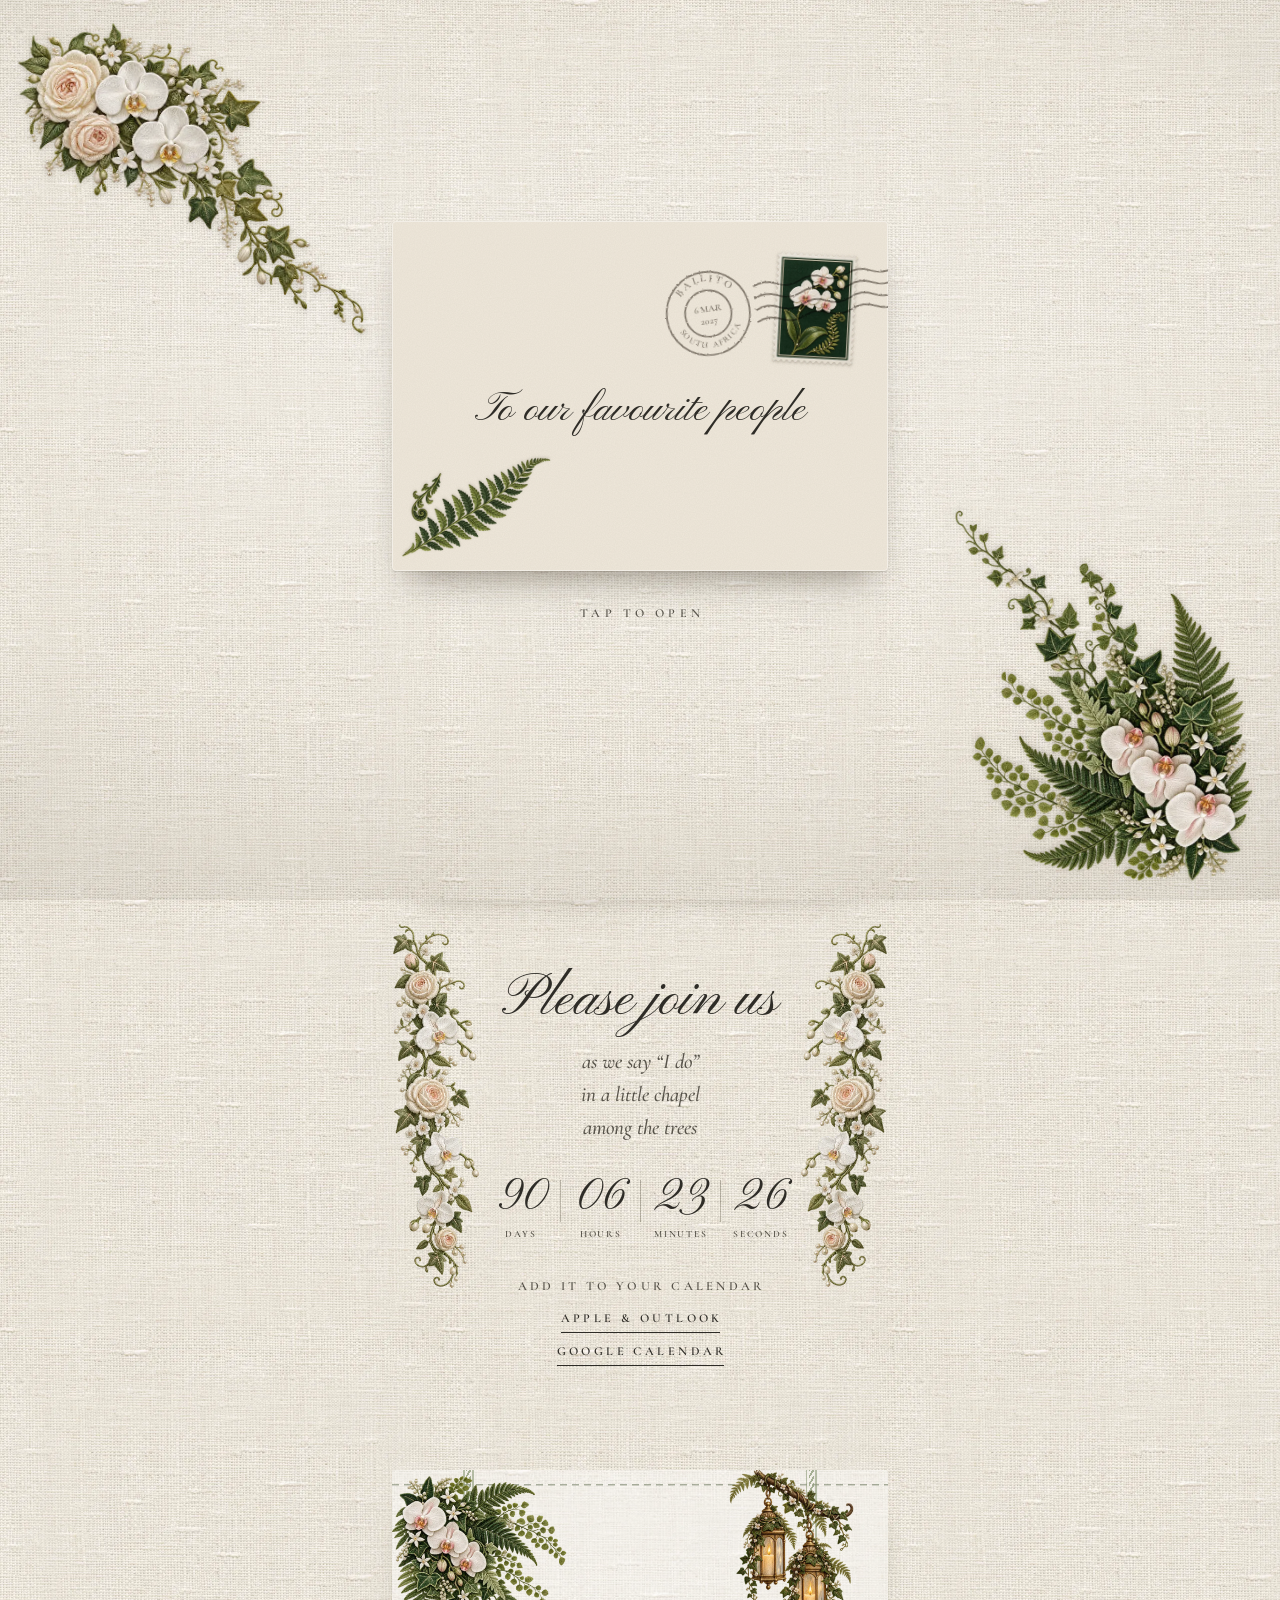
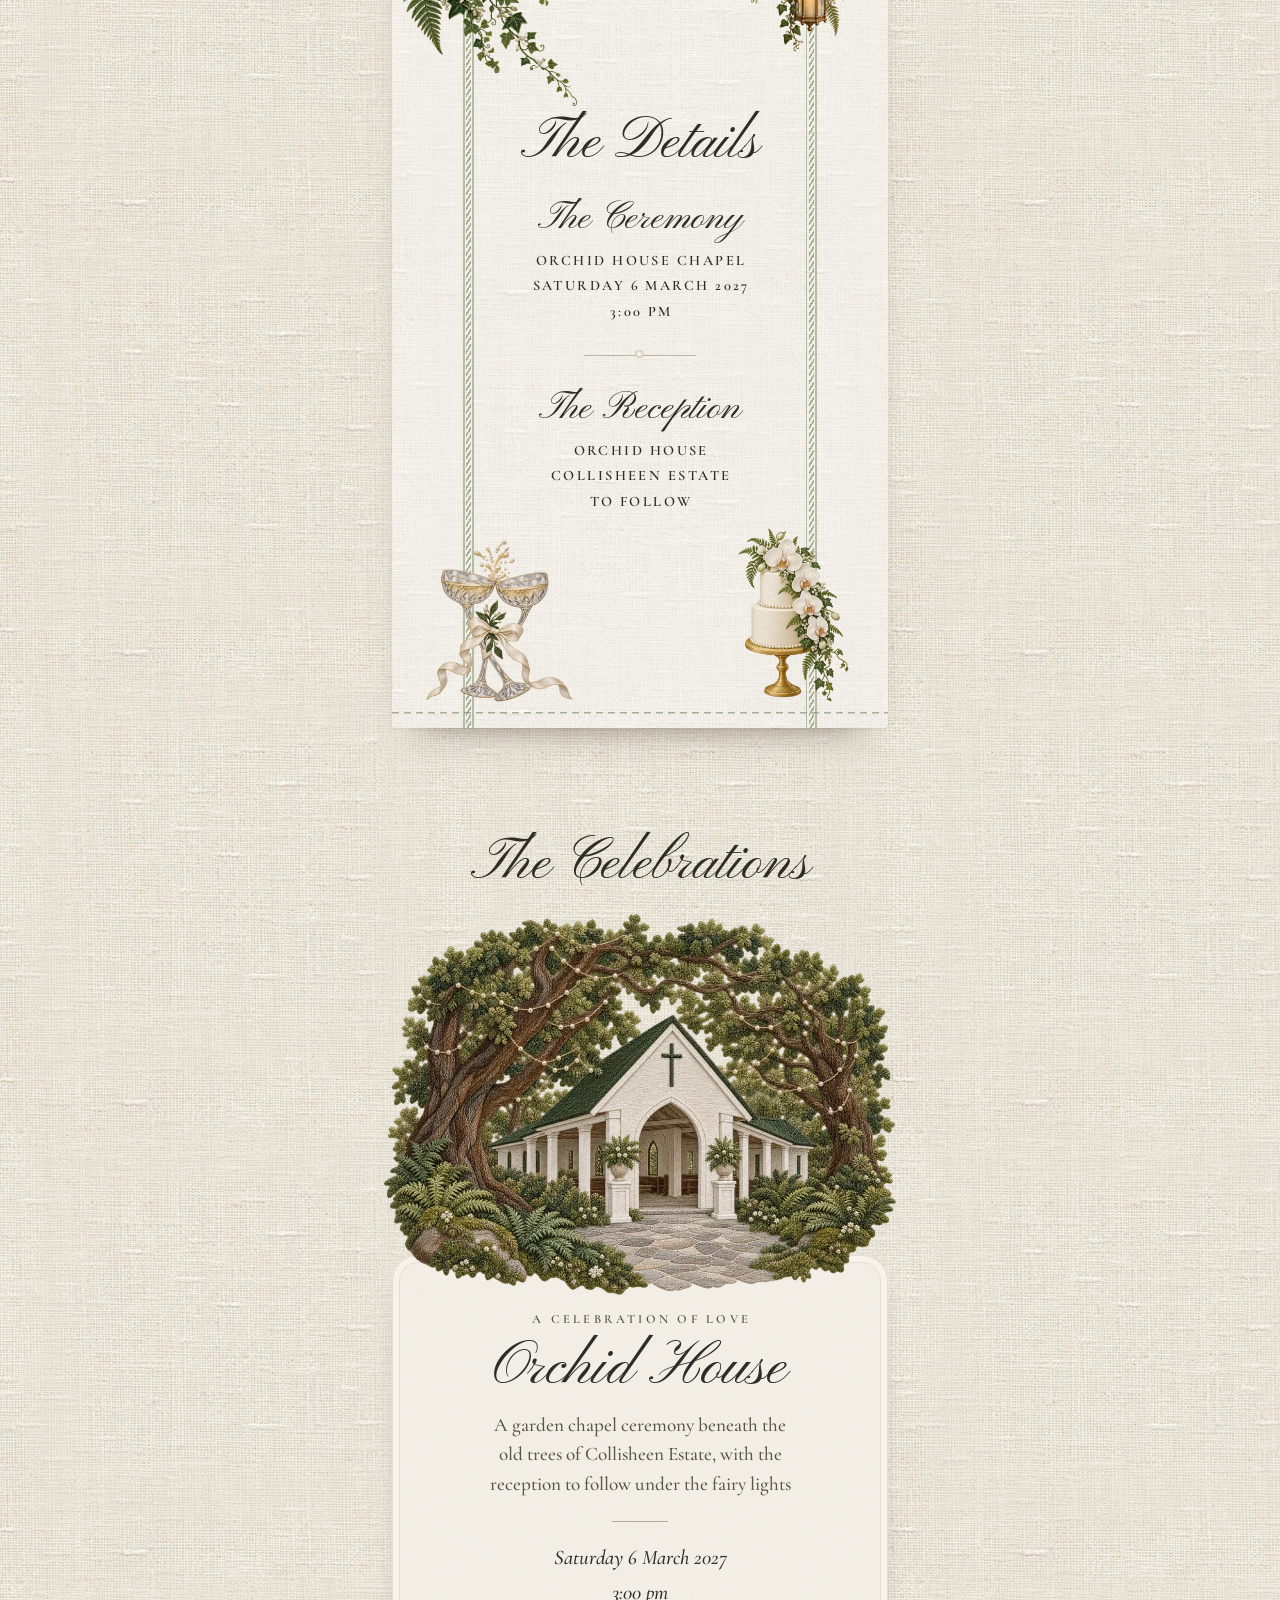
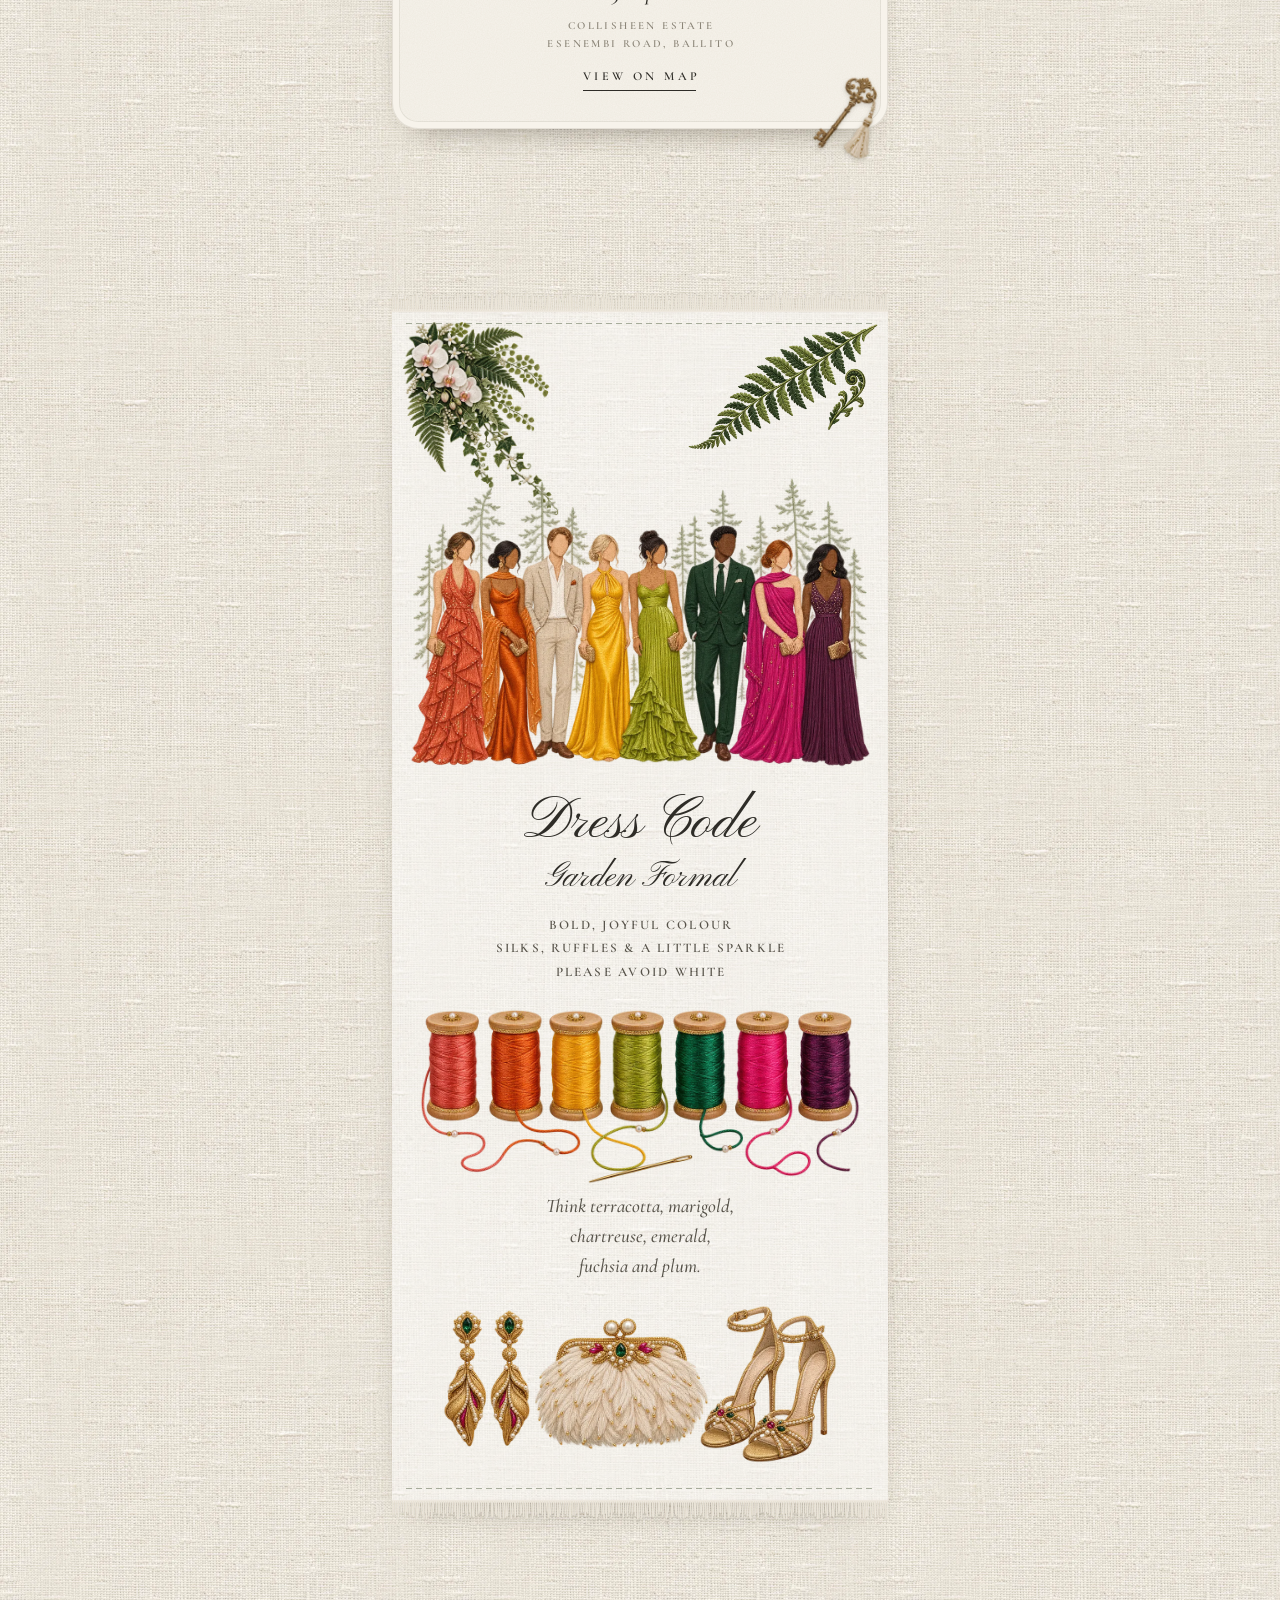
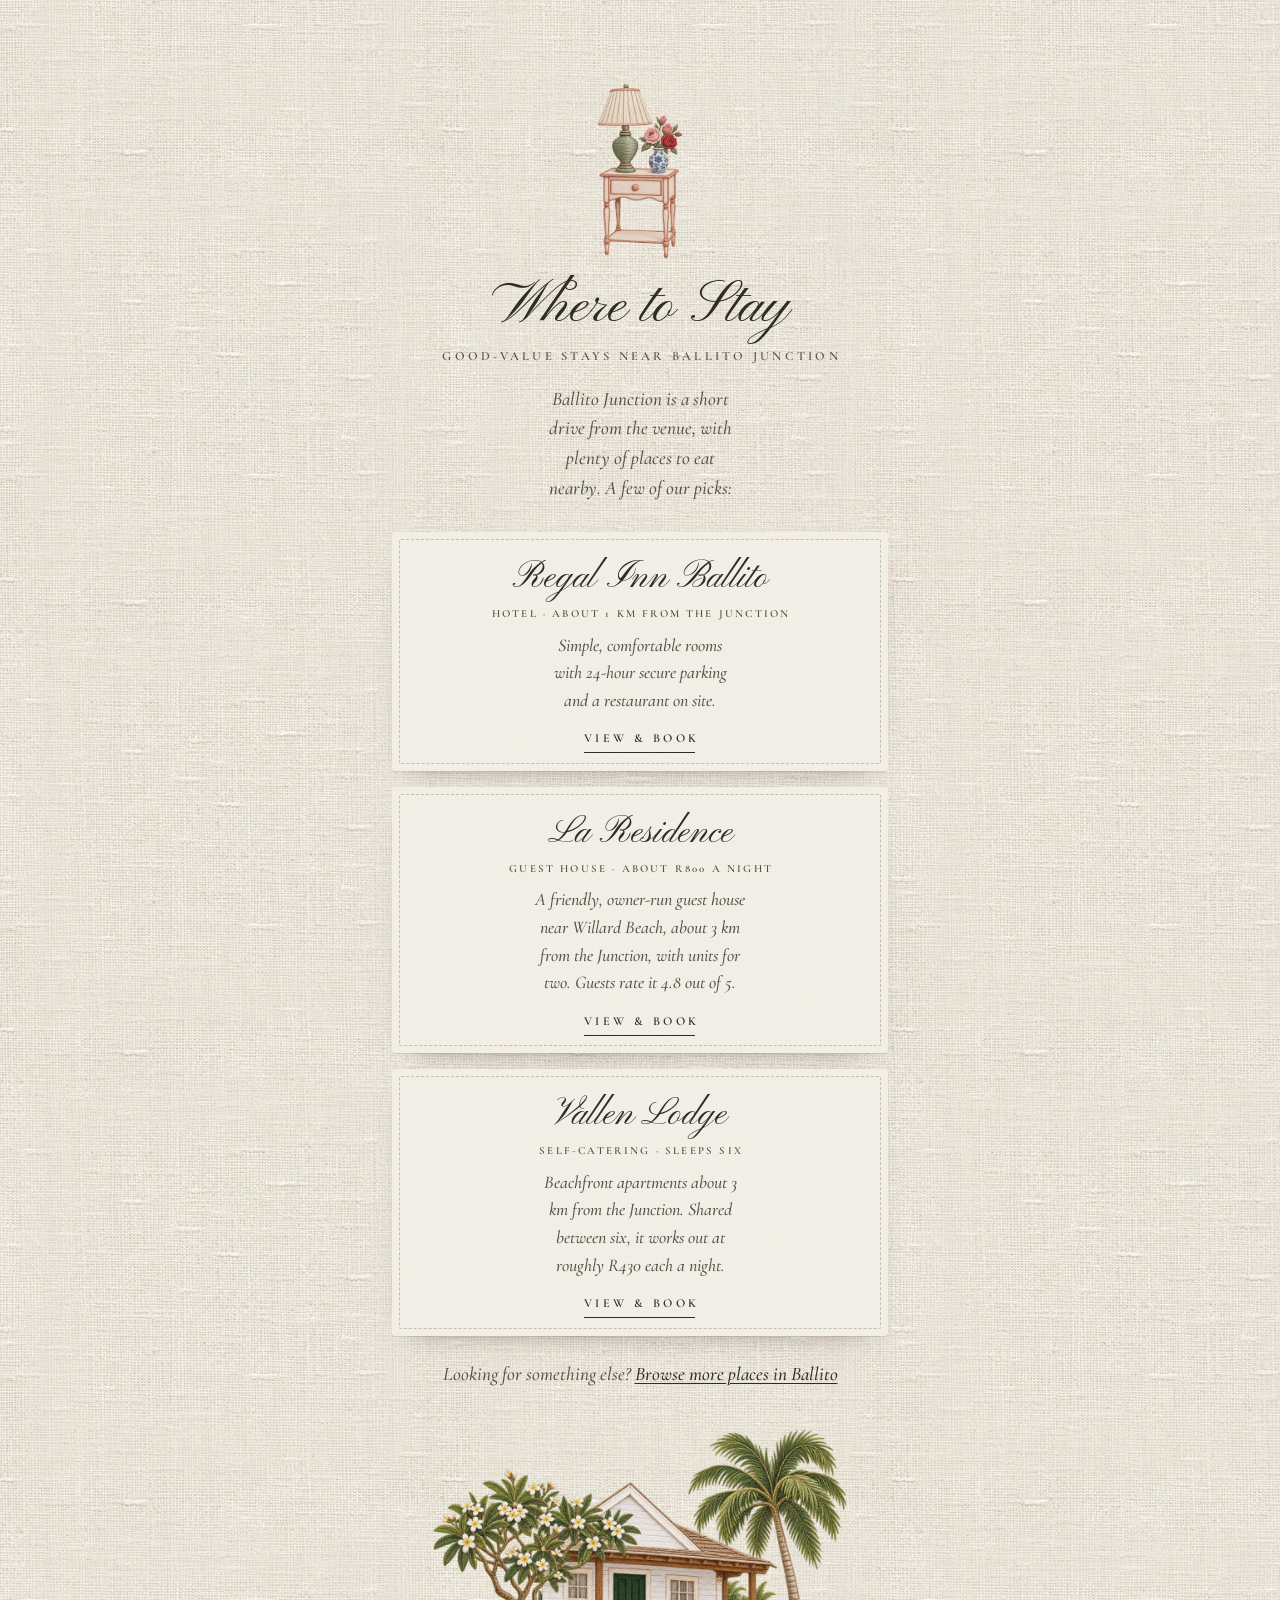
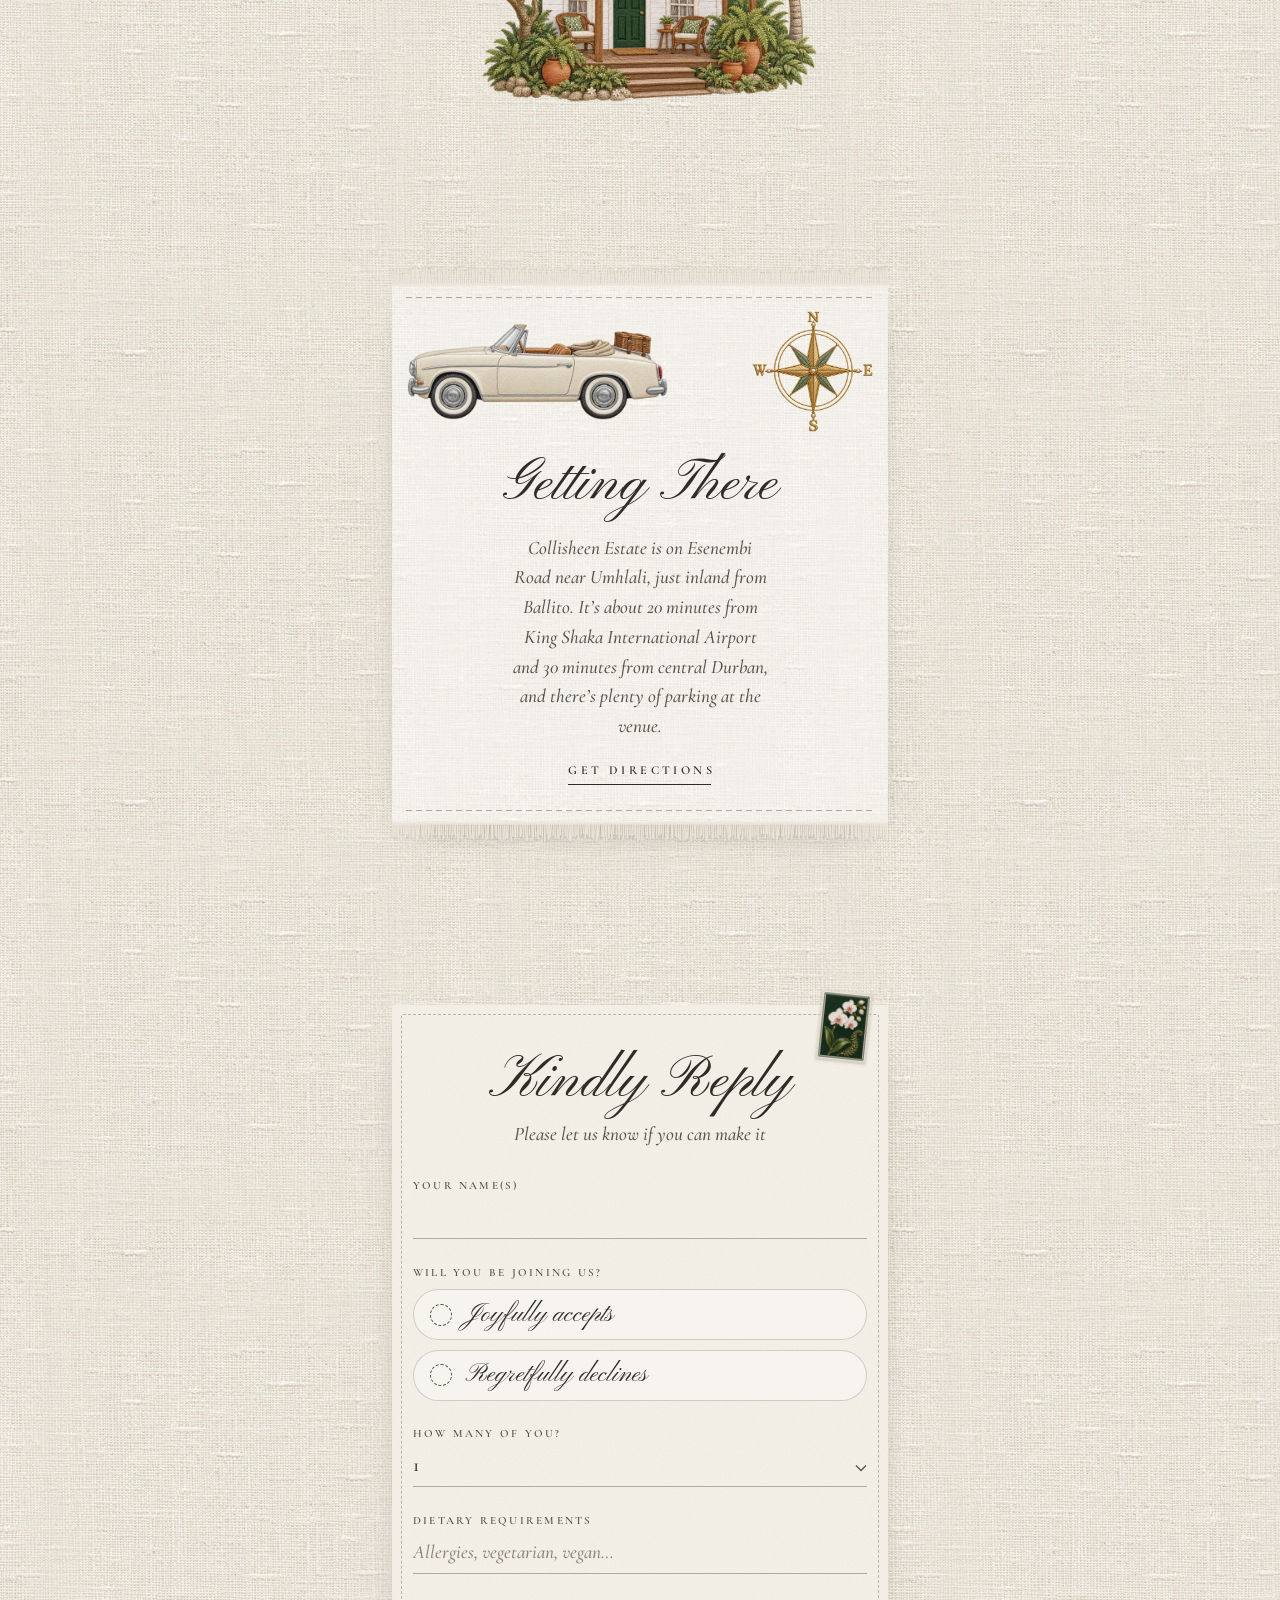
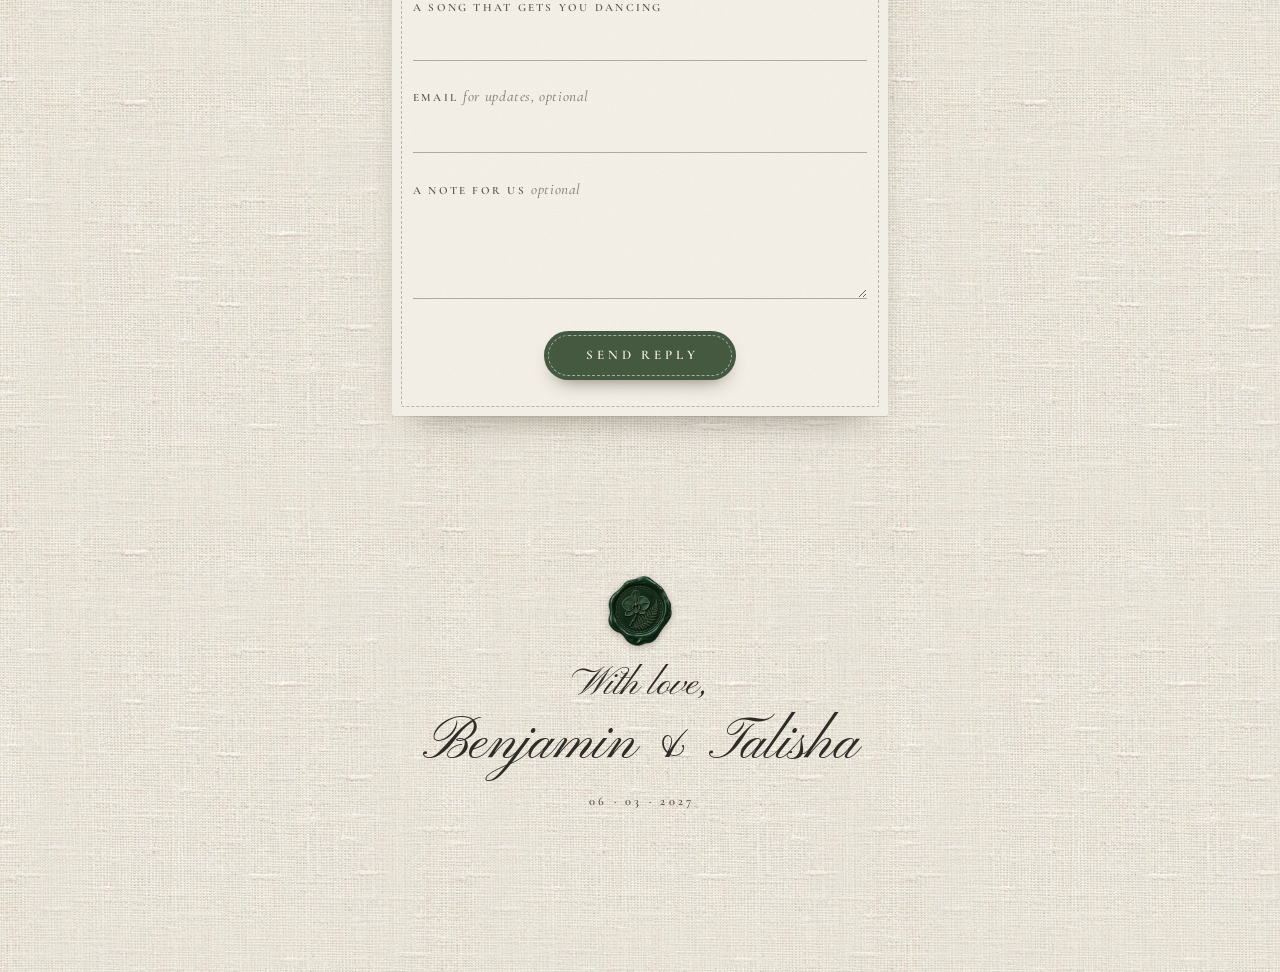
==== index.html @ df676713 "Wedding invitation for Benjamin & Talisha Envelope-style invite for 6 March 2027 at Orchid House, Co" ====
<!doctype html>
<html lang="en" class="no-js">
<head>
<meta charset="utf-8">
<meta name="viewport" content="width=device-width, initial-scale=1, viewport-fit=cover">
<title>Benjamin &amp; Talisha · 6 March 2027</title>
<meta name="description" content="You're invited to the wedding of Benjamin Rodrigues and Talisha Grobler on Saturday 6 March 2027 at the Orchid House, Collisheen Estate, Ballito.">
<meta name="robots" content="noindex, nofollow">
<meta name="theme-color" content="#E8E3D7">
<meta name="color-scheme" content="light only">

<!-- Link previews in WhatsApp / iMessage -->
<meta property="og:type" content="website">
<meta property="og:url" content="https://benrodrigues05.github.io/rodrigues-wedding/">
<meta property="og:title" content="Benjamin &amp; Talisha are getting married">
<meta property="og:description" content="Saturday 6 March 2027 · Collisheen Estate, Ballito. Tap to open your invitation.">
<meta property="og:image" content="https://benrodrigues05.github.io/rodrigues-wedding/assets/og.jpg">
<meta property="og:image:width" content="1200">
<meta property="og:image:height" content="630">
<meta name="twitter:card" content="summary_large_image">

<link rel="icon" type="image/png" href="assets/icon-64.png">
<link rel="apple-touch-icon" href="assets/icon-180.png">
<link rel="preconnect" href="https://fonts.googleapis.com">
<link rel="preconnect" href="https://fonts.gstatic.com" crossorigin>
<link rel="stylesheet" href="https://fonts.googleapis.com/css2?family=Pinyon+Script&amp;display=block">
<link rel="stylesheet" href="https://fonts.googleapis.com/css2?family=Cormorant+Garamond:ital,wght@0,400;0,500;0,600;1,400;1,500&amp;display=swap">
<link rel="preload" as="image" href="assets/hero-arch.webp" type="image/webp">
<link rel="stylesheet" href="styles.css">
<script>
  /* Show the envelope only when JavaScript is running. If script.js fails to
     load or errors, the invitation is revealed instead of staying sealed. */
  (function (d) {
    var h = d.documentElement;
    h.classList.remove('no-js');
    h.classList.add('js');
    if (location.hash.length > 1) h.classList.add('is-open');
    d.addEventListener('DOMContentLoaded', function () {
      if (!window.__inviteReady) h.classList.add('is-open');
    });
  })(document);
</script>
<script src="script.js" defer></script>
</head>
<body>

<!-- ============ THE ENVELOPE (shown first, opened by script.js) ============ -->
<div class="scene" id="scene">
  <div class="scene-vignette" id="scene-vignette"></div>
  <img class="scene-sprig scene-sprig--top" src="assets/florals-corner.webp" width="640" height="637" alt="">
  <img class="scene-sprig scene-sprig--bottom" src="assets/fern-spray.webp" width="680" height="846" alt="">

  <div class="envelope" id="envelope" aria-hidden="true">
    <div class="env-back is-hidden" id="env-back">
      <div class="env-wall" id="env-wall"></div>
      <div class="flap flap--open is-hidden" id="flap-open">
        <div class="flap-paper"></div>
        <div class="flap-liner"></div>
      </div>
      <div class="letter" id="letter"></div>
      <svg class="env-pocket" id="env-pocket" viewBox="0 0 142 100" preserveAspectRatio="none" focusable="false">
        <defs>
          <linearGradient id="pk-l" x1="0" y1="0" x2="1" y2="0"><stop offset="0" stop-color="#EEE7DA"/><stop offset="1" stop-color="#E6DDCD"/></linearGradient>
          <linearGradient id="pk-r" x1="1" y1="0" x2="0" y2="0"><stop offset="0" stop-color="#ECE4D6"/><stop offset="1" stop-color="#E3D9C8"/></linearGradient>
          <linearGradient id="pk-b" x1="0" y1="1" x2="0" y2="0"><stop offset="0" stop-color="#F2ECE1"/><stop offset="1" stop-color="#EBE3D5"/></linearGradient>
        </defs>
        <polygon points="0,0 0,100 69,55" fill="url(#pk-l)"/>
        <polygon points="142,0 142,100 73,55" fill="url(#pk-r)"/>
        <path d="M0 100 H142 L74 44.5 Q71 42.5 68 44.5 Z" fill="url(#pk-b)" stroke="rgba(80,68,52,.16)" stroke-width="1" vector-effect="non-scaling-stroke"/>
      </svg>
      <div class="flap flap--closed" id="flap-closed">
        <svg viewBox="0 0 142 57" preserveAspectRatio="none" focusable="false">
          <defs><linearGradient id="fl-c" x1="0" y1="0" x2="0" y2="1"><stop offset="0" stop-color="#EAE2D4"/><stop offset="1" stop-color="#F3EDE3"/></linearGradient></defs>
          <path d="M0 0 H142 L74.5 55.2 Q71 57.6 67.5 55.2 Z" fill="url(#fl-c)" stroke="rgba(80,68,52,.2)" stroke-width="1" vector-effect="non-scaling-stroke"/>
        </svg>
      </div>
      <img class="env-seal" id="env-seal" src="assets/seal.webp" width="360" height="391" alt="">
    </div>

    <div class="env-front" id="env-front">
      <img class="env-stamp" src="assets/stamp.webp" width="300" height="408" alt="">
      <svg class="env-postmark" viewBox="0 0 200 80" focusable="false">
        <defs>
          <path id="pm-top" d="M 13 40 A 27 27 0 0 1 67 40"/>
          <path id="pm-bottom" d="M 11.5 40 A 28.5 28.5 0 0 0 68.5 40"/>
          <filter id="pm-ink" x="-5%" y="-10%" width="110%" height="120%">
            <feTurbulence type="fractalNoise" baseFrequency=".8" numOctaves="2" seed="7" result="noise"/>
            <feDisplacementMap in="SourceGraphic" in2="noise" scale="1.8"/>
          </filter>
        </defs>
        <g filter="url(#pm-ink)">
          <g fill="none" stroke="currentColor" stroke-width="1.4">
            <circle cx="40" cy="40" r="35"/>
            <circle cx="40" cy="40" r="19.5"/>
            <path d="M80 23 q 10 -5 20 0 t 20 0 t 20 0 t 20 0 t 20 0 t 20 0"/>
            <path d="M80 33 q 10 -5 20 0 t 20 0 t 20 0 t 20 0 t 20 0 t 20 0"/>
            <path d="M80 43 q 10 -5 20 0 t 20 0 t 20 0 t 20 0 t 20 0 t 20 0"/>
            <path d="M80 53 q 10 -5 20 0 t 20 0 t 20 0 t 20 0 t 20 0 t 20 0"/>
          </g>
          <g fill="currentColor" font-family="'Cormorant Garamond', Garamond, serif" font-weight="600" text-anchor="middle">
            <text font-size="9" letter-spacing="1.6"><textPath href="#pm-top" startOffset="50%">BALLITO</textPath></text>
            <text font-size="7.2" letter-spacing="1.1"><textPath href="#pm-bottom" startOffset="50%">SOUTH AFRICA</textPath></text>
            <text x="40" y="39" font-size="8">6 MAR</text>
            <text x="40" y="48.5" font-size="8">2027</text>
          </g>
        </g>
      </svg>
      <p class="env-to"><span class="env-recipient" id="recipient">To our favourite people</span></p>
      <img class="env-sprig" src="assets/fern-frond.webp" width="720" height="477" alt="">
    </div>
  </div>

  <button class="scene-open" id="open-invite" type="button" aria-label="Open your invitation">
    <span class="scene-hint" id="scene-hint">Tap to open</span>
  </button>
</div>


<!-- Wide screens only: the same sprigs as on the envelope's table, so the
     page keeps the setting once the letter is open. -->
<div class="table-decor" id="table-decor" aria-hidden="true">
  <img class="table-sprig table-sprig--top" src="assets/florals-corner.webp" width="640" height="637" alt="">
  <img class="table-sprig table-sprig--bottom" src="assets/fern-spray.webp" width="680" height="846" alt="">
</div>

<main class="suite" id="invitation">

  <!-- ============ 1. THE LETTER ============ -->
  <header class="hero" id="top">
    <article class="hero-card" id="hero-card" tabindex="-1">
      <p class="eyebrow">The wedding of</p>
      <img class="hero-arch" src="assets/hero-arch.webp" width="997" height="1497" alt="Benjamin and Talisha in a black-and-white photograph, framed by an embroidered stone arch of roses, orchids and hanging pearls">
      <h1 class="names">Benjamin <span class="amp">&amp;</span> Talisha</h1>
      <p class="hero-date">Saturday · 6 March 2027</p>
      <p class="hero-place">Collisheen Estate · Ballito</p>
    </article>
  </header>


  <!-- ============ 2. INVITATION + COUNTDOWN ============ -->
  <section class="families" id="invite" aria-labelledby="invite-title">
    <img class="garland garland--left" src="assets/florals-vertical.webp" width="289" height="1200" alt="" loading="lazy" decoding="async">
    <img class="garland garland--right" src="assets/florals-vertical.webp" width="289" height="1200" alt="" loading="lazy" decoding="async">

    <h2 class="script-title" id="invite-title">Please join us</h2>
    <p class="lede invite-lede">as we say &ldquo;I do&rdquo; in a little chapel among the trees</p>

    <!-- Ceremony start in South African time (UTC+2) -->
    <div class="countdown" id="countdown" data-countdown="2027-03-06T15:00:00+02:00" role="timer" aria-label="Countdown to the wedding">
      <div class="cd"><span class="cd-num" data-unit="d">&ndash;</span><span class="cd-label" data-one="Day" data-many="Days">Days</span></div>
      <div class="cd"><span class="cd-num" data-unit="h">&ndash;</span><span class="cd-label" data-one="Hour" data-many="Hours">Hours</span></div>
      <div class="cd"><span class="cd-num" data-unit="m">&ndash;</span><span class="cd-label" data-one="Minute" data-many="Minutes">Minutes</span></div>
      <div class="cd"><span class="cd-num" data-unit="s">&ndash;</span><span class="cd-label" data-one="Second" data-many="Seconds">Seconds</span></div>
    </div>
    <p class="countdown-done script-sub" id="countdown-done" hidden>Today&rsquo;s the day</p>

    <div class="calendar">
      <p class="caps">Add it to your calendar</p>
      <p class="calendar-links">
        <a class="text-link" href="assets/wedding.ics">Apple &amp; Outlook</a>
        <a class="text-link" href="https://calendar.google.com/calendar/render?action=TEMPLATE&amp;text=Benjamin%20%26%20Talisha%27s%20Wedding&amp;dates=20270306T130000Z%2F20270306T210000Z&amp;location=Orchid%20House%2C%20Collisheen%20Estate%2C%20Esenembi%20Road%2C%20Ballito&amp;details=Ceremony%20at%203pm%20in%20the%20chapel%20at%20Orchid%20House%2C%20with%20the%20reception%20to%20follow.%20https%3A%2F%2Fbenrodrigues05.github.io%2Frodrigues-wedding%2F" target="_blank" rel="noopener">Google Calendar</a>
      </p>
    </div>
  </section>


  <!-- ============ 3. THE DETAILS (striped linen) ============ -->
  <section class="details" id="details" aria-labelledby="details-title">
    <div class="details-panel">
      <img class="motif details-tl" src="assets/fern-spray.webp" width="680" height="846" alt="" loading="lazy" decoding="async">
      <img class="motif details-tr" src="assets/lanterns.webp" width="434" height="640" alt="" loading="lazy" decoding="async">
      <h2 class="script-title details-title" id="details-title">The Details</h2>

      <div class="event">
        <h3 class="script-sub">The Ceremony</h3>
        <p class="lines"><span>Orchid House Chapel</span><span>Saturday 6 March 2027</span><span>3:00 pm</span></p>
      </div>
      <span class="pearl-rule" aria-hidden="true"></span>
      <div class="event">
        <h3 class="script-sub">The Reception</h3>
        <p class="lines"><span>Orchid House</span><span>Collisheen Estate</span><span>To follow</span></p>
      </div>

      <img class="motif details-bl" src="assets/champagne.webp" width="520" height="579" alt="" loading="lazy" decoding="async">
      <img class="motif details-br" src="assets/cake.webp" width="409" height="640" alt="" loading="lazy" decoding="async">
    </div>
  </section>


  <!-- ============ 4. THE VENUE ============ -->
  <section class="celebrations" id="venue" aria-labelledby="venue-title">
    <h2 class="script-title" id="venue-title">The Celebrations</h2>
    <img class="motif chapel" src="assets/chapel.webp" width="1000" height="745" alt="An embroidered white chapel with a green roof beneath huge old trees strung with fairy lights" loading="lazy" decoding="async">
    <div class="venue-card">
      <p class="caps">A celebration of love</p>
      <h3 class="venue-name">Orchid House</h3>
      <p class="venue-desc">A garden chapel ceremony beneath the old trees of Collisheen Estate, with the reception to follow under the fairy lights</p>
      <span class="rule" aria-hidden="true"></span>
      <p class="venue-when"><span>Saturday 6 March 2027</span><span>3:00 pm</span></p>
      <p class="venue-address"><span>Collisheen Estate</span><span>Esenembi Road, Ballito</span></p>
      <a class="text-link" href="https://www.google.com/maps/search/?api=1&amp;query=Collisheen%20Estate%20Ballito" target="_blank" rel="noopener">View on map</a>
      <img class="venue-key" src="assets/key.webp" width="257" height="360" alt="" loading="lazy" decoding="async">
    </div>
  </section>


  <!-- ============ 5. DRESS CODE (fringed napkin) ============ -->
  <section class="dress" id="dress-code" aria-labelledby="dress-title">
    <div class="napkin">
      <div class="napkin-sprigs">
        <img class="motif" src="assets/fern-spray.webp" width="680" height="846" alt="" loading="lazy" decoding="async">
        <img class="motif" src="assets/fern-frond.webp" width="720" height="477" alt="" loading="lazy" decoding="async">
      </div>
      <img class="motif guests" src="assets/guests.webp" width="1100" height="697" alt="Embroidered guests in terracotta, orange, marigold, chartreuse, fuchsia and plum gowns, and sand and forest-green suits" loading="lazy" decoding="async">
      <h2 class="script-title" id="dress-title">Dress Code</h2>
      <p class="script-sub dress-name">Garden Formal</p>
      <p class="lines lines--soft"><span>Bold, joyful colour</span><span>Silks, ruffles &amp; a little sparkle</span><span>Please avoid white</span></p>
      <img class="motif threads" src="assets/threads.webp" width="1000" height="396" alt="Spools of thread in terracotta, orange, marigold, chartreuse, emerald, fuchsia and plum" loading="lazy" decoding="async">
      <p class="palette-note">Think terracotta, marigold, chartreuse, emerald, fuchsia and plum.</p>
      <img class="motif accessories" src="assets/accessories.webp" width="960" height="383" alt="" loading="lazy" decoding="async">
    </div>
  </section>


  <!-- ============ 6. WHERE TO STAY ============ -->
  <section class="stay" id="stay" aria-labelledby="stay-title">
    <img class="motif nightstand" src="assets/nightstand.webp" width="235" height="480" alt="" loading="lazy" decoding="async">
    <h2 class="script-title" id="stay-title">Where to Stay</h2>
    <p class="caps">Good-value stays near Ballito Junction</p>
    <p class="lede">Ballito Junction is a short drive from the venue, with plenty of places to eat nearby. A few of our picks:</p>

    <ul class="stays">
      <li class="stay-item">
        <h3 class="stay-name">Regal Inn Ballito</h3>
        <p class="stay-meta">Hotel · About 1 km from the Junction</p>
        <p class="stay-note">Simple, comfortable rooms with 24-hour secure parking and a restaurant on site.</p>
        <a class="text-link" href="https://regalinn.co.za/ballito/" target="_blank" rel="noopener">View &amp; book</a>
      </li>
      <li class="stay-item">
        <h3 class="stay-name">La Residence</h3>
        <p class="stay-meta">Guest house · About R800 a night</p>
        <p class="stay-note">A friendly, owner-run guest house near Willard Beach, about 3 km from the Junction, with units for two. Guests rate it 4.8 out of 5.</p>
        <a class="text-link" href="https://www.lekkeslaap.co.za/accommodation/la-residence" target="_blank" rel="noopener">View &amp; book</a>
      </li>
      <li class="stay-item">
        <h3 class="stay-name">Vallen Lodge</h3>
        <p class="stay-meta">Self-catering · Sleeps six</p>
        <p class="stay-note">Beachfront apartments about 3 km from the Junction. Shared between six, it works out at roughly R430 each a night.</p>
        <a class="text-link" href="https://www.lekkeslaap.co.za/accommodation/7-vallen-lodge/" target="_blank" rel="noopener">View &amp; book</a>
      </li>
    </ul>
    <p class="stay-more">Looking for something else? <a href="https://www.lekkeslaap.co.za/accommodation-in/ballito" target="_blank" rel="noopener">Browse more places in Ballito</a></p>

    <img class="motif cottage" src="assets/cottage.webp" width="1000" height="662" alt="An embroidered whitewashed guest cottage with a frangipani tree and a palm" loading="lazy" decoding="async">
  </section>


  <!-- ============ 7. GETTING THERE (fringed napkin) ============ -->
  <section class="travel" id="travel" aria-labelledby="travel-title">
    <div class="napkin napkin--travel">
      <div class="travel-motifs">
        <img class="motif travel-car" src="assets/car.webp" width="640" height="238" alt="" loading="lazy" decoding="async">
        <img class="motif travel-compass" src="assets/compass.webp" width="380" height="381" alt="" loading="lazy" decoding="async">
      </div>
      <h2 class="script-title" id="travel-title">Getting There</h2>
      <p class="lede">Collisheen Estate is on Esenembi Road near Umhlali, just inland from Ballito. It&rsquo;s about 20 minutes from King Shaka International Airport and 30 minutes from central Durban, and there&rsquo;s plenty of parking at the venue.</p>
      <a class="text-link" href="https://www.google.com/maps/dir/?api=1&amp;destination=Collisheen%20Estate%20Ballito" target="_blank" rel="noopener">Get directions</a>
    </div>
  </section>


  <!-- ============ 8. RSVP (reply card) ============ -->
  <section class="rsvp" id="rsvp" aria-labelledby="rsvp-title">
    <div class="reply-card">
      <img class="reply-stamp" src="assets/stamp.webp" width="300" height="408" alt="" loading="lazy" decoding="async">
      <h2 class="script-title" id="rsvp-title">Kindly Reply</h2>
      <p class="reply-by">Please let us know if you can make it</p>

      <!-- Replies go to Formspree. The backup address is split in two so
           spam bots don't harvest it; guests only see it if sending fails. -->
      <form class="rsvp-form" id="rsvp-form" action="https://formspree.io/f/mkjogwgd" method="POST" data-fallback-user="benrodrigues05" data-fallback-domain="gmail.com">
        <input class="hp" type="text" name="_gotcha" id="rsvp-gotcha" tabindex="-1" autocomplete="off" aria-hidden="true">
        <input type="hidden" name="_subject" id="rsvp-subject" value="Wedding RSVP">

        <div class="field">
          <label for="rsvp-name">Your name(s)</label>
          <input id="rsvp-name" name="name" type="text" autocomplete="name" required aria-describedby="rsvp-name-error">
          <p class="field-error" id="rsvp-name-error" hidden></p>
        </div>

        <fieldset class="choice" aria-describedby="rsvp-attending-error">
          <legend>Will you be joining us?</legend>
          <label class="choice-opt"><input type="radio" id="attend-yes" name="attending" value="Joyfully accepts" required><span class="tick" aria-hidden="true"></span><span class="choice-text">Joyfully accepts</span></label>
          <label class="choice-opt"><input type="radio" id="attend-no" name="attending" value="Regretfully declines"><span class="tick" aria-hidden="true"></span><span class="choice-text">Regretfully declines</span></label>
          <p class="field-error" id="rsvp-attending-error" hidden></p>
        </fieldset>

        <div class="if-attending">
          <div class="field">
            <label for="rsvp-guests">How many of you?</label>
            <select id="rsvp-guests" name="guests">
              <option>1</option><option>2</option><option>3</option><option>4</option>
            </select>
          </div>

          <div class="field">
            <label for="rsvp-diet">Dietary requirements</label>
            <input id="rsvp-diet" name="dietary" type="text" placeholder="Allergies, vegetarian, vegan…">
          </div>

          <div class="field">
            <label for="rsvp-song">A song that gets you dancing</label>
            <input id="rsvp-song" name="song" type="text">
          </div>
        </div>

        <div class="field">
          <label for="rsvp-email">Email <span class="optional">for updates, optional</span></label>
          <input id="rsvp-email" name="email" type="email" autocomplete="email" inputmode="email">
        </div>

        <div class="field">
          <label for="rsvp-note">A note for us <span class="optional">optional</span></label>
          <textarea id="rsvp-note" name="message" rows="3"></textarea>
        </div>

        <div class="form-problem" id="rsvp-problem" role="alert" hidden></div>

        <button class="send" type="submit" id="rsvp-submit"><span id="rsvp-submit-label">Send reply</span></button>
        <p class="preview-note" id="preview-note" hidden>Preview only. Replies aren&rsquo;t sent anywhere until the RSVP inbox is connected.</p>
      </form>

      <div class="reply-done" id="rsvp-done" tabindex="-1" hidden>
        <img class="done-seal" src="assets/seal.webp" width="360" height="391" alt="">
        <p class="script-title done-title">Thank you, <span id="done-name"></span></p>
        <p class="lede" id="done-message"></p>
        <button class="text-link text-button" type="button" id="rsvp-edit">Change my reply</button>
      </div>
    </div>
  </section>


  <!-- ============ CLOSING ============ -->
  <footer class="closing">
    <img class="closing-seal" src="assets/seal.webp" width="360" height="391" alt="" loading="lazy" decoding="async">
    <p class="script-sub">With love,</p>
    <p class="closing-names">Benjamin &amp; Talisha</p>
    <p class="caps">06 · 03 · 2027</p>
  </footer>

</main>

<a class="rsvp-fab" id="rsvp-fab" href="#rsvp">RSVP</a>

</body>
</html>
---- styles.css ----
/* =====================================================================
   Wedding invitation
   Layout: a stationery suite laid out on a linen tablecloth. One centred
   column; every section is a different object from the suite: the letter,
   a striped linen runner, a card, fringed napkins and a reply card.
   The look is deliberately single-theme (cream linen in every OS theme),
   like a printed invitation.
   ===================================================================== */

:root {
  /* colour */
  --linen: #E8E3D7;          /* the tablecloth */
  --paper: #F7F3EB;          /* letter and cards */
  --envelope: #EEE7DA;
  --ink: #2E2C27;
  --ink-soft: #57534A;
  --ink-faint: #8B8578;
  --sage: #8C9A78;
  --sage-deep: #44593F;
  --stitch: rgba(93, 106, 77, .5);
  --error: #8E3E2C;
  --shadow: 60, 50, 35;      /* rgb triplet for shadows */

  /* type */
  --font-script: "Pinyon Script", "Snell Roundhand", "Apple Chancery", cursive;
  --font-serif: "Cormorant Garamond", "Cormorant", "EB Garamond", Garamond, "Times New Roman", serif;
  --fs-names: clamp(2.6rem, 12.5vw, 4.2rem);
  --fs-title: clamp(2.5rem, 11vw, 3.6rem);
  --fs-sub: clamp(1.9rem, 8.2vw, 2.45rem);
  --fs-body: 1.2rem;
  --fs-caps: .78rem;

  /* layout */
  --gutter: 16px;
  --column: 34rem;
  --paper-grain: url("data:image/svg+xml,%3Csvg xmlns='http://www.w3.org/2000/svg' width='180' height='180'%3E%3Cfilter id='n'%3E%3CfeTurbulence type='fractalNoise' baseFrequency='.85' numOctaves='3' stitchTiles='stitch'/%3E%3CfeColorMatrix values='0 0 0 0 .32 0 0 0 0 .28 0 0 0 0 .22 0 0 0 .1 0'/%3E%3C/filter%3E%3Crect width='100%25' height='100%25' filter='url(%23n)'/%3E%3C/svg%3E");
  --linen-tex: url("assets/linen.webp");

  color-scheme: light;
}

*, *::before, *::after { box-sizing: border-box; }

html {
  background: var(--linen);
  -webkit-text-size-adjust: 100%;
  text-size-adjust: 100%;
}

body {
  margin: 0;
  min-height: 100vh;
  background: var(--linen) var(--linen-tex) 0 0 / 450px 450px repeat;
  color: var(--ink);
  font: 500 var(--fs-body)/1.55 var(--font-serif);
  -webkit-font-smoothing: antialiased;
  text-rendering: optimizeLegibility;
}

img, svg { display: block; max-width: 100%; }
img { height: auto; }
[hidden] { display: none !important; }
.is-hidden { visibility: hidden; }

a { color: inherit; }
:focus-visible { outline: 2px solid var(--sage-deep); outline-offset: 3px; }

/* While the envelope is sealed the page underneath can't scroll. */
html.js:not(.is-open),
html.js:not(.is-open) body { overflow: hidden; }


/* =====================================================================
   THE ENVELOPE
   ===================================================================== */

.scene { display: none; }

.js .scene {
  --ew: min(86vw, 25rem);
  --ew: min(86vw, 31rem, calc(58svh * 1.42));
  --eh: calc(var(--ew) / 1.42);
  display: block;
  position: fixed;
  inset: 0;
  z-index: 100;
  overflow: hidden;
  background: var(--linen) var(--linen-tex) 0 0 / 450px 450px repeat;
  touch-action: none;
  overscroll-behavior: none;
}
.js.is-open .scene { display: none; }

.scene-vignette {
  position: absolute;
  inset: 0;
  pointer-events: none;
  background: radial-gradient(130% 90% at 50% 42%, rgba(255, 255, 255, .3) 0%, rgba(255, 255, 255, 0) 46%, rgba(var(--shadow), .16) 100%);
}

.scene-sprig {
  position: absolute;
  pointer-events: none;
  filter: drop-shadow(0 2px 3px rgba(var(--shadow), .2));
}
.scene-sprig--top { width: min(56vw, 290px); top: -1.5vh; left: -8vw; rotate: -4deg; }
.scene-sprig--bottom { width: min(40vw, 230px); right: -6vw; bottom: -5vh; rotate: 180deg; }

.envelope {
  position: absolute;
  left: 50%;
  top: 44%;
  width: var(--ew);
  height: var(--eh);
  margin: calc(var(--eh) / -2) 0 0 calc(var(--ew) / -2);
  animation: env-float 5s ease-in-out infinite;
}
.scene.is-opening .envelope { animation: none; }
@keyframes env-float { 50% { translate: 0 -5px; } }

.env-front,
.env-back { position: absolute; inset: 0; }

/* --- address side --- */
.env-front {
  z-index: 2;
  overflow: hidden;
  border-radius: 4px;
  background: var(--envelope) var(--paper-grain);
  box-shadow:
    inset 0 0 0 1px rgba(255, 255, 255, .4),
    0 1px 1px rgba(var(--shadow), .12),
    0 22px 34px -18px rgba(var(--shadow), .5);
}
.env-stamp {
  position: absolute;
  top: 9%;
  right: 6.5%;
  width: 16.5%;
  rotate: 3deg;
  filter: drop-shadow(0 1px 1.5px rgba(var(--shadow), .28));
}
.env-postmark {
  position: absolute;
  top: 10%;
  left: 54%;
  width: 48%;
  color: rgba(66, 58, 48, .6);
  mix-blend-mode: multiply;
  rotate: -8deg;
  pointer-events: none;
}
.env-to {
  position: absolute;
  left: 9%;
  right: 9%;
  top: 47%;
  margin: 0;
  text-align: center;
}
.env-recipient {
  font: 400 calc(var(--ew) * .085)/1.15 var(--font-script);
  color: var(--ink);
  text-wrap: balance;
}
.env-sprig {
  position: absolute;
  left: 2%;
  bottom: 4%;
  width: 30%;
  rotate: 180deg;
  filter: drop-shadow(0 1px 1.5px rgba(var(--shadow), .2));
}

/* --- flap side --- */
.env-back { z-index: 1; }

.env-wall {
  position: absolute;
  inset: 0;
  border-radius: 4px;
  background: #E7DFD0 var(--paper-grain);
  box-shadow: 0 22px 34px -18px rgba(var(--shadow), .5);
}
.env-wall::before {           /* the patterned liner */
  content: "";
  position: absolute;
  inset: 5% 4.5% 0;
  border-radius: 2px 2px 0 0;
  background: url("assets/liner.webp") 50% 0 / 150px 150px;
}
.env-wall::after {            /* shadow inside the envelope's mouth */
  content: "";
  position: absolute;
  inset: 0;
  border-radius: inherit;
  background: linear-gradient(to bottom, rgba(var(--shadow), .22), rgba(var(--shadow), 0) 42%);
}

.env-pocket {
  position: absolute;
  inset: 0;
  z-index: 4;
  width: 100%;
  height: 100%;
  overflow: visible;
  filter: drop-shadow(0 -1px 2px rgba(var(--shadow), .14));
}

.flap {
  position: absolute;
  left: 0;
  top: 0;
  width: 100%;
  height: 57%;
  transform-origin: 50% 0;
}
.flap svg { width: 100%; height: 100%; overflow: visible; }
.flap--closed { z-index: 5; filter: drop-shadow(0 1.5px 2px rgba(var(--shadow), .24)); }
.flap--open { z-index: 2; transform: perspective(800px) rotateX(90deg); }
.flap-paper,
.flap-liner { position: absolute; inset: 0; }
.flap-paper { clip-path: polygon(0 0, 100% 0, 50% 100%); background: #E7DFD0; }
.flap-liner { clip-path: polygon(5.5% 0, 94.5% 0, 50% 90%); background: url("assets/liner.webp") 50% 0 / 150px 150px; }

.env-seal {
  position: absolute;
  z-index: 6;
  left: 50%;
  top: 57%;
  width: 22%;
  translate: -50% -50%;
  filter: drop-shadow(0 2px 2.5px rgba(var(--shadow), .35));
}

/* --- the folded letter (geometry is set by script.js) --- */
.letter {
  position: absolute;
  z-index: 3;
  transform-origin: 0 0;
}
.panel {
  position: absolute;
  left: 0;
  width: 100%;
  height: var(--t);
  overflow: hidden;
  box-shadow: 0 8px 18px -12px rgba(var(--shadow), .45);
}
.p1 { top: 0; z-index: 3; transform-origin: 50% 100%; visibility: hidden; }
.p2 { top: var(--t); z-index: 1; }
.p3 { top: calc(var(--t) * 2); z-index: 2; transform-origin: 50% 0; visibility: hidden; }
.letter-fold {                 /* the folded letter's outside, while it's in the envelope */
  position: absolute;
  left: 0;
  top: var(--t);
  z-index: 4;
  width: 100%;
  height: var(--t);
  display: grid;
  place-items: center;
  background: var(--paper) var(--paper-grain);
  box-shadow: 0 8px 18px -12px rgba(var(--shadow), .45);
}

.face {
  position: absolute;
  left: 0;
  top: 0;
  width: var(--lw);
  height: var(--lh);
}
.p2 .face-in { top: calc(var(--t) * -1); }
.p3 .face-in { top: calc(var(--t) * -2); }
.face-out {
  height: 100%;
  display: grid;
  place-items: center;
  background: var(--paper) var(--paper-grain);
  transform: scaleY(-1);       /* reads the right way up once folded over */
}
.letter .card-clone {          /* two classes so it beats .hero-card's own sizing */
  position: absolute;
  left: 0;
  top: 0;
  width: var(--cw);
  max-width: none;
  height: var(--ch);
  margin: 0;
  transform: scale(var(--s));
  transform-origin: 0 0;
}
.shade {
  position: absolute;
  inset: 0;
  background: rgb(var(--shadow));
  opacity: 0;
  pointer-events: none;
}
.letter-mono {
  display: grid;
  justify-items: center;
  gap: calc(var(--t) * .05);
  text-align: center;
}
.letter-mono .m-names { font: 400 calc(var(--t) * .2)/1 var(--font-script); color: var(--ink); }
.letter-mono .m-caps {
  font: 600 calc(var(--t) * .055)/1 var(--font-serif);
  letter-spacing: .3em;
  padding-left: .3em;
  text-transform: uppercase;
  color: var(--ink-soft);
}

/* --- tap target and hint --- */
.scene-open {
  position: absolute;
  inset: 0;
  z-index: 10;
  width: 100%;
  height: 100%;
  margin: 0;
  padding: 0;
  border: 0;
  background: transparent;
  cursor: pointer;
  -webkit-tap-highlight-color: transparent;
}
.scene-open:focus-visible { outline: none; }
.scene-open:focus-visible .scene-hint { outline: 2px solid var(--sage-deep); outline-offset: 4px; }
.scene-hint {
  position: absolute;
  left: 50%;
  top: calc(44% + var(--eh) / 2 + 1.6rem);
  translate: -50% 0;
  padding: .85em 1.3em .85em 1.64em;
  border-radius: 999px;
  font: 600 .76rem/1 var(--font-serif);
  letter-spacing: .34em;
  text-transform: uppercase;
  white-space: nowrap;
  color: var(--ink-soft);
  animation: hint-breathe 2.8s ease-in-out infinite;
}
@keyframes hint-breathe { 50% { opacity: .45; } }


/* =====================================================================
   THE SUITE
   ===================================================================== */

.suite {
  max-width: var(--column);
  margin-inline: auto;
  padding-inline: var(--gutter);
  padding-bottom: calc(5rem + env(safe-area-inset-bottom, 0px));
}

.suite > section,
.suite > footer {
  position: relative;
  padding-block: clamp(3.25rem, 13vw, 5rem);
  text-align: center;
}

/* --- shared type --- */
.script-title {
  margin: 0;
  font: 400 var(--fs-title)/1.12 var(--font-script);
  color: var(--ink);
  text-wrap: balance;
}
.script-sub {
  margin: 0;
  font: 400 var(--fs-sub)/1.15 var(--font-script);
  color: var(--ink);
}
.caps {
  margin: 0;
  font: 600 var(--fs-caps)/1.7 var(--font-serif);
  letter-spacing: .26em;
  padding-left: .26em;
  text-transform: uppercase;
  text-wrap: balance;
  color: var(--ink-soft);
}
.lede {
  margin: 0 auto;
  max-width: 30ch;
  font-style: italic;
  text-wrap: balance;
  color: var(--ink-soft);
}
.lines {
  display: grid;
  gap: .2rem;
  margin: 0;
  font: 600 .9rem/1.55 var(--font-serif);
  letter-spacing: .17em;
  padding-left: .17em;
  text-transform: uppercase;
  color: var(--ink);
}
.lines--soft { color: var(--ink-soft); font-size: .82rem; }

.rule {
  display: block;
  width: 3.5rem;
  height: 1px;
  margin: 1.3rem auto;
  background: rgba(var(--shadow), .35);
}
.pearl-rule {
  display: block;
  width: 7rem;
  height: 10px;
  margin: 1.7rem auto;
  background:
    radial-gradient(circle at 42% 38%, #fff 0, #F2ECE2 1.6px, #D3C8B5 4px, rgba(211, 200, 181, 0) 4.6px) 50% 50% / 10px 10px no-repeat,
    linear-gradient(rgba(var(--shadow), .3), rgba(var(--shadow), .3)) 50% 50% / 100% 1px no-repeat;
}

.text-link {
  display: inline-block;
  padding: .8rem 0 .55rem .28em;
  font: 600 .76rem/1 var(--font-serif);
  letter-spacing: .28em;
  text-transform: uppercase;
  text-decoration: none;
  color: var(--ink);
  background: linear-gradient(currentColor, currentColor) .28em 100% / calc(100% - .56em) 1px no-repeat;
}
.text-link:hover { color: var(--sage-deep); }
.text-button {
  border: 0;
  background-color: transparent;
  cursor: pointer;
}


/* --- 1. the letter --- */
.hero { padding-top: calc(14px + env(safe-area-inset-top, 0px)); }
.suite > .hero { padding-block: calc(14px + env(safe-area-inset-top, 0px)) 0; }

.hero-card {
  position: relative;
  width: 100%;
  max-width: 30rem;
  margin: 0 auto;
  padding: 1.4rem clamp(.85rem, 4vw, 1.4rem) 1.7rem;
  display: flex;
  flex-direction: column;
  align-items: center;
  text-align: center;
  background: var(--paper) var(--paper-grain);
  box-shadow: 0 1px 1px rgba(var(--shadow), .1), 0 16px 34px -20px rgba(var(--shadow), .6);
}
.hero-card:focus { outline: none; }
.hero-card::after {           /* the creases left from folding it in three */
  content: "";
  position: absolute;
  inset: 0;
  z-index: 1;
  pointer-events: none;
  background:
    linear-gradient(to bottom,
      rgba(var(--shadow), 0) calc(100% / 3 - 9px),
      rgba(var(--shadow), .05) calc(100% / 3 - 1px),
      rgba(255, 255, 255, .6) calc(100% / 3),
      rgba(var(--shadow), .07) calc(100% / 3 + 1px),
      rgba(var(--shadow), 0) calc(100% / 3 + 10px)),
    linear-gradient(to bottom,
      rgba(var(--shadow), 0) calc(200% / 3 - 9px),
      rgba(var(--shadow), .05) calc(200% / 3 - 1px),
      rgba(255, 255, 255, .6) calc(200% / 3),
      rgba(var(--shadow), .07) calc(200% / 3 + 1px),
      rgba(var(--shadow), 0) calc(200% / 3 + 10px));
}
.eyebrow {
  margin: 0 0 .85rem;
  font: 600 .72rem/1.2 var(--font-serif);
  letter-spacing: .34em;
  padding-left: .34em;
  text-transform: uppercase;
  color: var(--ink-soft);
}
.hero-arch { width: 100%; max-width: 25rem; }
.names {
  margin: .5rem 0 .2rem;
  font: 400 var(--fs-names)/1.02 var(--font-script);
  color: var(--ink);
  text-wrap: balance;
}
.names .amp { font-size: .82em; }
.hero-date {
  margin: .55rem 0 0;
  font: 600 .84rem/1.4 var(--font-serif);
  letter-spacing: .3em;
  padding-left: .3em;
  text-transform: uppercase;
  color: var(--ink);
}
.hero-place {
  margin: .3rem 0 0;
  font: 600 .7rem/1.4 var(--font-serif);
  letter-spacing: .34em;
  padding-left: .34em;
  text-transform: uppercase;
  color: var(--ink-faint);
}


/* --- 2. families + countdown --- */
.families {
  margin-inline: calc(var(--gutter) * -1);
  padding-inline: calc(var(--gutter) + 13vw);
  overflow: hidden;
}
.garland {
  position: absolute;
  top: 2.2rem;
  width: clamp(58px, 17vw, 110px);
  pointer-events: none;
}
.garland--left { left: -4vw; }
.garland--right { right: -4vw; scale: -1 1; }

.families .script-title { position: relative; }
.invite-lede { margin-top: .8rem; max-width: 20ch; font-size: 1.32rem; }
.countdown {
  position: relative;
  display: grid;
  grid-template-columns: repeat(4, 1fr);
  max-width: 24rem;
  margin: 2.1rem auto 0;
}
.cd {
  position: relative;
  display: grid;
  justify-items: center;
  gap: .45rem;
}
.cd + .cd::before {
  content: "";
  position: absolute;
  left: 0;
  top: .2rem;
  height: 2.6rem;
  width: 1px;
  background: rgba(var(--shadow), .28);
}
.cd-num {
  min-height: 1.05em;
  font: 400 clamp(2.1rem, 9vw, 2.7rem)/1.05 var(--font-script);
  color: var(--ink);
}
.cd-label {
  font: 600 .6rem/1 var(--font-serif);
  letter-spacing: .2em;
  padding-left: .2em;
  text-transform: uppercase;
  color: var(--ink-soft);
}
.countdown-done { margin-top: 2rem; }
.calendar { margin-top: 2.3rem; }
.calendar-links {
  display: flex;
  flex-wrap: wrap;
  justify-content: center;
  gap: 0 1.4rem;
  margin: .1rem 0 0;
}


/* --- 3. the details: striped linen runner --- */
.suite > .details { padding-block: 1.5rem; margin-inline: calc(var(--gutter) * -1); }
.details-panel {
  position: relative;
  isolation: isolate;
  overflow: hidden;
  display: grid;
  grid-template-columns: 1fr 1fr;
  align-items: end;
  padding: 1.4rem 1.1rem 1.6rem;
  background-color: #EFEAE1;
  background-image:
    repeating-linear-gradient(90deg, var(--stitch) 0 7px, transparent 7px 12px),
    repeating-linear-gradient(90deg, var(--stitch) 0 7px, transparent 7px 12px),
    linear-gradient(rgba(255, 255, 255, .42), rgba(255, 255, 255, .42)),
    var(--linen-tex);
  background-size: 100% 1.5px, 100% 1.5px, auto, 420px 420px;
  background-position: 0 14px, 0 calc(100% - 14px), 0 0, 0 0;
  background-repeat: no-repeat, no-repeat, no-repeat, repeat;
  box-shadow: 0 1px 2px rgba(var(--shadow), .08), 0 22px 36px -28px rgba(var(--shadow), .7);
}
.details-panel::before,
.details-panel::after {        /* the sage ribbon stripes with a twisted cord */
  content: "";
  position: absolute;
  top: 0;
  bottom: 0;
  z-index: -1;
  width: 15px;
  background:
    linear-gradient(90deg, transparent 0 2px, rgba(140, 154, 120, .6) 2px 3.5px, transparent 3.5px calc(100% - 3.5px), rgba(140, 154, 120, .6) calc(100% - 3.5px) calc(100% - 2px), transparent calc(100% - 2px)),
    repeating-linear-gradient(-58deg, transparent 0 2.2px, rgba(140, 154, 120, .75) 2.2px 4px) 50% 0 / 5px 100% no-repeat;
}
.details-panel::before { left: 14%; }
.details-panel::after { right: 14%; }

.details-panel > * { position: relative; }
.details-tl {
  grid-column: 1;
  width: 84%;
  margin: -1.1rem 0 0 -12%;
}
.details-tr {
  grid-column: 2;
  justify-self: end;
  align-self: start;
  width: 56%;
  margin: -1.5rem 4% 0 0;
}
.details-title {
  grid-column: 1 / -1;
  margin-top: .2rem;
  z-index: 1;
}
.event {
  grid-column: 1 / -1;
  display: grid;
  gap: .55rem;
  margin-top: 1.3rem;
}
.details-panel .pearl-rule { grid-column: 1 / -1; margin-bottom: .3rem; }
.details-bl {
  grid-column: 1;
  width: 66%;
  margin: 1.6rem 0 0 4%;
}
.details-br {
  grid-column: 2;
  justify-self: end;
  width: 50%;
  margin-right: 6%;
}


/* --- 4. the celebrations --- */
.celebrations .chapel {
  position: relative;
  z-index: 2;
  width: 104%;
  max-width: none;
  margin: 1rem -2% 0;
}
.venue-card {
  position: relative;
  z-index: 1;
  margin-top: -2.6rem;
  padding: 3.4rem 1.4rem 2.4rem;
  border-radius: 26px;
  background: var(--paper) var(--paper-grain);
  box-shadow:
    inset 0 0 0 1px rgba(var(--shadow), .1),
    inset 0 0 0 7px var(--paper),
    inset 0 0 0 8px rgba(var(--shadow), .08),
    0 18px 34px -24px rgba(var(--shadow), .65);
}
.venue-name {
  margin: .5rem 0 .7rem;
  font: 400 clamp(2.8rem, 13vw, 3.8rem)/1 var(--font-script);
}
.venue-desc { margin: 0; color: var(--ink-soft); text-wrap: balance; }
.venue-when {
  display: grid;
  gap: .15rem;
  margin: 0 0 .5rem;
  font-style: italic;
  font-size: 1.3rem;
}
.venue-address {
  display: grid;
  margin: 0 0 .3rem;
  font: 600 .68rem/1.6 var(--font-serif);
  letter-spacing: .22em;
  padding-left: .22em;
  text-transform: uppercase;
  text-wrap: balance;
  color: var(--ink-faint);
}
.venue-key {
  position: absolute;
  right: 10px;
  bottom: -26px;
  width: 58px;
  rotate: 14deg;
  filter: drop-shadow(0 2px 2px rgba(var(--shadow), .2));
}


/* --- 5 & 7. fringed linen napkins --- */
.napkin {
  position: relative;
  margin-block: 22px;
  padding: 2rem 1.15rem 2.4rem;
  background-color: #F2EEE6;
  background-image:
    repeating-linear-gradient(90deg, var(--stitch) 0 6px, transparent 6px 10px),
    repeating-linear-gradient(90deg, var(--stitch) 0 6px, transparent 6px 10px),
    linear-gradient(rgba(255, 255, 255, .48), rgba(255, 255, 255, .48)),
    var(--linen-tex);
  background-size: calc(100% - 28px) 1.2px, calc(100% - 28px) 1.2px, auto, 400px 400px;
  background-position: 14px 12px, 14px calc(100% - 12px), 0 0, 0 0;
  background-repeat: no-repeat, no-repeat, no-repeat, repeat;
  box-shadow: 0 2px 2px rgba(var(--shadow), .06), 0 20px 34px -24px rgba(var(--shadow), .6);
}
.napkin::before,
.napkin::after {
  content: "";
  position: absolute;
  left: 0;
  right: 0;
  height: 20px;
  background: url("assets/fringe.svg") 0 0 / 180px 20px repeat-x;
  filter: drop-shadow(0 1px 1px rgba(var(--shadow), .12));
}
.napkin::before { bottom: calc(100% - 1px); scale: 1 -1; }
.napkin::after { top: calc(100% - 1px); }

.napkin-sprigs {
  display: flex;
  justify-content: space-between;
  align-items: flex-start;
  margin: -1.4rem -.5rem -2.4rem;
}
.napkin-sprigs img:first-child { width: 33%; }
.napkin-sprigs img:last-child { width: 40%; margin-top: .2rem; }
.dress .guests { width: 100%; margin: 0 auto 1.4rem; }
.dress-name { margin: .2rem 0 1rem; font-size: clamp(1.7rem, 7.4vw, 2.2rem); }
.dress .threads { width: 96%; margin: 1.7rem auto 0; }
.palette-note {
  max-width: 26ch;
  margin: .5rem auto 0;
  font-style: italic;
  text-wrap: balance;
  color: var(--ink-soft);
}
.dress .accessories { width: 86%; margin: 1.5rem auto 0; }


/* --- 6. where to stay --- */
.nightstand { width: 86px; margin: 0 auto 1rem; }
.stay .caps { margin: .4rem 0 1.1rem; }
.stays {
  display: grid;
  gap: 1rem;
  margin: 1.8rem 0 0;
  padding: 0;
  list-style: none;
}
.stay-item {
  position: relative;
  padding: 1.6rem 1.2rem 1.1rem;
  border-radius: 3px;
  background: var(--paper) var(--paper-grain);
  box-shadow: 0 1px 1px rgba(var(--shadow), .1), 0 14px 28px -22px rgba(var(--shadow), .6);
}
.stay-item::before {           /* hand-stitched border, like the reply card */
  content: "";
  position: absolute;
  inset: 7px;
  border: 1px dashed rgba(93, 106, 77, .35);
  border-radius: 2px;
  pointer-events: none;
}
.stay-name { margin: 0; font: 400 clamp(1.9rem, 8vw, 2.3rem)/1.1 var(--font-script); }
.stay-meta {
  margin: .5rem 0 0;
  font: 600 .68rem/1.5 var(--font-serif);
  letter-spacing: .2em;
  padding-left: .2em;
  text-transform: uppercase;
  color: var(--sage-deep);
}
.stay-note {
  max-width: 30ch;
  margin: .55rem auto 0;
  font-size: 1.12rem;
  font-style: italic;
  text-wrap: balance;
  color: var(--ink-soft);
}
.stay-item .text-link { position: relative; margin-top: .3rem; }
.stay-more { margin: 1.5rem 0 0; font-style: italic; color: var(--ink-soft); }
.stay-more a { color: var(--ink); text-decoration-thickness: 1px; text-underline-offset: 3px; }
.stay .cottage { width: 100%; max-width: 26rem; margin: 2.4rem auto 0; }


/* --- 7. getting there --- */
.travel-motifs {
  display: flex;
  justify-content: space-between;
  align-items: center;
  margin: -.4rem -.2rem 1.3rem;
}
.travel-car { width: 56%; }
.travel-compass { width: 26%; }
.napkin--travel .lede { margin-block: 1rem .6rem; max-width: 32ch; }


/* --- 8. RSVP reply card --- */
.reply-card {
  position: relative;
  padding: 2.8rem 1.3rem 2.3rem;
  border-radius: 3px;
  background: var(--paper) var(--paper-grain);
  box-shadow: 0 1px 1px rgba(var(--shadow), .1), 0 18px 36px -24px rgba(var(--shadow), .65);
}
.reply-card::before {          /* hand-stitched border */
  content: "";
  position: absolute;
  inset: 9px;
  border: 1.3px dashed rgba(93, 106, 77, .42);
  border-radius: 2px;
  pointer-events: none;
}
.reply-stamp {
  position: absolute;
  top: -14px;
  right: 18px;
  width: 52px;
  rotate: 6deg;
  filter: drop-shadow(0 1px 1.5px rgba(var(--shadow), .25));
}
.reply-by { margin: .3rem 0 1.8rem; font-style: italic; color: var(--ink-soft); }

.rsvp-form {
  display: grid;
  gap: 1.6rem;
  text-align: left;
}
.if-attending { display: grid; gap: 1.6rem; }
.rsvp-form:has(#attend-no:checked) .if-attending { display: none; }

.hp {
  position: absolute;
  left: -9999px;
  width: 1px;
  height: 1px;
  opacity: 0;
}

.field { display: grid; gap: .3rem; }
.field label,
.choice legend {
  font: 600 .7rem/1.4 var(--font-serif);
  letter-spacing: .2em;
  text-transform: uppercase;
  color: var(--ink-soft);
}
.optional {
  letter-spacing: .04em;
  text-transform: none;
  font-style: italic;
  font-weight: 500;
  font-size: .95rem;
  color: var(--ink-faint);
}
.field input,
.field select,
.field textarea {
  width: 100%;
  margin: 0;
  padding: .35rem 0 .45rem;
  border: 0;
  border-bottom: 1px solid rgba(46, 44, 39, .35);
  border-radius: 0;
  background: transparent;
  font: 500 1.2rem/1.4 var(--font-serif);
  color: var(--ink);
  -webkit-appearance: none;
  appearance: none;
}
.field textarea { resize: vertical; min-height: 4.6rem; }
.field select {
  padding-right: 1.6rem;
  background: url("data:image/svg+xml,%3Csvg xmlns='http://www.w3.org/2000/svg' width='12' height='8' viewBox='0 0 12 8'%3E%3Cpath d='M1 1.5l5 5 5-5' fill='none' stroke='%2357534A' stroke-width='1.3'/%3E%3C/svg%3E") 100% 55% no-repeat;
}
.field input::placeholder { color: var(--ink-faint); font-style: italic; opacity: 1; }
.field input:focus,
.field select:focus,
.field textarea:focus {
  outline: none;
  border-bottom-color: var(--sage-deep);
  box-shadow: 0 1px 0 var(--sage-deep);
}
.field [aria-invalid="true"] { border-bottom-color: var(--error); }
.field-error {
  margin: .35rem 0 0;
  font-size: 1rem;
  font-style: italic;
  color: var(--error);
}

.choice {
  display: grid;
  gap: .6rem;
  margin: 0;
  padding: 0;
  border: 0;
  min-width: 0;
}
.choice legend { padding: 0; margin-bottom: .55rem; }
.choice-opt {
  position: relative;
  display: flex;
  align-items: center;
  gap: .85rem;
  padding: .65rem 1rem;
  border: 1px solid rgba(46, 44, 39, .2);
  border-radius: 999px;
  background: rgba(255, 255, 255, .35);
  cursor: pointer;
  -webkit-tap-highlight-color: transparent;
}
.choice-opt input {
  position: absolute;
  opacity: 0;
  width: 1px;
  height: 1px;
  margin: 0;
}
.tick {
  flex: none;
  display: grid;
  place-items: center;
  width: 22px;
  height: 22px;
  border: 1.4px dashed var(--sage-deep);
  border-radius: 50%;
}
.choice-opt input:checked + .tick::after {   /* a sewn-on pearl */
  content: "";
  width: 12px;
  height: 12px;
  border-radius: 50%;
  background: radial-gradient(circle at 38% 34%, #fff 0, #F3EEE6 22%, #DDD3C2 70%, #C9BDA8 100%);
  box-shadow: 0 1px 1.5px rgba(var(--shadow), .35);
}
.choice-opt:has(input:checked) { border-color: var(--sage-deep); background: rgba(140, 154, 120, .14); }
.choice-opt input:focus-visible + .tick { outline: 2px solid var(--sage-deep); outline-offset: 3px; }
.choice-text { font: 400 1.6rem/1.1 var(--font-script); color: var(--ink); }
.choice--small .choice-text { font-size: 1.45rem; }

.form-problem {
  padding: .9rem 1rem;
  border-left: 2px solid var(--error);
  background: rgba(142, 62, 44, .06);
  font-size: 1.05rem;
  font-style: italic;
  color: var(--ink);
}
.form-problem p { margin: 0; }
.form-problem p + p { margin-top: .4rem; }

.send {
  position: relative;
  justify-self: center;
  margin-top: .4rem;
  padding: 1.1rem 2.3rem 1.1rem 2.6rem;
  border: 0;
  border-radius: 999px;
  background: var(--sage-deep);
  color: var(--paper);
  font: 600 .82rem/1 var(--font-serif);
  letter-spacing: .3em;
  text-transform: uppercase;
  cursor: pointer;
  box-shadow: 0 10px 20px -12px rgba(var(--shadow), .8);
}
.send::before {
  content: "";
  position: absolute;
  inset: 4px;
  border: 1px dashed rgba(247, 243, 235, .55);
  border-radius: inherit;
  pointer-events: none;
}
.send:disabled { opacity: .7; cursor: progress; }
.preview-note {
  margin: -.6rem 0 0;
  text-align: center;
  font-size: .98rem;
  font-style: italic;
  color: var(--ink-faint);
}

.reply-done {
  display: grid;
  justify-items: center;
  gap: .7rem;
}
.reply-done:focus { outline: none; }
.done-seal { width: 84px; filter: drop-shadow(0 2px 3px rgba(var(--shadow), .3)); }
.done-title { margin-top: .3rem; }
.reply-done .lede { max-width: 26ch; }


/* --- closing --- */
.closing { display: grid; justify-items: center; gap: .4rem; }
.closing-seal { width: 64px; margin-bottom: .6rem; filter: drop-shadow(0 2px 3px rgba(var(--shadow), .3)); }
.closing-names { margin: 0 0 .5rem; font: 400 var(--fs-title)/1.1 var(--font-script); }


/* --- floating RSVP shortcut (shown by script.js once you scroll) --- */
.rsvp-fab {
  position: fixed;
  z-index: 40;
  right: 14px;
  bottom: calc(14px + env(safe-area-inset-bottom, 0px));
  padding: 1rem 1.1rem 1rem 1.4rem;
  border-radius: 999px;
  background: var(--sage-deep);
  color: var(--paper);
  font: 600 .78rem/1 var(--font-serif);
  letter-spacing: .3em;
  text-decoration: none;
  box-shadow: 0 10px 22px -10px rgba(var(--shadow), .75);
  opacity: 0;
  translate: 0 12px;
  pointer-events: none;
  transition: opacity .3s ease, translate .3s ease;
}
.rsvp-fab::before {
  content: "";
  position: absolute;
  inset: 4px;
  border: 1px dashed rgba(247, 243, 235, .55);
  border-radius: inherit;
}
.rsvp-fab.is-visible { opacity: 1; translate: 0 0; pointer-events: auto; }


/* --- embroidery appears as it scrolls into view (scroll-driven, no JS;
       anything fully on screen is always fully visible) --- */
@media (prefers-reduced-motion: no-preference) {
  @supports (animation-timeline: view()) {
    .motif {
      animation: stitch-in linear both;
      animation-timeline: view();
      animation-range: entry 0% entry 100%;
    }
  }
}
@keyframes stitch-in {
  from { opacity: 0; transform: translateY(16px) scale(.97); }
  to { opacity: 1; transform: none; }
}

@media (prefers-reduced-motion: reduce) {
  .envelope, .scene-hint { animation: none; }
  .rsvp-fab { transition: none; }
}


/* =====================================================================
   Wider screens: the same suite, set on a bigger table
   ===================================================================== */
@media (min-width: 600px) {
  :root { --gutter: 24px; }
  .families { margin-inline: 0; padding-inline: 5.5rem; }
  .garland { width: 88px; }
  .garland--left { left: 0; }
  .garland--right { right: 0; }
  .countdown { margin-inline: auto; }
  .suite > .details { margin-inline: 0; }
  .details-panel { border-radius: 3px; padding-inline: 1.6rem; }
  .scene-sprig--top { width: 330px; left: 2vw; top: 2vh; }
  .scene-sprig--bottom { width: 300px; right: 2vw; bottom: 2vh; }
}

/* Laptops: keep the embroidered sprigs on the table beside the column,
   in exactly the spots they sit on the envelope screen. */
.table-decor { display: none; }
@media (min-width: 1000px) {
  .table-decor {
    display: block;
    position: fixed;
    inset: 0;
    z-index: 0;
    pointer-events: none;
  }
  .table-sprig {
    position: absolute;
    filter: drop-shadow(0 2px 3px rgba(var(--shadow), .2));
  }
  .table-sprig--top { width: 330px; left: 2vw; top: 2vh; rotate: -4deg; }
  .table-sprig--bottom { width: 300px; right: 2vw; bottom: 2vh; rotate: 180deg; }
  .suite { position: relative; z-index: 1; }
}
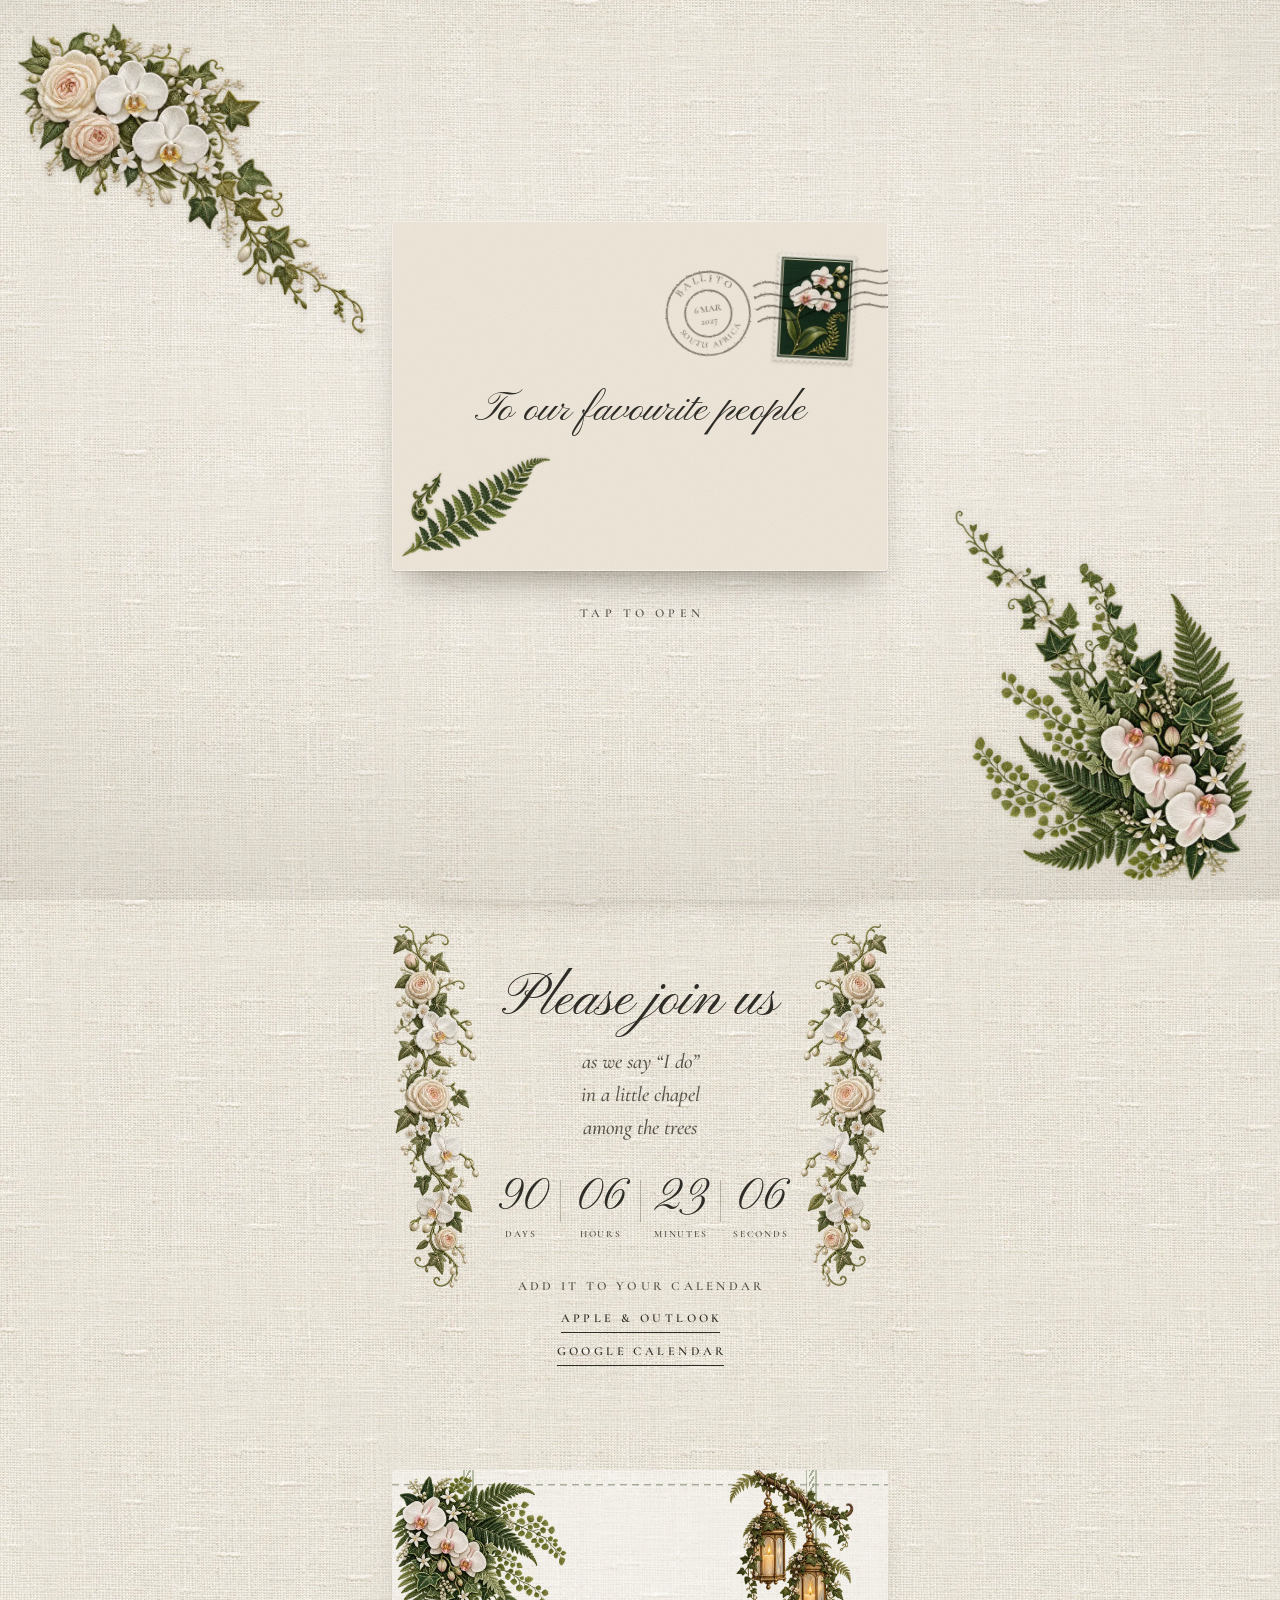
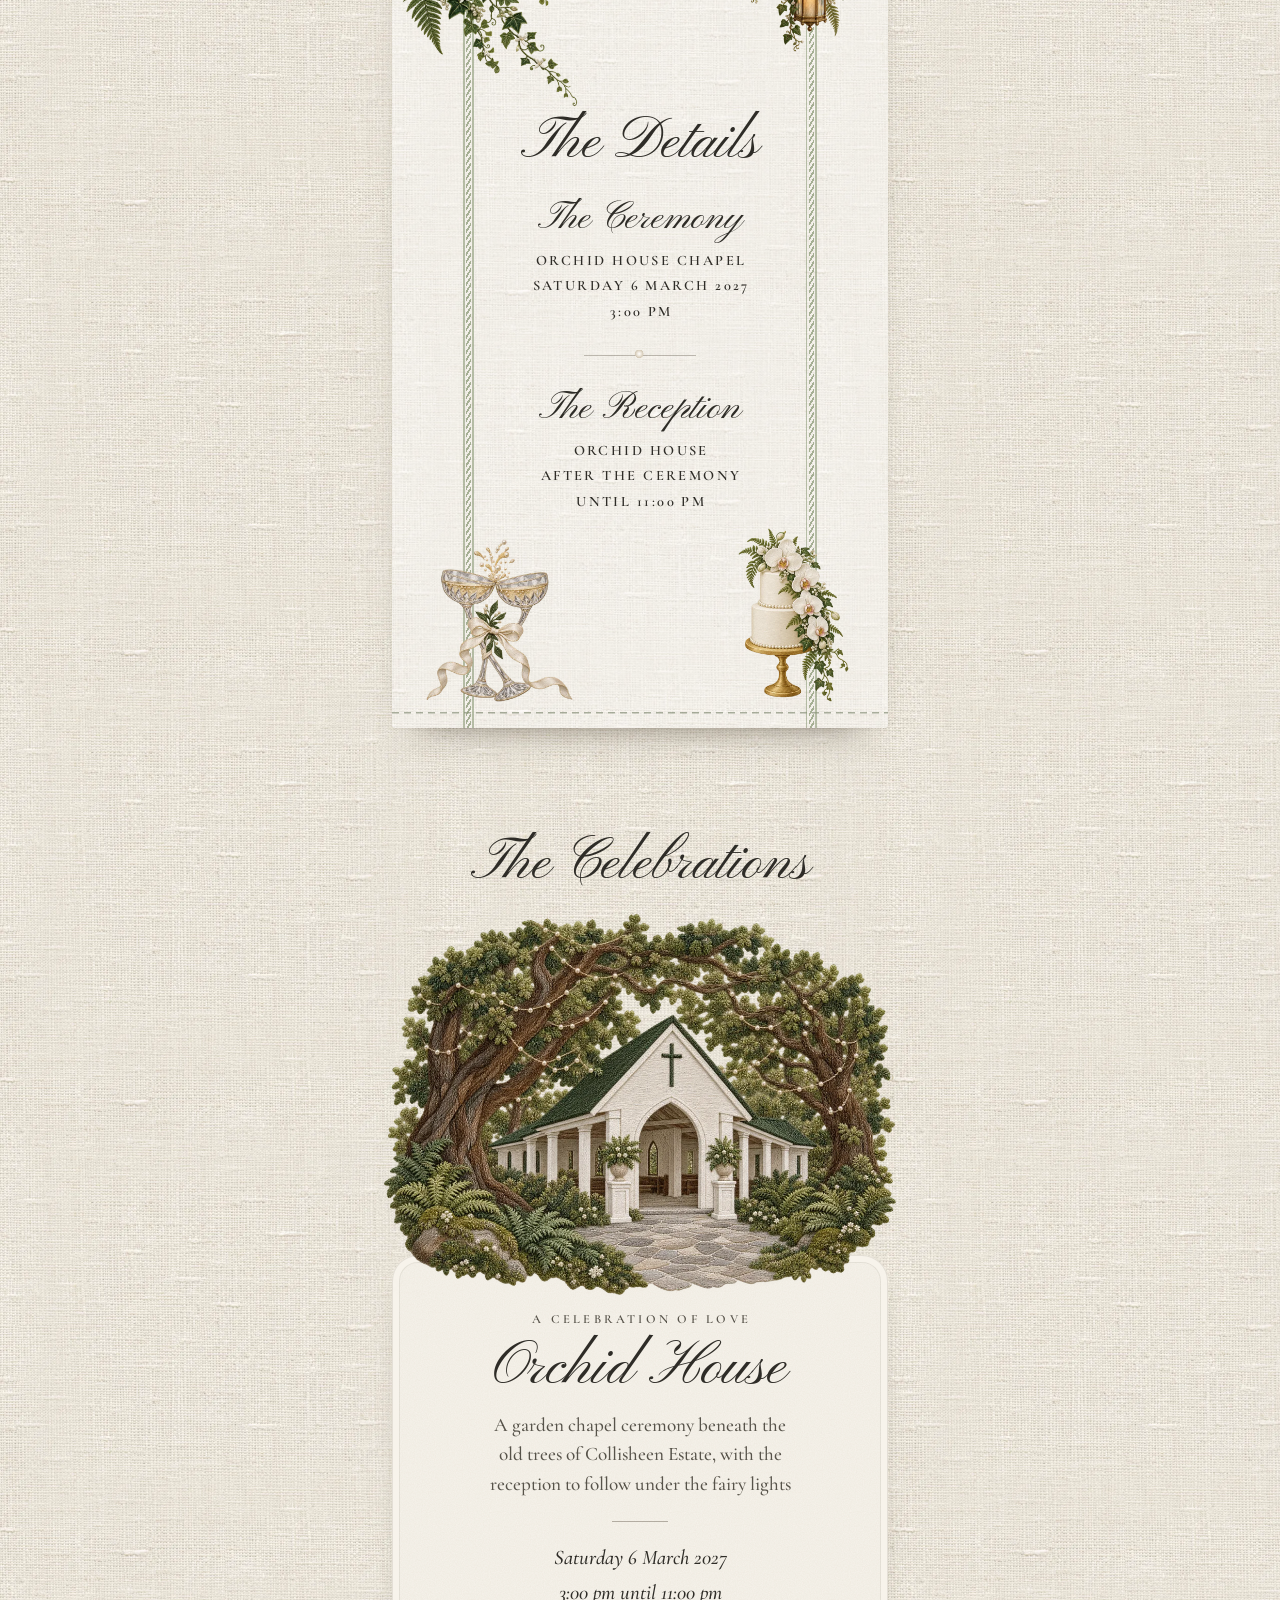
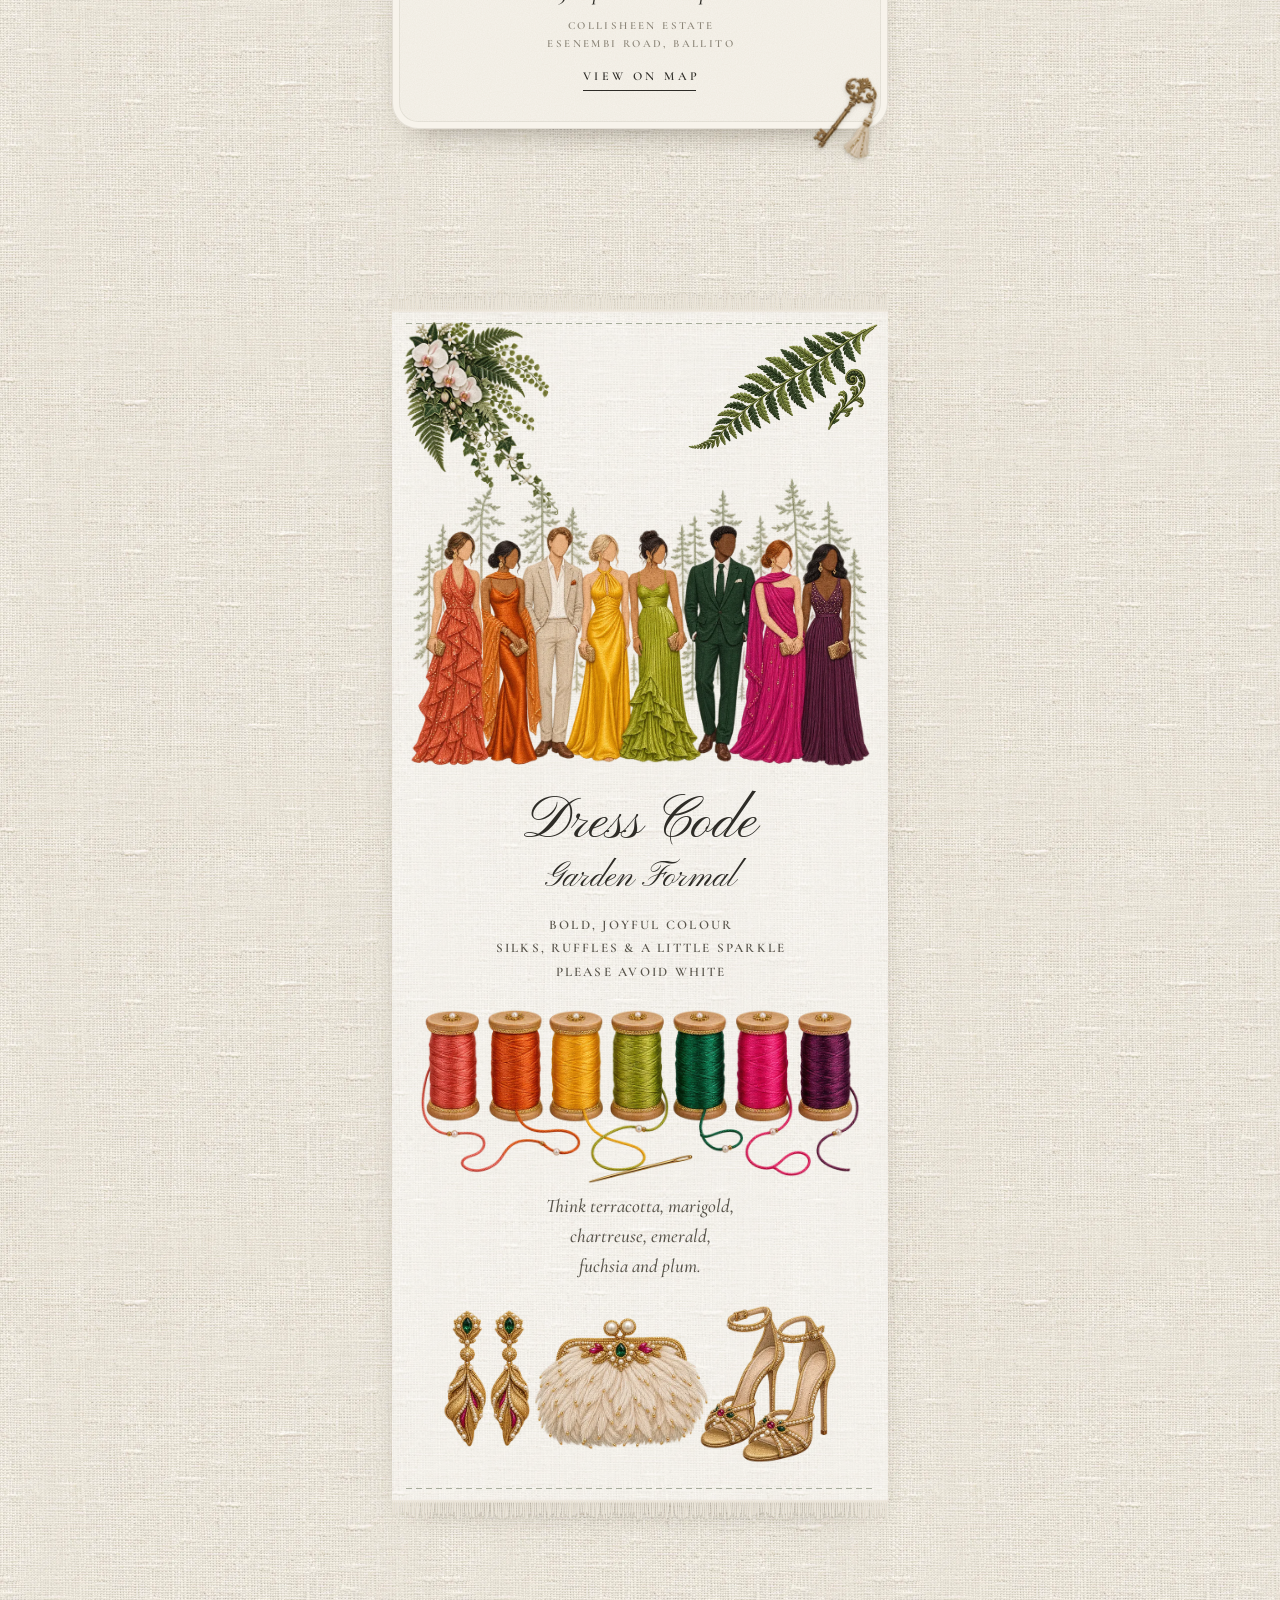
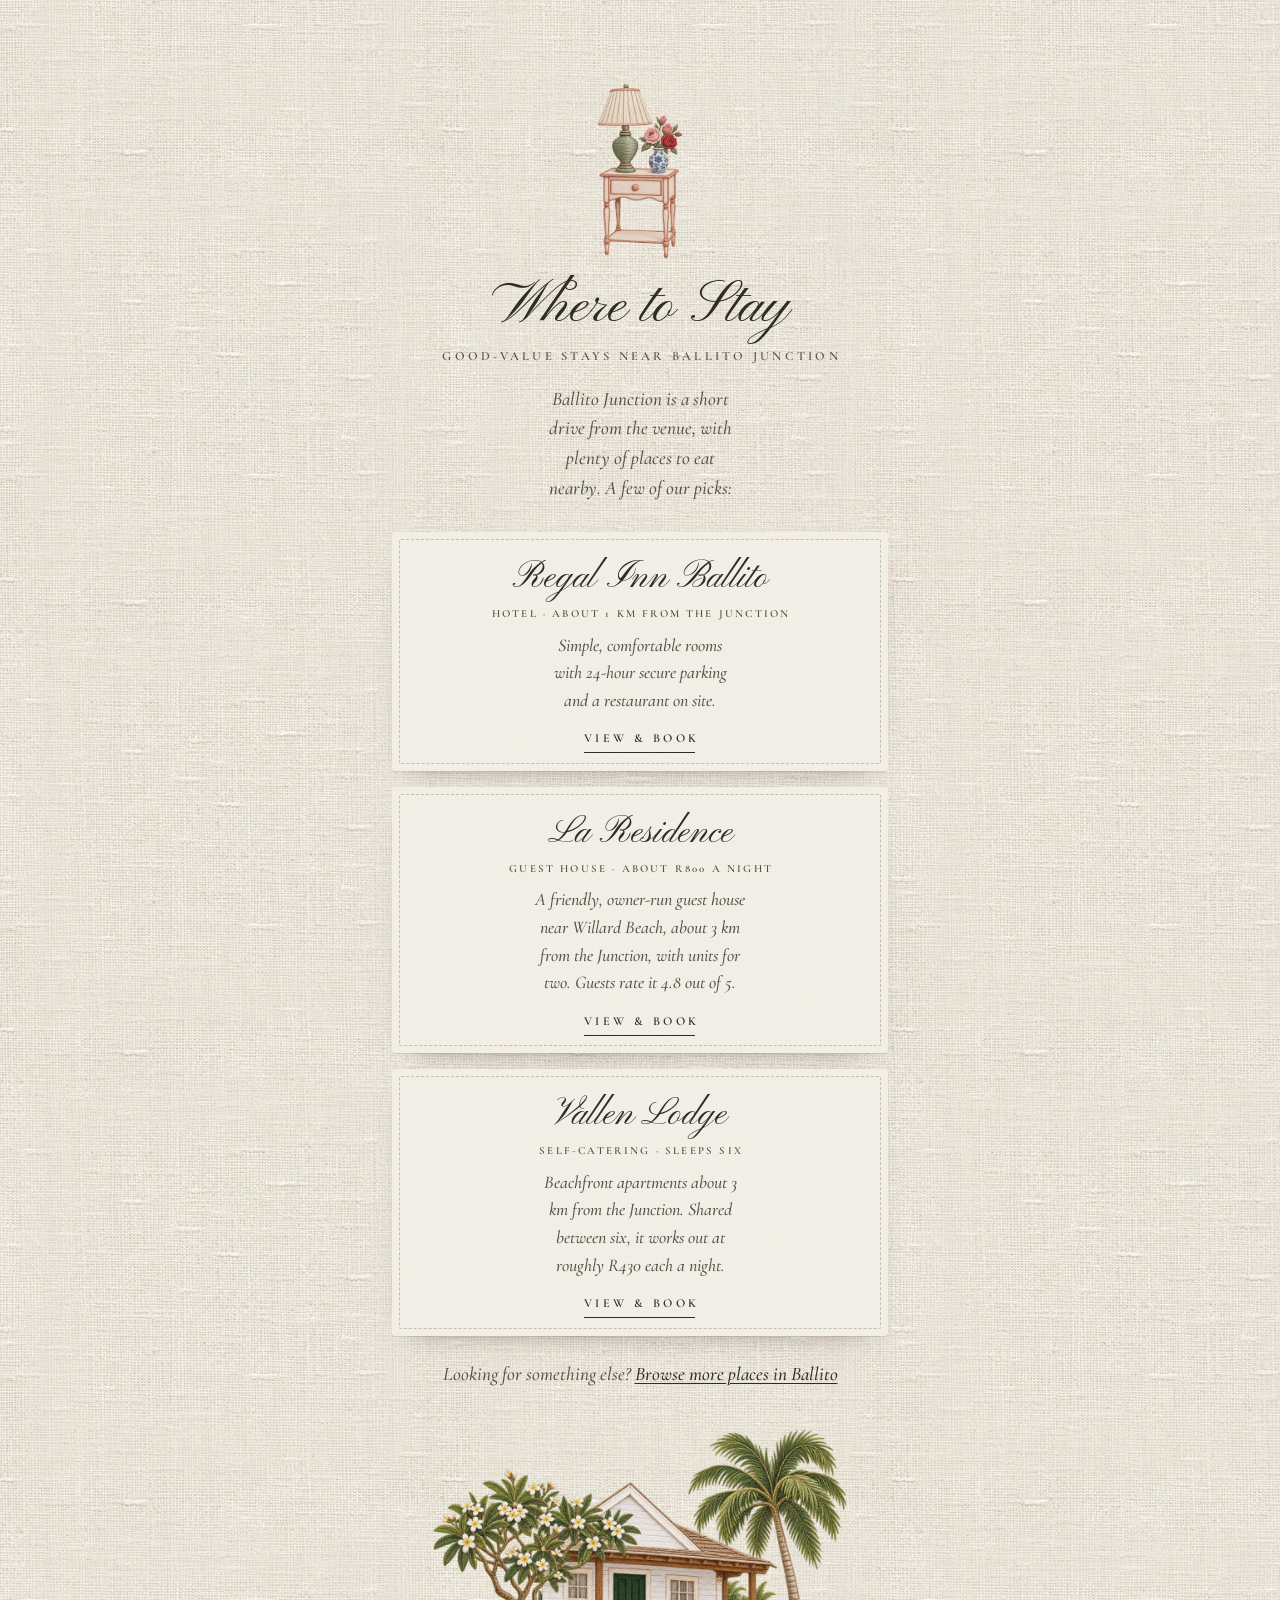
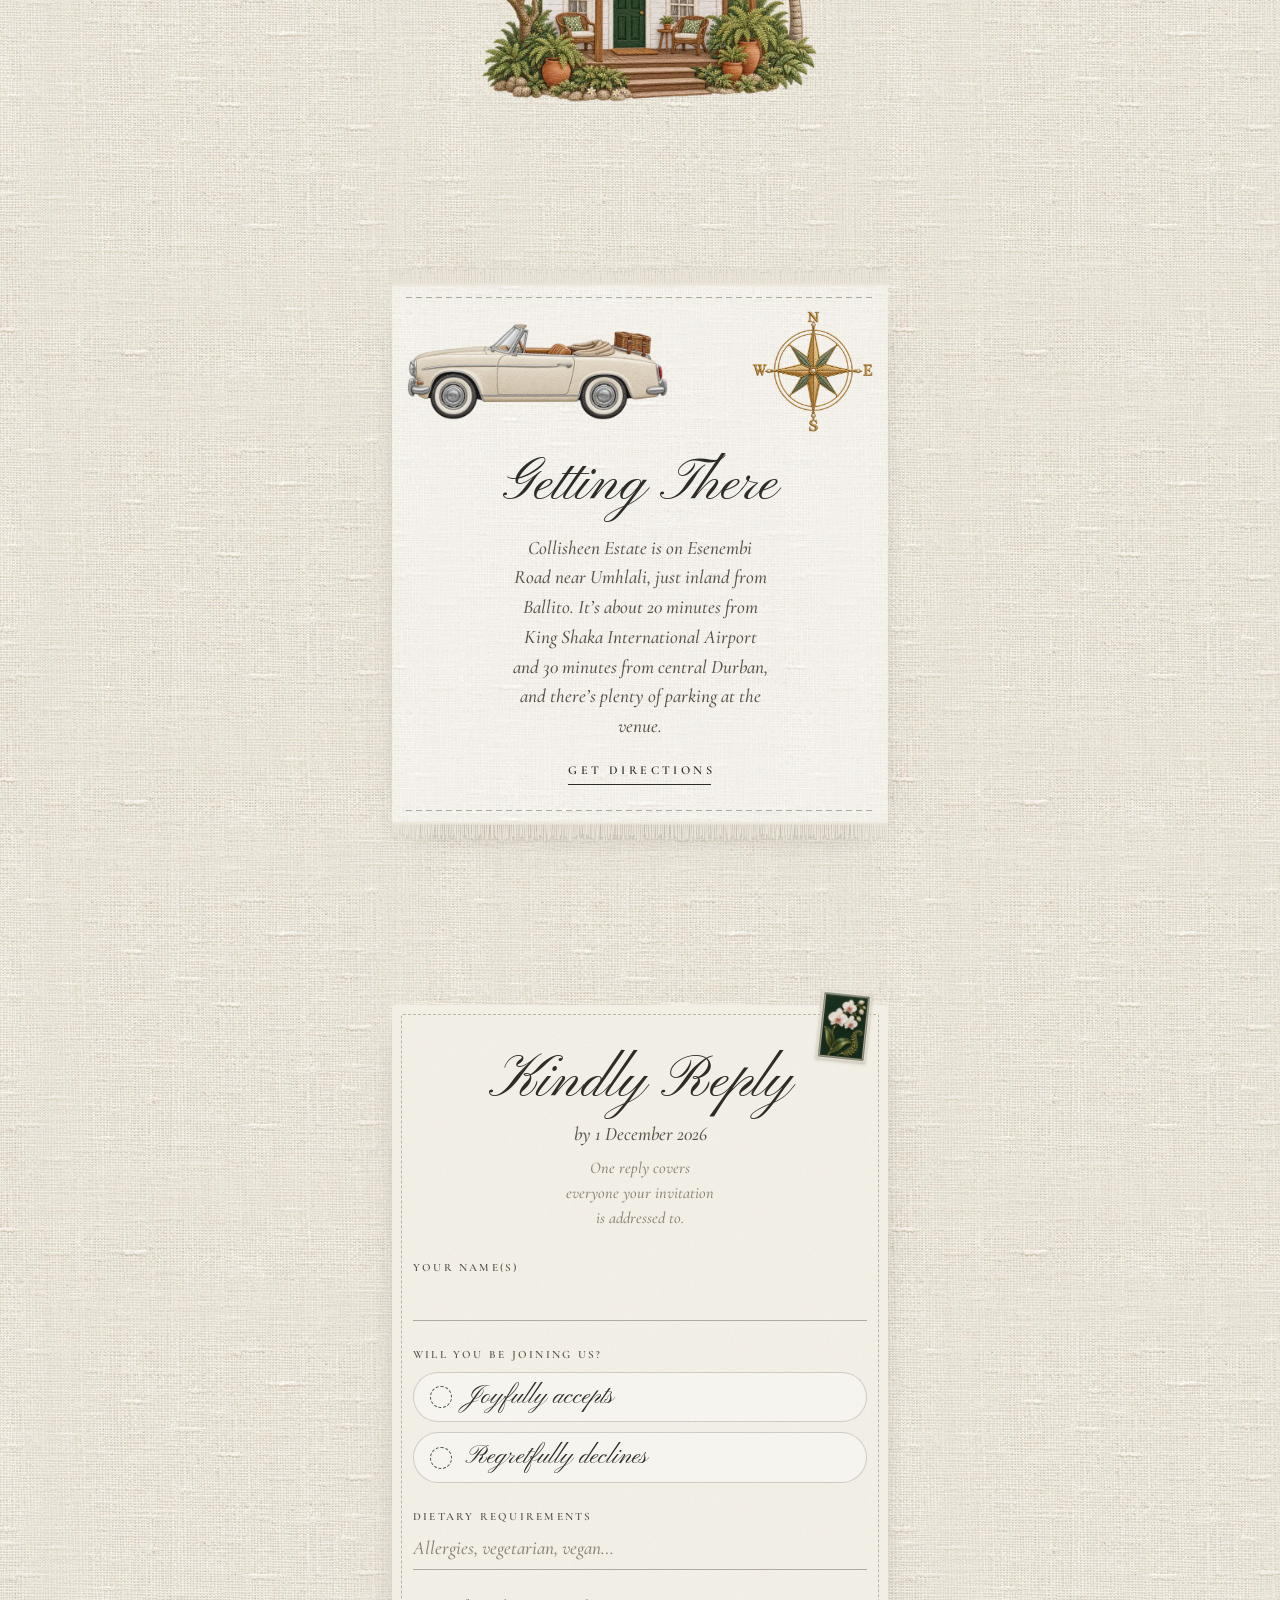
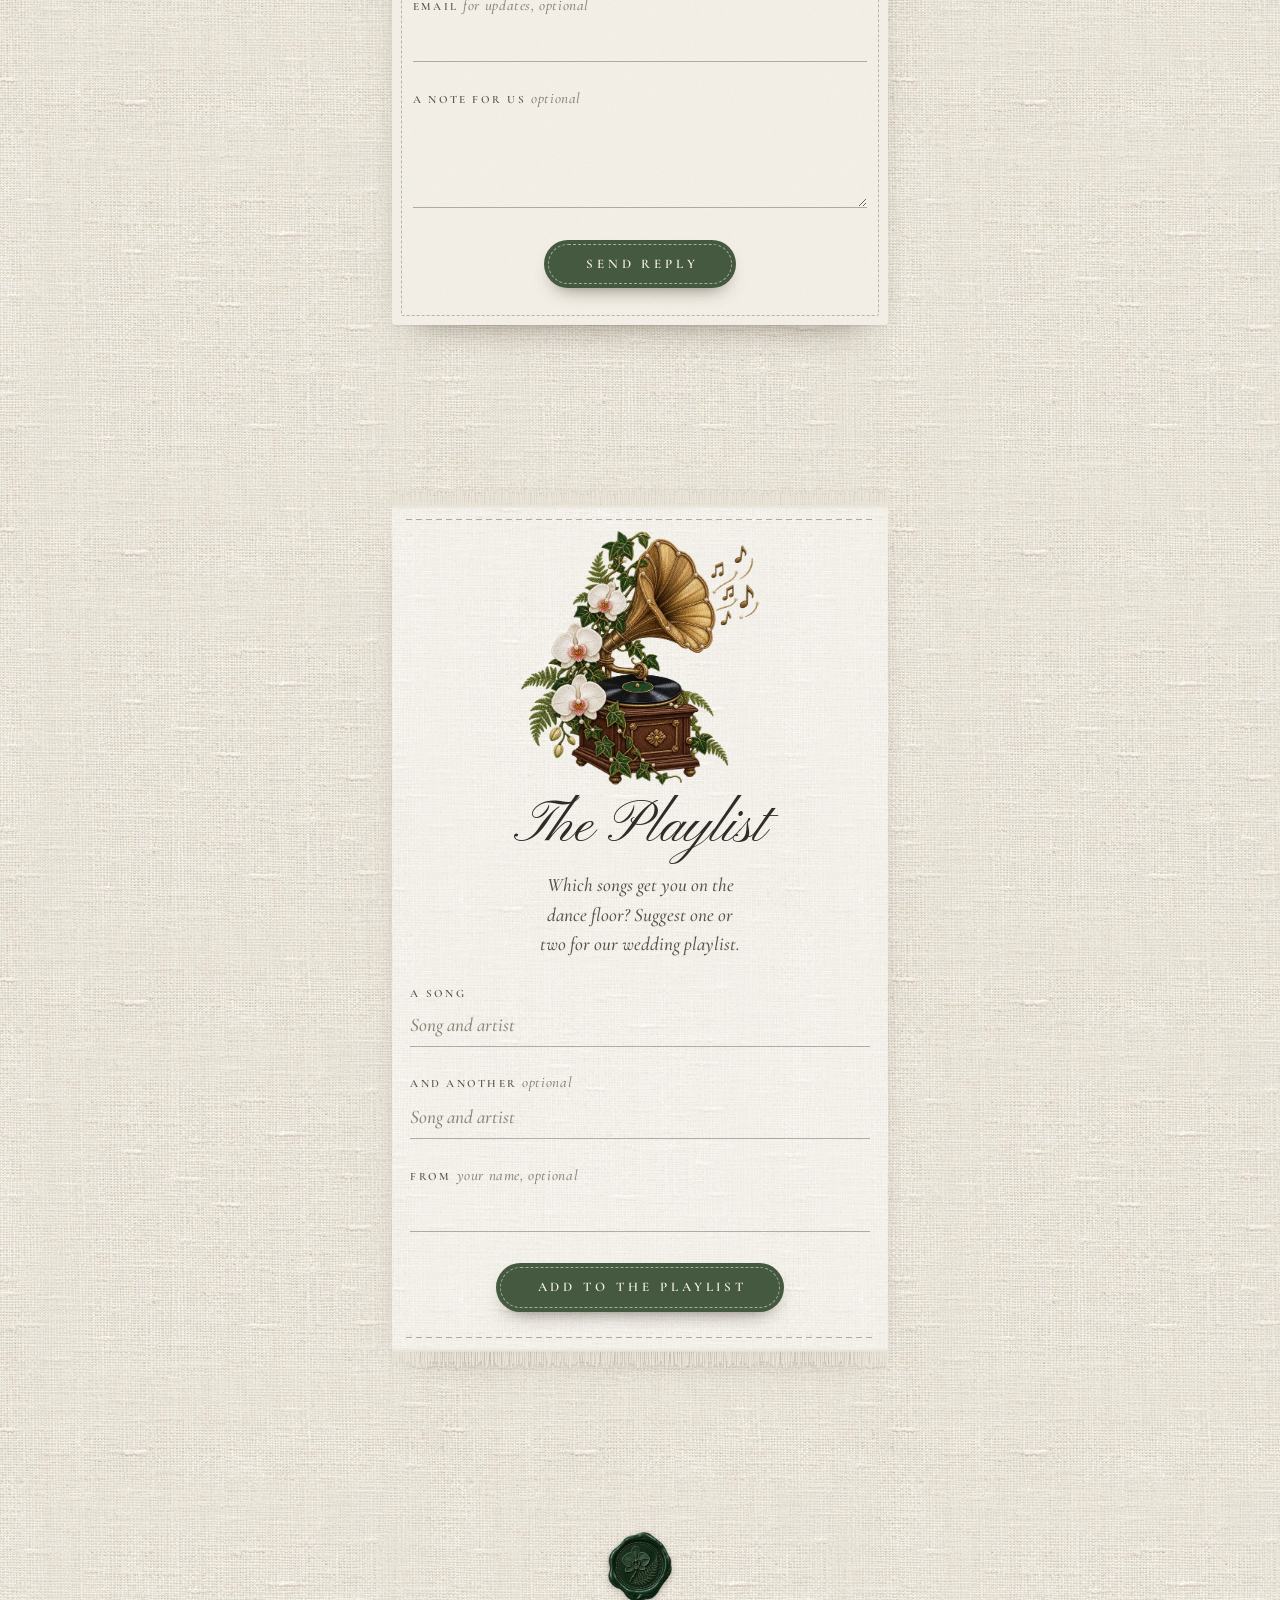
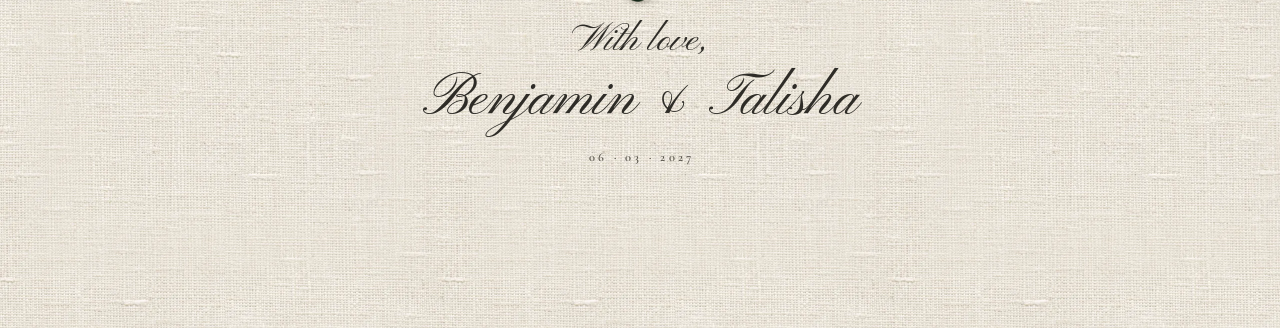
==== commit 600ea9ee: "RSVP by 1 December, no plus-ones, playlist card, 11pm finish - RSVP card: reply-by date, one reply p" ====
--- a/index.html
+++ b/index.html
@@ -178,7 +178,7 @@
       <span class="pearl-rule" aria-hidden="true"></span>
       <div class="event">
         <h3 class="script-sub">The Reception</h3>
-        <p class="lines"><span>Orchid House</span><span>Collisheen Estate</span><span>To follow</span></p>
+        <p class="lines"><span>Orchid House</span><span>After the ceremony</span><span>Until 11:00 pm</span></p>
       </div>
 
       <img class="motif details-bl" src="assets/champagne.webp" width="520" height="579" alt="" loading="lazy" decoding="async">
@@ -196,7 +196,7 @@
       <h3 class="venue-name">Orchid House</h3>
       <p class="venue-desc">A garden chapel ceremony beneath the old trees of Collisheen Estate, with the reception to follow under the fairy lights</p>
       <span class="rule" aria-hidden="true"></span>
-      <p class="venue-when"><span>Saturday 6 March 2027</span><span>3:00 pm</span></p>
+      <p class="venue-when"><span>Saturday 6 March 2027</span><span>3:00 pm until 11:00 pm</span></p>
       <p class="venue-address"><span>Collisheen Estate</span><span>Esenembi Road, Ballito</span></p>
       <a class="text-link" href="https://www.google.com/maps/search/?api=1&amp;query=Collisheen%20Estate%20Ballito" target="_blank" rel="noopener">View on map</a>
       <img class="venue-key" src="assets/key.webp" width="257" height="360" alt="" loading="lazy" decoding="async">
@@ -274,13 +274,16 @@
     <div class="reply-card">
       <img class="reply-stamp" src="assets/stamp.webp" width="300" height="408" alt="" loading="lazy" decoding="async">
       <h2 class="script-title" id="rsvp-title">Kindly Reply</h2>
-      <p class="reply-by">Please let us know if you can make it</p>
+      <p class="reply-by">by 1 December 2026</p>
+      <p class="reply-note">One reply covers everyone your invitation is addressed to.</p>
 
       <!-- Replies go to Formspree. The backup address is split in two so
            spam bots don't harvest it; guests only see it if sending fails. -->
       <form class="rsvp-form" id="rsvp-form" action="https://formspree.io/f/mkjogwgd" method="POST" data-fallback-user="benrodrigues05" data-fallback-domain="gmail.com">
         <input class="hp" type="text" name="_gotcha" id="rsvp-gotcha" tabindex="-1" autocomplete="off" aria-hidden="true">
         <input type="hidden" name="_subject" id="rsvp-subject" value="Wedding RSVP">
+        <input type="hidden" name="form" value="RSVP">
+        <input type="hidden" name="invitation" class="invitation-field" value="">
 
         <div class="field">
           <label for="rsvp-name">Your name(s)</label>
@@ -297,20 +300,8 @@
 
         <div class="if-attending">
           <div class="field">
-            <label for="rsvp-guests">How many of you?</label>
-            <select id="rsvp-guests" name="guests">
-              <option>1</option><option>2</option><option>3</option><option>4</option>
-            </select>
-          </div>
-
-          <div class="field">
             <label for="rsvp-diet">Dietary requirements</label>
             <input id="rsvp-diet" name="dietary" type="text" placeholder="Allergies, vegetarian, vegan…">
-          </div>
-
-          <div class="field">
-            <label for="rsvp-song">A song that gets you dancing</label>
-            <input id="rsvp-song" name="song" type="text">
           </div>
         </div>
 
@@ -334,7 +325,52 @@
         <img class="done-seal" src="assets/seal.webp" width="360" height="391" alt="">
         <p class="script-title done-title">Thank you, <span id="done-name"></span></p>
         <p class="lede" id="done-message"></p>
+        <a class="text-link" id="done-playlist" href="#playlist" hidden>Add a song to the playlist</a>
         <button class="text-link text-button" type="button" id="rsvp-edit">Change my reply</button>
+      </div>
+    </div>
+  </section>
+
+
+  <!-- ============ 9. THE PLAYLIST (fringed napkin) ============ -->
+  <section class="playlist" id="playlist" aria-labelledby="playlist-title">
+    <div class="napkin napkin--playlist">
+      <img class="motif gramophone" src="assets/gramophone.webp" width="640" height="683" alt="" loading="lazy" decoding="async">
+      <h2 class="script-title" id="playlist-title">The Playlist</h2>
+      <p class="lede">Which songs get you on the dance floor? Suggest one or two for our wedding playlist.</p>
+
+      <form class="rsvp-form playlist-form" id="playlist-form" action="https://formspree.io/f/mkjogwgd" method="POST" data-fallback-user="benrodrigues05" data-fallback-domain="gmail.com">
+        <input class="hp" type="text" name="_gotcha" id="playlist-gotcha" tabindex="-1" autocomplete="off" aria-hidden="true">
+        <input type="hidden" name="_subject" id="playlist-subject" value="Song request">
+        <input type="hidden" name="form" value="Playlist">
+        <input type="hidden" name="invitation" class="invitation-field" value="">
+
+        <div class="field">
+          <label for="song-1">A song</label>
+          <input id="song-1" name="song_1" type="text" placeholder="Song and artist" required aria-describedby="song-1-error">
+          <p class="field-error" id="song-1-error" hidden></p>
+        </div>
+
+        <div class="field">
+          <label for="song-2">And another <span class="optional">optional</span></label>
+          <input id="song-2" name="song_2" type="text" placeholder="Song and artist">
+        </div>
+
+        <div class="field">
+          <label for="song-name">From <span class="optional">your name, optional</span></label>
+          <input id="song-name" name="name" type="text" autocomplete="name">
+        </div>
+
+        <div class="form-problem" id="playlist-problem" role="alert" hidden></div>
+
+        <button class="send" type="submit" id="playlist-submit"><span id="playlist-submit-label">Add to the playlist</span></button>
+        <p class="preview-note" id="playlist-preview-note" hidden>Preview only. Suggestions aren&rsquo;t sent anywhere until the inbox is connected.</p>
+      </form>
+
+      <div class="reply-done" id="playlist-done" tabindex="-1" hidden>
+        <p class="script-title done-title">Added to the playlist</p>
+        <p class="lede" id="playlist-done-message"></p>
+        <button class="text-link text-button" type="button" id="playlist-again">Suggest another</button>
       </div>
     </div>
   </section>
--- a/styles.css
+++ b/styles.css
@@ -833,7 +833,15 @@
   rotate: 6deg;
   filter: drop-shadow(0 1px 1.5px rgba(var(--shadow), .25));
 }
-.reply-by { margin: .3rem 0 1.8rem; font-style: italic; color: var(--ink-soft); }
+.reply-by { margin: .3rem 0 .4rem; font-style: italic; color: var(--ink-soft); }
+.reply-note {
+  max-width: 26ch;
+  margin: 0 auto 1.8rem;
+  font-size: 1.02rem;
+  font-style: italic;
+  text-wrap: balance;
+  color: var(--ink-faint);
+}
 
 .rsvp-form {
   display: grid;
@@ -1005,6 +1013,12 @@
 .done-seal { width: 84px; filter: drop-shadow(0 2px 3px rgba(var(--shadow), .3)); }
 .done-title { margin-top: .3rem; }
 .reply-done .lede { max-width: 26ch; }
+
+
+/* --- 9. the playlist --- */
+.playlist .gramophone { width: 58%; max-width: 15rem; margin: -.6rem auto .6rem; }
+.playlist .lede { max-width: 28ch; margin-block: .7rem 1.6rem; }
+.playlist .reply-done { padding-block: .4rem .2rem; }
 
 
 /* --- closing --- */
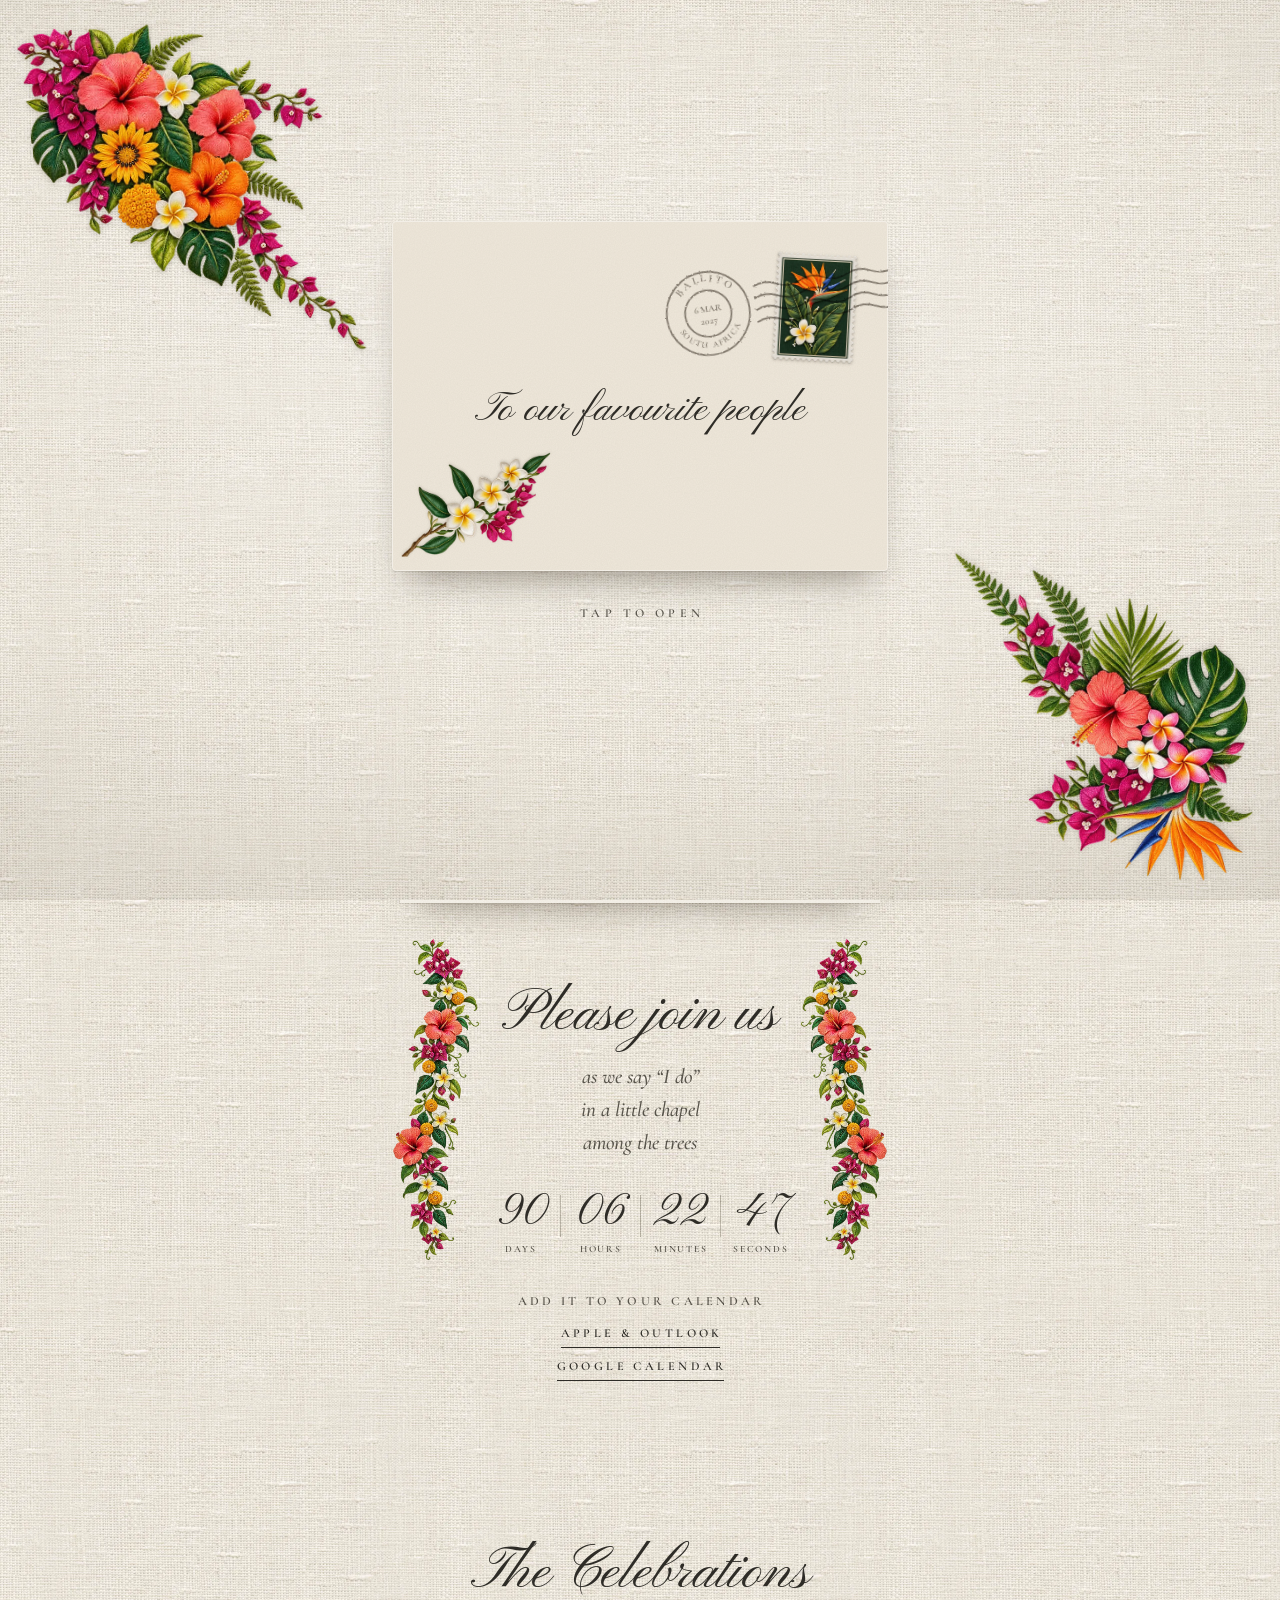
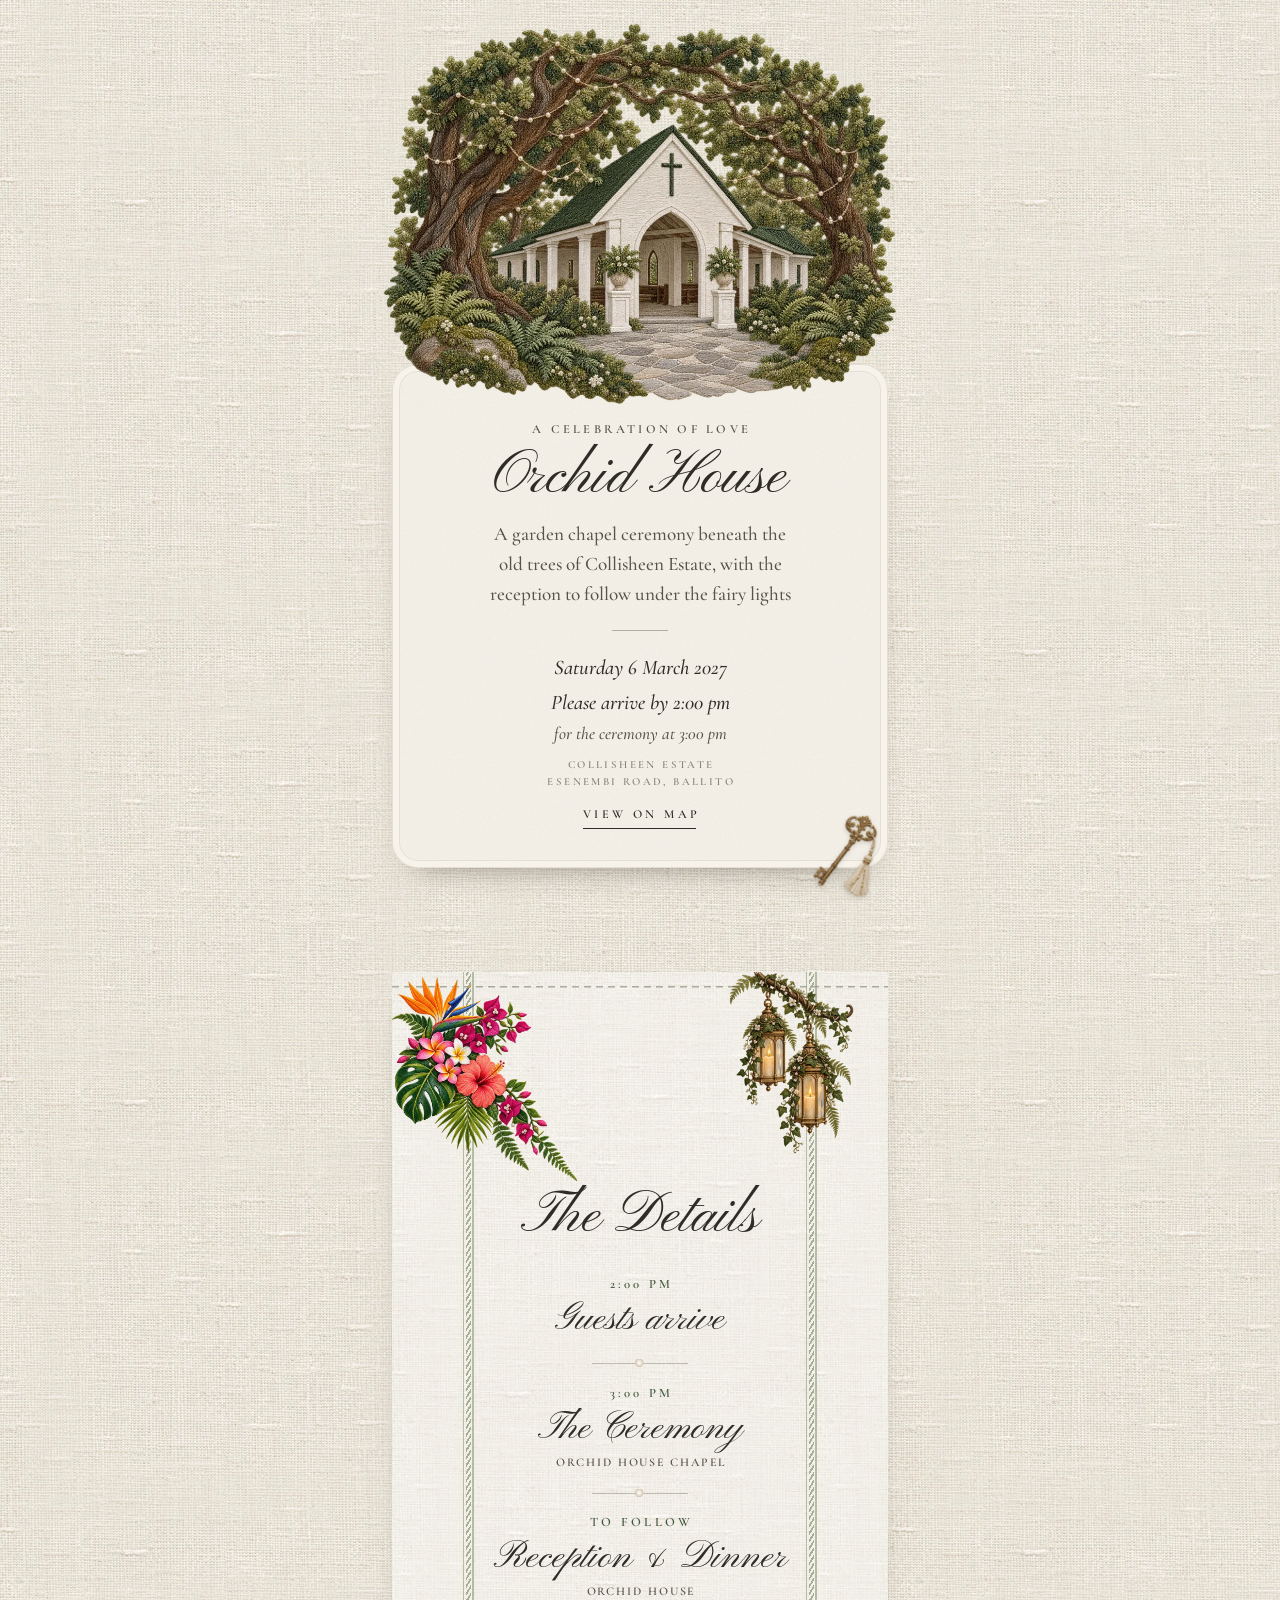
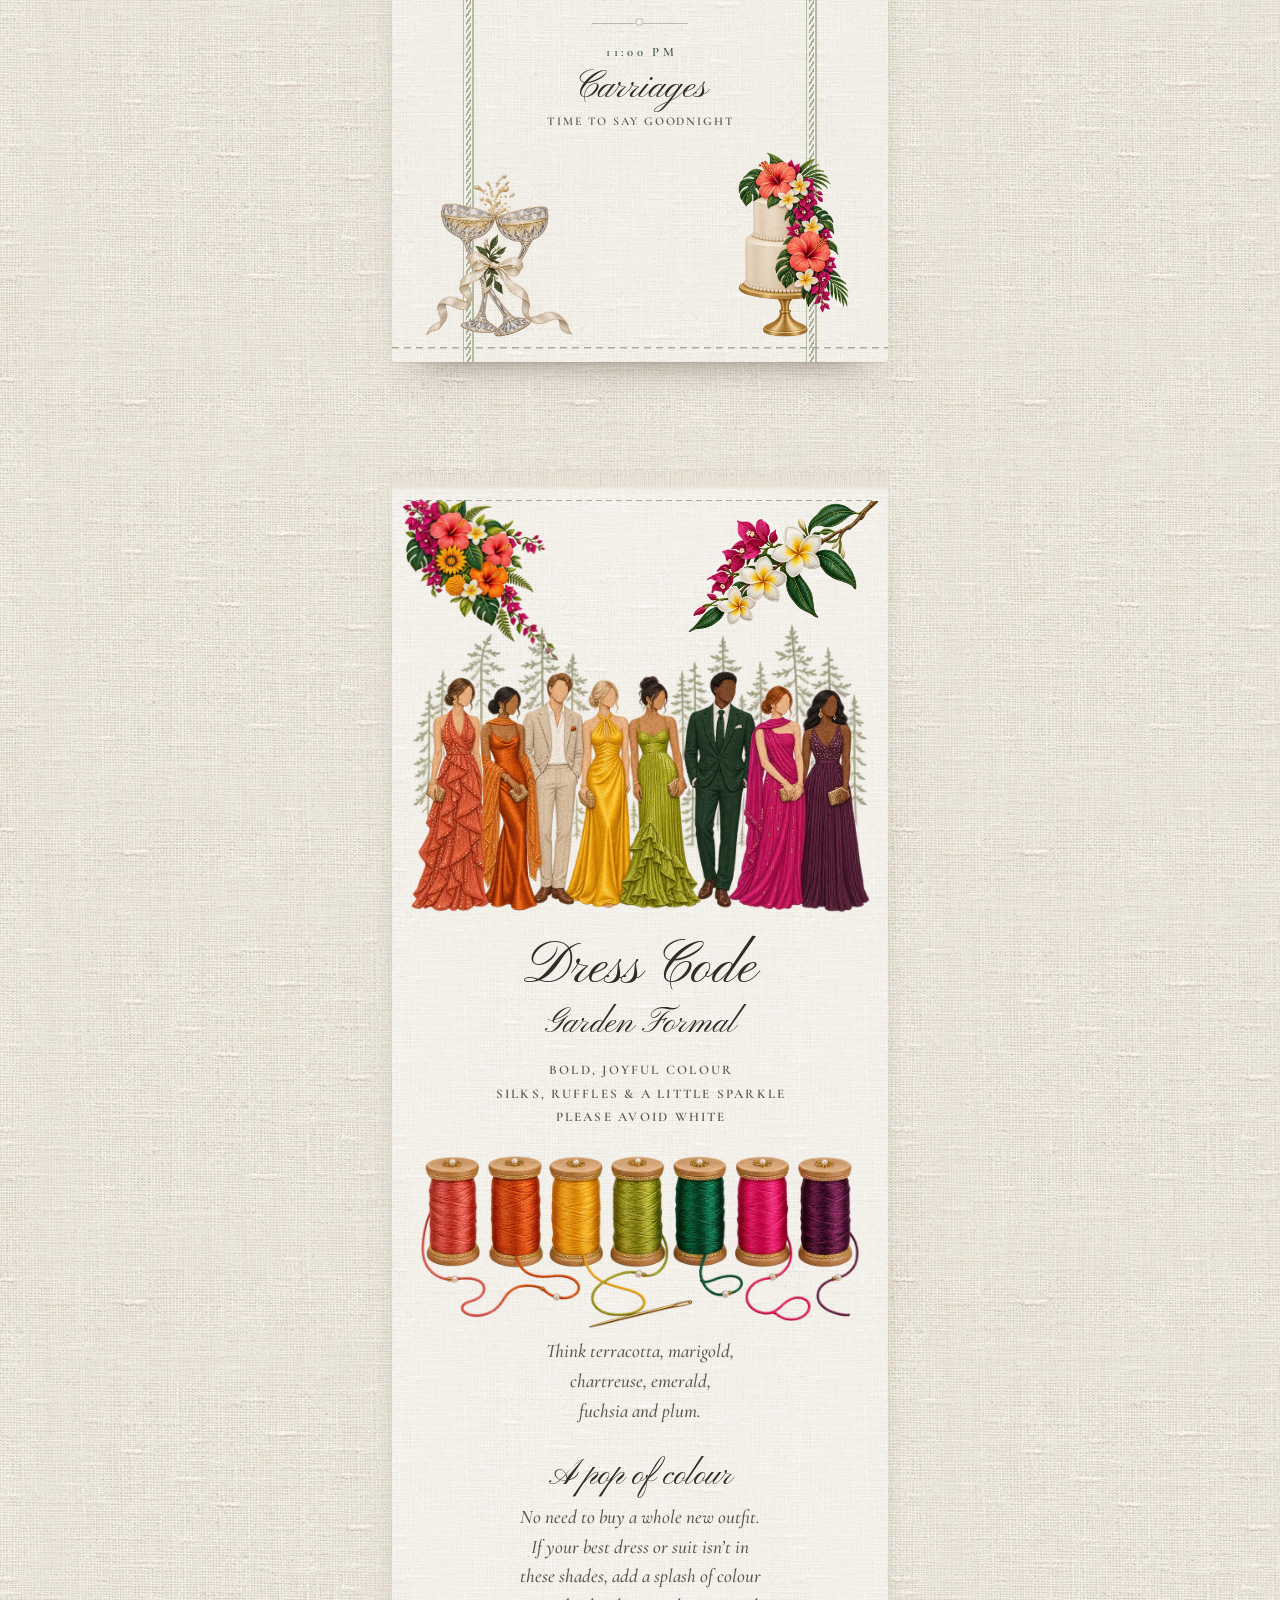
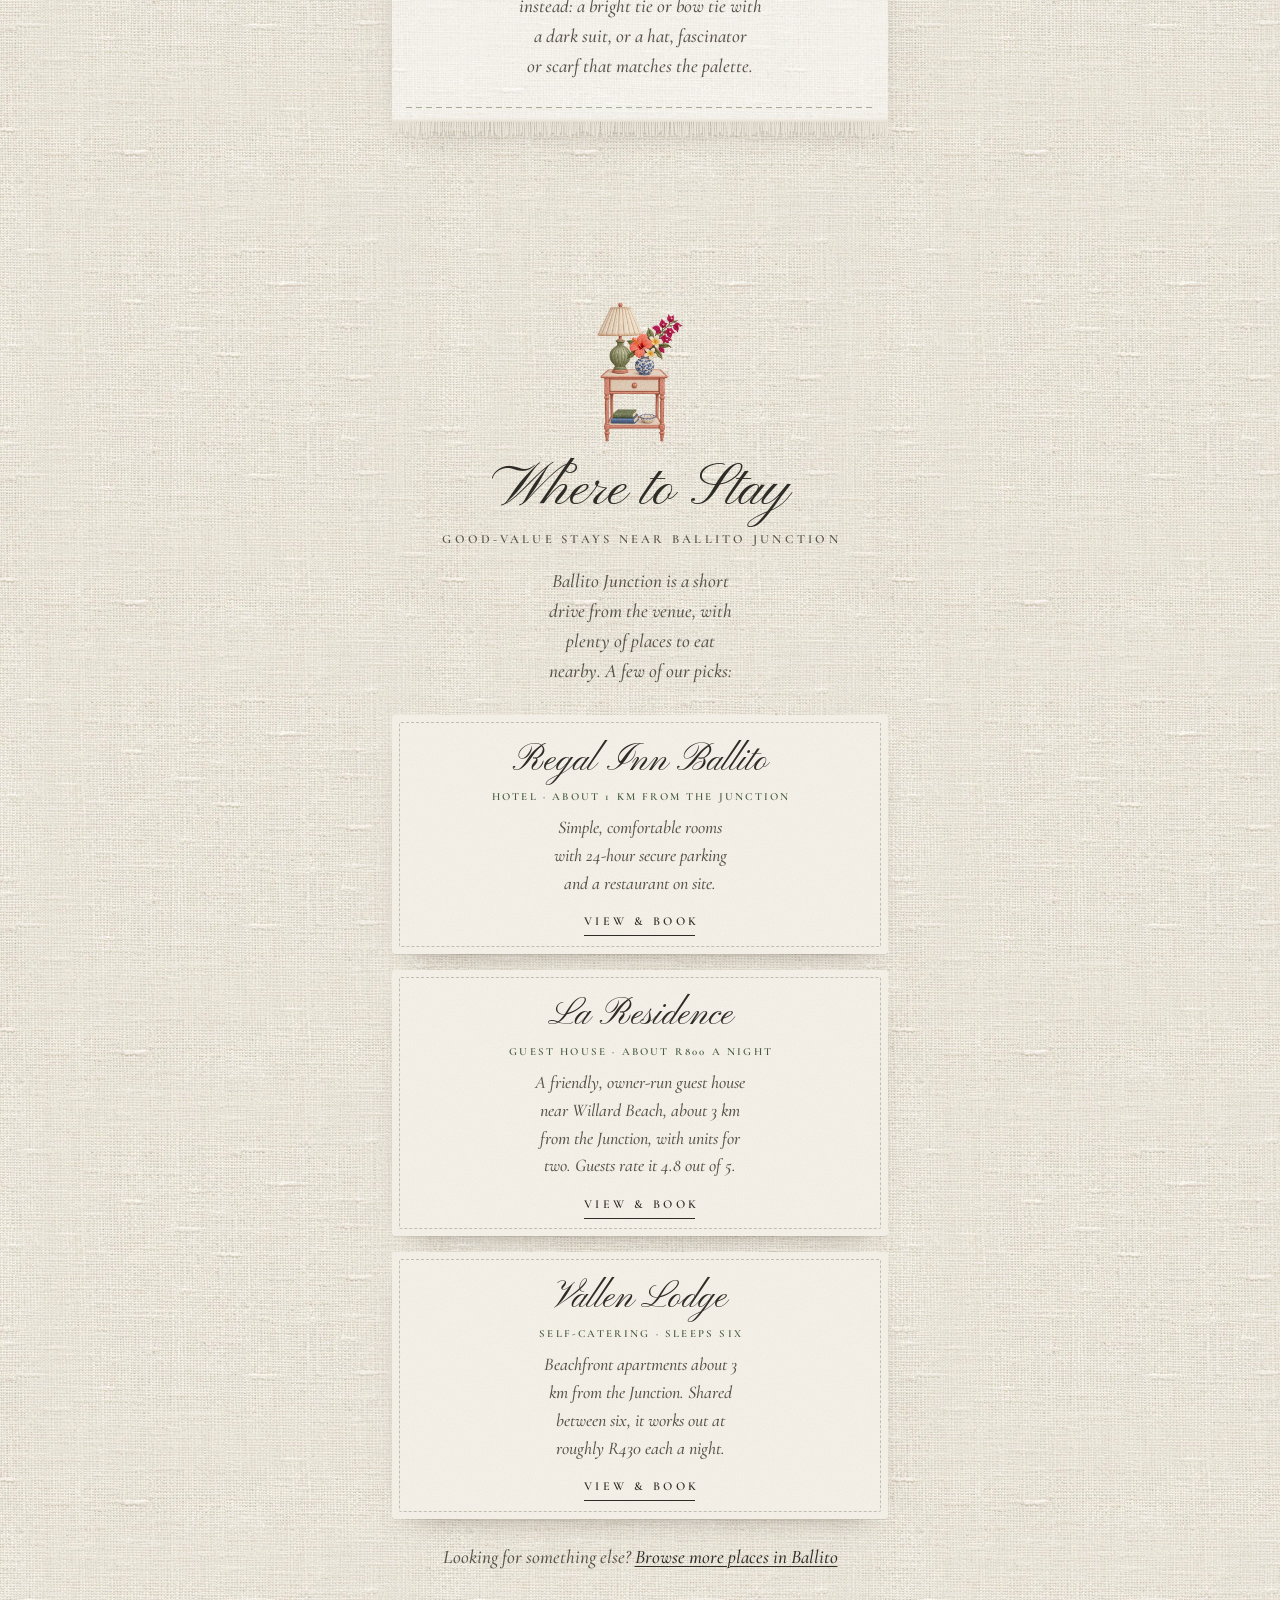
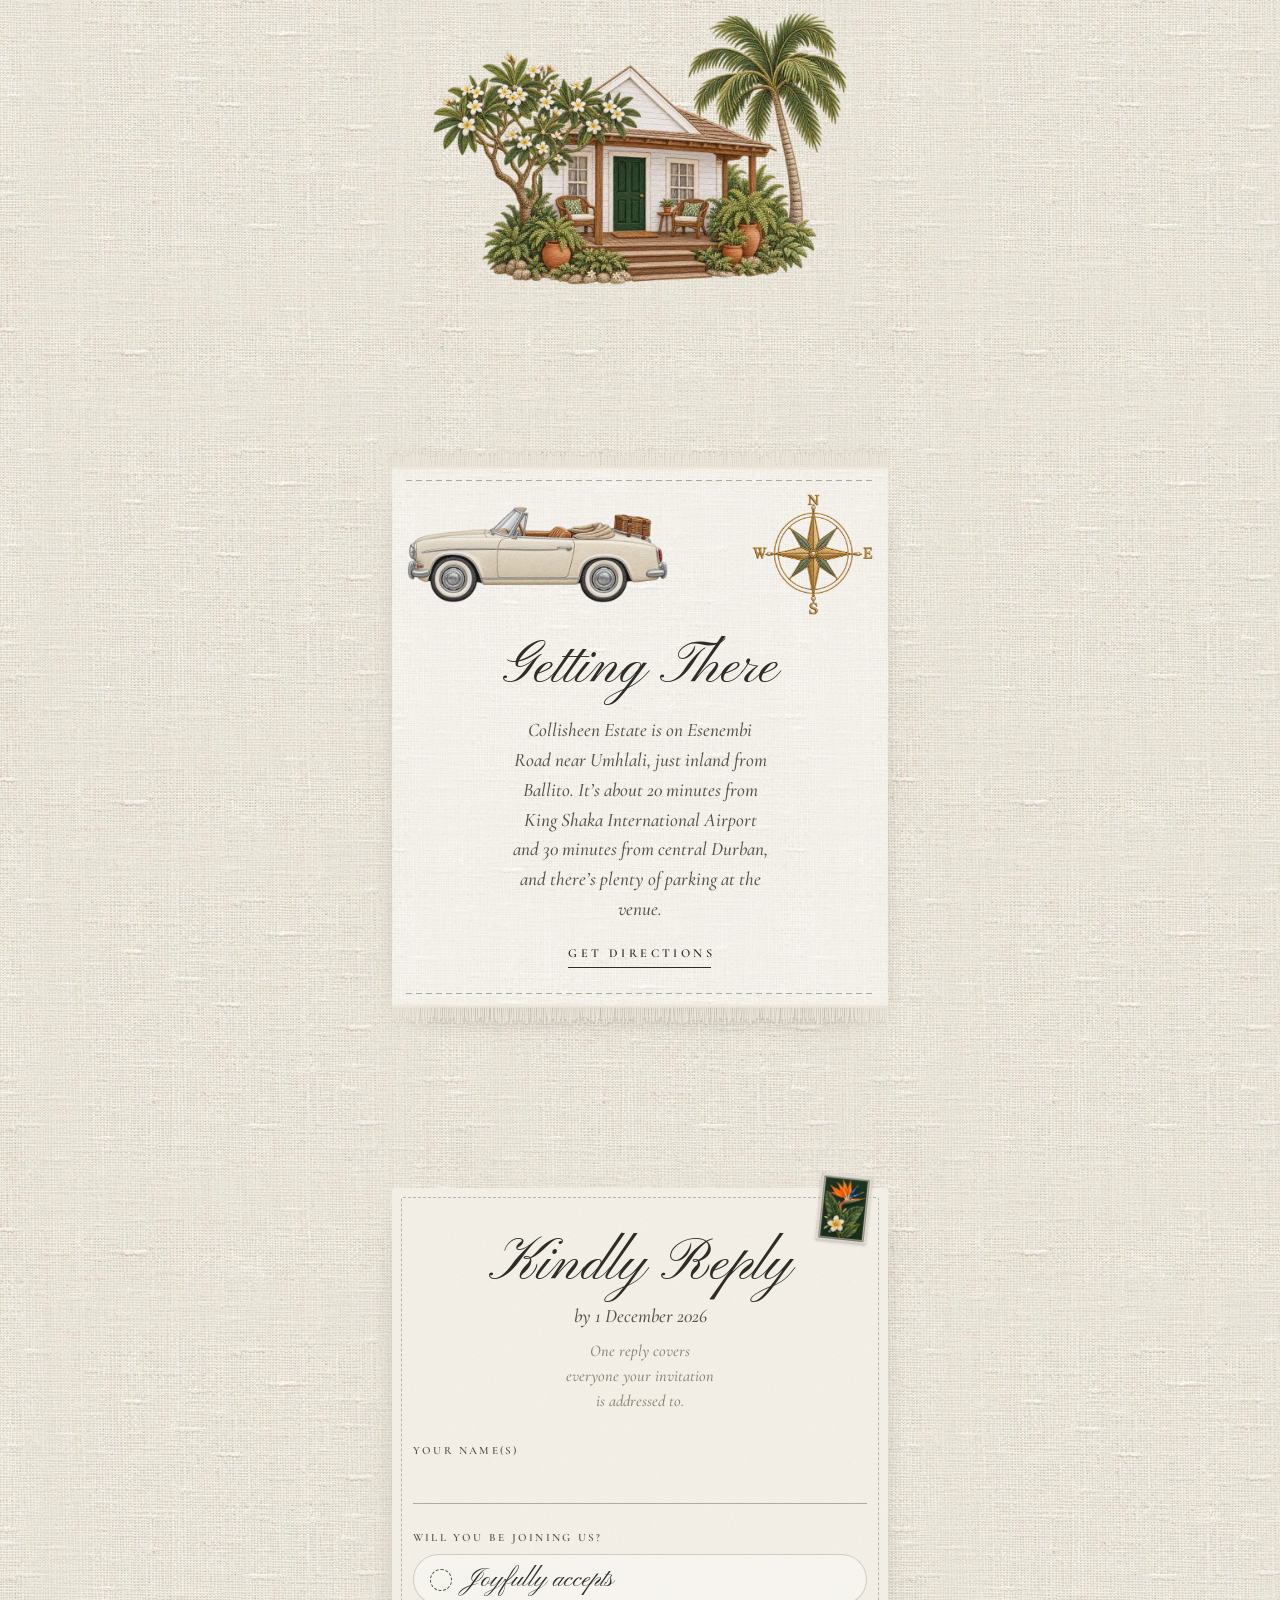
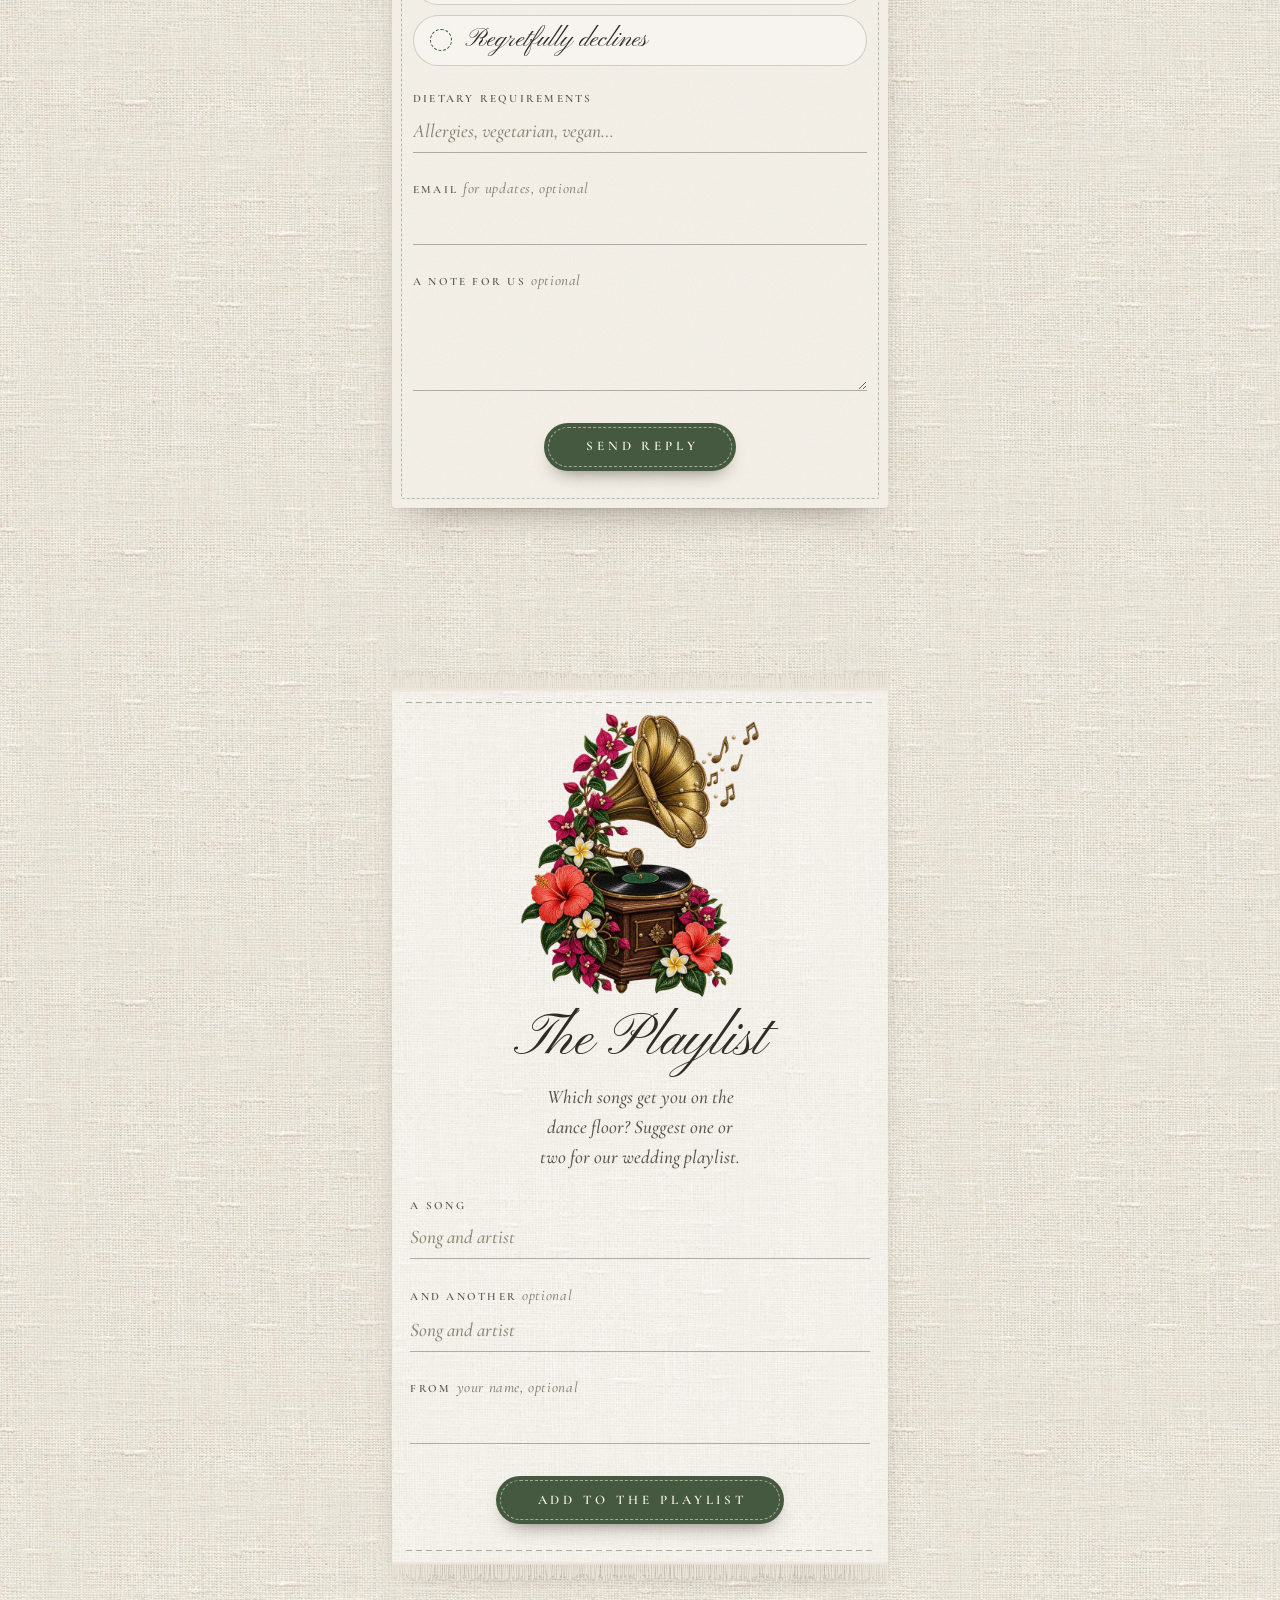
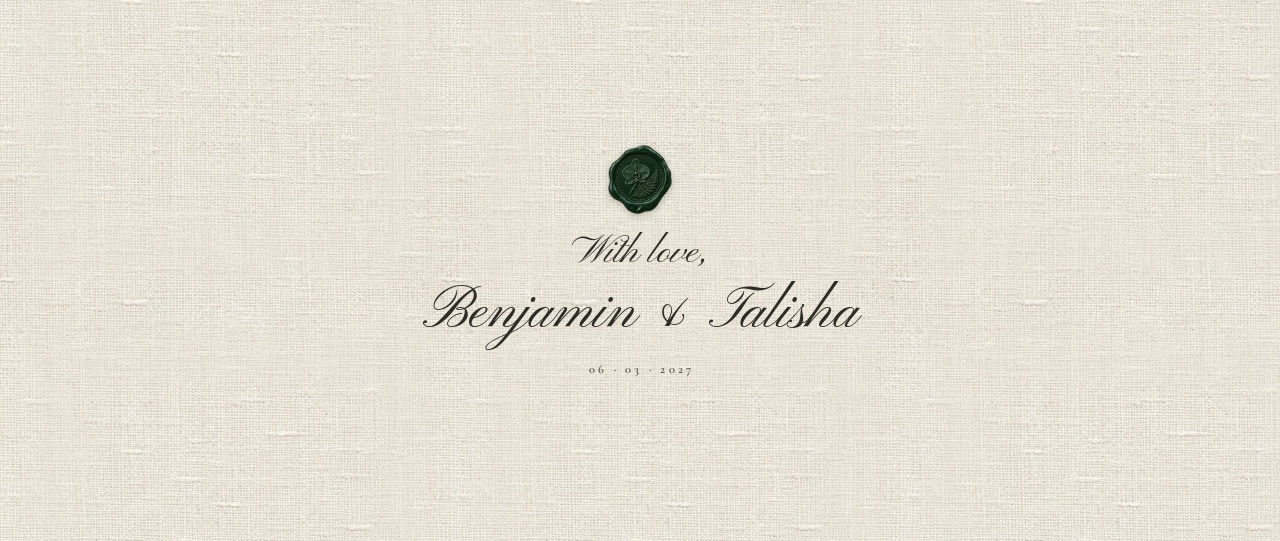
==== commit 02645383: "Coastal flowers, 2pm arrival, running order, pop of colour - Every floral piece redrawn in bright co" ====
--- a/index.html
+++ b/index.html
@@ -47,8 +47,8 @@
 <!-- ============ THE ENVELOPE (shown first, opened by script.js) ============ -->
 <div class="scene" id="scene">
   <div class="scene-vignette" id="scene-vignette"></div>
-  <img class="scene-sprig scene-sprig--top" src="assets/florals-corner.webp" width="640" height="637" alt="">
-  <img class="scene-sprig scene-sprig--bottom" src="assets/fern-spray.webp" width="680" height="846" alt="">
+  <img class="scene-sprig scene-sprig--top" src="assets/coastal-corner.webp" width="640" height="667" alt="">
+  <img class="scene-sprig scene-sprig--bottom" src="assets/coastal-spray.webp" width="680" height="748" alt="">
 
   <div class="envelope" id="envelope" aria-hidden="true">
     <div class="env-back is-hidden" id="env-back">
@@ -78,7 +78,7 @@
     </div>
 
     <div class="env-front" id="env-front">
-      <img class="env-stamp" src="assets/stamp.webp" width="300" height="408" alt="">
+      <img class="env-stamp" src="assets/stamp.webp" width="300" height="398" alt="">
       <svg class="env-postmark" viewBox="0 0 200 80" focusable="false">
         <defs>
           <path id="pm-top" d="M 13 40 A 27 27 0 0 1 67 40"/>
@@ -106,7 +106,7 @@
         </g>
       </svg>
       <p class="env-to"><span class="env-recipient" id="recipient">To our favourite people</span></p>
-      <img class="env-sprig" src="assets/fern-frond.webp" width="720" height="477" alt="">
+      <img class="env-sprig" src="assets/coastal-sprig.webp" width="720" height="501" alt="">
     </div>
   </div>
 
@@ -119,8 +119,8 @@
 <!-- Wide screens only: the same sprigs as on the envelope's table, so the
      page keeps the setting once the letter is open. -->
 <div class="table-decor" id="table-decor" aria-hidden="true">
-  <img class="table-sprig table-sprig--top" src="assets/florals-corner.webp" width="640" height="637" alt="">
-  <img class="table-sprig table-sprig--bottom" src="assets/fern-spray.webp" width="680" height="846" alt="">
+  <img class="table-sprig table-sprig--top" src="assets/coastal-corner.webp" width="640" height="667" alt="">
+  <img class="table-sprig table-sprig--bottom" src="assets/coastal-spray.webp" width="680" height="748" alt="">
 </div>
 
 <main class="suite" id="invitation">
@@ -129,7 +129,7 @@
   <header class="hero" id="top">
     <article class="hero-card" id="hero-card" tabindex="-1">
       <p class="eyebrow">The wedding of</p>
-      <img class="hero-arch" src="assets/hero-arch.webp" width="997" height="1497" alt="Benjamin and Talisha in a black-and-white photograph, framed by an embroidered stone arch of roses, orchids and hanging pearls">
+      <img class="hero-arch" src="assets/hero-arch.webp" width="974" height="1499" alt="Benjamin and Talisha in a black-and-white photograph, framed by an embroidered stone arch of bougainvillea, hibiscus and frangipani">
       <h1 class="names">Benjamin <span class="amp">&amp;</span> Talisha</h1>
       <p class="hero-date">Saturday · 6 March 2027</p>
       <p class="hero-place">Collisheen Estate · Ballito</p>
@@ -139,8 +139,8 @@
 
   <!-- ============ 2. INVITATION + COUNTDOWN ============ -->
   <section class="families" id="invite" aria-labelledby="invite-title">
-    <img class="garland garland--left" src="assets/florals-vertical.webp" width="289" height="1200" alt="" loading="lazy" decoding="async">
-    <img class="garland garland--right" src="assets/florals-vertical.webp" width="289" height="1200" alt="" loading="lazy" decoding="async">
+    <img class="garland garland--left" src="assets/coastal-garland.webp" width="327" height="1200" alt="" loading="lazy" decoding="async">
+    <img class="garland garland--right" src="assets/coastal-garland.webp" width="327" height="1200" alt="" loading="lazy" decoding="async">
 
     <h2 class="script-title" id="invite-title">Please join us</h2>
     <p class="lede invite-lede">as we say &ldquo;I do&rdquo; in a little chapel among the trees</p>
@@ -158,36 +158,13 @@
       <p class="caps">Add it to your calendar</p>
       <p class="calendar-links">
         <a class="text-link" href="assets/wedding.ics">Apple &amp; Outlook</a>
-        <a class="text-link" href="https://calendar.google.com/calendar/render?action=TEMPLATE&amp;text=Benjamin%20%26%20Talisha%27s%20Wedding&amp;dates=20270306T130000Z%2F20270306T210000Z&amp;location=Orchid%20House%2C%20Collisheen%20Estate%2C%20Esenembi%20Road%2C%20Ballito&amp;details=Ceremony%20at%203pm%20in%20the%20chapel%20at%20Orchid%20House%2C%20with%20the%20reception%20to%20follow.%20https%3A%2F%2Fbenrodrigues05.github.io%2Frodrigues-wedding%2F" target="_blank" rel="noopener">Google Calendar</a>
+        <a class="text-link" href="https://calendar.google.com/calendar/render?action=TEMPLATE&amp;text=Benjamin%20%26%20Talisha%27s%20Wedding&amp;dates=20270306T120000Z%2F20270306T210000Z&amp;location=Orchid%20House%2C%20Collisheen%20Estate%2C%20Esenembi%20Road%2C%20Ballito&amp;details=Please%20arrive%20by%202pm.%20Ceremony%20at%203pm%20in%20the%20chapel%20at%20Orchid%20House%2C%20reception%20to%20follow%20until%2011pm.%20https%3A%2F%2Fbenrodrigues05.github.io%2Frodrigues-wedding%2F" target="_blank" rel="noopener">Google Calendar</a>
       </p>
     </div>
   </section>
 
 
-  <!-- ============ 3. THE DETAILS (striped linen) ============ -->
-  <section class="details" id="details" aria-labelledby="details-title">
-    <div class="details-panel">
-      <img class="motif details-tl" src="assets/fern-spray.webp" width="680" height="846" alt="" loading="lazy" decoding="async">
-      <img class="motif details-tr" src="assets/lanterns.webp" width="434" height="640" alt="" loading="lazy" decoding="async">
-      <h2 class="script-title details-title" id="details-title">The Details</h2>
-
-      <div class="event">
-        <h3 class="script-sub">The Ceremony</h3>
-        <p class="lines"><span>Orchid House Chapel</span><span>Saturday 6 March 2027</span><span>3:00 pm</span></p>
-      </div>
-      <span class="pearl-rule" aria-hidden="true"></span>
-      <div class="event">
-        <h3 class="script-sub">The Reception</h3>
-        <p class="lines"><span>Orchid House</span><span>After the ceremony</span><span>Until 11:00 pm</span></p>
-      </div>
-
-      <img class="motif details-bl" src="assets/champagne.webp" width="520" height="579" alt="" loading="lazy" decoding="async">
-      <img class="motif details-br" src="assets/cake.webp" width="409" height="640" alt="" loading="lazy" decoding="async">
-    </div>
-  </section>
-
-
-  <!-- ============ 4. THE VENUE ============ -->
+  <!-- ============ 3. THE CELEBRATIONS: where and when ============ -->
   <section class="celebrations" id="venue" aria-labelledby="venue-title">
     <h2 class="script-title" id="venue-title">The Celebrations</h2>
     <img class="motif chapel" src="assets/chapel.webp" width="1000" height="745" alt="An embroidered white chapel with a green roof beneath huge old trees strung with fairy lights" loading="lazy" decoding="async">
@@ -196,10 +173,46 @@
       <h3 class="venue-name">Orchid House</h3>
       <p class="venue-desc">A garden chapel ceremony beneath the old trees of Collisheen Estate, with the reception to follow under the fairy lights</p>
       <span class="rule" aria-hidden="true"></span>
-      <p class="venue-when"><span>Saturday 6 March 2027</span><span>3:00 pm until 11:00 pm</span></p>
+      <p class="venue-when"><span>Saturday 6 March 2027</span><span>Please arrive by 2:00 pm</span><span class="venue-when-small">for the ceremony at 3:00 pm</span></p>
       <p class="venue-address"><span>Collisheen Estate</span><span>Esenembi Road, Ballito</span></p>
       <a class="text-link" href="https://www.google.com/maps/search/?api=1&amp;query=Collisheen%20Estate%20Ballito" target="_blank" rel="noopener">View on map</a>
       <img class="venue-key" src="assets/key.webp" width="257" height="360" alt="" loading="lazy" decoding="async">
+    </div>
+  </section>
+
+
+  <!-- ============ 4. THE DETAILS: the running order (striped linen) ============ -->
+  <section class="details" id="details" aria-labelledby="details-title">
+    <div class="details-panel">
+      <img class="motif details-tl" src="assets/coastal-spray.webp" width="680" height="748" alt="" loading="lazy" decoding="async">
+      <img class="motif details-tr" src="assets/lanterns.webp" width="434" height="640" alt="" loading="lazy" decoding="async">
+      <h2 class="script-title details-title" id="details-title">The Details</h2>
+
+      <!-- TODO: reception and dinner times when confirmed -->
+      <ol class="timeline">
+        <li class="moment">
+          <p class="moment-time">2:00 pm</p>
+          <h3 class="script-sub">Guests arrive</h3>
+        </li>
+        <li class="moment">
+          <p class="moment-time">3:00 pm</p>
+          <h3 class="script-sub">The Ceremony</h3>
+          <p class="moment-note">Orchid House Chapel</p>
+        </li>
+        <li class="moment">
+          <p class="moment-time">To follow</p>
+          <h3 class="script-sub">Reception &amp; Dinner</h3>
+          <p class="moment-note">Orchid House</p>
+        </li>
+        <li class="moment">
+          <p class="moment-time">11:00 pm</p>
+          <h3 class="script-sub">Carriages</h3>
+          <p class="moment-note">Time to say goodnight</p>
+        </li>
+      </ol>
+
+      <img class="motif details-bl" src="assets/champagne.webp" width="520" height="579" alt="" loading="lazy" decoding="async">
+      <img class="motif details-br" src="assets/cake.webp" width="385" height="640" alt="" loading="lazy" decoding="async">
     </div>
   </section>
 
@@ -208,8 +221,8 @@
   <section class="dress" id="dress-code" aria-labelledby="dress-title">
     <div class="napkin">
       <div class="napkin-sprigs">
-        <img class="motif" src="assets/fern-spray.webp" width="680" height="846" alt="" loading="lazy" decoding="async">
-        <img class="motif" src="assets/fern-frond.webp" width="720" height="477" alt="" loading="lazy" decoding="async">
+        <img class="motif" src="assets/coastal-corner.webp" width="640" height="667" alt="" loading="lazy" decoding="async">
+        <img class="motif" src="assets/coastal-sprig.webp" width="720" height="501" alt="" loading="lazy" decoding="async">
       </div>
       <img class="motif guests" src="assets/guests.webp" width="1100" height="697" alt="Embroidered guests in terracotta, orange, marigold, chartreuse, fuchsia and plum gowns, and sand and forest-green suits" loading="lazy" decoding="async">
       <h2 class="script-title" id="dress-title">Dress Code</h2>
@@ -217,14 +230,17 @@
       <p class="lines lines--soft"><span>Bold, joyful colour</span><span>Silks, ruffles &amp; a little sparkle</span><span>Please avoid white</span></p>
       <img class="motif threads" src="assets/threads.webp" width="1000" height="396" alt="Spools of thread in terracotta, orange, marigold, chartreuse, emerald, fuchsia and plum" loading="lazy" decoding="async">
       <p class="palette-note">Think terracotta, marigold, chartreuse, emerald, fuchsia and plum.</p>
-      <img class="motif accessories" src="assets/accessories.webp" width="960" height="383" alt="" loading="lazy" decoding="async">
+      <div class="pop">
+        <p class="script-sub pop-title">A pop of colour</p>
+        <p class="pop-note">No need to buy a whole new outfit. If your best dress or suit isn&rsquo;t in these shades, add a splash of colour instead: a bright tie or bow tie with a dark suit, or a hat, fascinator or scarf that matches the palette.</p>
+      </div>
     </div>
   </section>
 
 
   <!-- ============ 6. WHERE TO STAY ============ -->
   <section class="stay" id="stay" aria-labelledby="stay-title">
-    <img class="motif nightstand" src="assets/nightstand.webp" width="235" height="480" alt="" loading="lazy" decoding="async">
+    <img class="motif nightstand" src="assets/nightstand.webp" width="295" height="480" alt="" loading="lazy" decoding="async">
     <h2 class="script-title" id="stay-title">Where to Stay</h2>
     <p class="caps">Good-value stays near Ballito Junction</p>
     <p class="lede">Ballito Junction is a short drive from the venue, with plenty of places to eat nearby. A few of our picks:</p>
@@ -272,7 +288,7 @@
   <!-- ============ 8. RSVP (reply card) ============ -->
   <section class="rsvp" id="rsvp" aria-labelledby="rsvp-title">
     <div class="reply-card">
-      <img class="reply-stamp" src="assets/stamp.webp" width="300" height="408" alt="" loading="lazy" decoding="async">
+      <img class="reply-stamp" src="assets/stamp.webp" width="300" height="398" alt="" loading="lazy" decoding="async">
       <h2 class="script-title" id="rsvp-title">Kindly Reply</h2>
       <p class="reply-by">by 1 December 2026</p>
       <p class="reply-note">One reply covers everyone your invitation is addressed to.</p>
@@ -335,7 +351,7 @@
   <!-- ============ 9. THE PLAYLIST (fringed napkin) ============ -->
   <section class="playlist" id="playlist" aria-labelledby="playlist-title">
     <div class="napkin napkin--playlist">
-      <img class="motif gramophone" src="assets/gramophone.webp" width="640" height="683" alt="" loading="lazy" decoding="async">
+      <img class="motif gramophone" src="assets/gramophone.webp" width="640" height="762" alt="" loading="lazy" decoding="async">
       <h2 class="script-title" id="playlist-title">The Playlist</h2>
       <p class="lede">Which songs get you on the dance floor? Suggest one or two for our wedding playlist.</p>
 
--- a/styles.css
+++ b/styles.css
@@ -626,13 +626,40 @@
   margin-top: .2rem;
   z-index: 1;
 }
-.event {
+.timeline {                    /* the running order of the day */
   grid-column: 1 / -1;
-  display: grid;
-  gap: .55rem;
-  margin-top: 1.3rem;
-}
-.details-panel .pearl-rule { grid-column: 1 / -1; margin-bottom: .3rem; }
+  margin: .6rem 0 0;
+  padding: 0;
+  list-style: none;
+}
+.moment {
+  display: grid;
+  justify-items: center;
+  gap: .2rem;
+  padding-block: 1.05rem;
+}
+.moment + .moment {            /* a pearl on a thread between moments */
+  padding-top: 1.6rem;
+  background:
+    radial-gradient(circle at 42% 38%, #fff 0, #F2ECE2 1.6px, #D3C8B5 4px, rgba(211, 200, 181, 0) 4.6px) 50% 0 / 10px 10px no-repeat,
+    linear-gradient(rgba(var(--shadow), .28), rgba(var(--shadow), .28)) 50% 4.5px / 6rem 1px no-repeat;
+}
+.moment-time {
+  margin: 0;
+  font: 600 .8rem/1.4 var(--font-serif);
+  letter-spacing: .26em;
+  padding-left: .26em;
+  text-transform: uppercase;
+  color: var(--sage-deep);
+}
+.moment-note {
+  margin: 0;
+  font: 600 .74rem/1.5 var(--font-serif);
+  letter-spacing: .16em;
+  padding-left: .16em;
+  text-transform: uppercase;
+  color: var(--ink-soft);
+}
 .details-bl {
   grid-column: 1;
   width: 66%;
@@ -679,6 +706,7 @@
   font-style: italic;
   font-size: 1.3rem;
 }
+.venue-when-small { font-size: 1.08rem; color: var(--ink-soft); }
 .venue-address {
   display: grid;
   margin: 0 0 .3rem;
@@ -746,7 +774,9 @@
   text-wrap: balance;
   color: var(--ink-soft);
 }
-.dress .accessories { width: 86%; margin: 1.5rem auto 0; }
+.pop { max-width: 30ch; margin: 1.9rem auto 0; }
+.pop-title { font-size: clamp(1.7rem, 7.4vw, 2.1rem); }
+.pop-note { margin: .45rem 0 0; font-style: italic; text-wrap: balance; color: var(--ink-soft); }
 
 
 /* --- 6. where to stay --- */
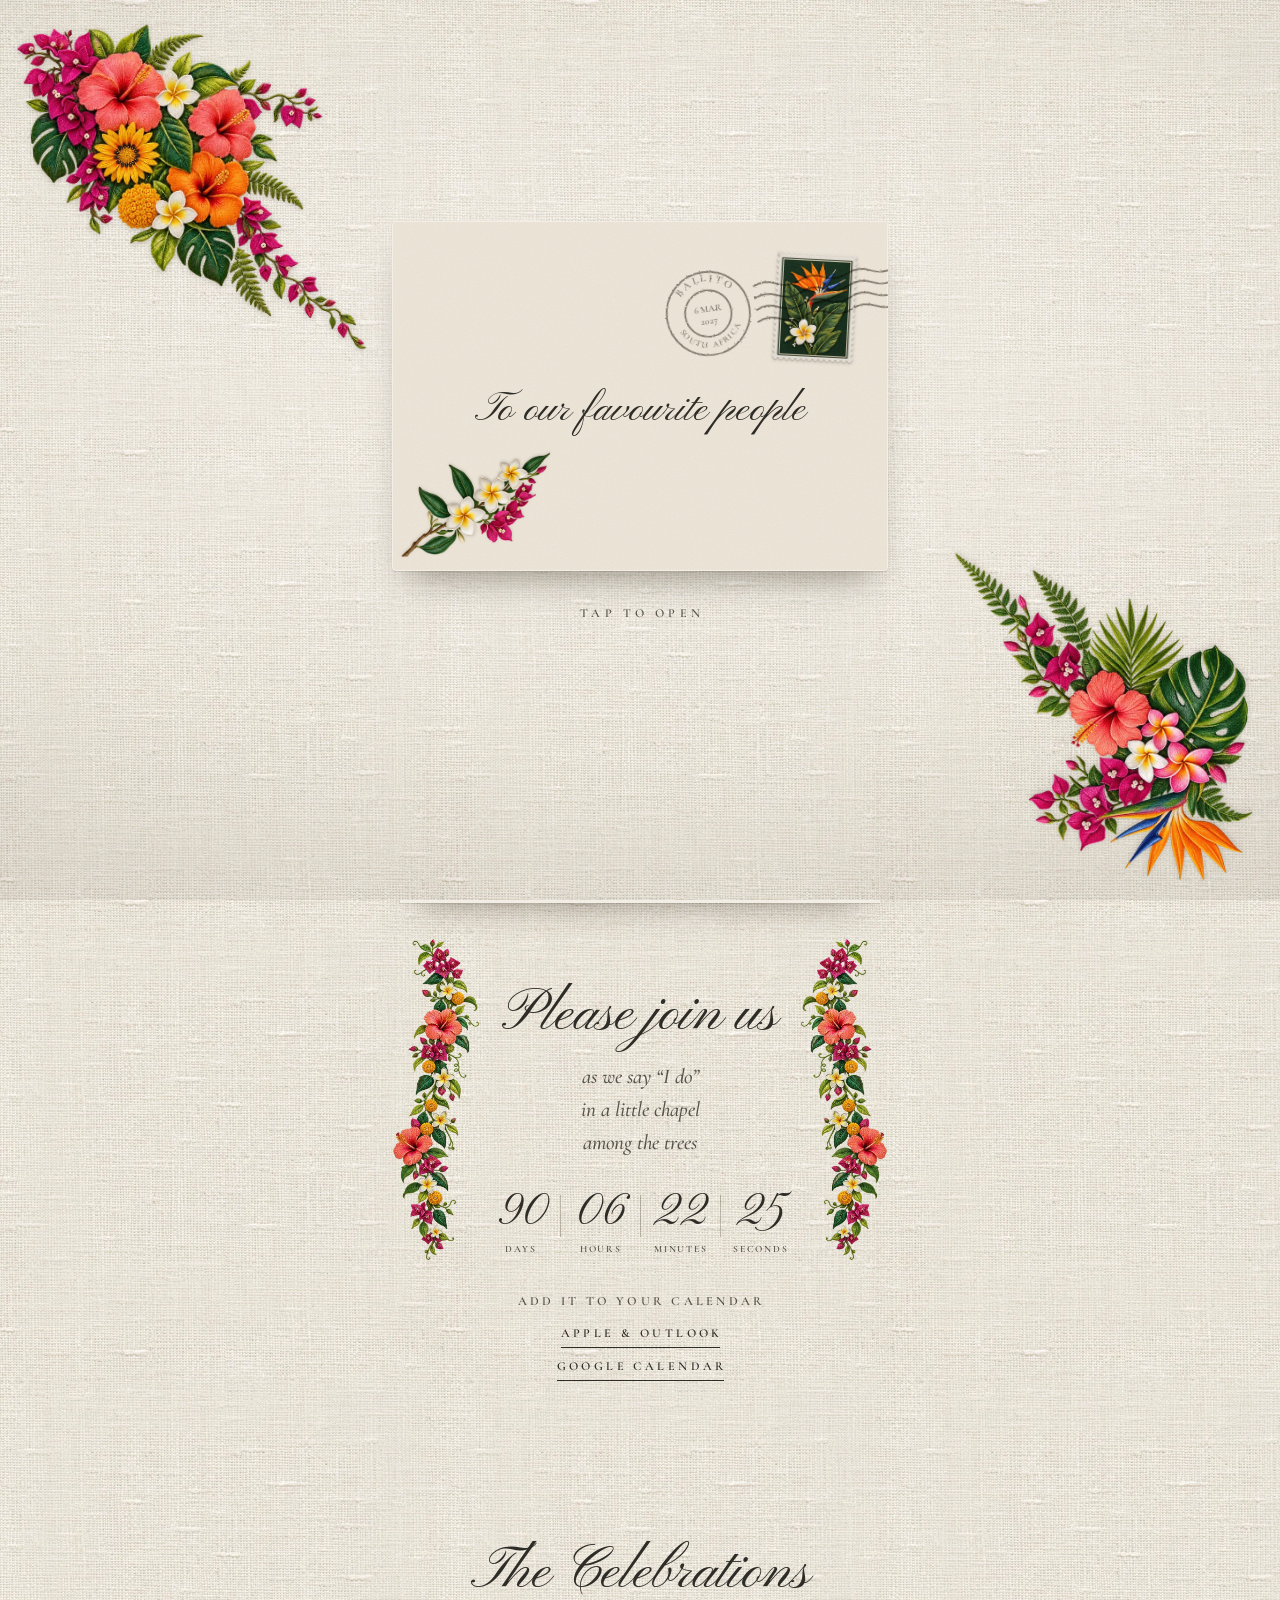
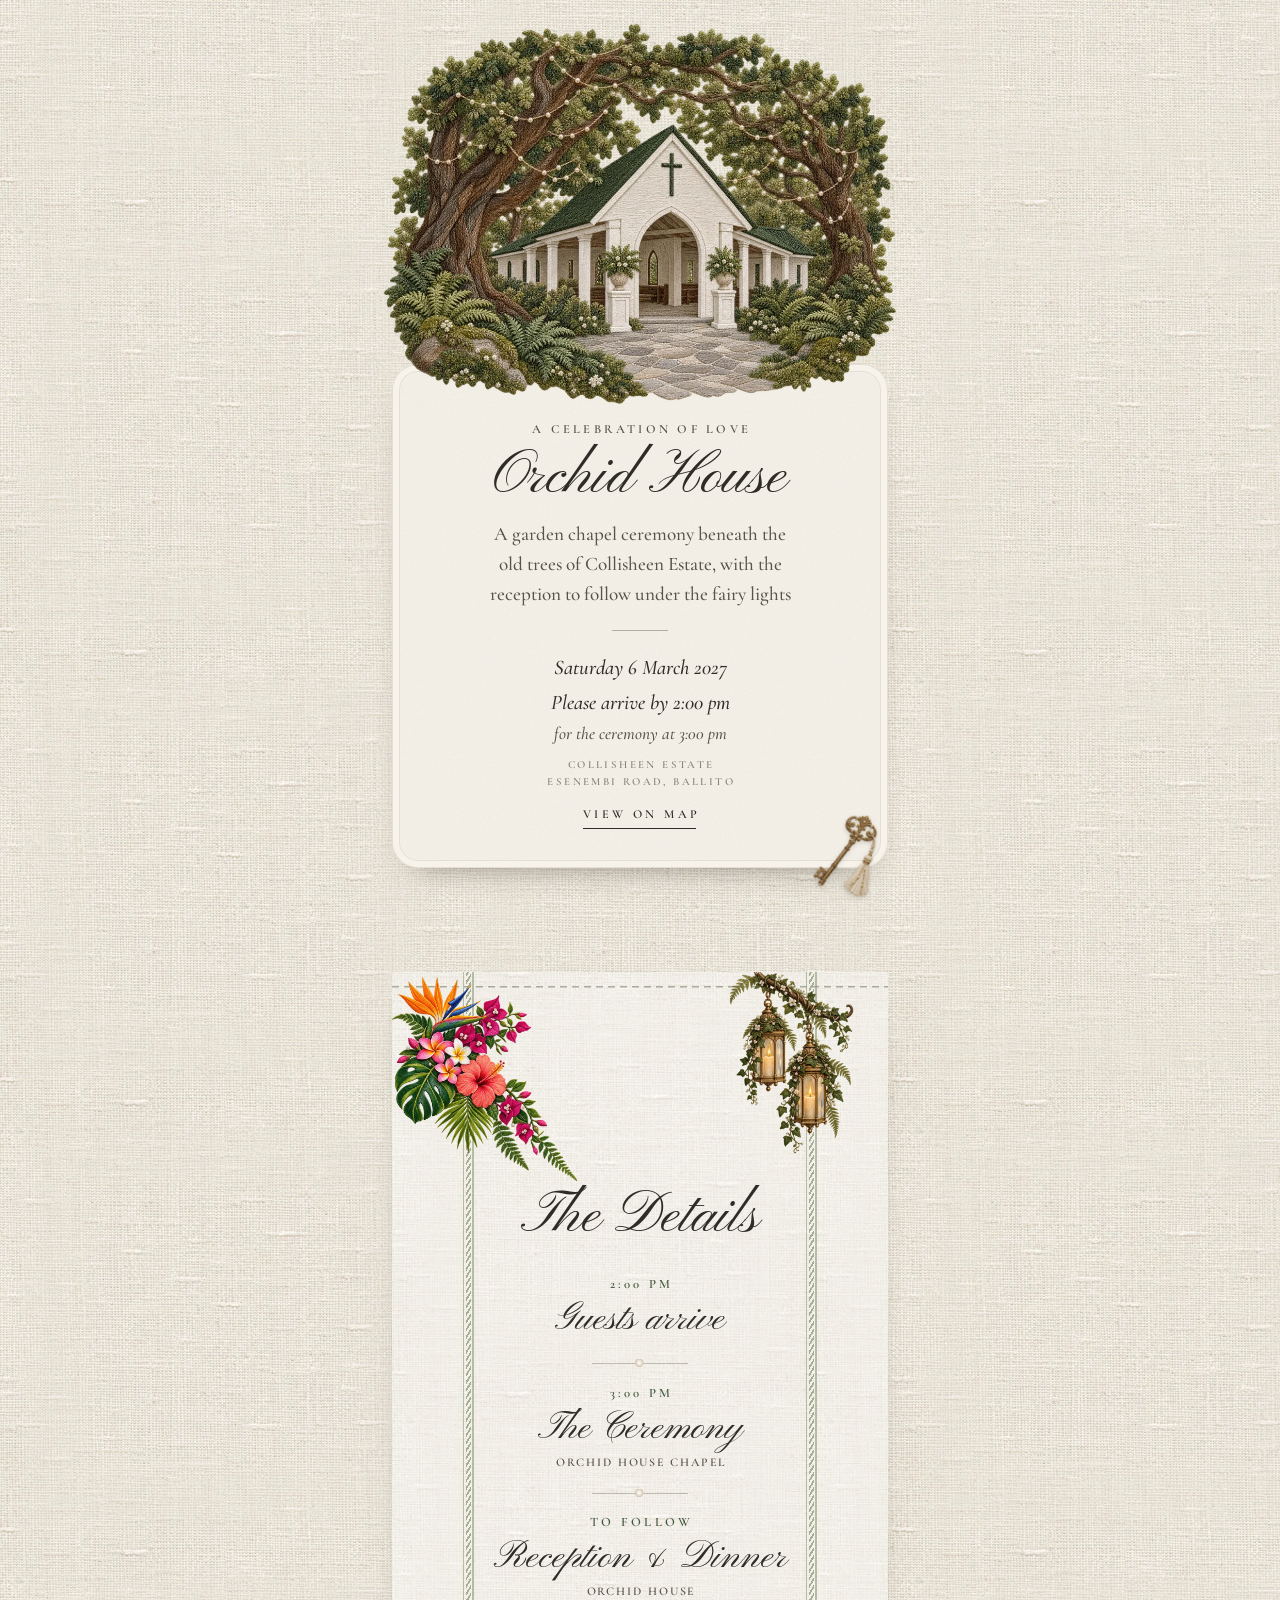
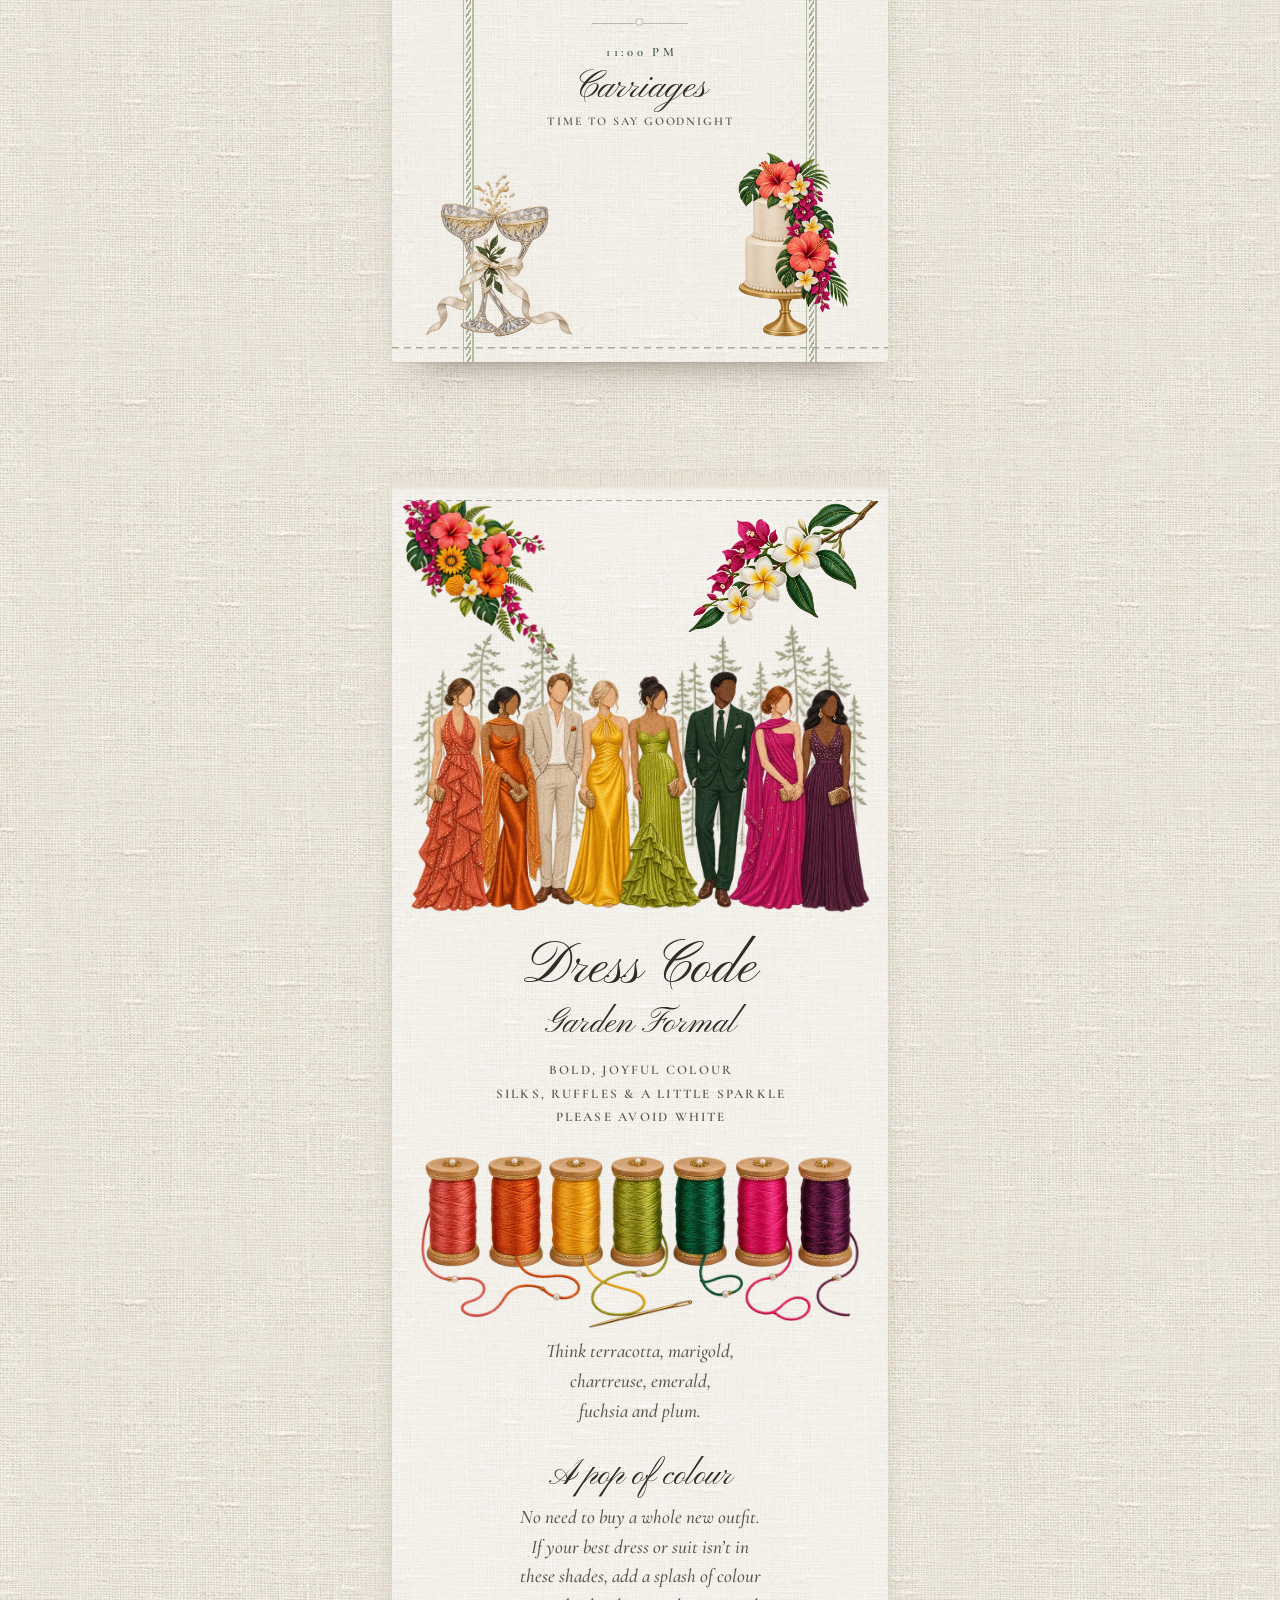
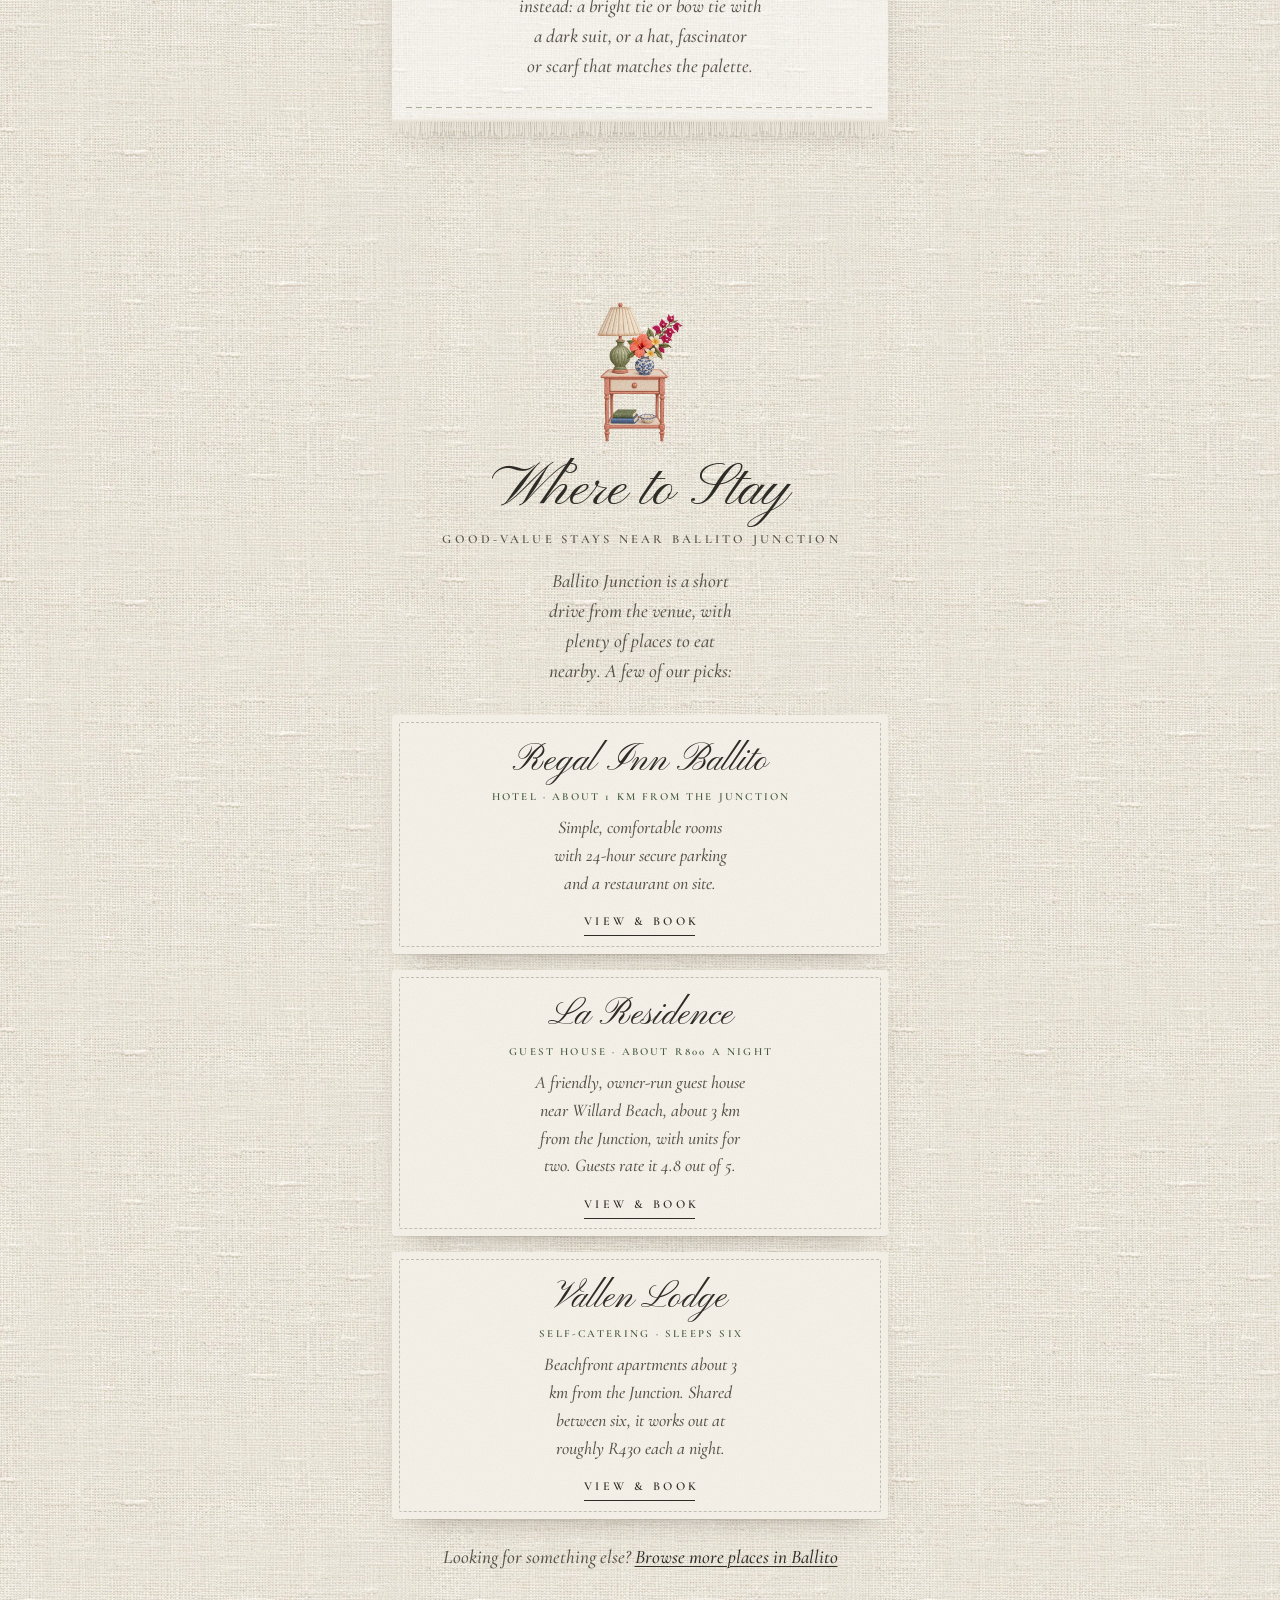
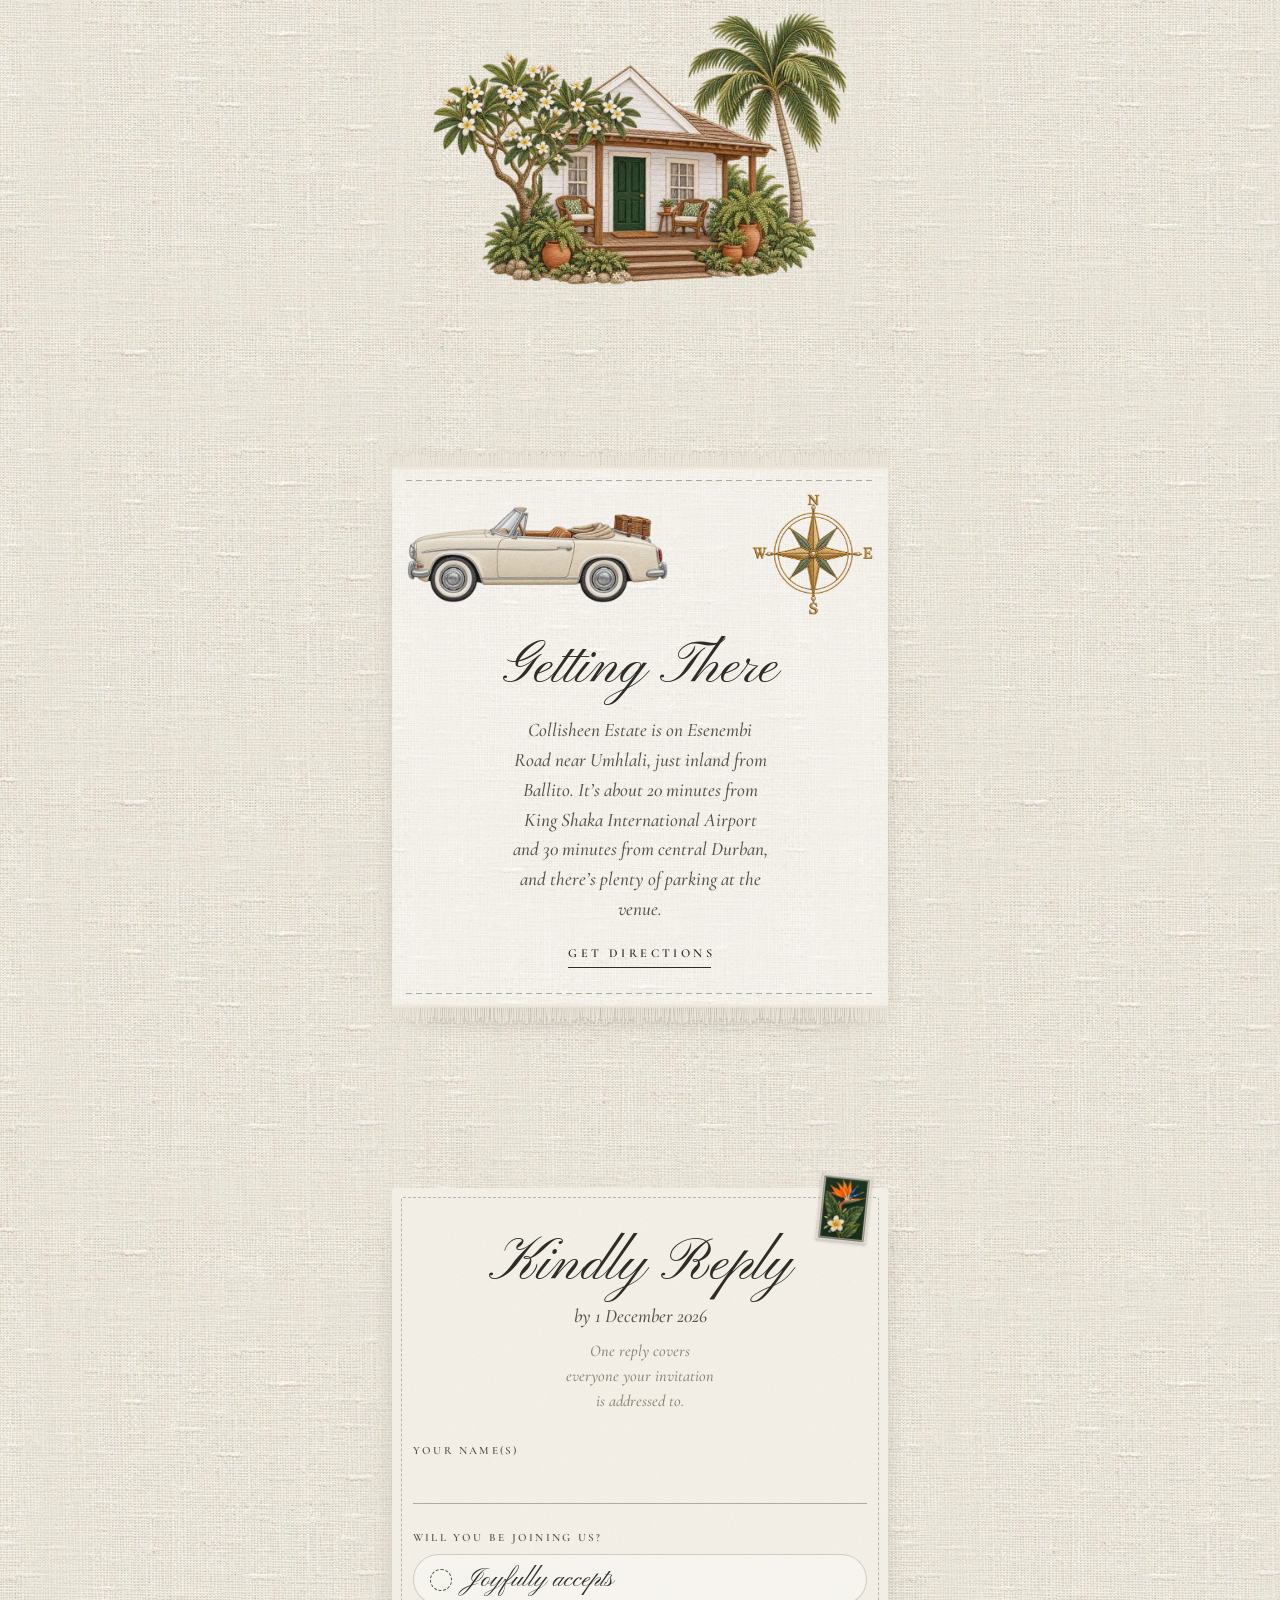
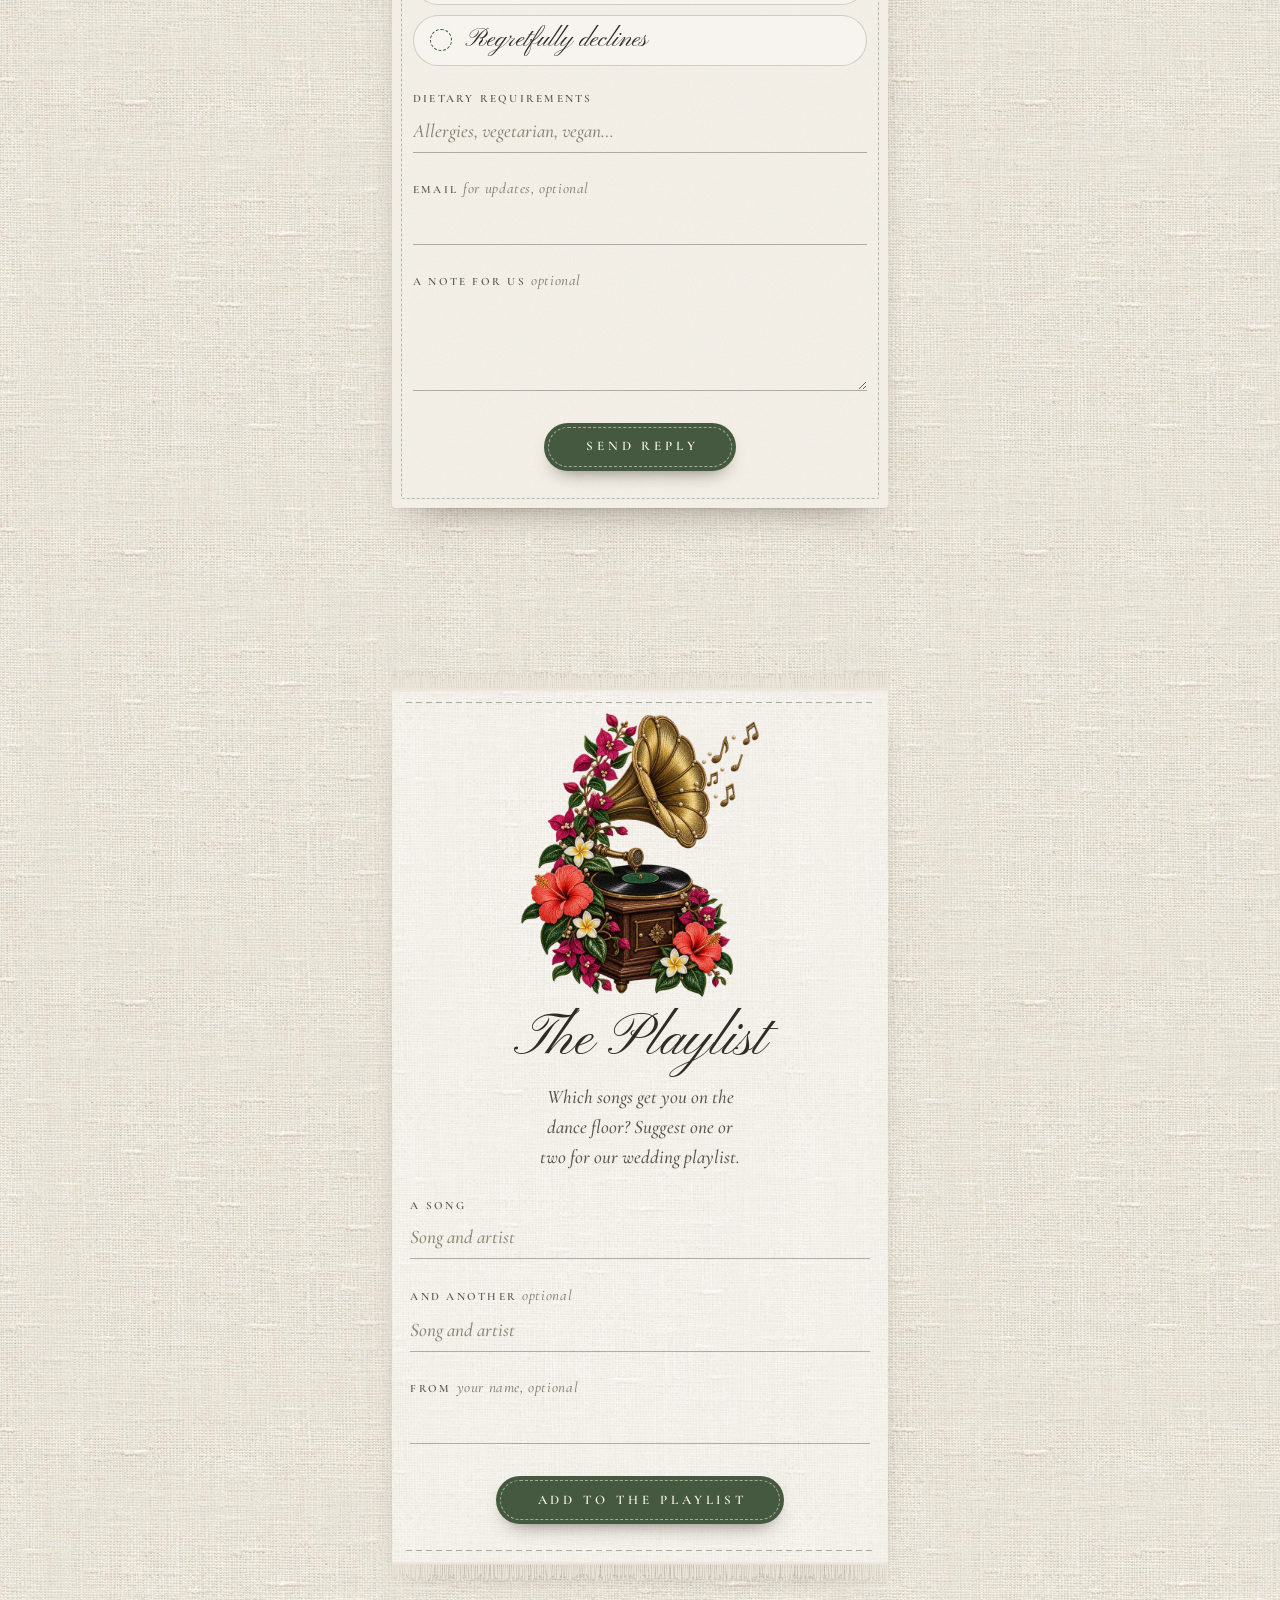
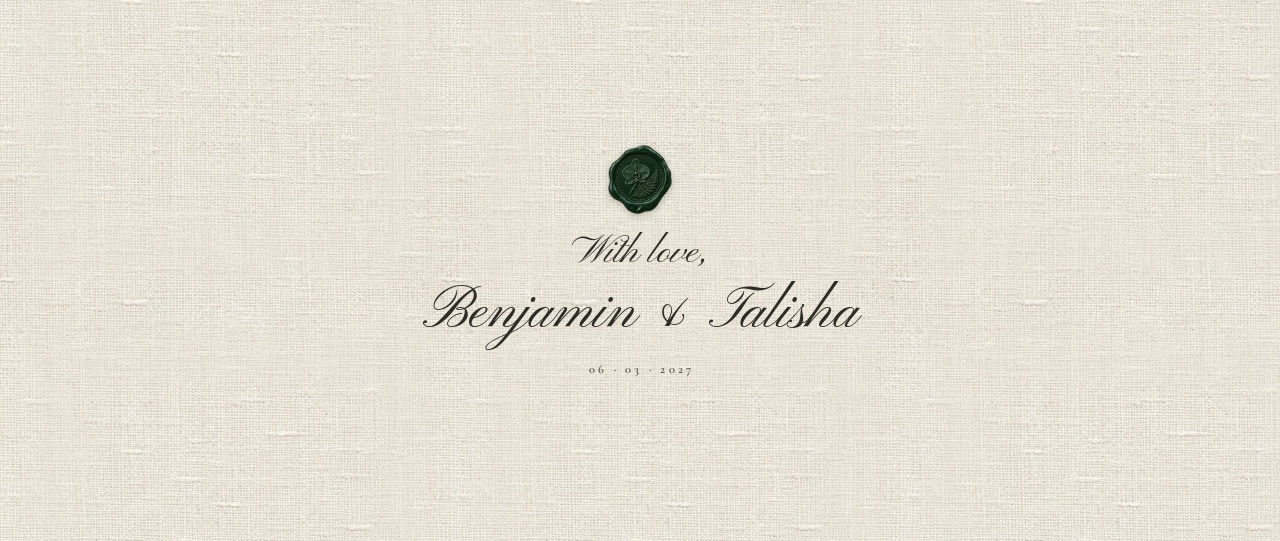
==== commit b2ed5393: "Fingerprint asset URLs so phones never show stale pictures GitHub Pages lets browsers reuse saved fi" ====
--- a/index.html
+++ b/index.html
@@ -14,21 +14,21 @@
 <meta property="og:url" content="https://benrodrigues05.github.io/rodrigues-wedding/">
 <meta property="og:title" content="Benjamin &amp; Talisha are getting married">
 <meta property="og:description" content="Saturday 6 March 2027 · Collisheen Estate, Ballito. Tap to open your invitation.">
-<meta property="og:image" content="https://benrodrigues05.github.io/rodrigues-wedding/assets/og.jpg">
+<meta property="og:image" content="https://benrodrigues05.github.io/rodrigues-wedding/assets/og.jpg?v=b39ef718">
 <meta property="og:image:width" content="1200">
 <meta property="og:image:height" content="630">
 <meta name="twitter:card" content="summary_large_image">
 
-<link rel="icon" type="image/png" href="assets/icon-64.png">
-<link rel="apple-touch-icon" href="assets/icon-180.png">
+<link rel="icon" type="image/png" href="assets/icon-64.png?v=c143e3c1">
+<link rel="apple-touch-icon" href="assets/icon-180.png?v=51b7f4c5">
 <link rel="preconnect" href="https://fonts.googleapis.com">
 <link rel="preconnect" href="https://fonts.gstatic.com" crossorigin>
 <link rel="stylesheet" href="https://fonts.googleapis.com/css2?family=Pinyon+Script&amp;display=block">
 <link rel="stylesheet" href="https://fonts.googleapis.com/css2?family=Cormorant+Garamond:ital,wght@0,400;0,500;0,600;1,400;1,500&amp;display=swap">
-<link rel="preload" as="image" href="assets/hero-arch.webp" type="image/webp">
-<link rel="stylesheet" href="styles.css">
+<link rel="preload" as="image" href="assets/hero-arch.webp?v=2796157a" type="image/webp">
+<link rel="stylesheet" href="styles.css?v=691ed3bb">
 <script>
-  /* Show the envelope only when JavaScript is running. If script.js fails to
+  /* Show the envelope only when JavaScript is running. If script.js?v=0f5ac863 fails to
      load or errors, the invitation is revealed instead of staying sealed. */
   (function (d) {
     var h = d.documentElement;
@@ -40,15 +40,15 @@
     });
   })(document);
 </script>
-<script src="script.js" defer></script>
+<script src="script.js?v=0f5ac863" defer></script>
 </head>
 <body>
 
-<!-- ============ THE ENVELOPE (shown first, opened by script.js) ============ -->
+<!-- ============ THE ENVELOPE (shown first, opened by script.js?v=0f5ac863) ============ -->
 <div class="scene" id="scene">
   <div class="scene-vignette" id="scene-vignette"></div>
-  <img class="scene-sprig scene-sprig--top" src="assets/coastal-corner.webp" width="640" height="667" alt="">
-  <img class="scene-sprig scene-sprig--bottom" src="assets/coastal-spray.webp" width="680" height="748" alt="">
+  <img class="scene-sprig scene-sprig--top" src="assets/coastal-corner.webp?v=c77b0b40" width="640" height="667" alt="">
+  <img class="scene-sprig scene-sprig--bottom" src="assets/coastal-spray.webp?v=dd65c2da" width="680" height="748" alt="">
 
   <div class="envelope" id="envelope" aria-hidden="true">
     <div class="env-back is-hidden" id="env-back">
@@ -74,11 +74,11 @@
           <path d="M0 0 H142 L74.5 55.2 Q71 57.6 67.5 55.2 Z" fill="url(#fl-c)" stroke="rgba(80,68,52,.2)" stroke-width="1" vector-effect="non-scaling-stroke"/>
         </svg>
       </div>
-      <img class="env-seal" id="env-seal" src="assets/seal.webp" width="360" height="391" alt="">
+      <img class="env-seal" id="env-seal" src="assets/seal.webp?v=17709065" width="360" height="391" alt="">
     </div>
 
     <div class="env-front" id="env-front">
-      <img class="env-stamp" src="assets/stamp.webp" width="300" height="398" alt="">
+      <img class="env-stamp" src="assets/stamp.webp?v=ea42b23d" width="300" height="398" alt="">
       <svg class="env-postmark" viewBox="0 0 200 80" focusable="false">
         <defs>
           <path id="pm-top" d="M 13 40 A 27 27 0 0 1 67 40"/>
@@ -106,7 +106,7 @@
         </g>
       </svg>
       <p class="env-to"><span class="env-recipient" id="recipient">To our favourite people</span></p>
-      <img class="env-sprig" src="assets/coastal-sprig.webp" width="720" height="501" alt="">
+      <img class="env-sprig" src="assets/coastal-sprig.webp?v=4014f4d6" width="720" height="501" alt="">
     </div>
   </div>
 
@@ -119,8 +119,8 @@
 <!-- Wide screens only: the same sprigs as on the envelope's table, so the
      page keeps the setting once the letter is open. -->
 <div class="table-decor" id="table-decor" aria-hidden="true">
-  <img class="table-sprig table-sprig--top" src="assets/coastal-corner.webp" width="640" height="667" alt="">
-  <img class="table-sprig table-sprig--bottom" src="assets/coastal-spray.webp" width="680" height="748" alt="">
+  <img class="table-sprig table-sprig--top" src="assets/coastal-corner.webp?v=c77b0b40" width="640" height="667" alt="">
+  <img class="table-sprig table-sprig--bottom" src="assets/coastal-spray.webp?v=dd65c2da" width="680" height="748" alt="">
 </div>
 
 <main class="suite" id="invitation">
@@ -129,7 +129,7 @@
   <header class="hero" id="top">
     <article class="hero-card" id="hero-card" tabindex="-1">
       <p class="eyebrow">The wedding of</p>
-      <img class="hero-arch" src="assets/hero-arch.webp" width="974" height="1499" alt="Benjamin and Talisha in a black-and-white photograph, framed by an embroidered stone arch of bougainvillea, hibiscus and frangipani">
+      <img class="hero-arch" src="assets/hero-arch.webp?v=2796157a" width="974" height="1499" alt="Benjamin and Talisha in a black-and-white photograph, framed by an embroidered stone arch of bougainvillea, hibiscus and frangipani">
       <h1 class="names">Benjamin <span class="amp">&amp;</span> Talisha</h1>
       <p class="hero-date">Saturday · 6 March 2027</p>
       <p class="hero-place">Collisheen Estate · Ballito</p>
@@ -139,8 +139,8 @@
 
   <!-- ============ 2. INVITATION + COUNTDOWN ============ -->
   <section class="families" id="invite" aria-labelledby="invite-title">
-    <img class="garland garland--left" src="assets/coastal-garland.webp" width="327" height="1200" alt="" loading="lazy" decoding="async">
-    <img class="garland garland--right" src="assets/coastal-garland.webp" width="327" height="1200" alt="" loading="lazy" decoding="async">
+    <img class="garland garland--left" src="assets/coastal-garland.webp?v=bdf24664" width="327" height="1200" alt="" loading="lazy" decoding="async">
+    <img class="garland garland--right" src="assets/coastal-garland.webp?v=bdf24664" width="327" height="1200" alt="" loading="lazy" decoding="async">
 
     <h2 class="script-title" id="invite-title">Please join us</h2>
     <p class="lede invite-lede">as we say &ldquo;I do&rdquo; in a little chapel among the trees</p>
@@ -157,7 +157,7 @@
     <div class="calendar">
       <p class="caps">Add it to your calendar</p>
       <p class="calendar-links">
-        <a class="text-link" href="assets/wedding.ics">Apple &amp; Outlook</a>
+        <a class="text-link" href="assets/wedding.ics?v=1353c91b">Apple &amp; Outlook</a>
         <a class="text-link" href="https://calendar.google.com/calendar/render?action=TEMPLATE&amp;text=Benjamin%20%26%20Talisha%27s%20Wedding&amp;dates=20270306T120000Z%2F20270306T210000Z&amp;location=Orchid%20House%2C%20Collisheen%20Estate%2C%20Esenembi%20Road%2C%20Ballito&amp;details=Please%20arrive%20by%202pm.%20Ceremony%20at%203pm%20in%20the%20chapel%20at%20Orchid%20House%2C%20reception%20to%20follow%20until%2011pm.%20https%3A%2F%2Fbenrodrigues05.github.io%2Frodrigues-wedding%2F" target="_blank" rel="noopener">Google Calendar</a>
       </p>
     </div>
@@ -167,7 +167,7 @@
   <!-- ============ 3. THE CELEBRATIONS: where and when ============ -->
   <section class="celebrations" id="venue" aria-labelledby="venue-title">
     <h2 class="script-title" id="venue-title">The Celebrations</h2>
-    <img class="motif chapel" src="assets/chapel.webp" width="1000" height="745" alt="An embroidered white chapel with a green roof beneath huge old trees strung with fairy lights" loading="lazy" decoding="async">
+    <img class="motif chapel" src="assets/chapel.webp?v=abb44a5b" width="1000" height="745" alt="An embroidered white chapel with a green roof beneath huge old trees strung with fairy lights" loading="lazy" decoding="async">
     <div class="venue-card">
       <p class="caps">A celebration of love</p>
       <h3 class="venue-name">Orchid House</h3>
@@ -176,7 +176,7 @@
       <p class="venue-when"><span>Saturday 6 March 2027</span><span>Please arrive by 2:00 pm</span><span class="venue-when-small">for the ceremony at 3:00 pm</span></p>
       <p class="venue-address"><span>Collisheen Estate</span><span>Esenembi Road, Ballito</span></p>
       <a class="text-link" href="https://www.google.com/maps/search/?api=1&amp;query=Collisheen%20Estate%20Ballito" target="_blank" rel="noopener">View on map</a>
-      <img class="venue-key" src="assets/key.webp" width="257" height="360" alt="" loading="lazy" decoding="async">
+      <img class="venue-key" src="assets/key.webp?v=507e3230" width="257" height="360" alt="" loading="lazy" decoding="async">
     </div>
   </section>
 
@@ -184,8 +184,8 @@
   <!-- ============ 4. THE DETAILS: the running order (striped linen) ============ -->
   <section class="details" id="details" aria-labelledby="details-title">
     <div class="details-panel">
-      <img class="motif details-tl" src="assets/coastal-spray.webp" width="680" height="748" alt="" loading="lazy" decoding="async">
-      <img class="motif details-tr" src="assets/lanterns.webp" width="434" height="640" alt="" loading="lazy" decoding="async">
+      <img class="motif details-tl" src="assets/coastal-spray.webp?v=dd65c2da" width="680" height="748" alt="" loading="lazy" decoding="async">
+      <img class="motif details-tr" src="assets/lanterns.webp?v=c26fea3b" width="434" height="640" alt="" loading="lazy" decoding="async">
       <h2 class="script-title details-title" id="details-title">The Details</h2>
 
       <!-- TODO: reception and dinner times when confirmed -->
@@ -211,8 +211,8 @@
         </li>
       </ol>
 
-      <img class="motif details-bl" src="assets/champagne.webp" width="520" height="579" alt="" loading="lazy" decoding="async">
-      <img class="motif details-br" src="assets/cake.webp" width="385" height="640" alt="" loading="lazy" decoding="async">
+      <img class="motif details-bl" src="assets/champagne.webp?v=5cf81765" width="520" height="579" alt="" loading="lazy" decoding="async">
+      <img class="motif details-br" src="assets/cake.webp?v=f2ed0869" width="385" height="640" alt="" loading="lazy" decoding="async">
     </div>
   </section>
 
@@ -221,14 +221,14 @@
   <section class="dress" id="dress-code" aria-labelledby="dress-title">
     <div class="napkin">
       <div class="napkin-sprigs">
-        <img class="motif" src="assets/coastal-corner.webp" width="640" height="667" alt="" loading="lazy" decoding="async">
-        <img class="motif" src="assets/coastal-sprig.webp" width="720" height="501" alt="" loading="lazy" decoding="async">
-      </div>
-      <img class="motif guests" src="assets/guests.webp" width="1100" height="697" alt="Embroidered guests in terracotta, orange, marigold, chartreuse, fuchsia and plum gowns, and sand and forest-green suits" loading="lazy" decoding="async">
+        <img class="motif" src="assets/coastal-corner.webp?v=c77b0b40" width="640" height="667" alt="" loading="lazy" decoding="async">
+        <img class="motif" src="assets/coastal-sprig.webp?v=4014f4d6" width="720" height="501" alt="" loading="lazy" decoding="async">
+      </div>
+      <img class="motif guests" src="assets/guests.webp?v=6ffe99b5" width="1100" height="697" alt="Embroidered guests in terracotta, orange, marigold, chartreuse, fuchsia and plum gowns, and sand and forest-green suits" loading="lazy" decoding="async">
       <h2 class="script-title" id="dress-title">Dress Code</h2>
       <p class="script-sub dress-name">Garden Formal</p>
       <p class="lines lines--soft"><span>Bold, joyful colour</span><span>Silks, ruffles &amp; a little sparkle</span><span>Please avoid white</span></p>
-      <img class="motif threads" src="assets/threads.webp" width="1000" height="396" alt="Spools of thread in terracotta, orange, marigold, chartreuse, emerald, fuchsia and plum" loading="lazy" decoding="async">
+      <img class="motif threads" src="assets/threads.webp?v=53d33517" width="1000" height="396" alt="Spools of thread in terracotta, orange, marigold, chartreuse, emerald, fuchsia and plum" loading="lazy" decoding="async">
       <p class="palette-note">Think terracotta, marigold, chartreuse, emerald, fuchsia and plum.</p>
       <div class="pop">
         <p class="script-sub pop-title">A pop of colour</p>
@@ -240,7 +240,7 @@
 
   <!-- ============ 6. WHERE TO STAY ============ -->
   <section class="stay" id="stay" aria-labelledby="stay-title">
-    <img class="motif nightstand" src="assets/nightstand.webp" width="295" height="480" alt="" loading="lazy" decoding="async">
+    <img class="motif nightstand" src="assets/nightstand.webp?v=538ce414" width="295" height="480" alt="" loading="lazy" decoding="async">
     <h2 class="script-title" id="stay-title">Where to Stay</h2>
     <p class="caps">Good-value stays near Ballito Junction</p>
     <p class="lede">Ballito Junction is a short drive from the venue, with plenty of places to eat nearby. A few of our picks:</p>
@@ -267,7 +267,7 @@
     </ul>
     <p class="stay-more">Looking for something else? <a href="https://www.lekkeslaap.co.za/accommodation-in/ballito" target="_blank" rel="noopener">Browse more places in Ballito</a></p>
 
-    <img class="motif cottage" src="assets/cottage.webp" width="1000" height="662" alt="An embroidered whitewashed guest cottage with a frangipani tree and a palm" loading="lazy" decoding="async">
+    <img class="motif cottage" src="assets/cottage.webp?v=542e13ec" width="1000" height="662" alt="An embroidered whitewashed guest cottage with a frangipani tree and a palm" loading="lazy" decoding="async">
   </section>
 
 
@@ -275,8 +275,8 @@
   <section class="travel" id="travel" aria-labelledby="travel-title">
     <div class="napkin napkin--travel">
       <div class="travel-motifs">
-        <img class="motif travel-car" src="assets/car.webp" width="640" height="238" alt="" loading="lazy" decoding="async">
-        <img class="motif travel-compass" src="assets/compass.webp" width="380" height="381" alt="" loading="lazy" decoding="async">
+        <img class="motif travel-car" src="assets/car.webp?v=56fcea1b" width="640" height="238" alt="" loading="lazy" decoding="async">
+        <img class="motif travel-compass" src="assets/compass.webp?v=d513d0b9" width="380" height="381" alt="" loading="lazy" decoding="async">
       </div>
       <h2 class="script-title" id="travel-title">Getting There</h2>
       <p class="lede">Collisheen Estate is on Esenembi Road near Umhlali, just inland from Ballito. It&rsquo;s about 20 minutes from King Shaka International Airport and 30 minutes from central Durban, and there&rsquo;s plenty of parking at the venue.</p>
@@ -288,7 +288,7 @@
   <!-- ============ 8. RSVP (reply card) ============ -->
   <section class="rsvp" id="rsvp" aria-labelledby="rsvp-title">
     <div class="reply-card">
-      <img class="reply-stamp" src="assets/stamp.webp" width="300" height="398" alt="" loading="lazy" decoding="async">
+      <img class="reply-stamp" src="assets/stamp.webp?v=ea42b23d" width="300" height="398" alt="" loading="lazy" decoding="async">
       <h2 class="script-title" id="rsvp-title">Kindly Reply</h2>
       <p class="reply-by">by 1 December 2026</p>
       <p class="reply-note">One reply covers everyone your invitation is addressed to.</p>
@@ -338,7 +338,7 @@
       </form>
 
       <div class="reply-done" id="rsvp-done" tabindex="-1" hidden>
-        <img class="done-seal" src="assets/seal.webp" width="360" height="391" alt="">
+        <img class="done-seal" src="assets/seal.webp?v=17709065" width="360" height="391" alt="">
         <p class="script-title done-title">Thank you, <span id="done-name"></span></p>
         <p class="lede" id="done-message"></p>
         <a class="text-link" id="done-playlist" href="#playlist" hidden>Add a song to the playlist</a>
@@ -351,7 +351,7 @@
   <!-- ============ 9. THE PLAYLIST (fringed napkin) ============ -->
   <section class="playlist" id="playlist" aria-labelledby="playlist-title">
     <div class="napkin napkin--playlist">
-      <img class="motif gramophone" src="assets/gramophone.webp" width="640" height="762" alt="" loading="lazy" decoding="async">
+      <img class="motif gramophone" src="assets/gramophone.webp?v=53620f89" width="640" height="762" alt="" loading="lazy" decoding="async">
       <h2 class="script-title" id="playlist-title">The Playlist</h2>
       <p class="lede">Which songs get you on the dance floor? Suggest one or two for our wedding playlist.</p>
 
@@ -394,7 +394,7 @@
 
   <!-- ============ CLOSING ============ -->
   <footer class="closing">
-    <img class="closing-seal" src="assets/seal.webp" width="360" height="391" alt="" loading="lazy" decoding="async">
+    <img class="closing-seal" src="assets/seal.webp?v=17709065" width="360" height="391" alt="" loading="lazy" decoding="async">
     <p class="script-sub">With love,</p>
     <p class="closing-names">Benjamin &amp; Talisha</p>
     <p class="caps">06 · 03 · 2027</p>
--- a/styles.css
+++ b/styles.css
@@ -34,7 +34,7 @@
   --gutter: 16px;
   --column: 34rem;
   --paper-grain: url("data:image/svg+xml,%3Csvg xmlns='http://www.w3.org/2000/svg' width='180' height='180'%3E%3Cfilter id='n'%3E%3CfeTurbulence type='fractalNoise' baseFrequency='.85' numOctaves='3' stitchTiles='stitch'/%3E%3CfeColorMatrix values='0 0 0 0 .32 0 0 0 0 .28 0 0 0 0 .22 0 0 0 .1 0'/%3E%3C/filter%3E%3Crect width='100%25' height='100%25' filter='url(%23n)'/%3E%3C/svg%3E");
-  --linen-tex: url("assets/linen.webp");
+  --linen-tex: url("assets/linen.webp?v=b192e972");
 
   color-scheme: light;
 }
@@ -187,7 +187,7 @@
   position: absolute;
   inset: 5% 4.5% 0;
   border-radius: 2px 2px 0 0;
-  background: url("assets/liner.webp") 50% 0 / 150px 150px;
+  background: url("assets/liner.webp?v=797885ae") 50% 0 / 150px 150px;
 }
 .env-wall::after {            /* shadow inside the envelope's mouth */
   content: "";
@@ -221,7 +221,7 @@
 .flap-paper,
 .flap-liner { position: absolute; inset: 0; }
 .flap-paper { clip-path: polygon(0 0, 100% 0, 50% 100%); background: #E7DFD0; }
-.flap-liner { clip-path: polygon(5.5% 0, 94.5% 0, 50% 90%); background: url("assets/liner.webp") 50% 0 / 150px 150px; }
+.flap-liner { clip-path: polygon(5.5% 0, 94.5% 0, 50% 90%); background: url("assets/liner.webp?v=797885ae") 50% 0 / 150px 150px; }
 
 .env-seal {
   position: absolute;
@@ -233,7 +233,7 @@
   filter: drop-shadow(0 2px 2.5px rgba(var(--shadow), .35));
 }
 
-/* --- the folded letter (geometry is set by script.js) --- */
+/* --- the folded letter (geometry is set by script.js?v=0f5ac863) --- */
 .letter {
   position: absolute;
   z-index: 3;
@@ -750,7 +750,7 @@
   left: 0;
   right: 0;
   height: 20px;
-  background: url("assets/fringe.svg") 0 0 / 180px 20px repeat-x;
+  background: url("assets/fringe.svg?v=9f7962ef") 0 0 / 180px 20px repeat-x;
   filter: drop-shadow(0 1px 1px rgba(var(--shadow), .12));
 }
 .napkin::before { bottom: calc(100% - 1px); scale: 1 -1; }
@@ -1057,7 +1057,7 @@
 .closing-names { margin: 0 0 .5rem; font: 400 var(--fs-title)/1.1 var(--font-script); }
 
 
-/* --- floating RSVP shortcut (shown by script.js once you scroll) --- */
+/* --- floating RSVP shortcut (shown by script.js?v=0f5ac863 once you scroll) --- */
 .rsvp-fab {
   position: fixed;
   z-index: 40;
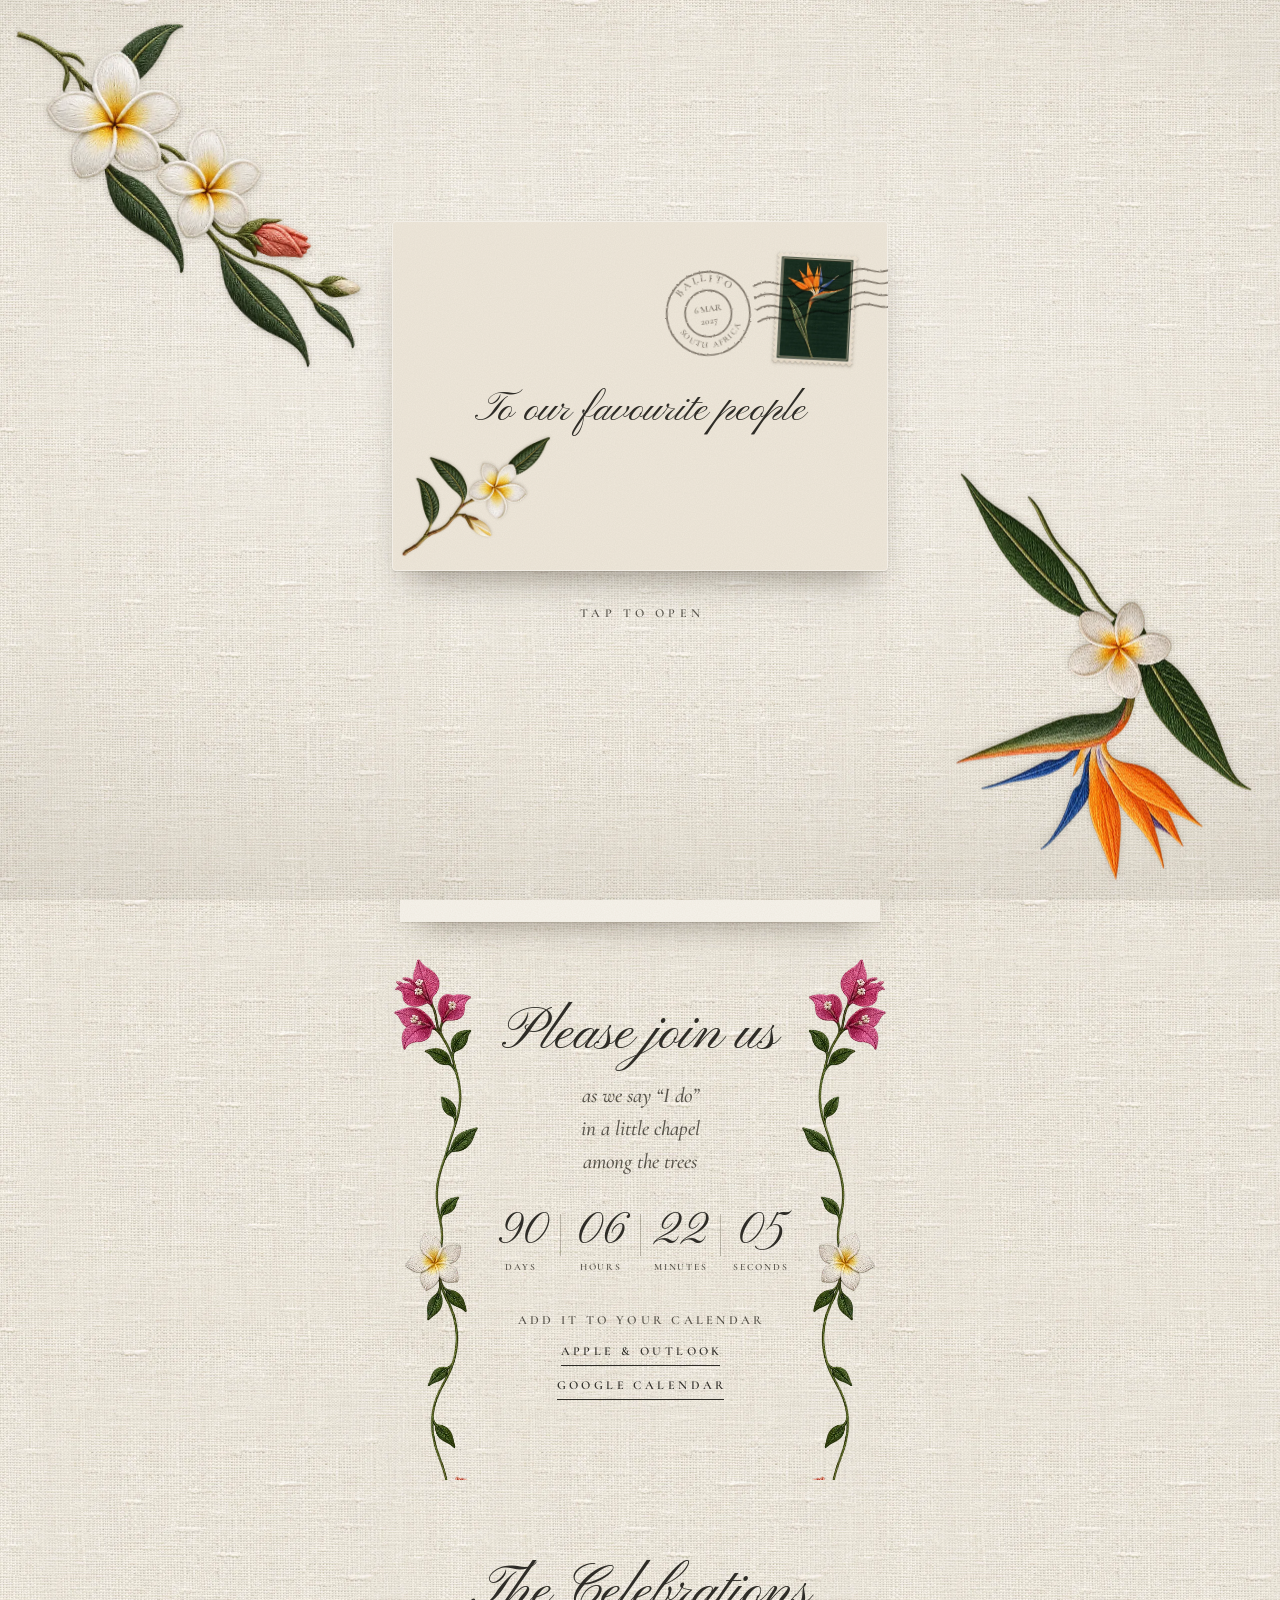
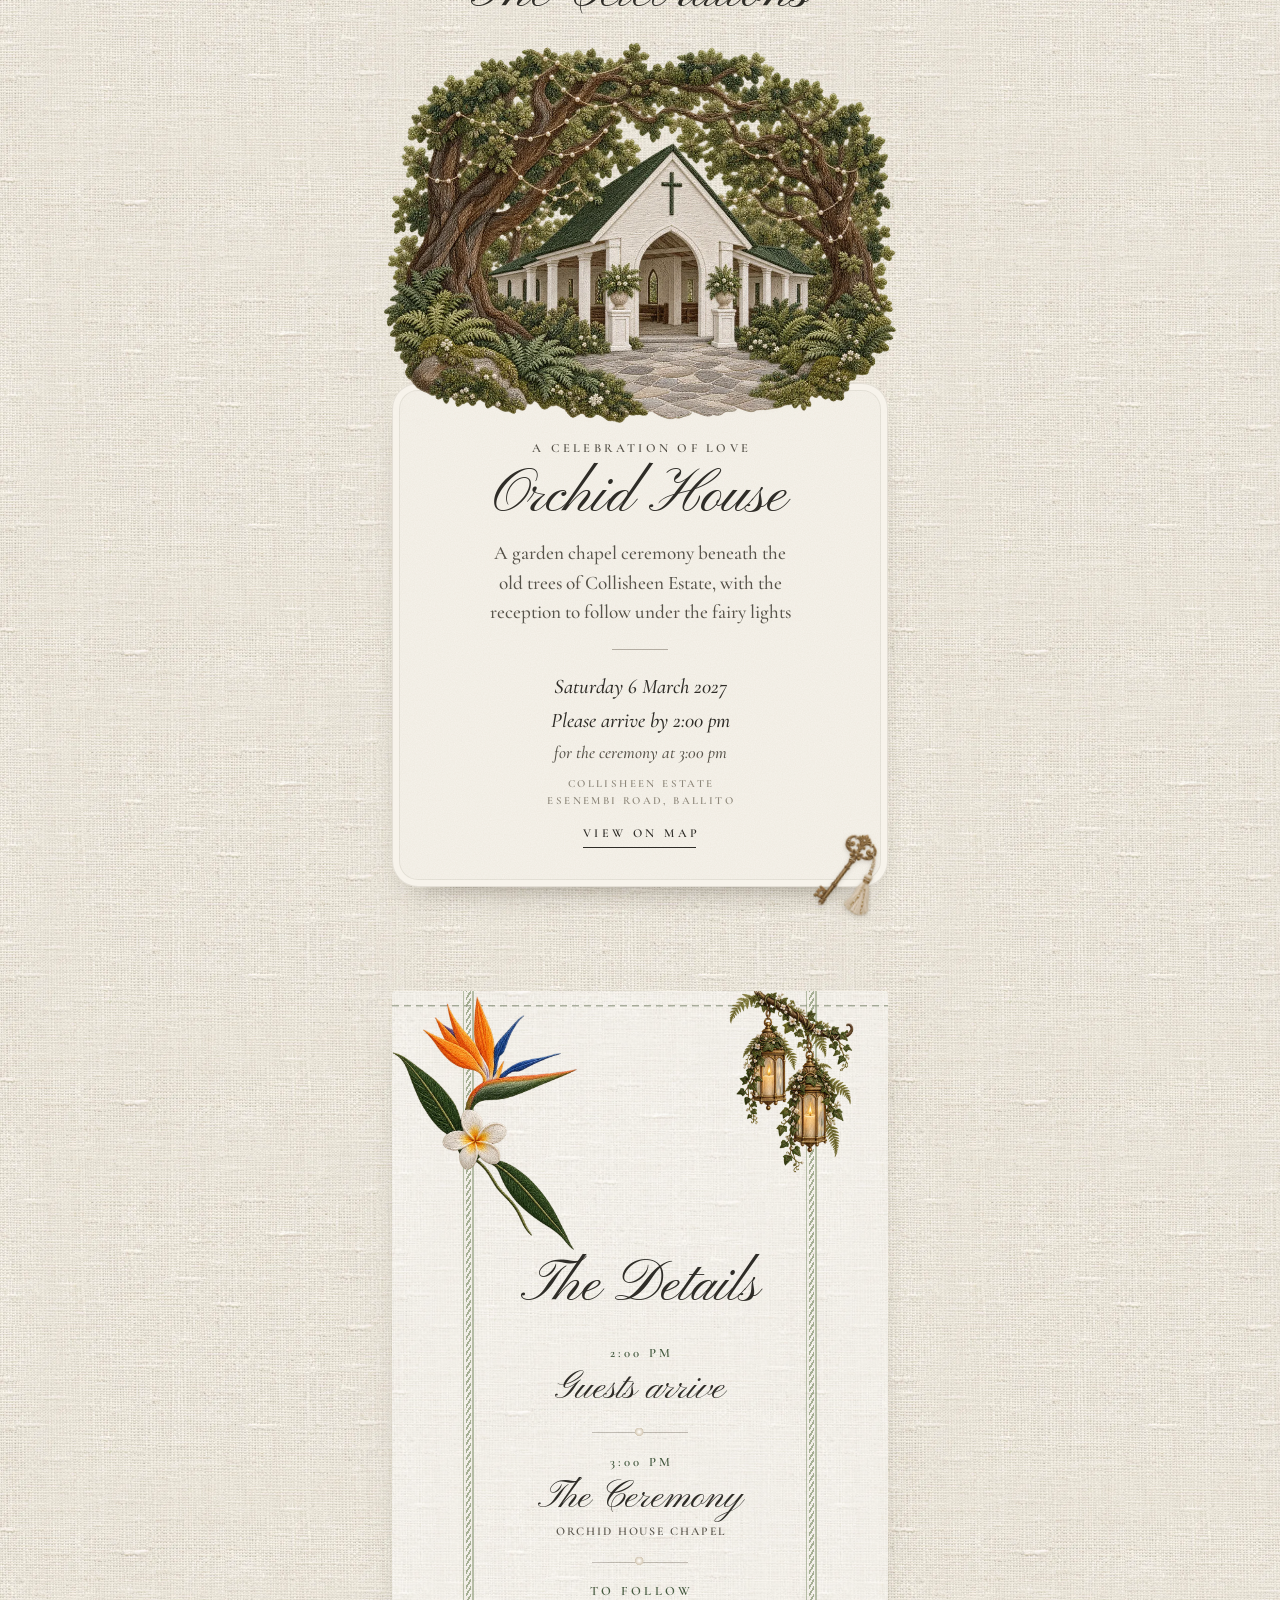
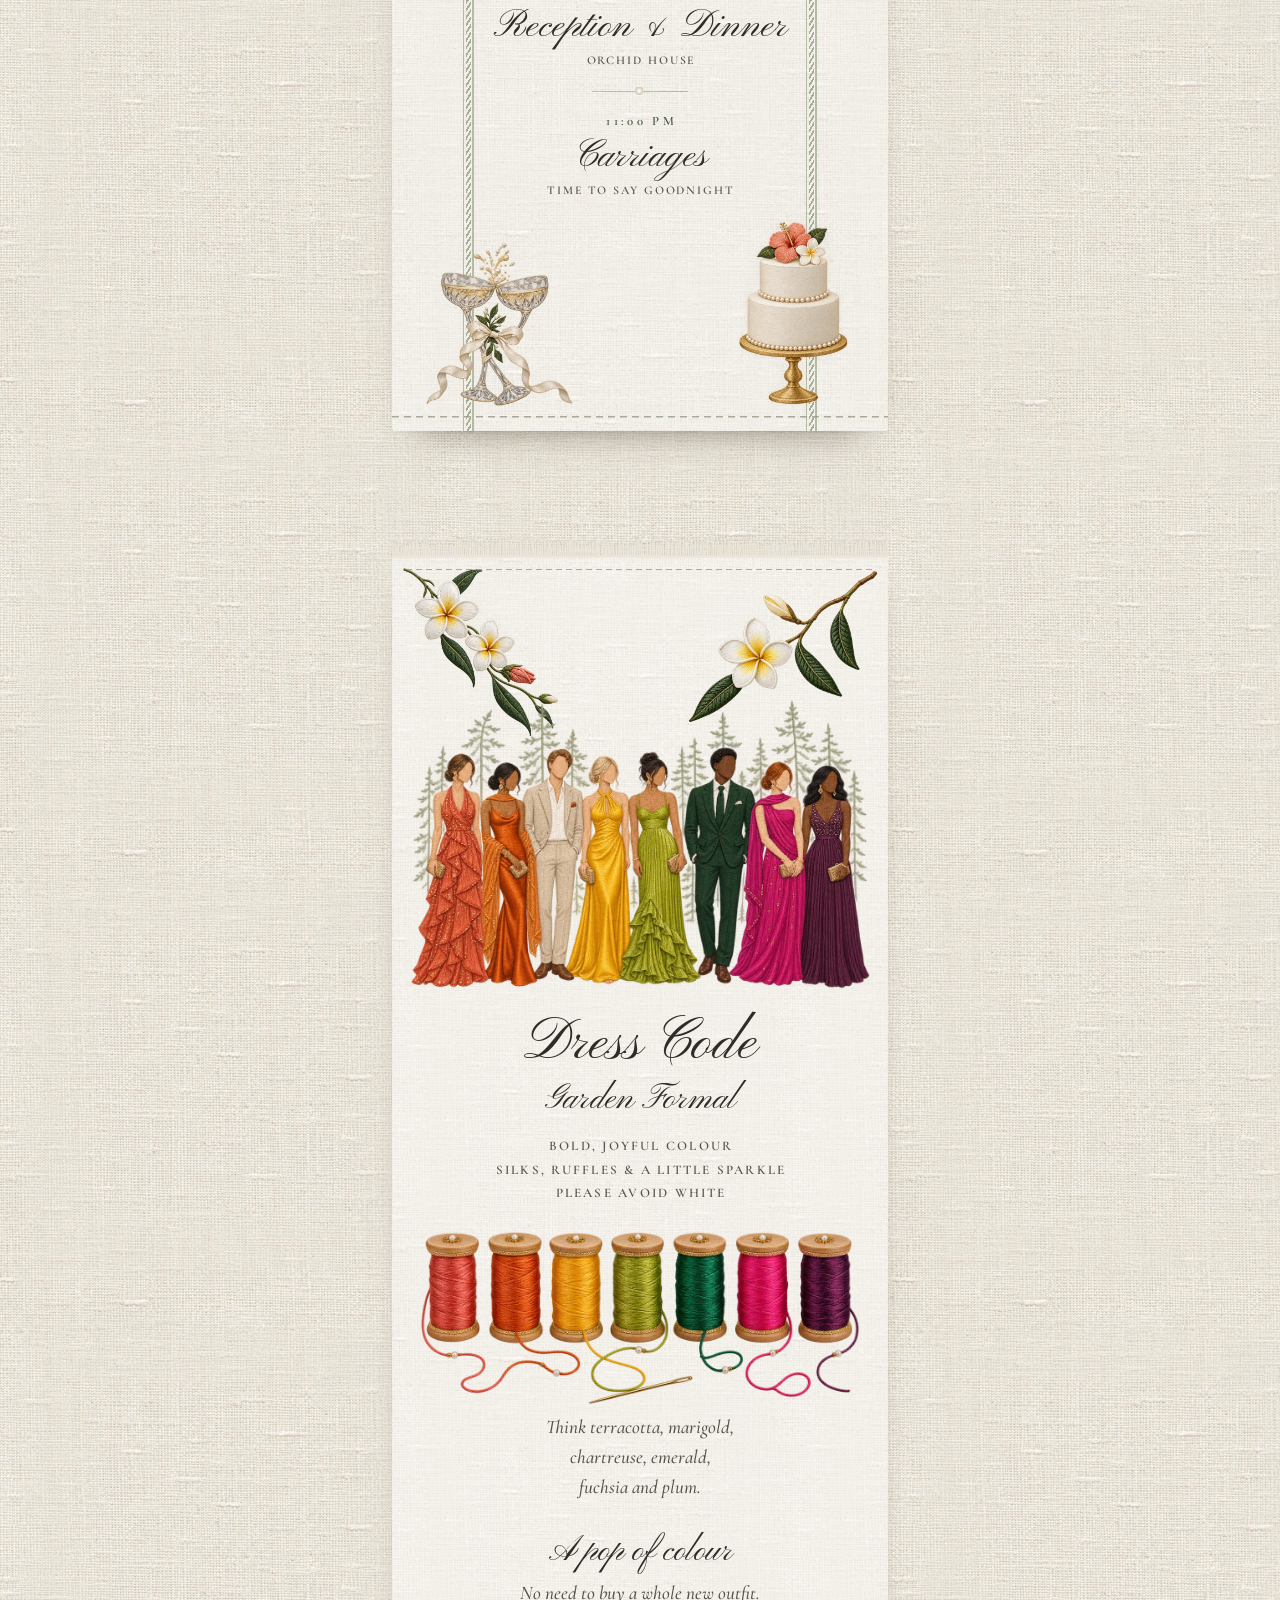
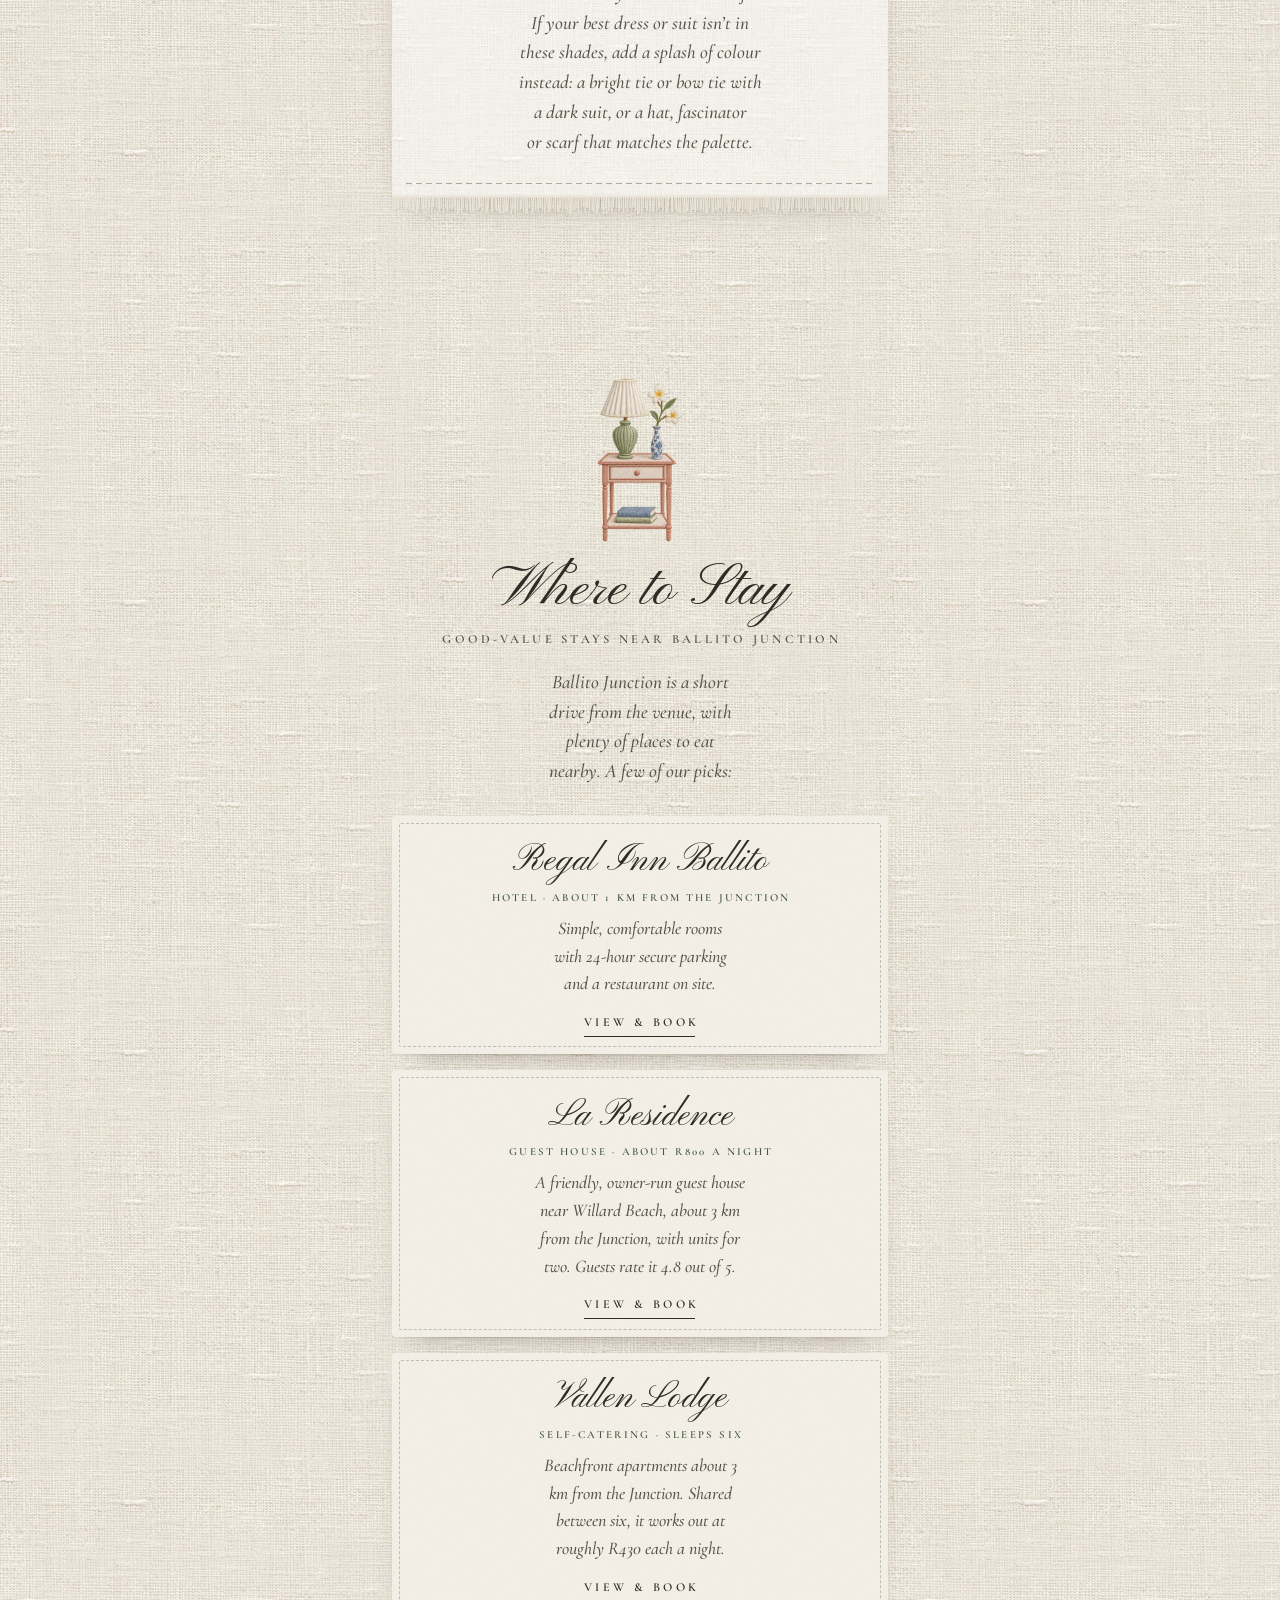
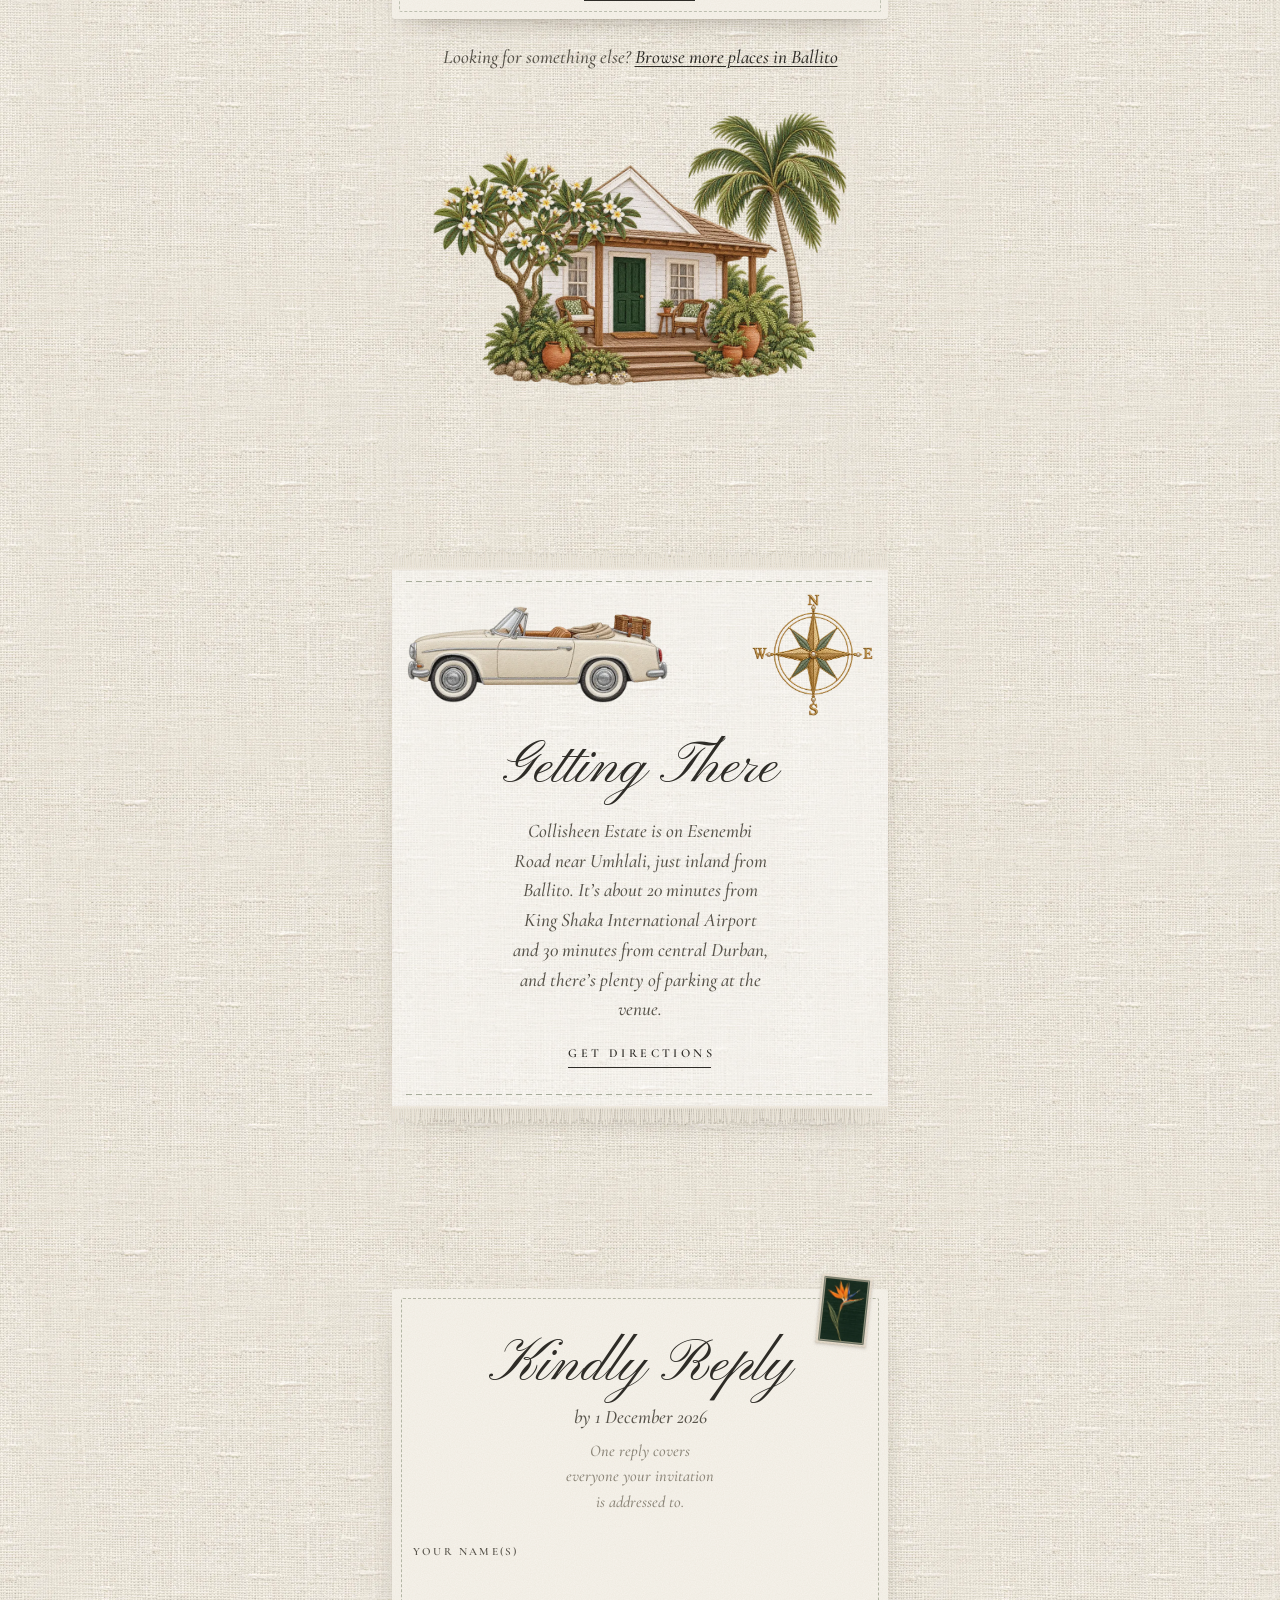
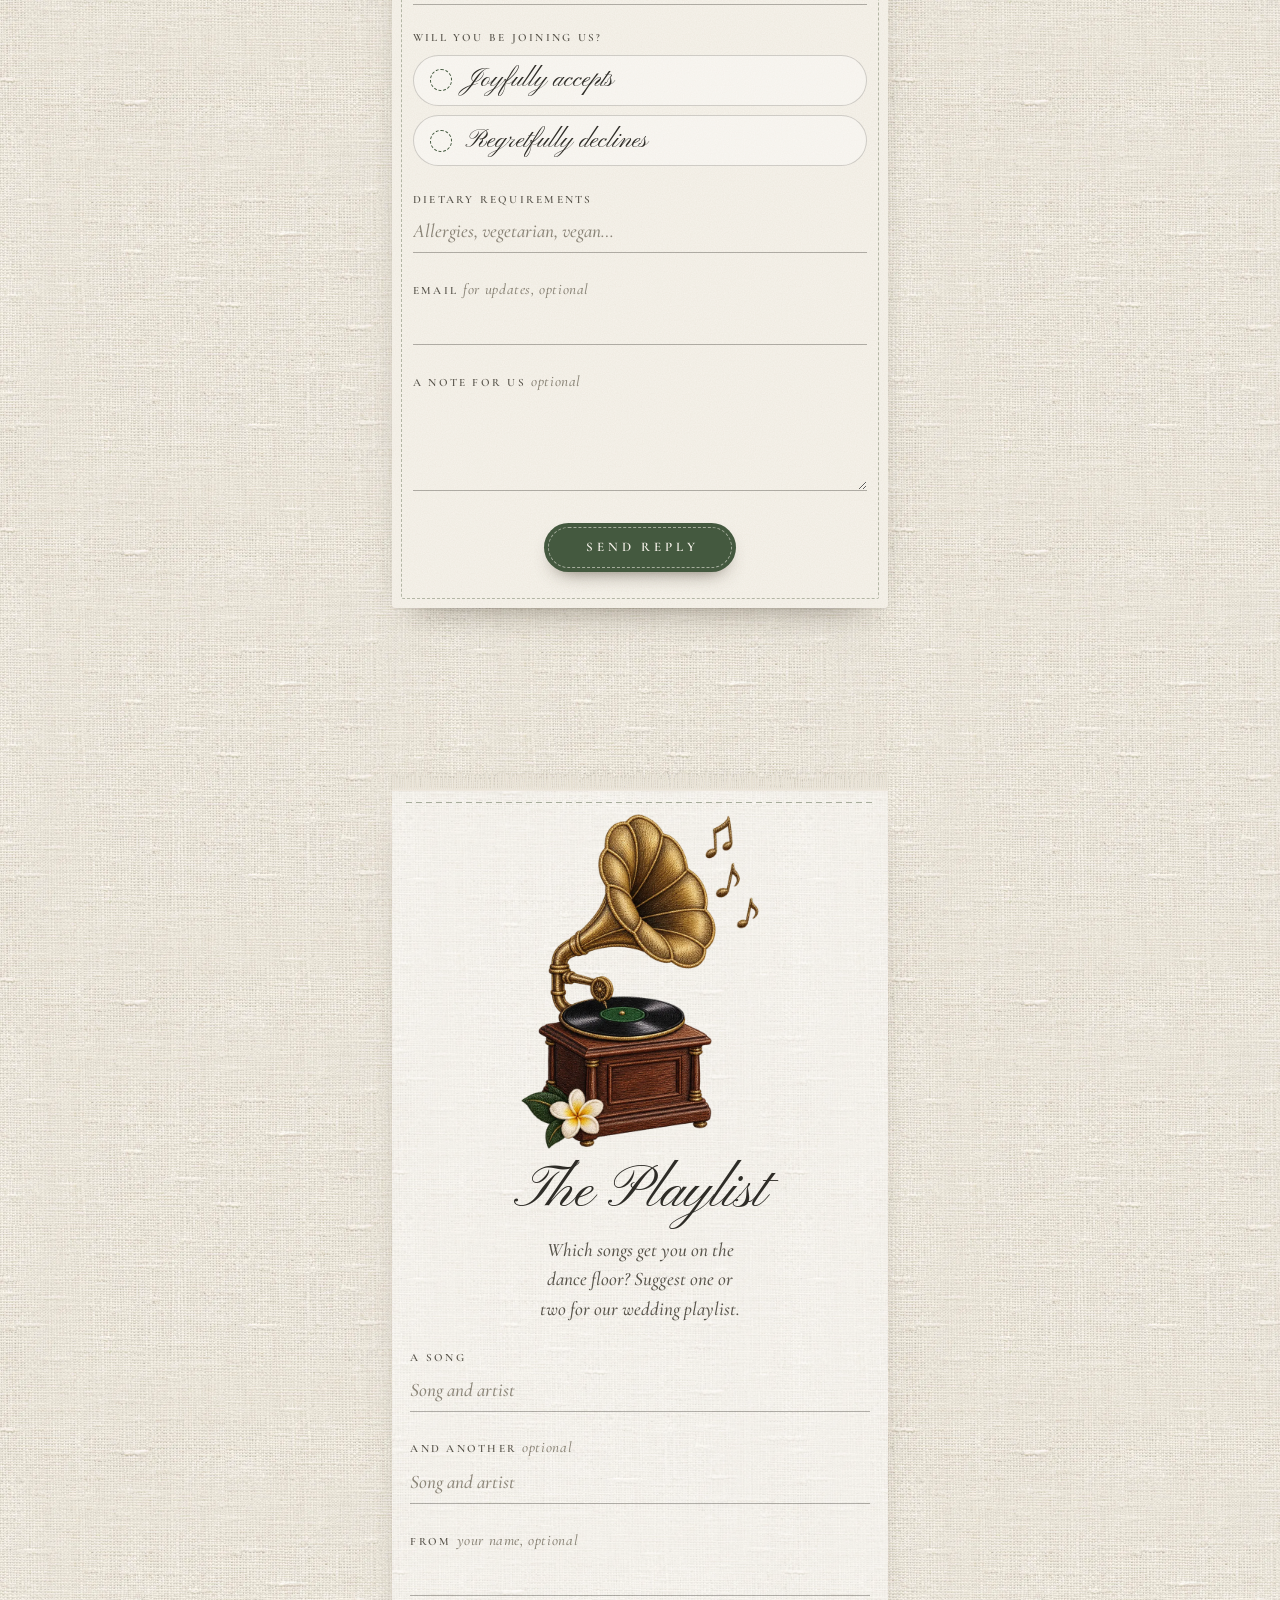
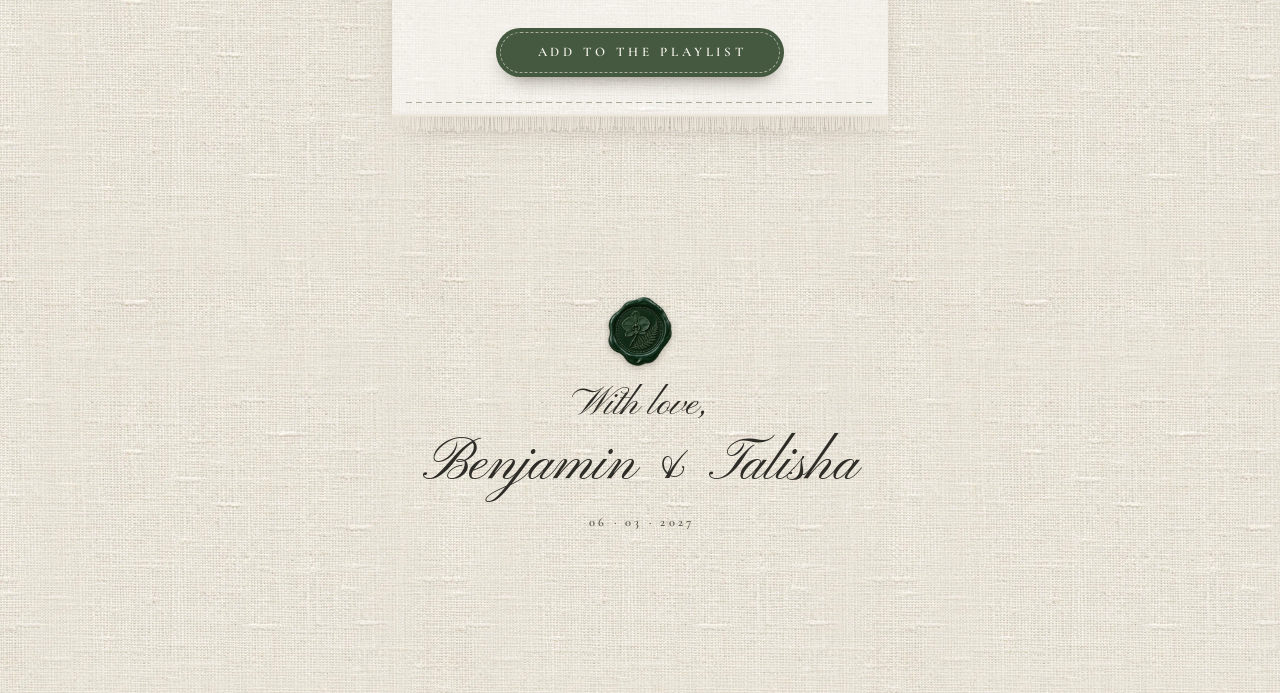
==== commit b484b93f: "Subtler flowers throughout Every floral piece redrawn with one to three blooms, slender stems and pl" ====
--- a/index.html
+++ b/index.html
@@ -14,7 +14,7 @@
 <meta property="og:url" content="https://benrodrigues05.github.io/rodrigues-wedding/">
 <meta property="og:title" content="Benjamin &amp; Talisha are getting married">
 <meta property="og:description" content="Saturday 6 March 2027 · Collisheen Estate, Ballito. Tap to open your invitation.">
-<meta property="og:image" content="https://benrodrigues05.github.io/rodrigues-wedding/assets/og.jpg?v=b39ef718">
+<meta property="og:image" content="https://benrodrigues05.github.io/rodrigues-wedding/assets/og.jpg?v=3ebeaa2f">
 <meta property="og:image:width" content="1200">
 <meta property="og:image:height" content="630">
 <meta name="twitter:card" content="summary_large_image">
@@ -25,8 +25,8 @@
 <link rel="preconnect" href="https://fonts.gstatic.com" crossorigin>
 <link rel="stylesheet" href="https://fonts.googleapis.com/css2?family=Pinyon+Script&amp;display=block">
 <link rel="stylesheet" href="https://fonts.googleapis.com/css2?family=Cormorant+Garamond:ital,wght@0,400;0,500;0,600;1,400;1,500&amp;display=swap">
-<link rel="preload" as="image" href="assets/hero-arch.webp?v=2796157a" type="image/webp">
-<link rel="stylesheet" href="styles.css?v=691ed3bb">
+<link rel="preload" as="image" href="assets/hero-arch.webp?v=c3e23fb2" type="image/webp">
+<link rel="stylesheet" href="styles.css?v=4a9dcc30">
 <script>
   /* Show the envelope only when JavaScript is running. If script.js?v=0f5ac863 fails to
      load or errors, the invitation is revealed instead of staying sealed. */
@@ -47,8 +47,8 @@
 <!-- ============ THE ENVELOPE (shown first, opened by script.js?v=0f5ac863) ============ -->
 <div class="scene" id="scene">
   <div class="scene-vignette" id="scene-vignette"></div>
-  <img class="scene-sprig scene-sprig--top" src="assets/coastal-corner.webp?v=c77b0b40" width="640" height="667" alt="">
-  <img class="scene-sprig scene-sprig--bottom" src="assets/coastal-spray.webp?v=dd65c2da" width="680" height="748" alt="">
+  <img class="scene-sprig scene-sprig--top" src="assets/coastal-corner.webp?v=b234eb41" width="600" height="652" alt="">
+  <img class="scene-sprig scene-sprig--bottom" src="assets/coastal-spray.webp?v=30b27298" width="600" height="821" alt="">
 
   <div class="envelope" id="envelope" aria-hidden="true">
     <div class="env-back is-hidden" id="env-back">
@@ -78,7 +78,7 @@
     </div>
 
     <div class="env-front" id="env-front">
-      <img class="env-stamp" src="assets/stamp.webp?v=ea42b23d" width="300" height="398" alt="">
+      <img class="env-stamp" src="assets/stamp.webp?v=bd9901a7" width="300" height="409" alt="">
       <svg class="env-postmark" viewBox="0 0 200 80" focusable="false">
         <defs>
           <path id="pm-top" d="M 13 40 A 27 27 0 0 1 67 40"/>
@@ -106,7 +106,7 @@
         </g>
       </svg>
       <p class="env-to"><span class="env-recipient" id="recipient">To our favourite people</span></p>
-      <img class="env-sprig" src="assets/coastal-sprig.webp?v=4014f4d6" width="720" height="501" alt="">
+      <img class="env-sprig" src="assets/coastal-sprig.webp?v=27c94e73" width="640" height="514" alt="">
     </div>
   </div>
 
@@ -119,8 +119,8 @@
 <!-- Wide screens only: the same sprigs as on the envelope's table, so the
      page keeps the setting once the letter is open. -->
 <div class="table-decor" id="table-decor" aria-hidden="true">
-  <img class="table-sprig table-sprig--top" src="assets/coastal-corner.webp?v=c77b0b40" width="640" height="667" alt="">
-  <img class="table-sprig table-sprig--bottom" src="assets/coastal-spray.webp?v=dd65c2da" width="680" height="748" alt="">
+  <img class="table-sprig table-sprig--top" src="assets/coastal-corner.webp?v=b234eb41" width="600" height="652" alt="">
+  <img class="table-sprig table-sprig--bottom" src="assets/coastal-spray.webp?v=30b27298" width="600" height="821" alt="">
 </div>
 
 <main class="suite" id="invitation">
@@ -129,7 +129,7 @@
   <header class="hero" id="top">
     <article class="hero-card" id="hero-card" tabindex="-1">
       <p class="eyebrow">The wedding of</p>
-      <img class="hero-arch" src="assets/hero-arch.webp?v=2796157a" width="974" height="1499" alt="Benjamin and Talisha in a black-and-white photograph, framed by an embroidered stone arch of bougainvillea, hibiscus and frangipani">
+      <img class="hero-arch" src="assets/hero-arch.webp?v=c3e23fb2" width="935" height="1483" alt="Benjamin and Talisha in a black-and-white photograph, framed by an embroidered stone arch of bougainvillea, hibiscus and frangipani">
       <h1 class="names">Benjamin <span class="amp">&amp;</span> Talisha</h1>
       <p class="hero-date">Saturday · 6 March 2027</p>
       <p class="hero-place">Collisheen Estate · Ballito</p>
@@ -139,8 +139,8 @@
 
   <!-- ============ 2. INVITATION + COUNTDOWN ============ -->
   <section class="families" id="invite" aria-labelledby="invite-title">
-    <img class="garland garland--left" src="assets/coastal-garland.webp?v=bdf24664" width="327" height="1200" alt="" loading="lazy" decoding="async">
-    <img class="garland garland--right" src="assets/coastal-garland.webp?v=bdf24664" width="327" height="1200" alt="" loading="lazy" decoding="async">
+    <img class="garland garland--left" src="assets/coastal-garland.webp?v=33c58f59" width="167" height="1200" alt="" loading="lazy" decoding="async">
+    <img class="garland garland--right" src="assets/coastal-garland.webp?v=33c58f59" width="167" height="1200" alt="" loading="lazy" decoding="async">
 
     <h2 class="script-title" id="invite-title">Please join us</h2>
     <p class="lede invite-lede">as we say &ldquo;I do&rdquo; in a little chapel among the trees</p>
@@ -184,7 +184,7 @@
   <!-- ============ 4. THE DETAILS: the running order (striped linen) ============ -->
   <section class="details" id="details" aria-labelledby="details-title">
     <div class="details-panel">
-      <img class="motif details-tl" src="assets/coastal-spray.webp?v=dd65c2da" width="680" height="748" alt="" loading="lazy" decoding="async">
+      <img class="motif details-tl" src="assets/coastal-spray.webp?v=30b27298" width="600" height="821" alt="" loading="lazy" decoding="async">
       <img class="motif details-tr" src="assets/lanterns.webp?v=c26fea3b" width="434" height="640" alt="" loading="lazy" decoding="async">
       <h2 class="script-title details-title" id="details-title">The Details</h2>
 
@@ -212,7 +212,7 @@
       </ol>
 
       <img class="motif details-bl" src="assets/champagne.webp?v=5cf81765" width="520" height="579" alt="" loading="lazy" decoding="async">
-      <img class="motif details-br" src="assets/cake.webp?v=f2ed0869" width="385" height="640" alt="" loading="lazy" decoding="async">
+      <img class="motif details-br" src="assets/cake.webp?v=a040beea" width="383" height="640" alt="" loading="lazy" decoding="async">
     </div>
   </section>
 
@@ -221,8 +221,8 @@
   <section class="dress" id="dress-code" aria-labelledby="dress-title">
     <div class="napkin">
       <div class="napkin-sprigs">
-        <img class="motif" src="assets/coastal-corner.webp?v=c77b0b40" width="640" height="667" alt="" loading="lazy" decoding="async">
-        <img class="motif" src="assets/coastal-sprig.webp?v=4014f4d6" width="720" height="501" alt="" loading="lazy" decoding="async">
+        <img class="motif" src="assets/coastal-corner.webp?v=b234eb41" width="600" height="652" alt="" loading="lazy" decoding="async">
+        <img class="motif" src="assets/coastal-sprig.webp?v=27c94e73" width="640" height="514" alt="" loading="lazy" decoding="async">
       </div>
       <img class="motif guests" src="assets/guests.webp?v=6ffe99b5" width="1100" height="697" alt="Embroidered guests in terracotta, orange, marigold, chartreuse, fuchsia and plum gowns, and sand and forest-green suits" loading="lazy" decoding="async">
       <h2 class="script-title" id="dress-title">Dress Code</h2>
@@ -240,7 +240,7 @@
 
   <!-- ============ 6. WHERE TO STAY ============ -->
   <section class="stay" id="stay" aria-labelledby="stay-title">
-    <img class="motif nightstand" src="assets/nightstand.webp?v=538ce414" width="295" height="480" alt="" loading="lazy" decoding="async">
+    <img class="motif nightstand" src="assets/nightstand.webp?v=cc990385" width="251" height="480" alt="" loading="lazy" decoding="async">
     <h2 class="script-title" id="stay-title">Where to Stay</h2>
     <p class="caps">Good-value stays near Ballito Junction</p>
     <p class="lede">Ballito Junction is a short drive from the venue, with plenty of places to eat nearby. A few of our picks:</p>
@@ -288,7 +288,7 @@
   <!-- ============ 8. RSVP (reply card) ============ -->
   <section class="rsvp" id="rsvp" aria-labelledby="rsvp-title">
     <div class="reply-card">
-      <img class="reply-stamp" src="assets/stamp.webp?v=ea42b23d" width="300" height="398" alt="" loading="lazy" decoding="async">
+      <img class="reply-stamp" src="assets/stamp.webp?v=bd9901a7" width="300" height="409" alt="" loading="lazy" decoding="async">
       <h2 class="script-title" id="rsvp-title">Kindly Reply</h2>
       <p class="reply-by">by 1 December 2026</p>
       <p class="reply-note">One reply covers everyone your invitation is addressed to.</p>
@@ -351,7 +351,7 @@
   <!-- ============ 9. THE PLAYLIST (fringed napkin) ============ -->
   <section class="playlist" id="playlist" aria-labelledby="playlist-title">
     <div class="napkin napkin--playlist">
-      <img class="motif gramophone" src="assets/gramophone.webp?v=53620f89" width="640" height="762" alt="" loading="lazy" decoding="async">
+      <img class="motif gramophone" src="assets/gramophone.webp?v=2d4e3658" width="640" height="900" alt="" loading="lazy" decoding="async">
       <h2 class="script-title" id="playlist-title">The Playlist</h2>
       <p class="lede">Which songs get you on the dance floor? Suggest one or two for our wedding playlist.</p>
 
--- a/styles.css
+++ b/styles.css
@@ -187,7 +187,7 @@
   position: absolute;
   inset: 5% 4.5% 0;
   border-radius: 2px 2px 0 0;
-  background: url("assets/liner.webp?v=797885ae") 50% 0 / 150px 150px;
+  background: url("assets/liner.webp?v=ed8e408a") 50% 0 / 150px 150px;
 }
 .env-wall::after {            /* shadow inside the envelope's mouth */
   content: "";
@@ -221,7 +221,7 @@
 .flap-paper,
 .flap-liner { position: absolute; inset: 0; }
 .flap-paper { clip-path: polygon(0 0, 100% 0, 50% 100%); background: #E7DFD0; }
-.flap-liner { clip-path: polygon(5.5% 0, 94.5% 0, 50% 90%); background: url("assets/liner.webp?v=797885ae") 50% 0 / 150px 150px; }
+.flap-liner { clip-path: polygon(5.5% 0, 94.5% 0, 50% 90%); background: url("assets/liner.webp?v=ed8e408a") 50% 0 / 150px 150px; }
 
 .env-seal {
   position: absolute;
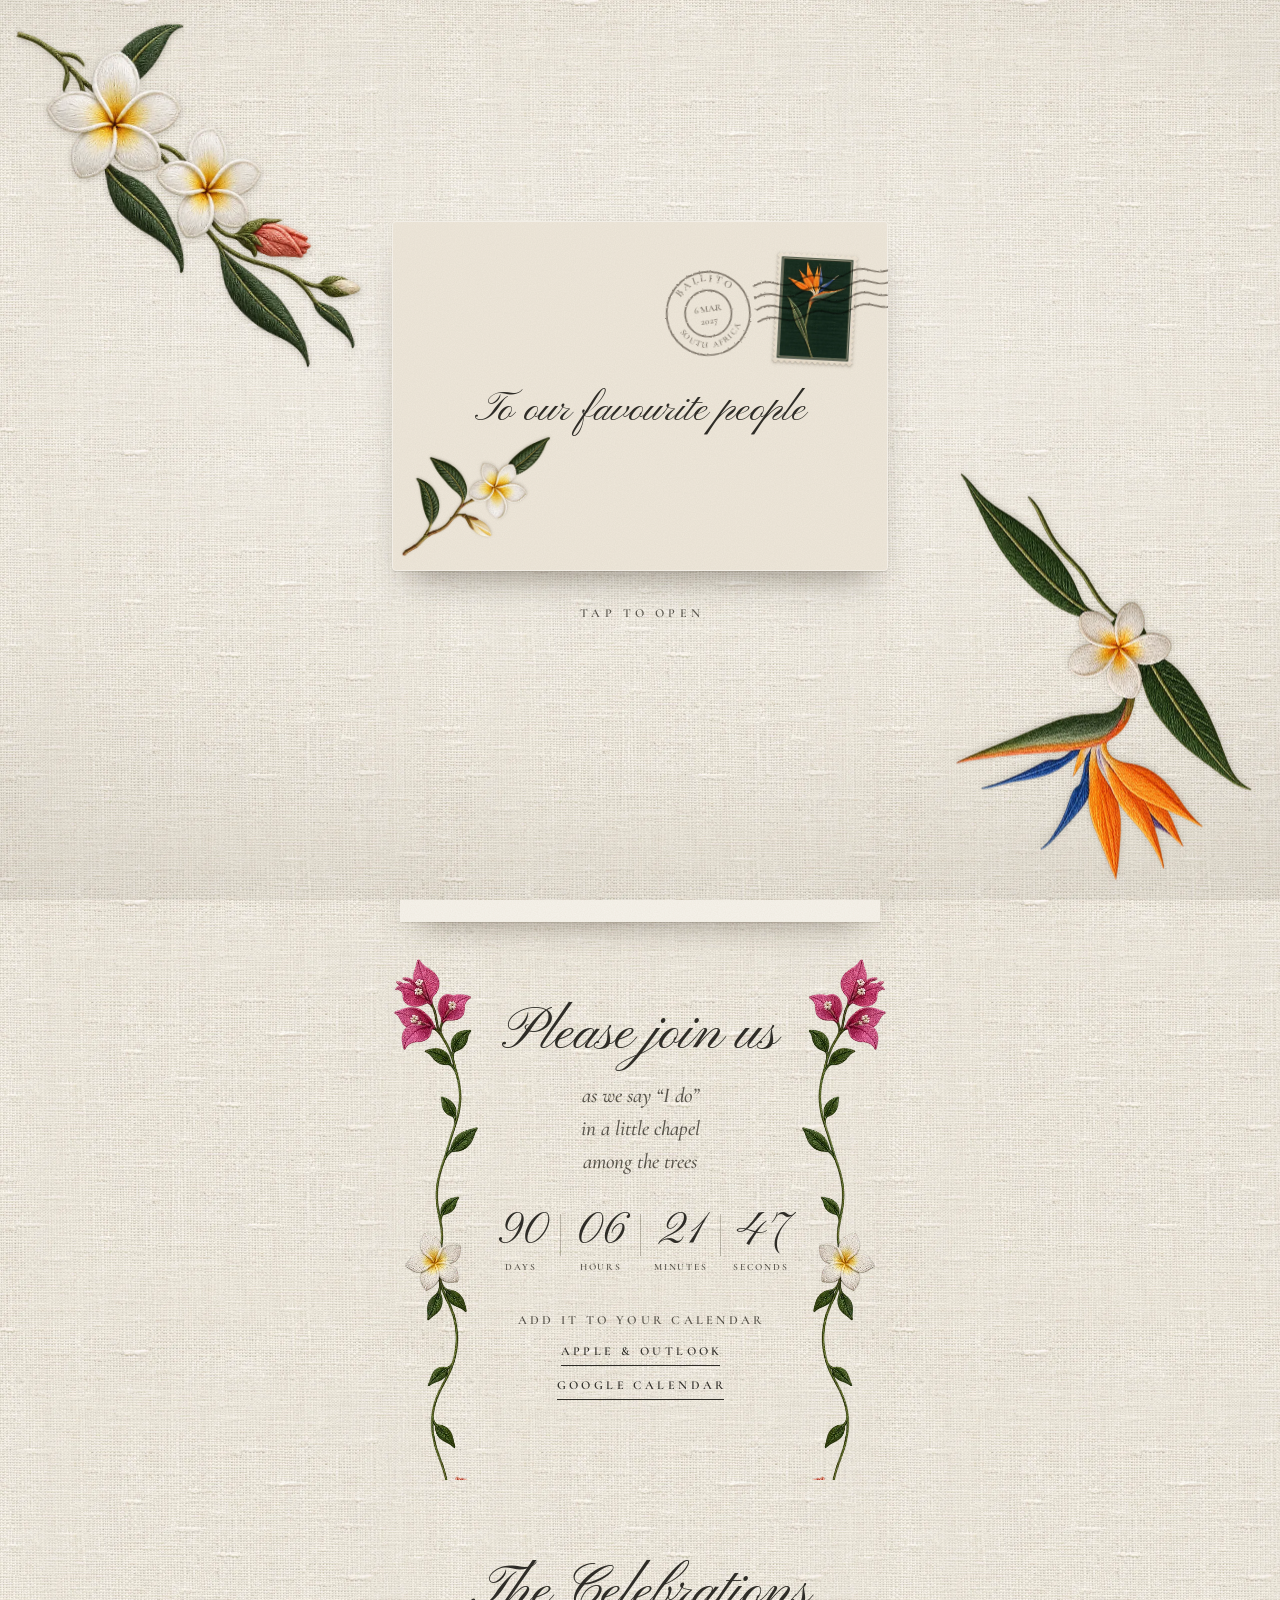
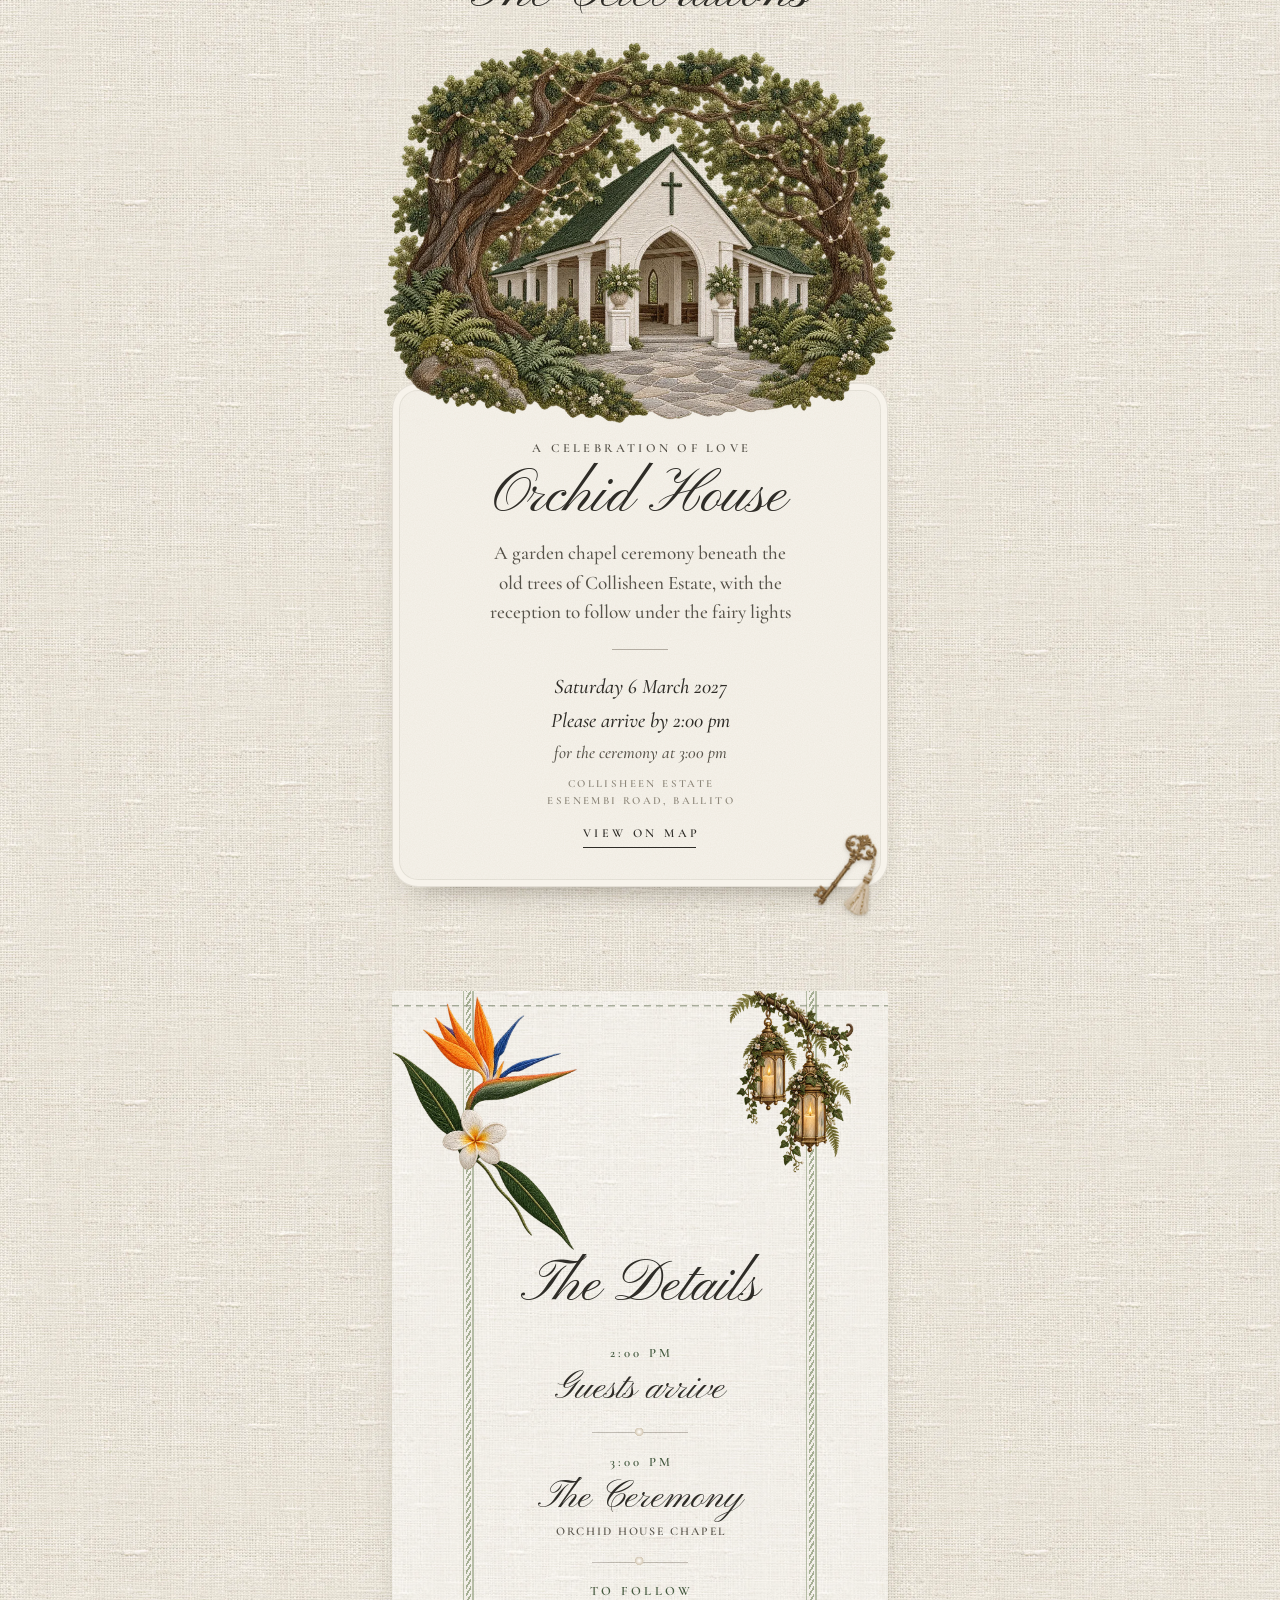
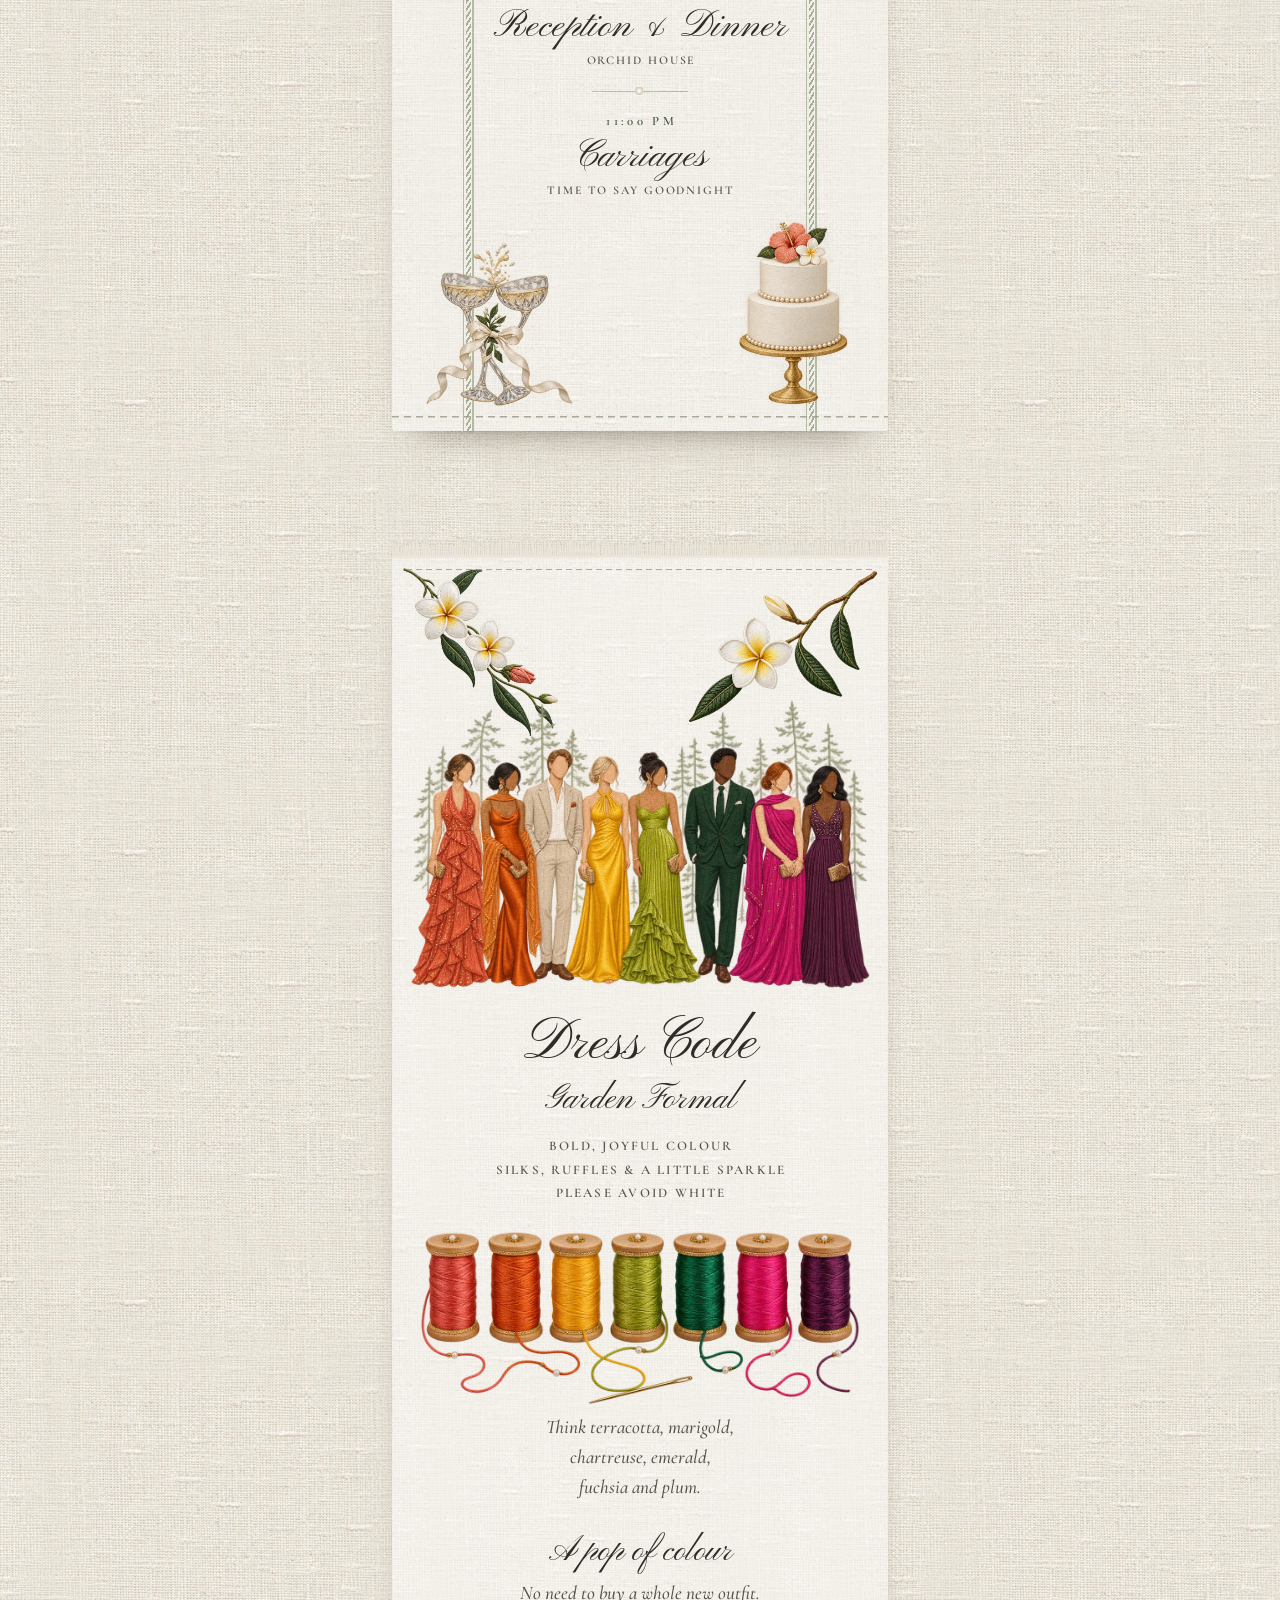
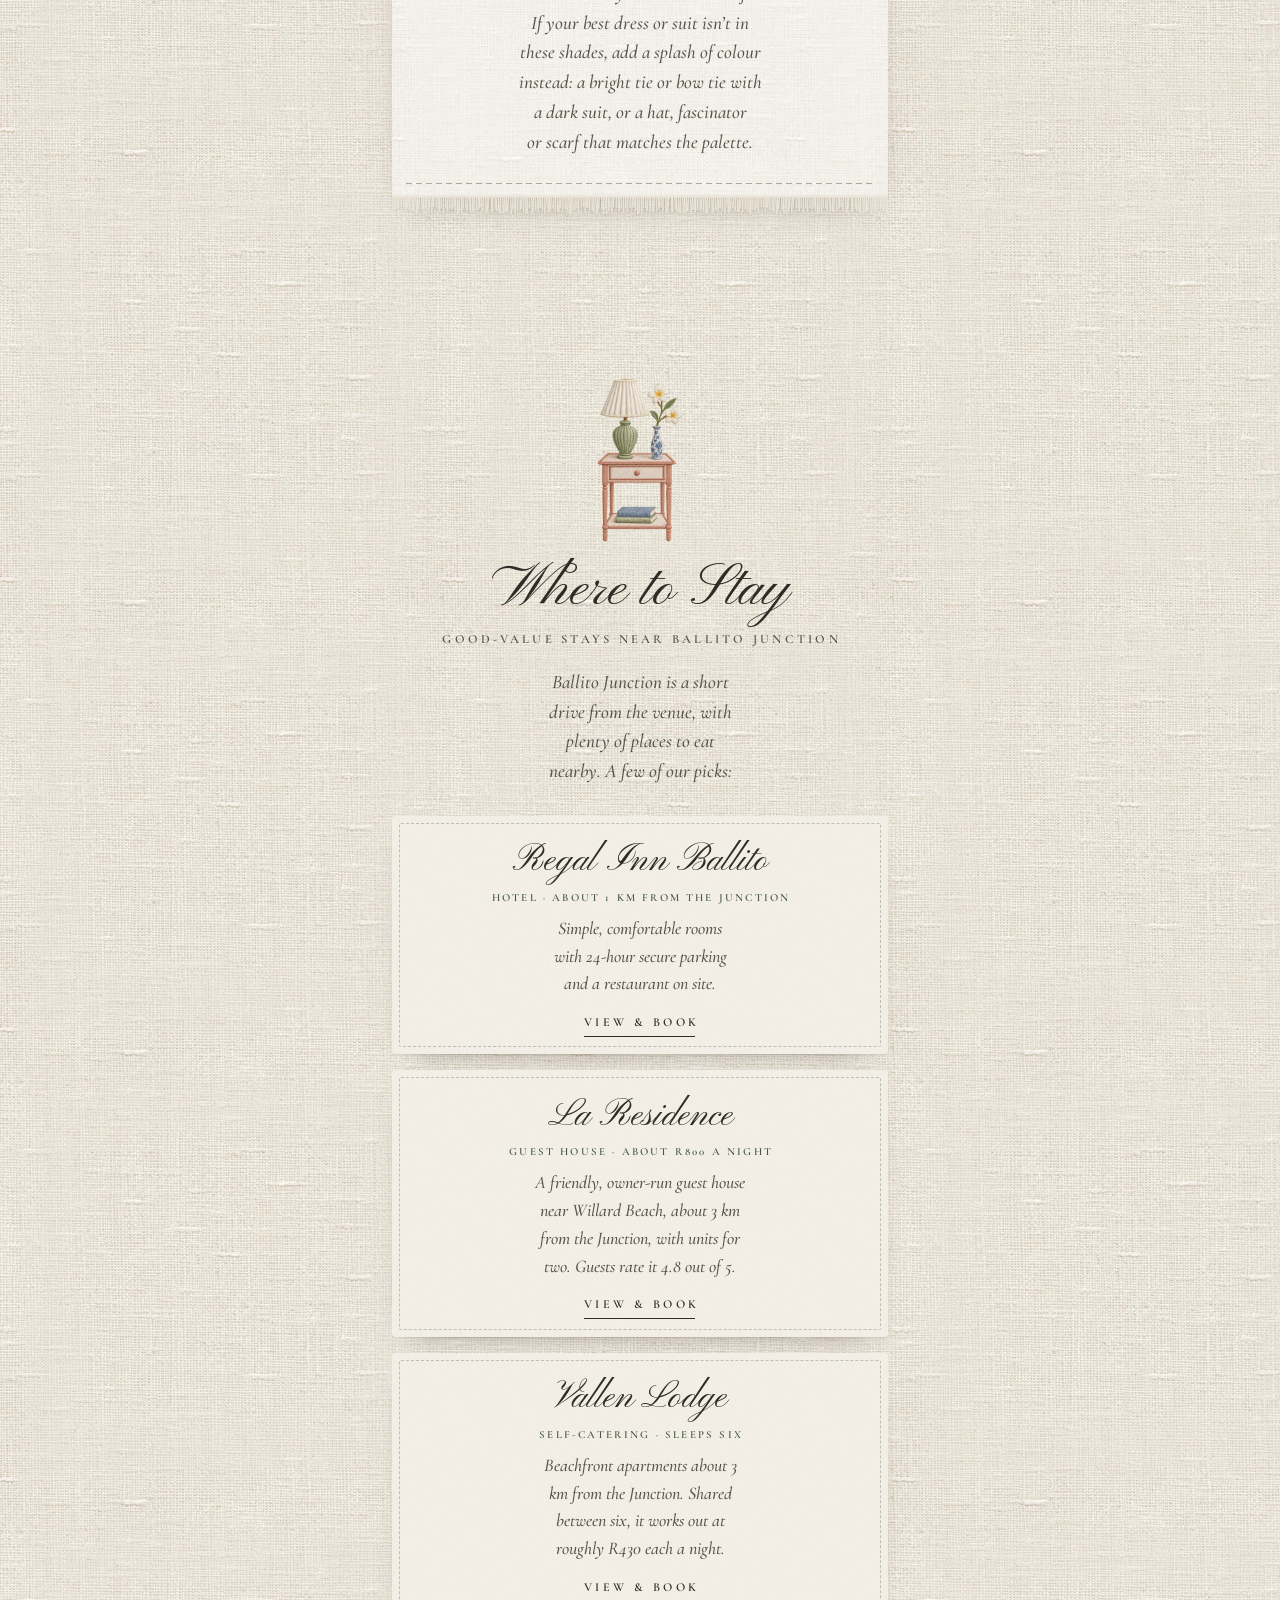
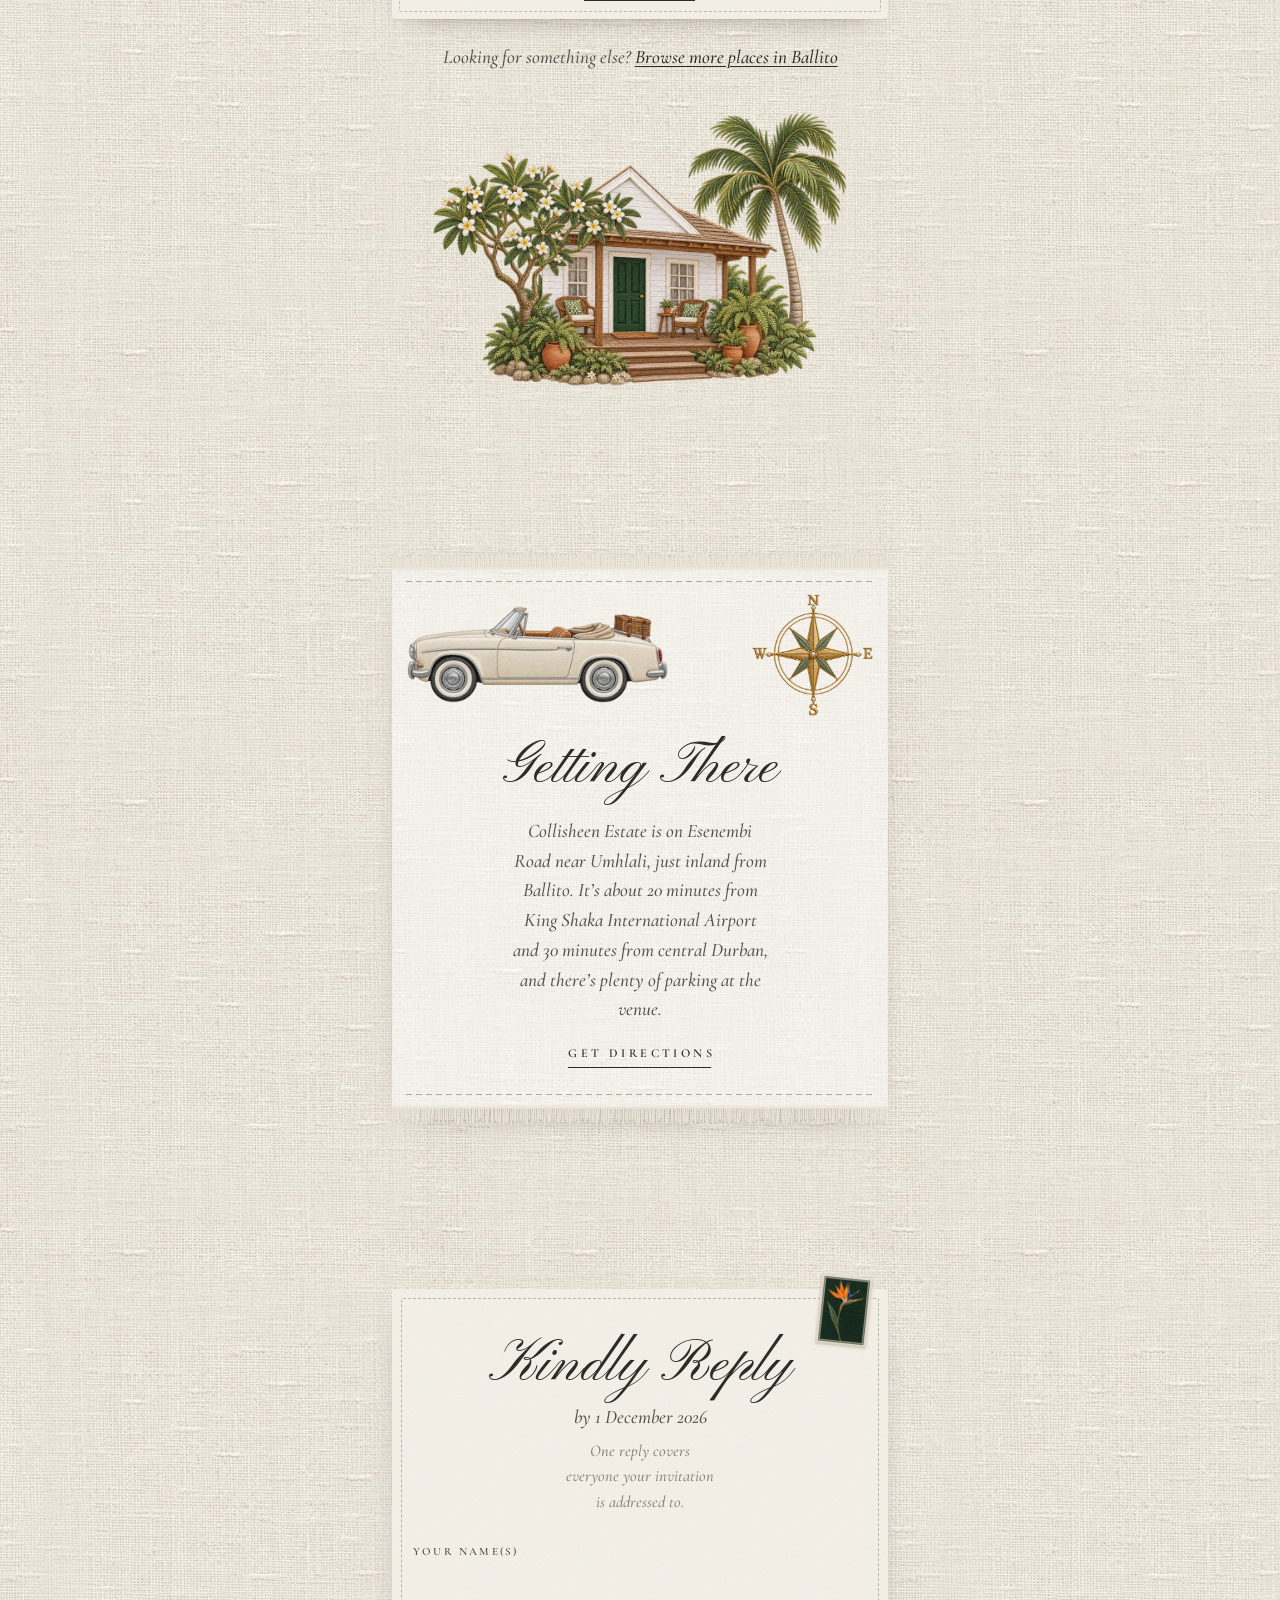
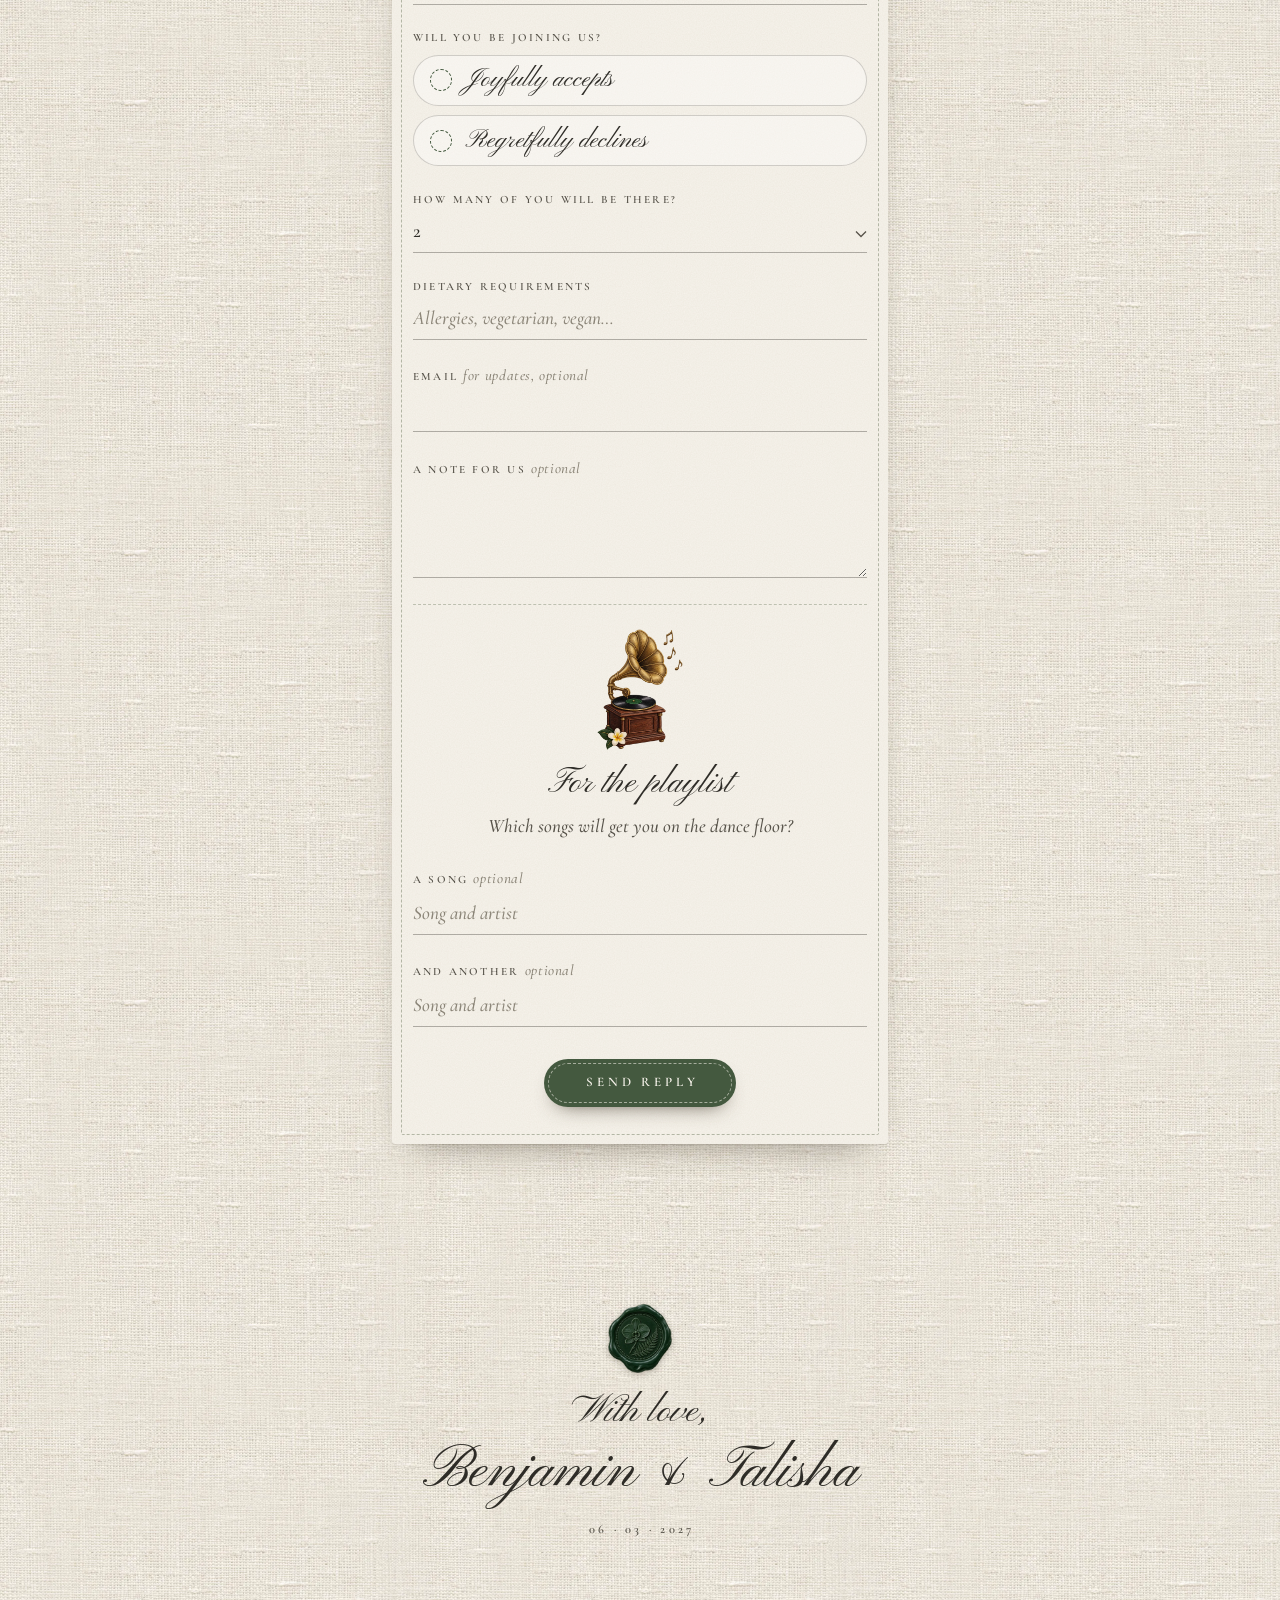
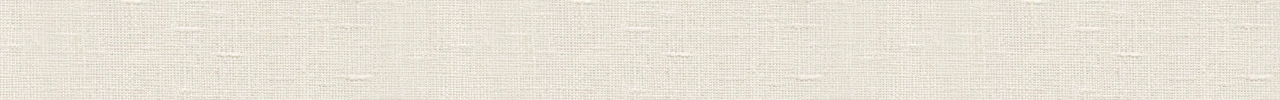
==== commit f20b2a57: "Seat-capped guest count, songs in the RSVP, link maker page - "How many of you will be there?" is ba" ====
--- a/index.html
+++ b/index.html
@@ -26,9 +26,9 @@
 <link rel="stylesheet" href="https://fonts.googleapis.com/css2?family=Pinyon+Script&amp;display=block">
 <link rel="stylesheet" href="https://fonts.googleapis.com/css2?family=Cormorant+Garamond:ital,wght@0,400;0,500;0,600;1,400;1,500&amp;display=swap">
 <link rel="preload" as="image" href="assets/hero-arch.webp?v=c3e23fb2" type="image/webp">
-<link rel="stylesheet" href="styles.css?v=4a9dcc30">
+<link rel="stylesheet" href="styles.css?v=2fb17304">
 <script>
-  /* Show the envelope only when JavaScript is running. If script.js?v=0f5ac863 fails to
+  /* Show the envelope only when JavaScript is running. If script.js?v=7232be33 fails to
      load or errors, the invitation is revealed instead of staying sealed. */
   (function (d) {
     var h = d.documentElement;
@@ -40,11 +40,11 @@
     });
   })(document);
 </script>
-<script src="script.js?v=0f5ac863" defer></script>
+<script src="script.js?v=7232be33" defer></script>
 </head>
 <body>
 
-<!-- ============ THE ENVELOPE (shown first, opened by script.js?v=0f5ac863) ============ -->
+<!-- ============ THE ENVELOPE (shown first, opened by script.js?v=7232be33) ============ -->
 <div class="scene" id="scene">
   <div class="scene-vignette" id="scene-vignette"></div>
   <img class="scene-sprig scene-sprig--top" src="assets/coastal-corner.webp?v=b234eb41" width="600" height="652" alt="">
@@ -300,6 +300,7 @@
         <input type="hidden" name="_subject" id="rsvp-subject" value="Wedding RSVP">
         <input type="hidden" name="form" value="RSVP">
         <input type="hidden" name="invitation" class="invitation-field" value="">
+        <input type="hidden" name="invited" id="rsvp-invited" value="">
 
         <div class="field">
           <label for="rsvp-name">Your name(s)</label>
@@ -315,6 +316,14 @@
         </fieldset>
 
         <div class="if-attending">
+          <div class="field" id="rsvp-guests-field">
+            <label for="rsvp-guests">How many of you will be there?</label>
+            <select id="rsvp-guests" name="guests">
+              <option>1</option><option>2</option>
+            </select>
+            <p class="field-hint" id="rsvp-guests-hint" hidden></p>
+          </div>
+
           <div class="field">
             <label for="rsvp-diet">Dietary requirements</label>
             <input id="rsvp-diet" name="dietary" type="text" placeholder="Allergies, vegetarian, vegan…">
@@ -331,6 +340,20 @@
           <textarea id="rsvp-note" name="message" rows="3"></textarea>
         </div>
 
+        <div class="if-attending playlist-block">
+          <img class="playlist-gramophone" src="assets/gramophone.webp?v=2d4e3658" width="640" height="900" alt="" loading="lazy" decoding="async">
+          <p class="script-sub playlist-title">For the playlist</p>
+          <p class="playlist-lede">Which songs will get you on the dance floor?</p>
+          <div class="field">
+            <label for="song-1">A song <span class="optional">optional</span></label>
+            <input id="song-1" name="song_1" type="text" placeholder="Song and artist">
+          </div>
+          <div class="field">
+            <label for="song-2">And another <span class="optional">optional</span></label>
+            <input id="song-2" name="song_2" type="text" placeholder="Song and artist">
+          </div>
+        </div>
+
         <div class="form-problem" id="rsvp-problem" role="alert" hidden></div>
 
         <button class="send" type="submit" id="rsvp-submit"><span id="rsvp-submit-label">Send reply</span></button>
@@ -341,52 +364,7 @@
         <img class="done-seal" src="assets/seal.webp?v=17709065" width="360" height="391" alt="">
         <p class="script-title done-title">Thank you, <span id="done-name"></span></p>
         <p class="lede" id="done-message"></p>
-        <a class="text-link" id="done-playlist" href="#playlist" hidden>Add a song to the playlist</a>
         <button class="text-link text-button" type="button" id="rsvp-edit">Change my reply</button>
-      </div>
-    </div>
-  </section>
-
-
-  <!-- ============ 9. THE PLAYLIST (fringed napkin) ============ -->
-  <section class="playlist" id="playlist" aria-labelledby="playlist-title">
-    <div class="napkin napkin--playlist">
-      <img class="motif gramophone" src="assets/gramophone.webp?v=2d4e3658" width="640" height="900" alt="" loading="lazy" decoding="async">
-      <h2 class="script-title" id="playlist-title">The Playlist</h2>
-      <p class="lede">Which songs get you on the dance floor? Suggest one or two for our wedding playlist.</p>
-
-      <form class="rsvp-form playlist-form" id="playlist-form" action="https://formspree.io/f/mkjogwgd" method="POST" data-fallback-user="benrodrigues05" data-fallback-domain="gmail.com">
-        <input class="hp" type="text" name="_gotcha" id="playlist-gotcha" tabindex="-1" autocomplete="off" aria-hidden="true">
-        <input type="hidden" name="_subject" id="playlist-subject" value="Song request">
-        <input type="hidden" name="form" value="Playlist">
-        <input type="hidden" name="invitation" class="invitation-field" value="">
-
-        <div class="field">
-          <label for="song-1">A song</label>
-          <input id="song-1" name="song_1" type="text" placeholder="Song and artist" required aria-describedby="song-1-error">
-          <p class="field-error" id="song-1-error" hidden></p>
-        </div>
-
-        <div class="field">
-          <label for="song-2">And another <span class="optional">optional</span></label>
-          <input id="song-2" name="song_2" type="text" placeholder="Song and artist">
-        </div>
-
-        <div class="field">
-          <label for="song-name">From <span class="optional">your name, optional</span></label>
-          <input id="song-name" name="name" type="text" autocomplete="name">
-        </div>
-
-        <div class="form-problem" id="playlist-problem" role="alert" hidden></div>
-
-        <button class="send" type="submit" id="playlist-submit"><span id="playlist-submit-label">Add to the playlist</span></button>
-        <p class="preview-note" id="playlist-preview-note" hidden>Preview only. Suggestions aren&rsquo;t sent anywhere until the inbox is connected.</p>
-      </form>
-
-      <div class="reply-done" id="playlist-done" tabindex="-1" hidden>
-        <p class="script-title done-title">Added to the playlist</p>
-        <p class="lede" id="playlist-done-message"></p>
-        <button class="text-link text-button" type="button" id="playlist-again">Suggest another</button>
       </div>
     </div>
   </section>
--- a/styles.css
+++ b/styles.css
@@ -233,7 +233,7 @@
   filter: drop-shadow(0 2px 2.5px rgba(var(--shadow), .35));
 }
 
-/* --- the folded letter (geometry is set by script.js?v=0f5ac863) --- */
+/* --- the folded letter (geometry is set by script.js?v=7232be33) --- */
 .letter {
   position: absolute;
   z-index: 3;
@@ -934,6 +934,12 @@
   box-shadow: 0 1px 0 var(--sage-deep);
 }
 .field [aria-invalid="true"] { border-bottom-color: var(--error); }
+.field-hint {
+  margin: .35rem 0 0;
+  font-size: 1rem;
+  font-style: italic;
+  color: var(--ink-faint);
+}
 .field-error {
   margin: .35rem 0 0;
   font-size: 1rem;
@@ -991,6 +997,14 @@
 .choice-text { font: 400 1.6rem/1.1 var(--font-script); color: var(--ink); }
 .choice--small .choice-text { font-size: 1.45rem; }
 
+.playlist-block {               /* song suggestions at the foot of the reply card */
+  padding-top: 1.5rem;
+  border-top: 1px dashed rgba(93, 106, 77, .35);
+}
+.playlist-gramophone { justify-self: center; width: 86px; margin-bottom: -.7rem; }
+.playlist-title { text-align: center; font-size: clamp(1.8rem, 7.6vw, 2.2rem); }
+.playlist-lede { margin: -1.1rem 0 0; text-align: center; font-style: italic; color: var(--ink-soft); }
+
 .form-problem {
   padding: .9rem 1rem;
   border-left: 2px solid var(--error);
@@ -1045,19 +1059,13 @@
 .reply-done .lede { max-width: 26ch; }
 
 
-/* --- 9. the playlist --- */
-.playlist .gramophone { width: 58%; max-width: 15rem; margin: -.6rem auto .6rem; }
-.playlist .lede { max-width: 28ch; margin-block: .7rem 1.6rem; }
-.playlist .reply-done { padding-block: .4rem .2rem; }
-
-
 /* --- closing --- */
 .closing { display: grid; justify-items: center; gap: .4rem; }
 .closing-seal { width: 64px; margin-bottom: .6rem; filter: drop-shadow(0 2px 3px rgba(var(--shadow), .3)); }
 .closing-names { margin: 0 0 .5rem; font: 400 var(--fs-title)/1.1 var(--font-script); }
 
 
-/* --- floating RSVP shortcut (shown by script.js?v=0f5ac863 once you scroll) --- */
+/* --- floating RSVP shortcut (shown by script.js?v=7232be33 once you scroll) --- */
 .rsvp-fab {
   position: fixed;
   z-index: 40;
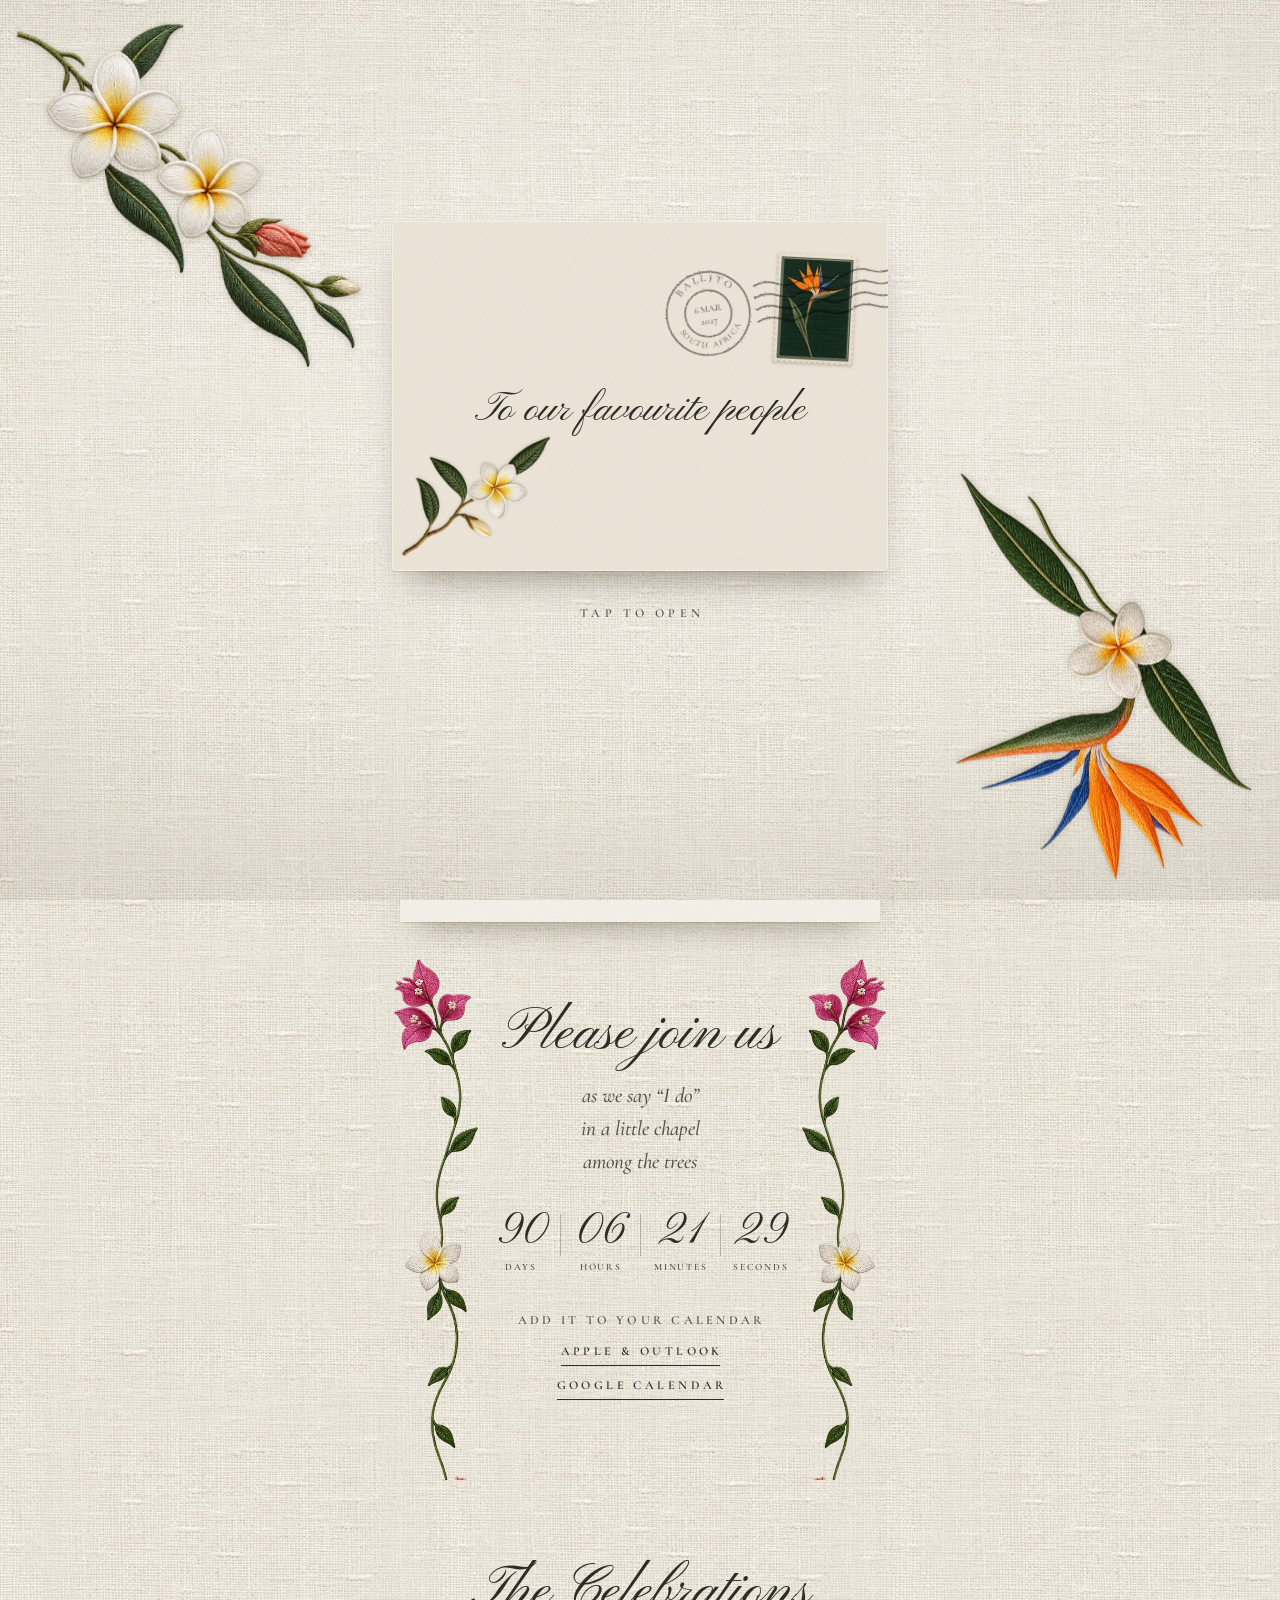
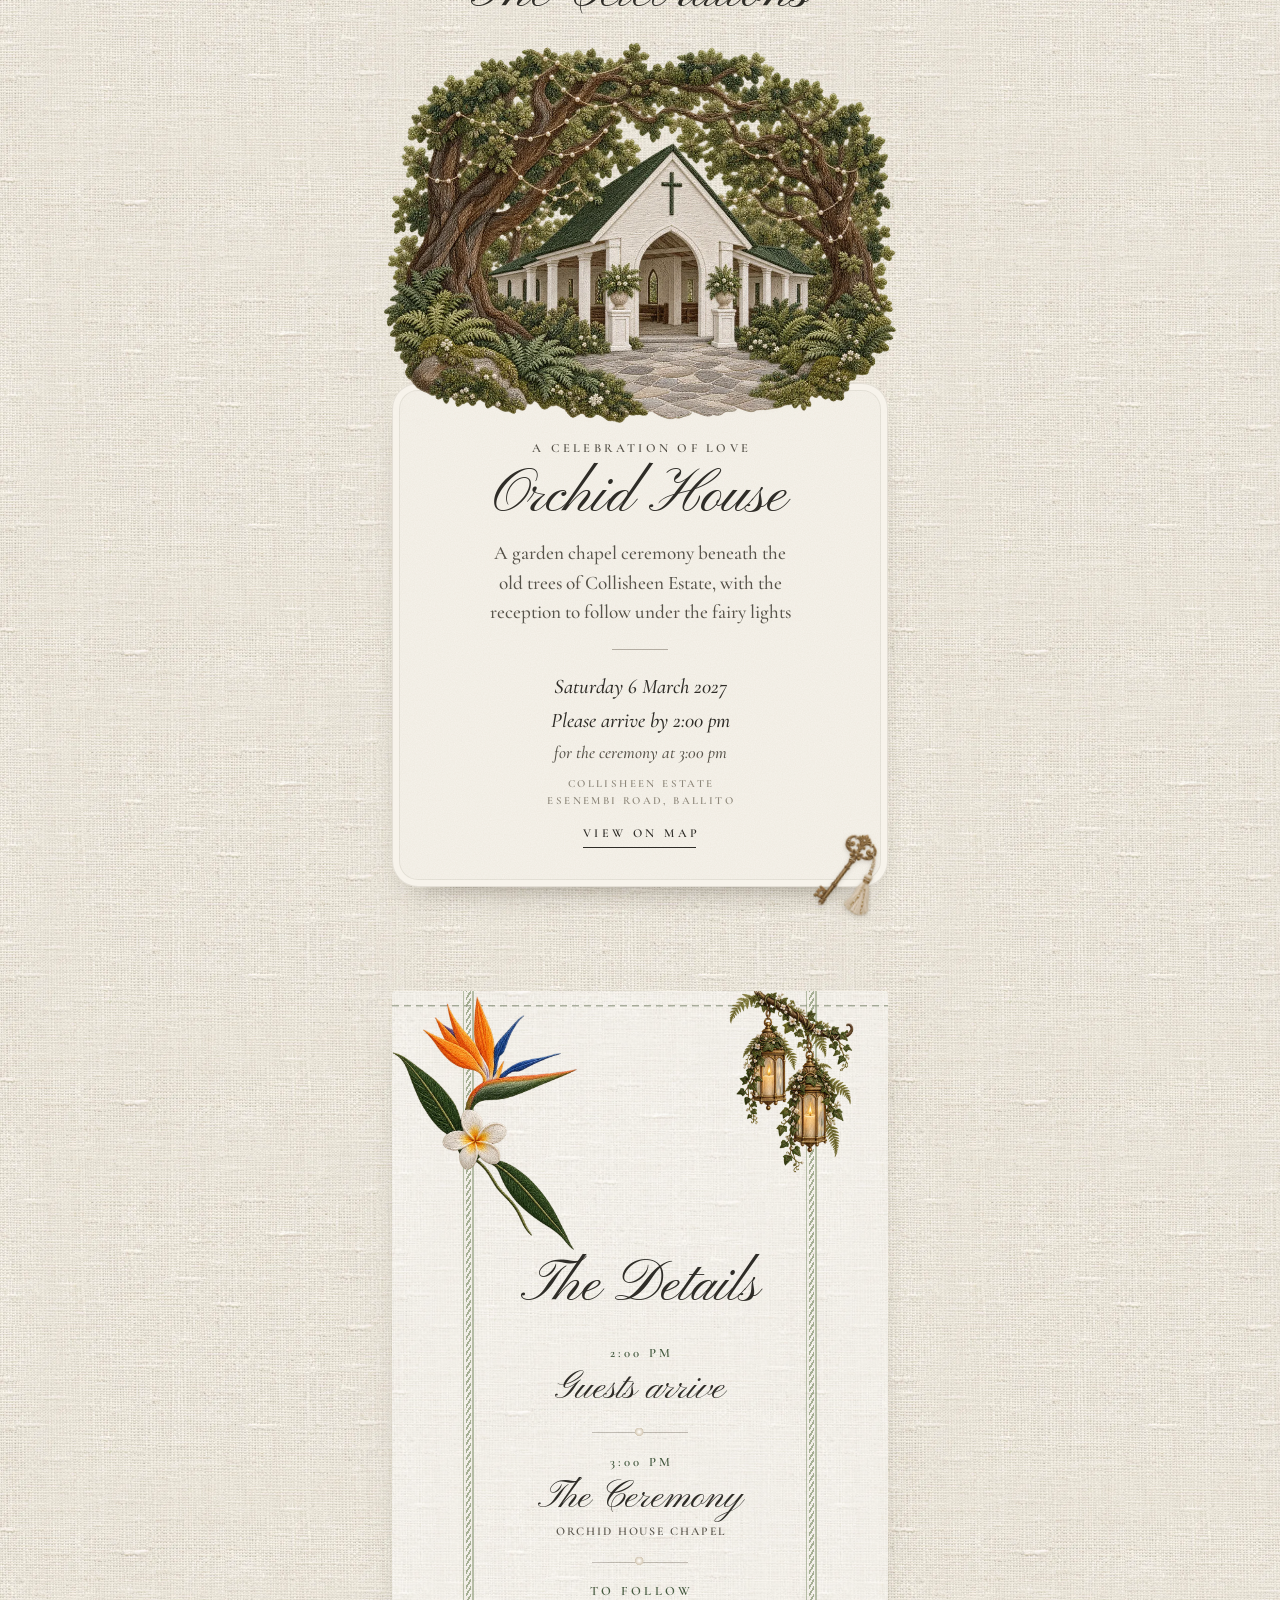
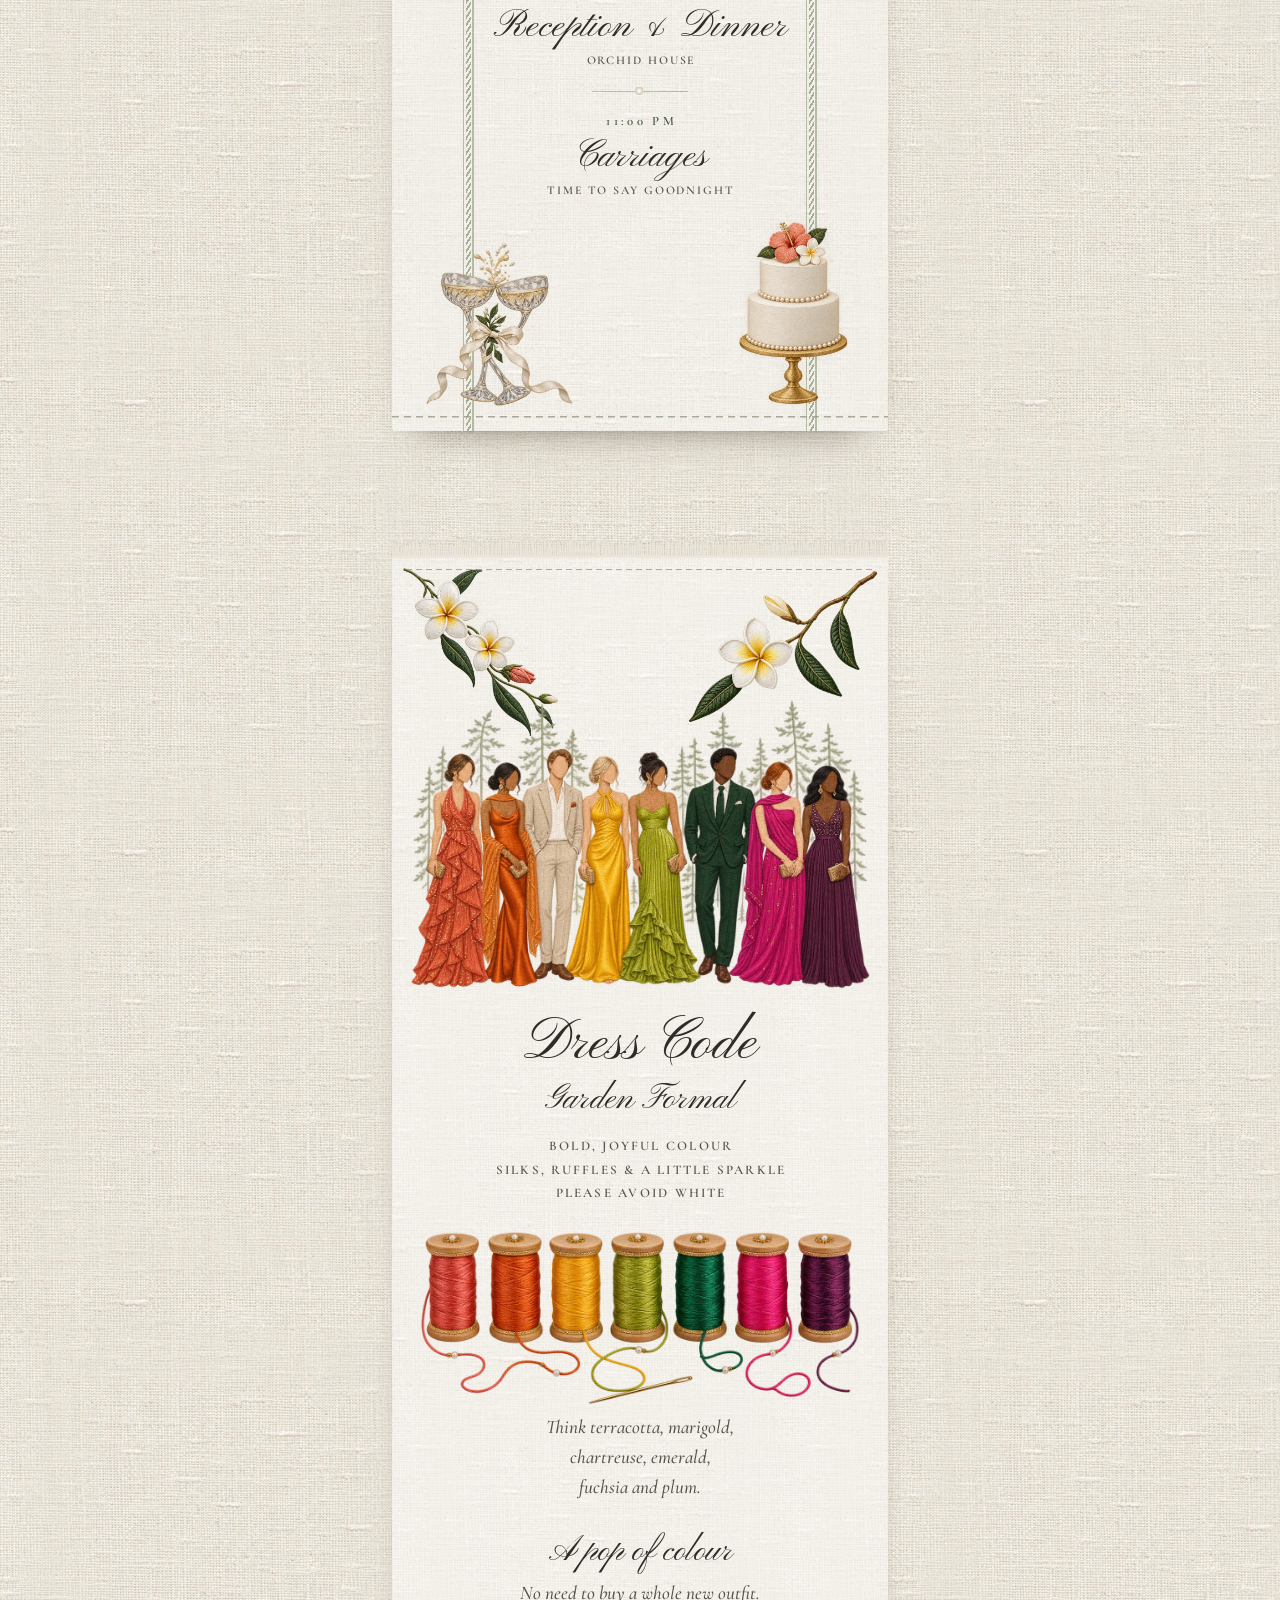
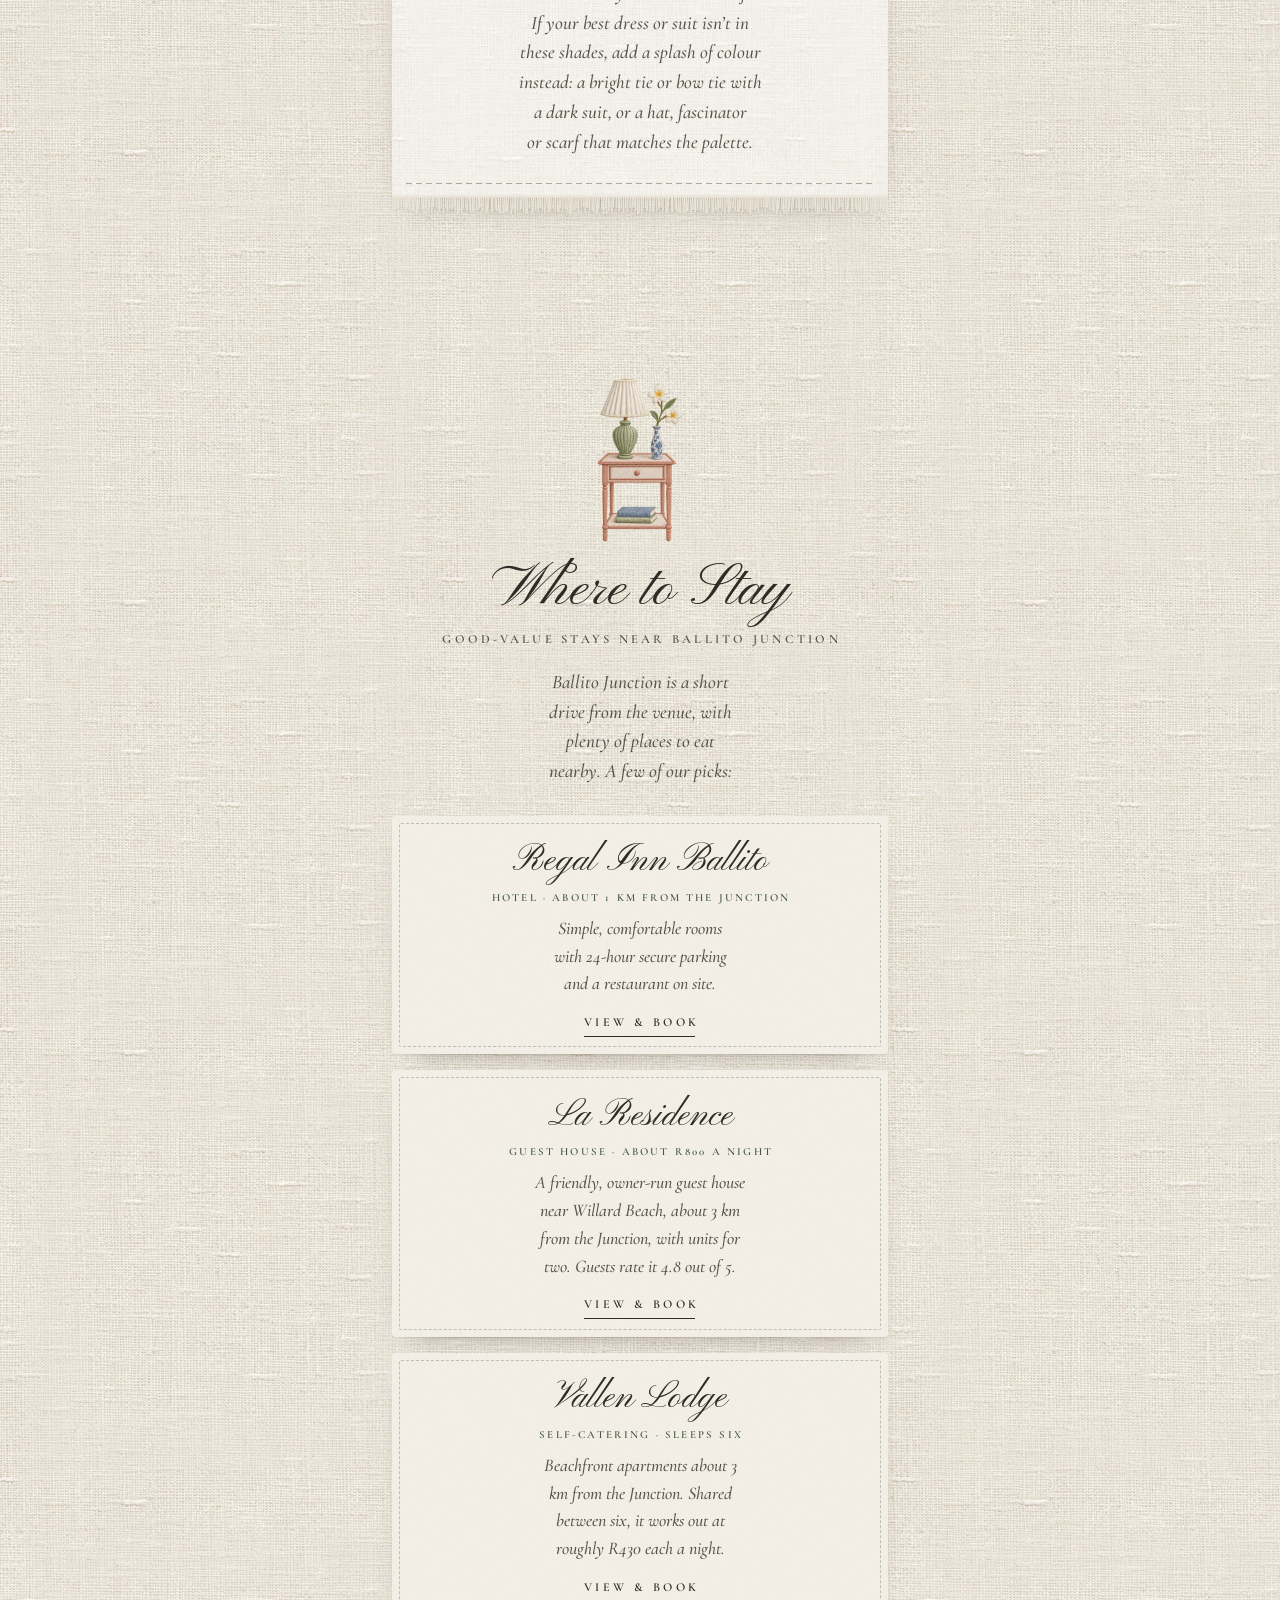
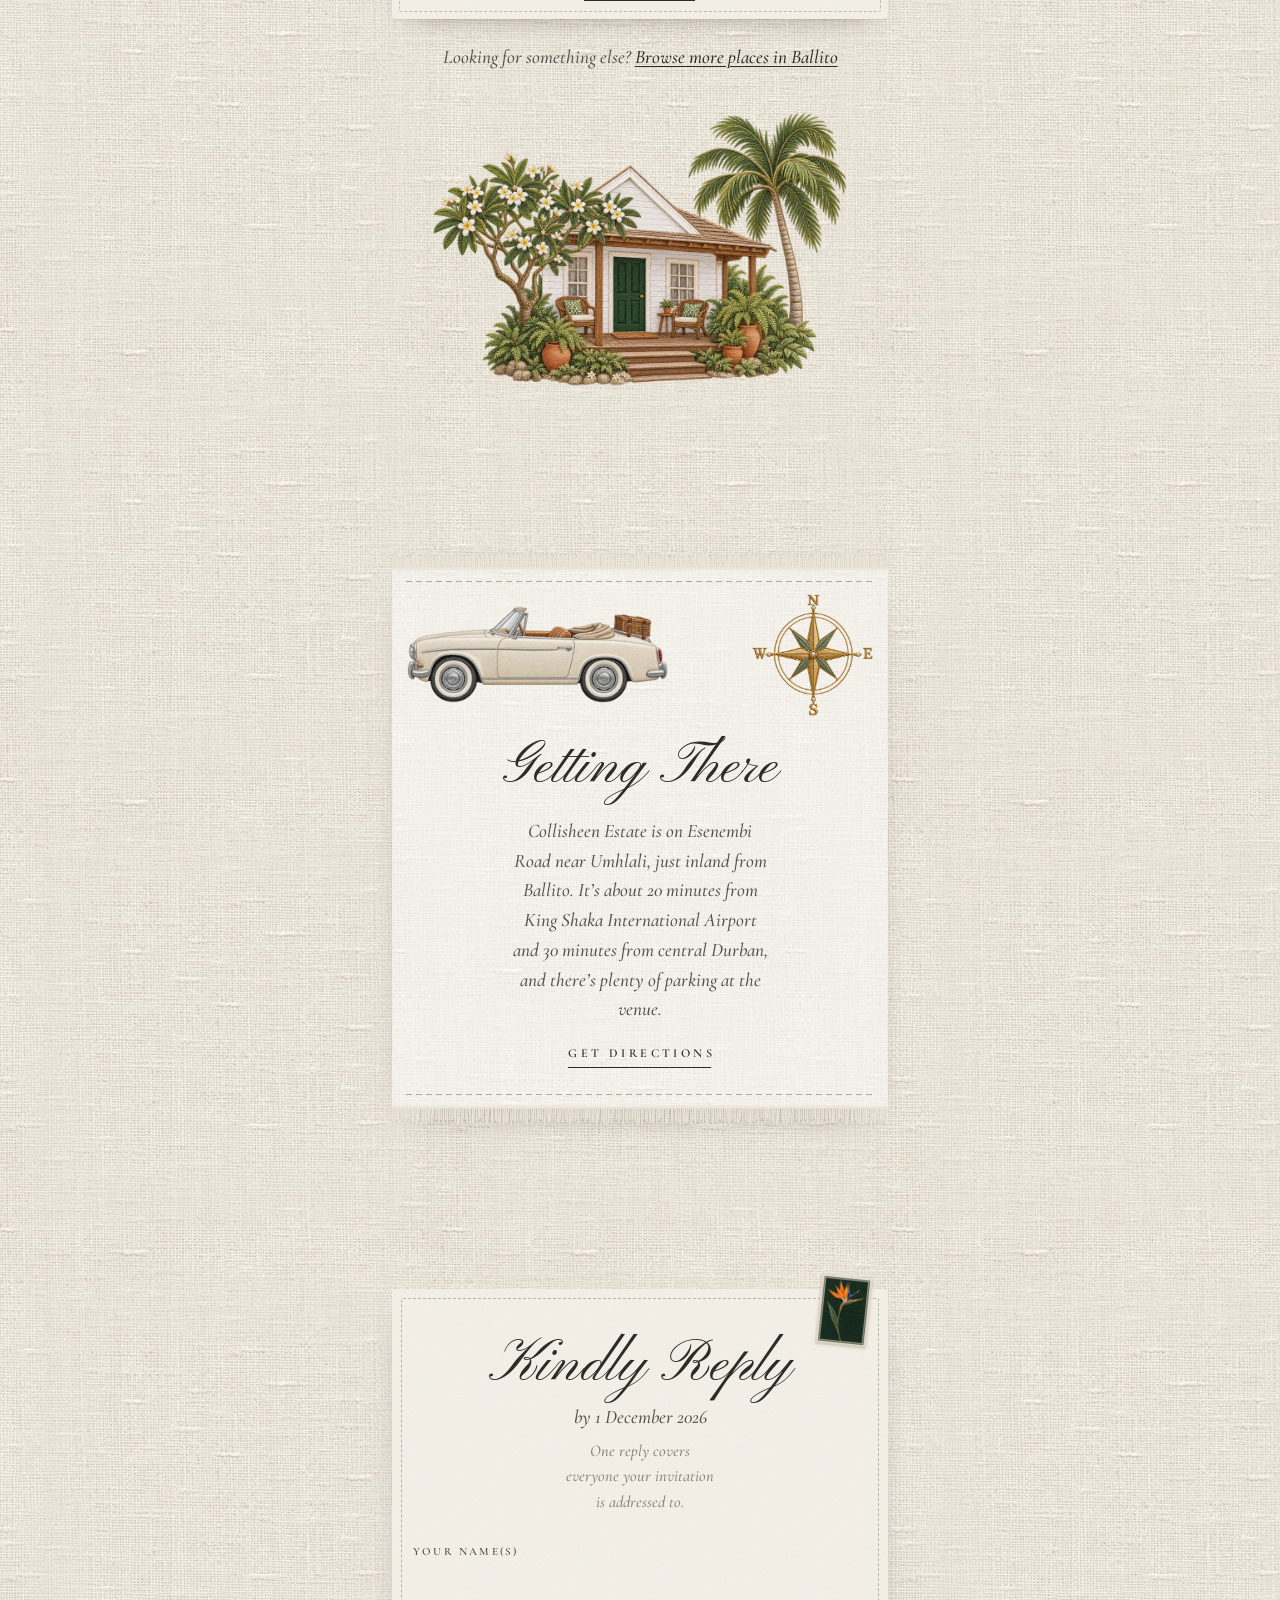
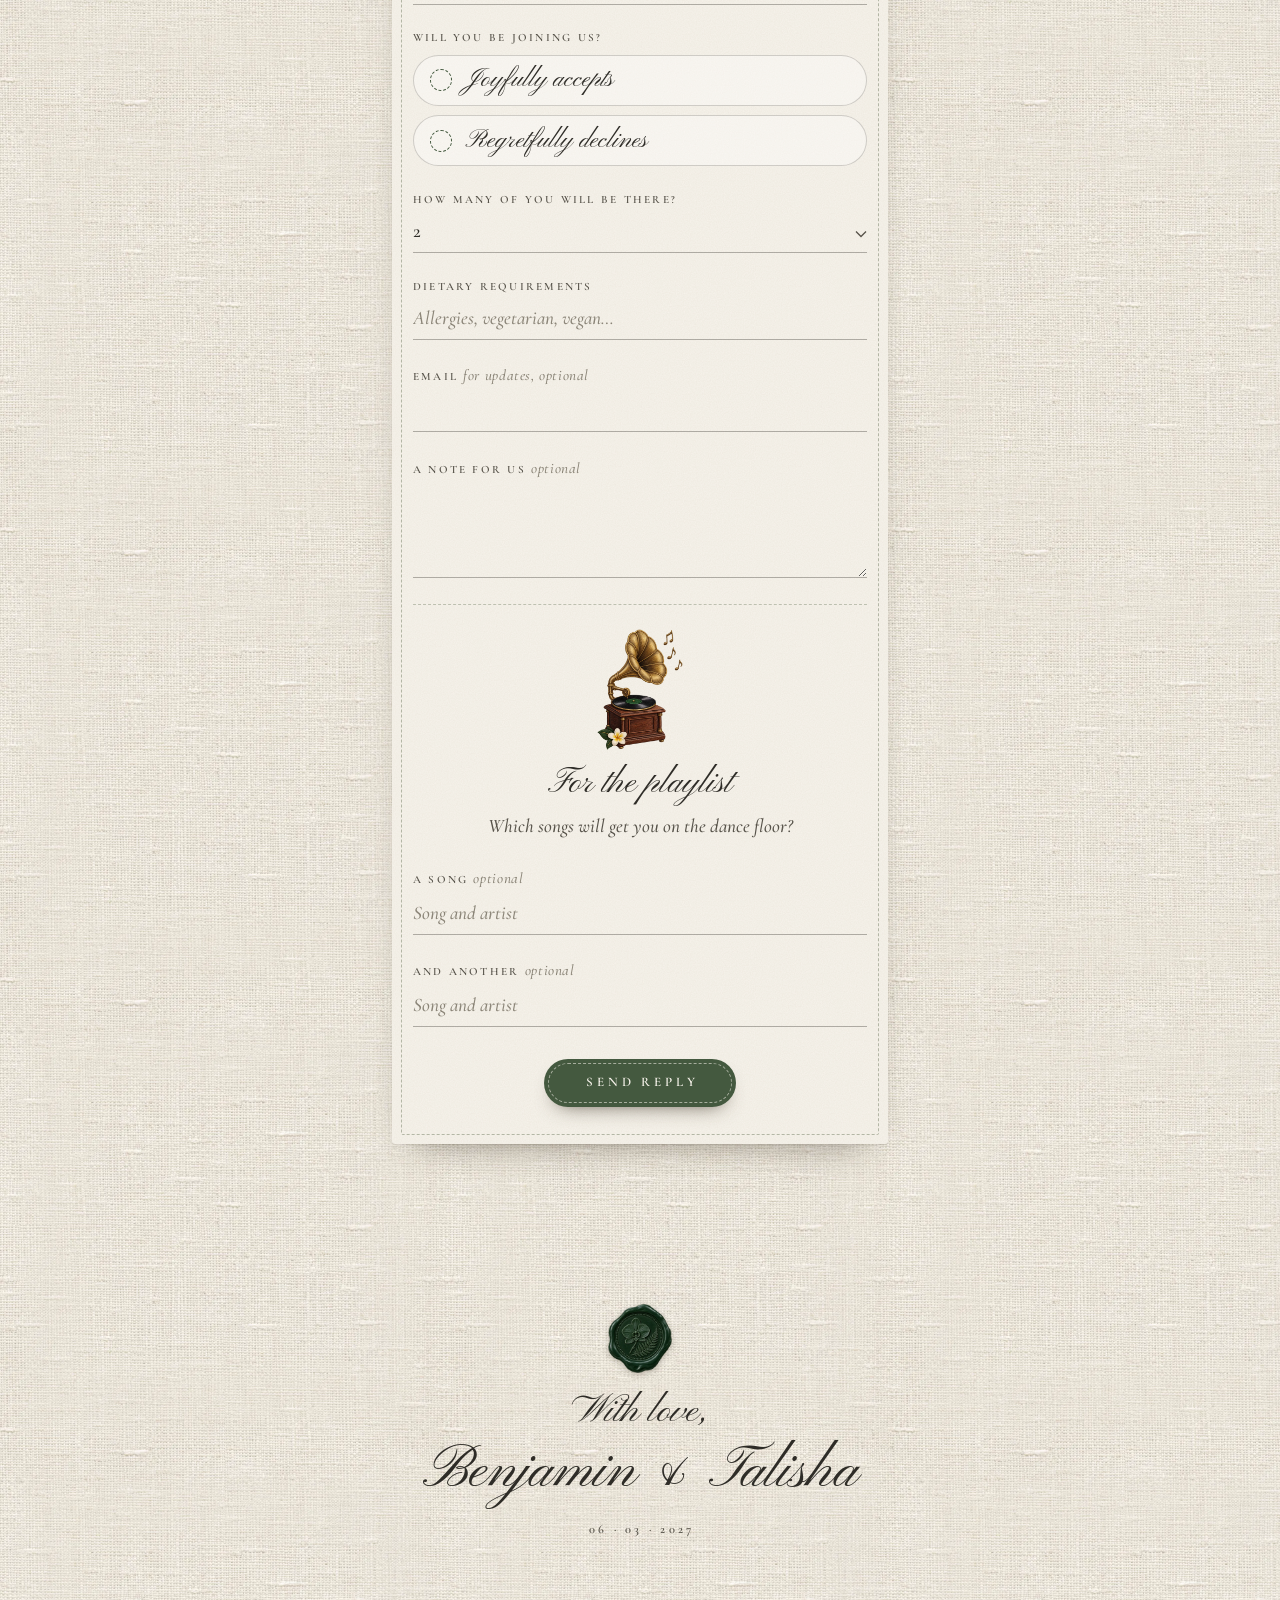
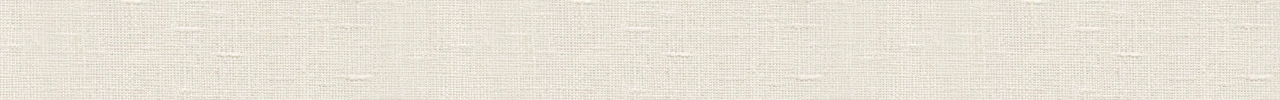
==== commit 7a7a38c2: "Hide the reply-by heading once an RSVP is sent After replying, the card only shows the thank-you; "K" ====
--- a/index.html
+++ b/index.html
@@ -26,9 +26,9 @@
 <link rel="stylesheet" href="https://fonts.googleapis.com/css2?family=Pinyon+Script&amp;display=block">
 <link rel="stylesheet" href="https://fonts.googleapis.com/css2?family=Cormorant+Garamond:ital,wght@0,400;0,500;0,600;1,400;1,500&amp;display=swap">
 <link rel="preload" as="image" href="assets/hero-arch.webp?v=c3e23fb2" type="image/webp">
-<link rel="stylesheet" href="styles.css?v=2fb17304">
+<link rel="stylesheet" href="styles.css?v=c2107449">
 <script>
-  /* Show the envelope only when JavaScript is running. If script.js?v=7232be33 fails to
+  /* Show the envelope only when JavaScript is running. If script.js?v=94473927 fails to
      load or errors, the invitation is revealed instead of staying sealed. */
   (function (d) {
     var h = d.documentElement;
@@ -40,11 +40,11 @@
     });
   })(document);
 </script>
-<script src="script.js?v=7232be33" defer></script>
+<script src="script.js?v=94473927" defer></script>
 </head>
 <body>
 
-<!-- ============ THE ENVELOPE (shown first, opened by script.js?v=7232be33) ============ -->
+<!-- ============ THE ENVELOPE (shown first, opened by script.js?v=94473927) ============ -->
 <div class="scene" id="scene">
   <div class="scene-vignette" id="scene-vignette"></div>
   <img class="scene-sprig scene-sprig--top" src="assets/coastal-corner.webp?v=b234eb41" width="600" height="652" alt="">
@@ -289,9 +289,11 @@
   <section class="rsvp" id="rsvp" aria-labelledby="rsvp-title">
     <div class="reply-card">
       <img class="reply-stamp" src="assets/stamp.webp?v=bd9901a7" width="300" height="409" alt="" loading="lazy" decoding="async">
-      <h2 class="script-title" id="rsvp-title">Kindly Reply</h2>
-      <p class="reply-by">by 1 December 2026</p>
-      <p class="reply-note">One reply covers everyone your invitation is addressed to.</p>
+      <div class="reply-head" id="rsvp-head">
+        <h2 class="script-title" id="rsvp-title">Kindly Reply</h2>
+        <p class="reply-by">by 1 December 2026</p>
+        <p class="reply-note">One reply covers everyone your invitation is addressed to.</p>
+      </div>
 
       <!-- Replies go to Formspree. The backup address is split in two so
            spam bots don't harvest it; guests only see it if sending fails. -->
--- a/styles.css
+++ b/styles.css
@@ -233,7 +233,7 @@
   filter: drop-shadow(0 2px 2.5px rgba(var(--shadow), .35));
 }
 
-/* --- the folded letter (geometry is set by script.js?v=7232be33) --- */
+/* --- the folded letter (geometry is set by script.js?v=94473927) --- */
 .letter {
   position: absolute;
   z-index: 3;
@@ -1065,7 +1065,7 @@
 .closing-names { margin: 0 0 .5rem; font: 400 var(--fs-title)/1.1 var(--font-script); }
 
 
-/* --- floating RSVP shortcut (shown by script.js?v=7232be33 once you scroll) --- */
+/* --- floating RSVP shortcut (shown by script.js?v=94473927 once you scroll) --- */
 .rsvp-fab {
   position: fixed;
   z-index: 40;
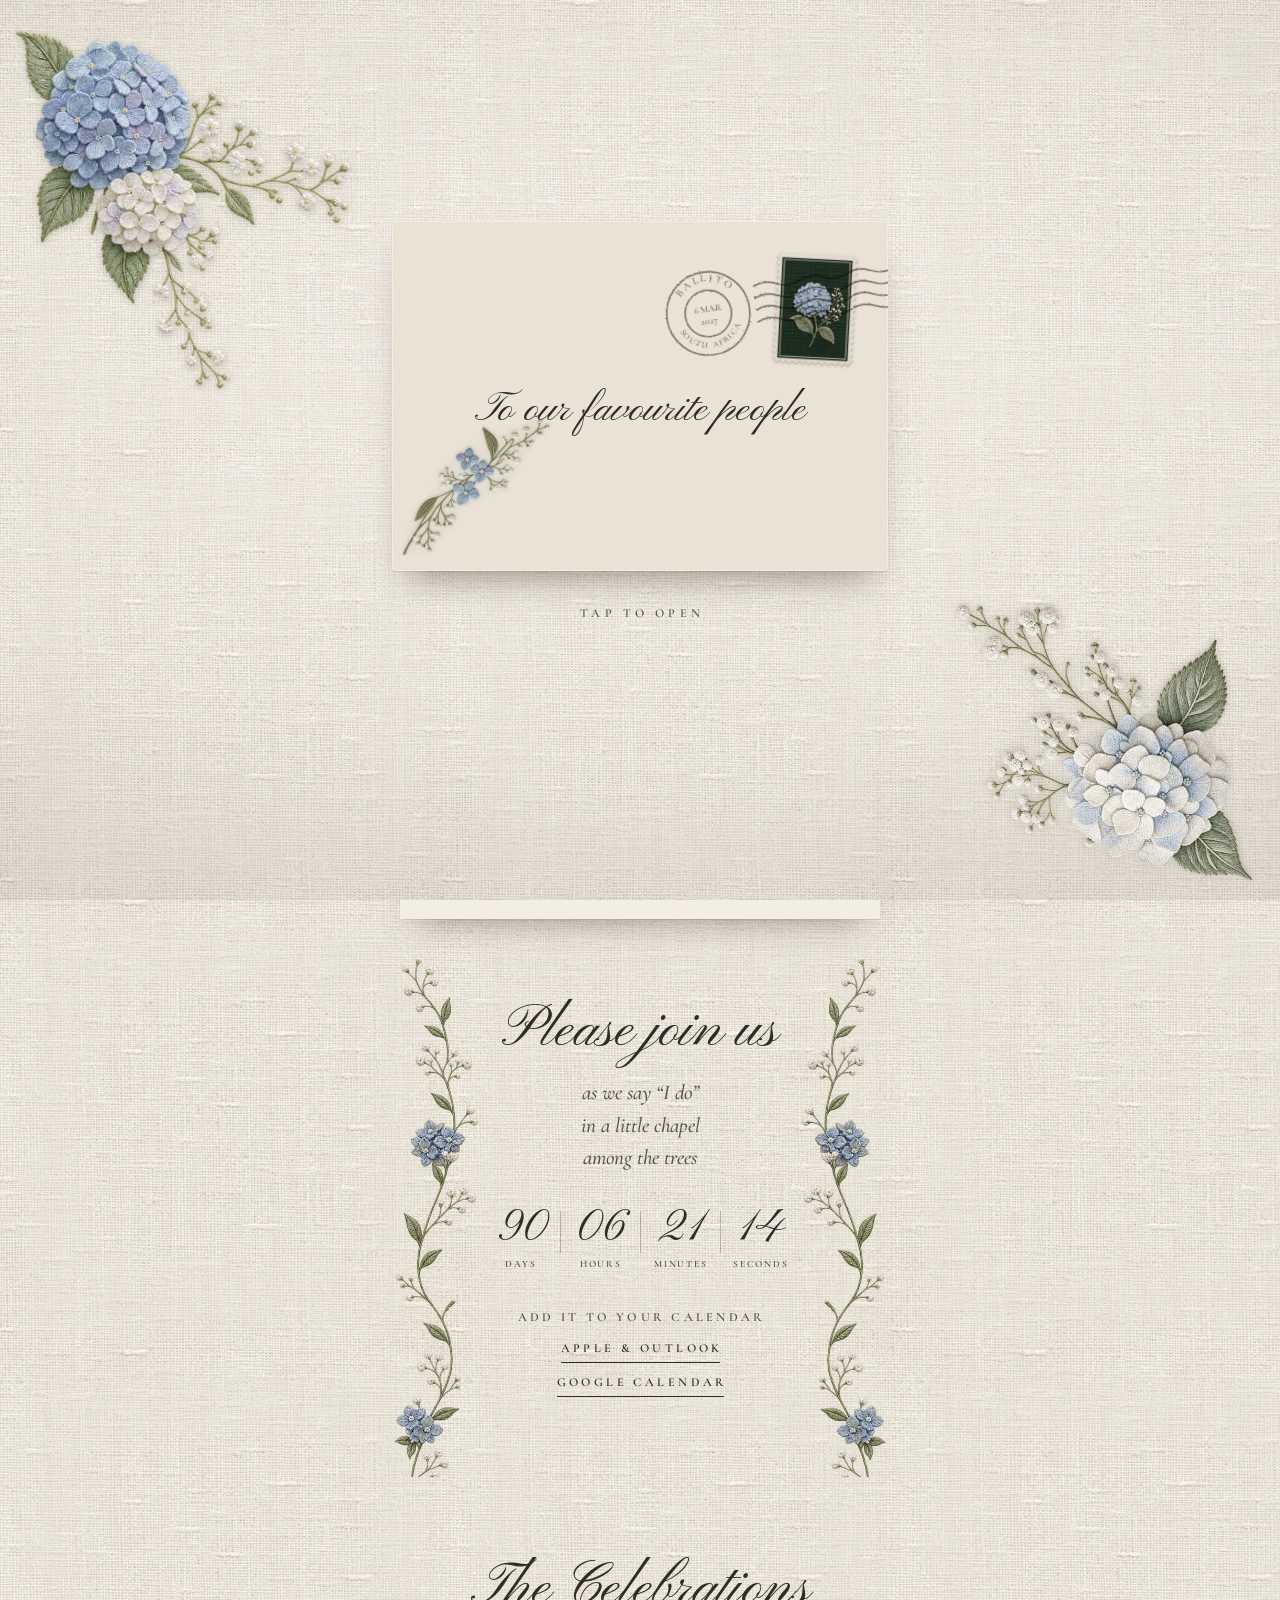
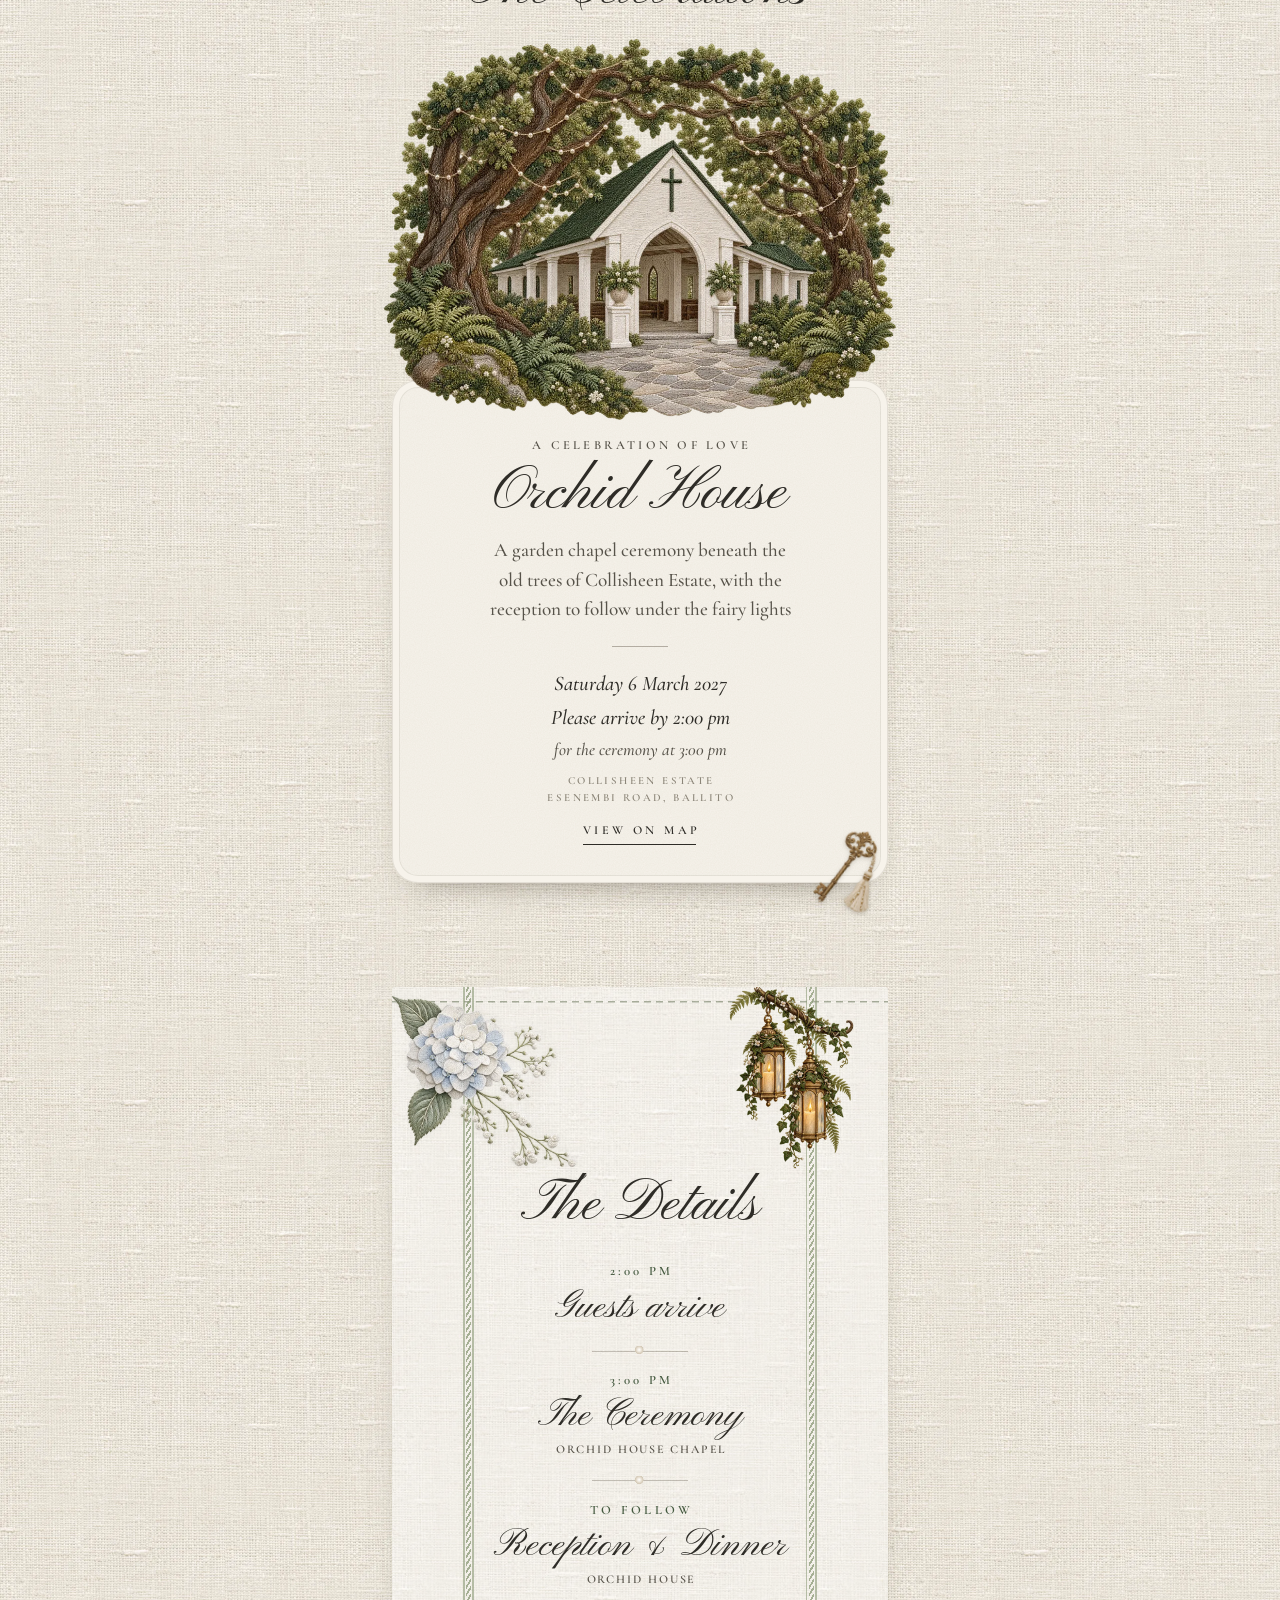
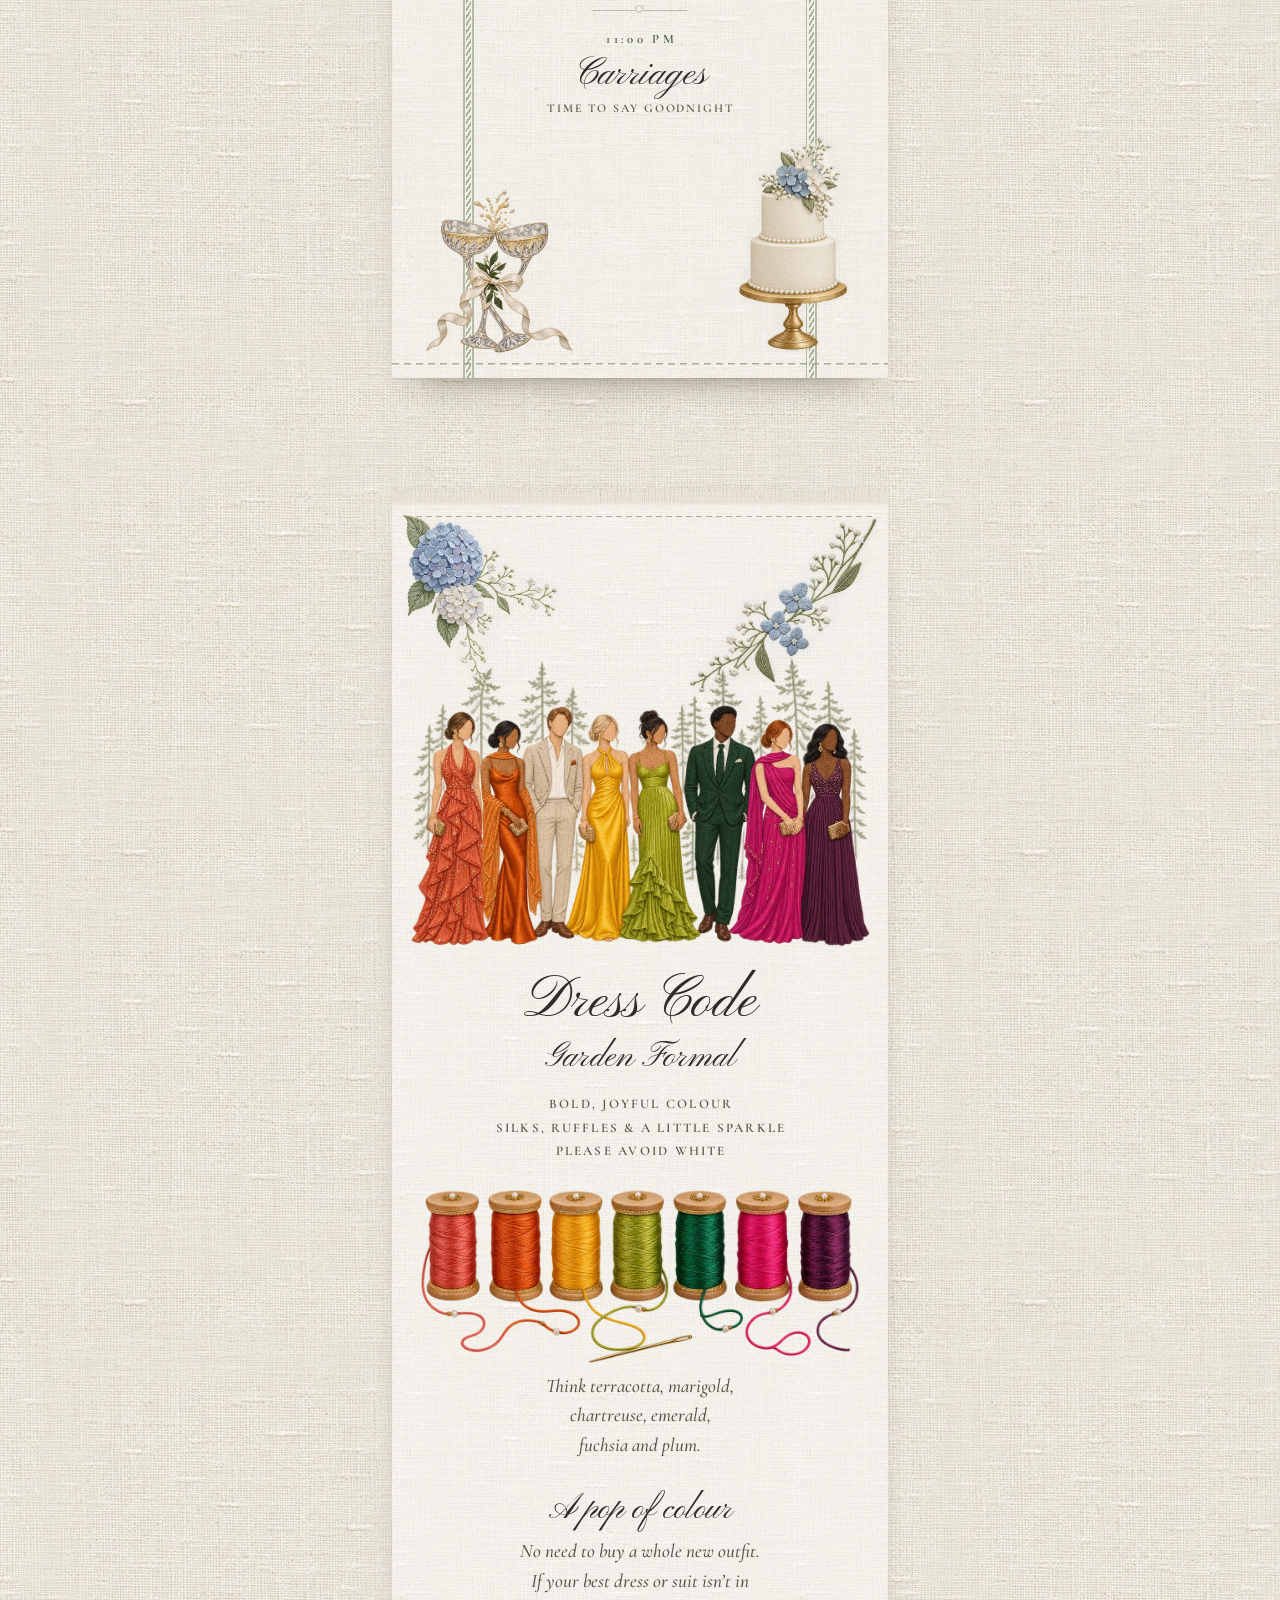
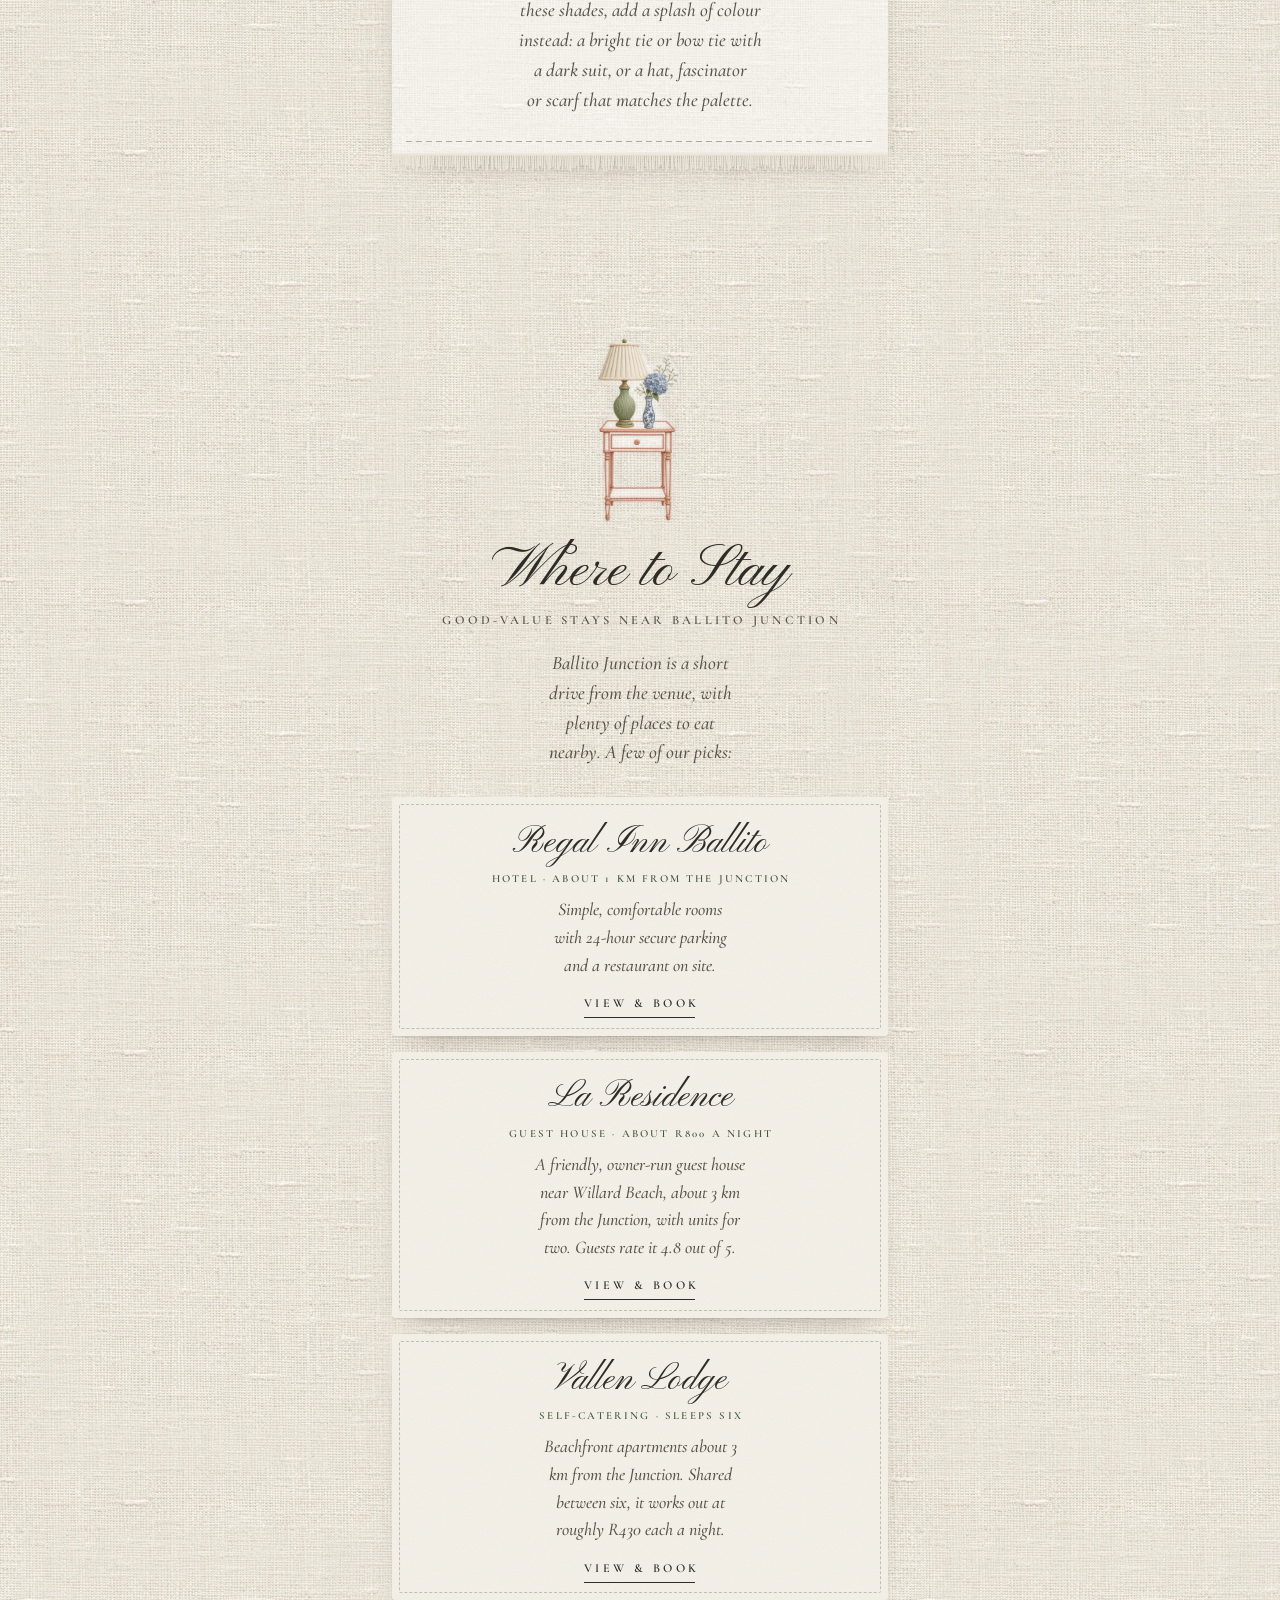
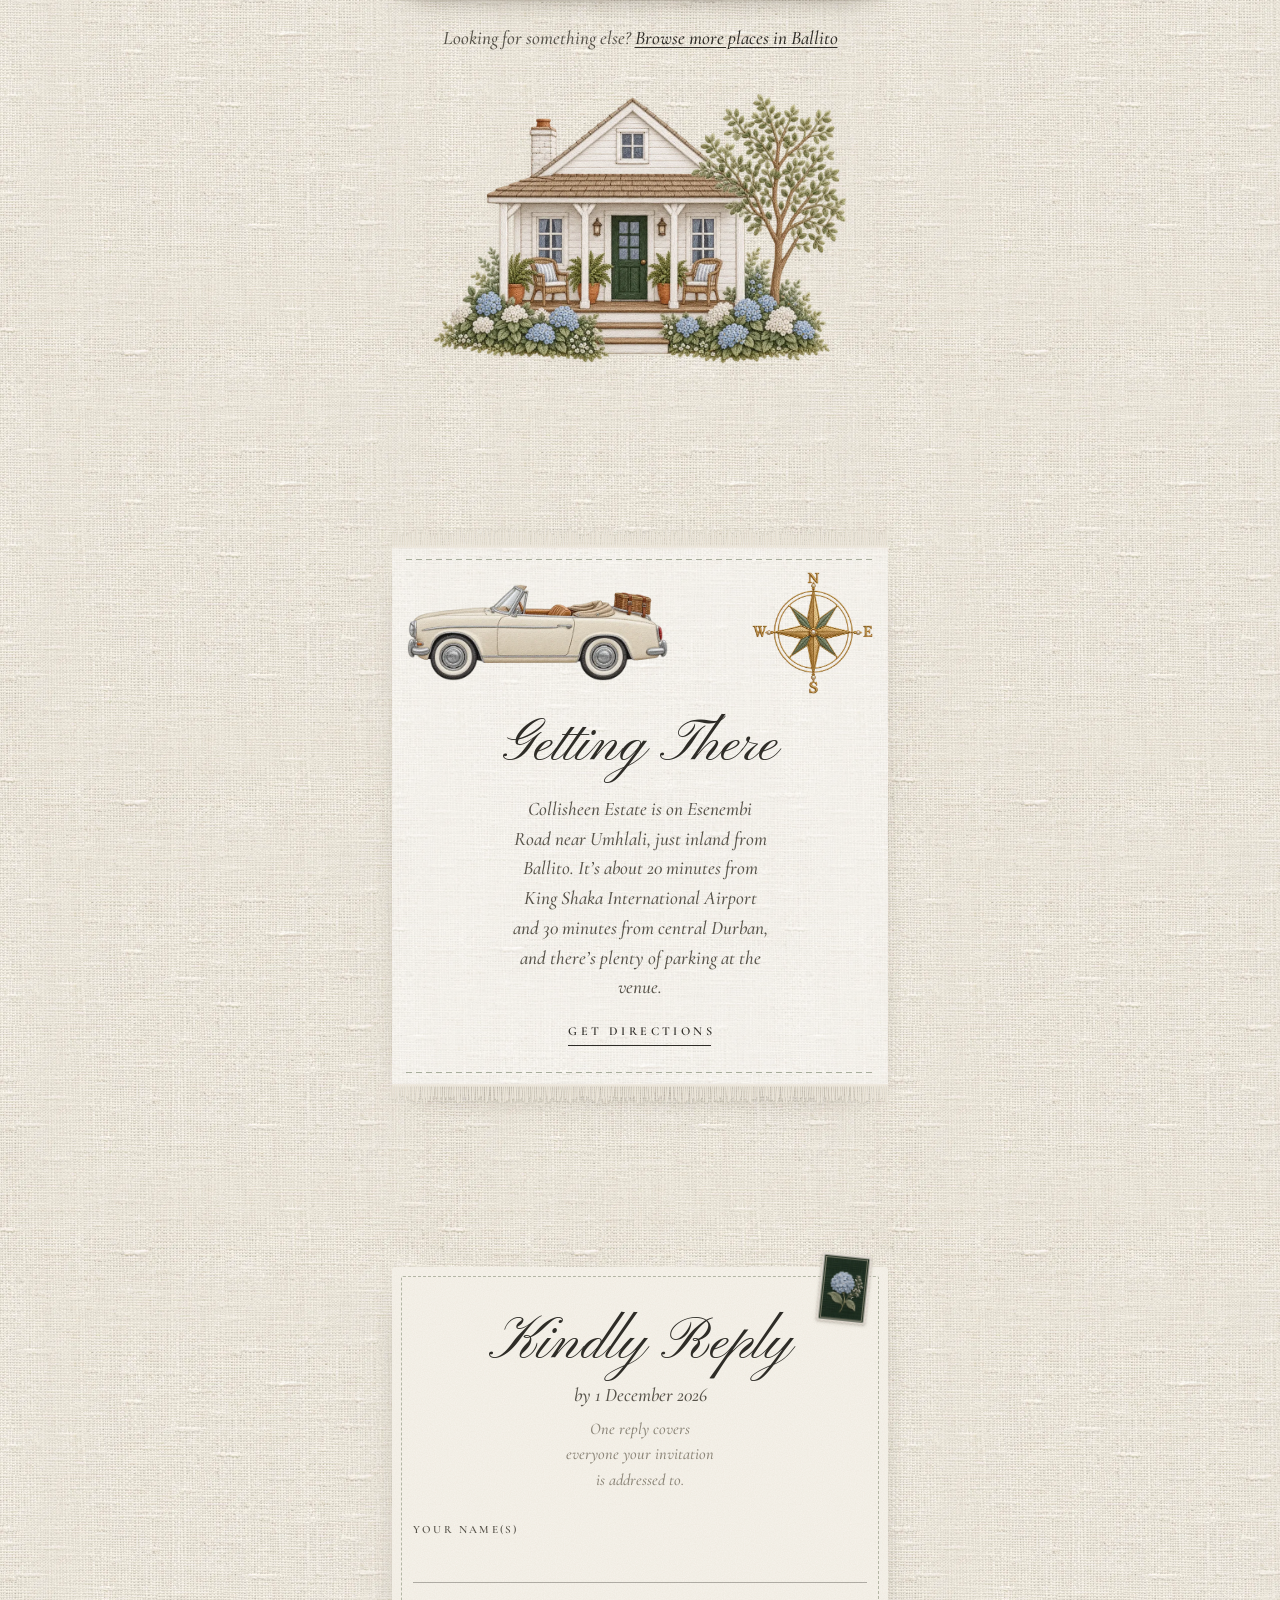
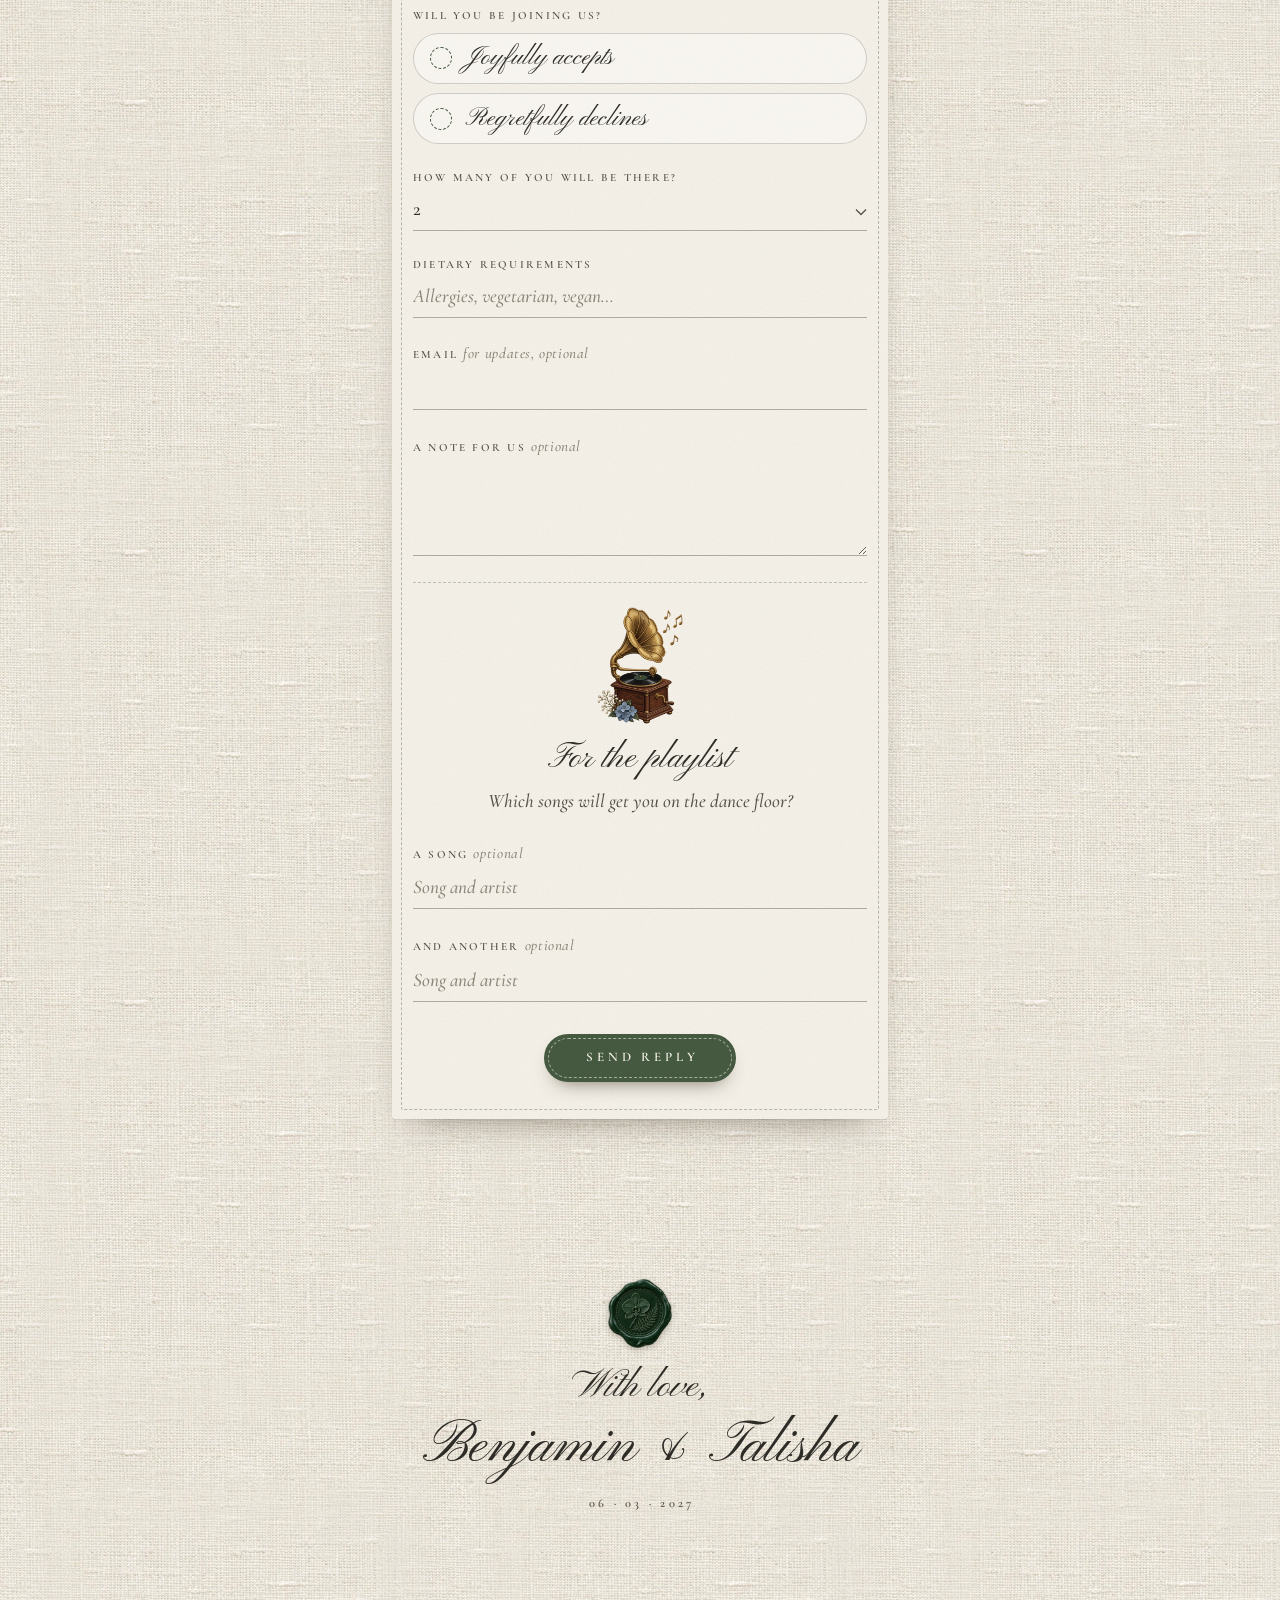
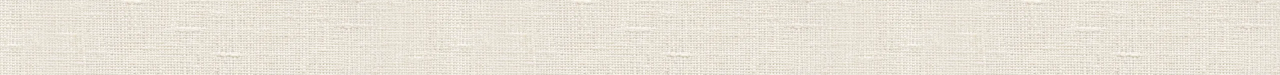
==== commit 928b2044: "Hydrangeas and baby's breath instead of island flowers Every floral piece redrawn with soft dusty-bl" ====
--- a/index.html
+++ b/index.html
@@ -14,7 +14,7 @@
 <meta property="og:url" content="https://benrodrigues05.github.io/rodrigues-wedding/">
 <meta property="og:title" content="Benjamin &amp; Talisha are getting married">
 <meta property="og:description" content="Saturday 6 March 2027 · Collisheen Estate, Ballito. Tap to open your invitation.">
-<meta property="og:image" content="https://benrodrigues05.github.io/rodrigues-wedding/assets/og.jpg?v=3ebeaa2f">
+<meta property="og:image" content="https://benrodrigues05.github.io/rodrigues-wedding/assets/og.jpg?v=dbecaaad">
 <meta property="og:image:width" content="1200">
 <meta property="og:image:height" content="630">
 <meta name="twitter:card" content="summary_large_image">
@@ -25,8 +25,8 @@
 <link rel="preconnect" href="https://fonts.gstatic.com" crossorigin>
 <link rel="stylesheet" href="https://fonts.googleapis.com/css2?family=Pinyon+Script&amp;display=block">
 <link rel="stylesheet" href="https://fonts.googleapis.com/css2?family=Cormorant+Garamond:ital,wght@0,400;0,500;0,600;1,400;1,500&amp;display=swap">
-<link rel="preload" as="image" href="assets/hero-arch.webp?v=c3e23fb2" type="image/webp">
-<link rel="stylesheet" href="styles.css?v=c2107449">
+<link rel="preload" as="image" href="assets/hero-arch.webp?v=a34bda23" type="image/webp">
+<link rel="stylesheet" href="styles.css?v=0fa6d76d">
 <script>
   /* Show the envelope only when JavaScript is running. If script.js?v=94473927 fails to
      load or errors, the invitation is revealed instead of staying sealed. */
@@ -47,8 +47,8 @@
 <!-- ============ THE ENVELOPE (shown first, opened by script.js?v=94473927) ============ -->
 <div class="scene" id="scene">
   <div class="scene-vignette" id="scene-vignette"></div>
-  <img class="scene-sprig scene-sprig--top" src="assets/coastal-corner.webp?v=b234eb41" width="600" height="652" alt="">
-  <img class="scene-sprig scene-sprig--bottom" src="assets/coastal-spray.webp?v=30b27298" width="600" height="821" alt="">
+  <img class="scene-sprig scene-sprig--top" src="assets/floral-corner.webp?v=78e29768" width="600" height="680" alt="">
+  <img class="scene-sprig scene-sprig--bottom" src="assets/floral-spray.webp?v=adca1588" width="600" height="560" alt="">
 
   <div class="envelope" id="envelope" aria-hidden="true">
     <div class="env-back is-hidden" id="env-back">
@@ -78,7 +78,7 @@
     </div>
 
     <div class="env-front" id="env-front">
-      <img class="env-stamp" src="assets/stamp.webp?v=bd9901a7" width="300" height="409" alt="">
+      <img class="env-stamp" src="assets/stamp.webp?v=f6080217" width="300" height="411" alt="">
       <svg class="env-postmark" viewBox="0 0 200 80" focusable="false">
         <defs>
           <path id="pm-top" d="M 13 40 A 27 27 0 0 1 67 40"/>
@@ -106,7 +106,7 @@
         </g>
       </svg>
       <p class="env-to"><span class="env-recipient" id="recipient">To our favourite people</span></p>
-      <img class="env-sprig" src="assets/coastal-sprig.webp?v=27c94e73" width="640" height="514" alt="">
+      <img class="env-sprig" src="assets/floral-sprig.webp?v=2c623f63" width="640" height="600" alt="">
     </div>
   </div>
 
@@ -119,8 +119,8 @@
 <!-- Wide screens only: the same sprigs as on the envelope's table, so the
      page keeps the setting once the letter is open. -->
 <div class="table-decor" id="table-decor" aria-hidden="true">
-  <img class="table-sprig table-sprig--top" src="assets/coastal-corner.webp?v=b234eb41" width="600" height="652" alt="">
-  <img class="table-sprig table-sprig--bottom" src="assets/coastal-spray.webp?v=30b27298" width="600" height="821" alt="">
+  <img class="table-sprig table-sprig--top" src="assets/floral-corner.webp?v=78e29768" width="600" height="680" alt="">
+  <img class="table-sprig table-sprig--bottom" src="assets/floral-spray.webp?v=adca1588" width="600" height="560" alt="">
 </div>
 
 <main class="suite" id="invitation">
@@ -129,7 +129,7 @@
   <header class="hero" id="top">
     <article class="hero-card" id="hero-card" tabindex="-1">
       <p class="eyebrow">The wedding of</p>
-      <img class="hero-arch" src="assets/hero-arch.webp?v=c3e23fb2" width="935" height="1483" alt="Benjamin and Talisha in a black-and-white photograph, framed by an embroidered stone arch of bougainvillea, hibiscus and frangipani">
+      <img class="hero-arch" src="assets/hero-arch.webp?v=a34bda23" width="939" height="1482" alt="Benjamin and Talisha in a black-and-white photograph, framed by an embroidered stone arch with hydrangeas and baby&rsquo;s breath">
       <h1 class="names">Benjamin <span class="amp">&amp;</span> Talisha</h1>
       <p class="hero-date">Saturday · 6 March 2027</p>
       <p class="hero-place">Collisheen Estate · Ballito</p>
@@ -139,8 +139,8 @@
 
   <!-- ============ 2. INVITATION + COUNTDOWN ============ -->
   <section class="families" id="invite" aria-labelledby="invite-title">
-    <img class="garland garland--left" src="assets/coastal-garland.webp?v=33c58f59" width="167" height="1200" alt="" loading="lazy" decoding="async">
-    <img class="garland garland--right" src="assets/coastal-garland.webp?v=33c58f59" width="167" height="1200" alt="" loading="lazy" decoding="async">
+    <img class="garland garland--left" src="assets/floral-garland.webp?v=346e26ac" width="168" height="1200" alt="" loading="lazy" decoding="async">
+    <img class="garland garland--right" src="assets/floral-garland.webp?v=346e26ac" width="168" height="1200" alt="" loading="lazy" decoding="async">
 
     <h2 class="script-title" id="invite-title">Please join us</h2>
     <p class="lede invite-lede">as we say &ldquo;I do&rdquo; in a little chapel among the trees</p>
@@ -184,7 +184,7 @@
   <!-- ============ 4. THE DETAILS: the running order (striped linen) ============ -->
   <section class="details" id="details" aria-labelledby="details-title">
     <div class="details-panel">
-      <img class="motif details-tl" src="assets/coastal-spray.webp?v=30b27298" width="600" height="821" alt="" loading="lazy" decoding="async">
+      <img class="motif details-tl" src="assets/floral-spray.webp?v=adca1588" width="600" height="560" alt="" loading="lazy" decoding="async">
       <img class="motif details-tr" src="assets/lanterns.webp?v=c26fea3b" width="434" height="640" alt="" loading="lazy" decoding="async">
       <h2 class="script-title details-title" id="details-title">The Details</h2>
 
@@ -212,7 +212,7 @@
       </ol>
 
       <img class="motif details-bl" src="assets/champagne.webp?v=5cf81765" width="520" height="579" alt="" loading="lazy" decoding="async">
-      <img class="motif details-br" src="assets/cake.webp?v=a040beea" width="383" height="640" alt="" loading="lazy" decoding="async">
+      <img class="motif details-br" src="assets/cake.webp?v=bcde5944" width="327" height="640" alt="" loading="lazy" decoding="async">
     </div>
   </section>
 
@@ -221,8 +221,8 @@
   <section class="dress" id="dress-code" aria-labelledby="dress-title">
     <div class="napkin">
       <div class="napkin-sprigs">
-        <img class="motif" src="assets/coastal-corner.webp?v=b234eb41" width="600" height="652" alt="" loading="lazy" decoding="async">
-        <img class="motif" src="assets/coastal-sprig.webp?v=27c94e73" width="640" height="514" alt="" loading="lazy" decoding="async">
+        <img class="motif" src="assets/floral-corner.webp?v=78e29768" width="600" height="680" alt="" loading="lazy" decoding="async">
+        <img class="motif" src="assets/floral-sprig.webp?v=2c623f63" width="640" height="600" alt="" loading="lazy" decoding="async">
       </div>
       <img class="motif guests" src="assets/guests.webp?v=6ffe99b5" width="1100" height="697" alt="Embroidered guests in terracotta, orange, marigold, chartreuse, fuchsia and plum gowns, and sand and forest-green suits" loading="lazy" decoding="async">
       <h2 class="script-title" id="dress-title">Dress Code</h2>
@@ -240,7 +240,7 @@
 
   <!-- ============ 6. WHERE TO STAY ============ -->
   <section class="stay" id="stay" aria-labelledby="stay-title">
-    <img class="motif nightstand" src="assets/nightstand.webp?v=cc990385" width="251" height="480" alt="" loading="lazy" decoding="async">
+    <img class="motif nightstand" src="assets/nightstand.webp?v=c483ba5e" width="220" height="480" alt="" loading="lazy" decoding="async">
     <h2 class="script-title" id="stay-title">Where to Stay</h2>
     <p class="caps">Good-value stays near Ballito Junction</p>
     <p class="lede">Ballito Junction is a short drive from the venue, with plenty of places to eat nearby. A few of our picks:</p>
@@ -267,7 +267,7 @@
     </ul>
     <p class="stay-more">Looking for something else? <a href="https://www.lekkeslaap.co.za/accommodation-in/ballito" target="_blank" rel="noopener">Browse more places in Ballito</a></p>
 
-    <img class="motif cottage" src="assets/cottage.webp?v=542e13ec" width="1000" height="662" alt="An embroidered whitewashed guest cottage with a frangipani tree and a palm" loading="lazy" decoding="async">
+    <img class="motif cottage" src="assets/cottage.webp?v=1d957603" width="1000" height="654" alt="An embroidered whitewashed guest cottage with hydrangea bushes" loading="lazy" decoding="async">
   </section>
 
 
@@ -288,7 +288,7 @@
   <!-- ============ 8. RSVP (reply card) ============ -->
   <section class="rsvp" id="rsvp" aria-labelledby="rsvp-title">
     <div class="reply-card">
-      <img class="reply-stamp" src="assets/stamp.webp?v=bd9901a7" width="300" height="409" alt="" loading="lazy" decoding="async">
+      <img class="reply-stamp" src="assets/stamp.webp?v=f6080217" width="300" height="411" alt="" loading="lazy" decoding="async">
       <div class="reply-head" id="rsvp-head">
         <h2 class="script-title" id="rsvp-title">Kindly Reply</h2>
         <p class="reply-by">by 1 December 2026</p>
@@ -343,7 +343,7 @@
         </div>
 
         <div class="if-attending playlist-block">
-          <img class="playlist-gramophone" src="assets/gramophone.webp?v=2d4e3658" width="640" height="900" alt="" loading="lazy" decoding="async">
+          <img class="playlist-gramophone" src="assets/gramophone.webp?v=d0c07217" width="640" height="876" alt="" loading="lazy" decoding="async">
           <p class="script-sub playlist-title">For the playlist</p>
           <p class="playlist-lede">Which songs will get you on the dance floor?</p>
           <div class="field">
--- a/styles.css
+++ b/styles.css
@@ -187,7 +187,7 @@
   position: absolute;
   inset: 5% 4.5% 0;
   border-radius: 2px 2px 0 0;
-  background: url("assets/liner.webp?v=ed8e408a") 50% 0 / 150px 150px;
+  background: url("assets/liner.webp?v=09b85ff6") 50% 0 / 150px 150px;
 }
 .env-wall::after {            /* shadow inside the envelope's mouth */
   content: "";
@@ -221,7 +221,7 @@
 .flap-paper,
 .flap-liner { position: absolute; inset: 0; }
 .flap-paper { clip-path: polygon(0 0, 100% 0, 50% 100%); background: #E7DFD0; }
-.flap-liner { clip-path: polygon(5.5% 0, 94.5% 0, 50% 90%); background: url("assets/liner.webp?v=ed8e408a") 50% 0 / 150px 150px; }
+.flap-liner { clip-path: polygon(5.5% 0, 94.5% 0, 50% 90%); background: url("assets/liner.webp?v=09b85ff6") 50% 0 / 150px 150px; }
 
 .env-seal {
   position: absolute;
